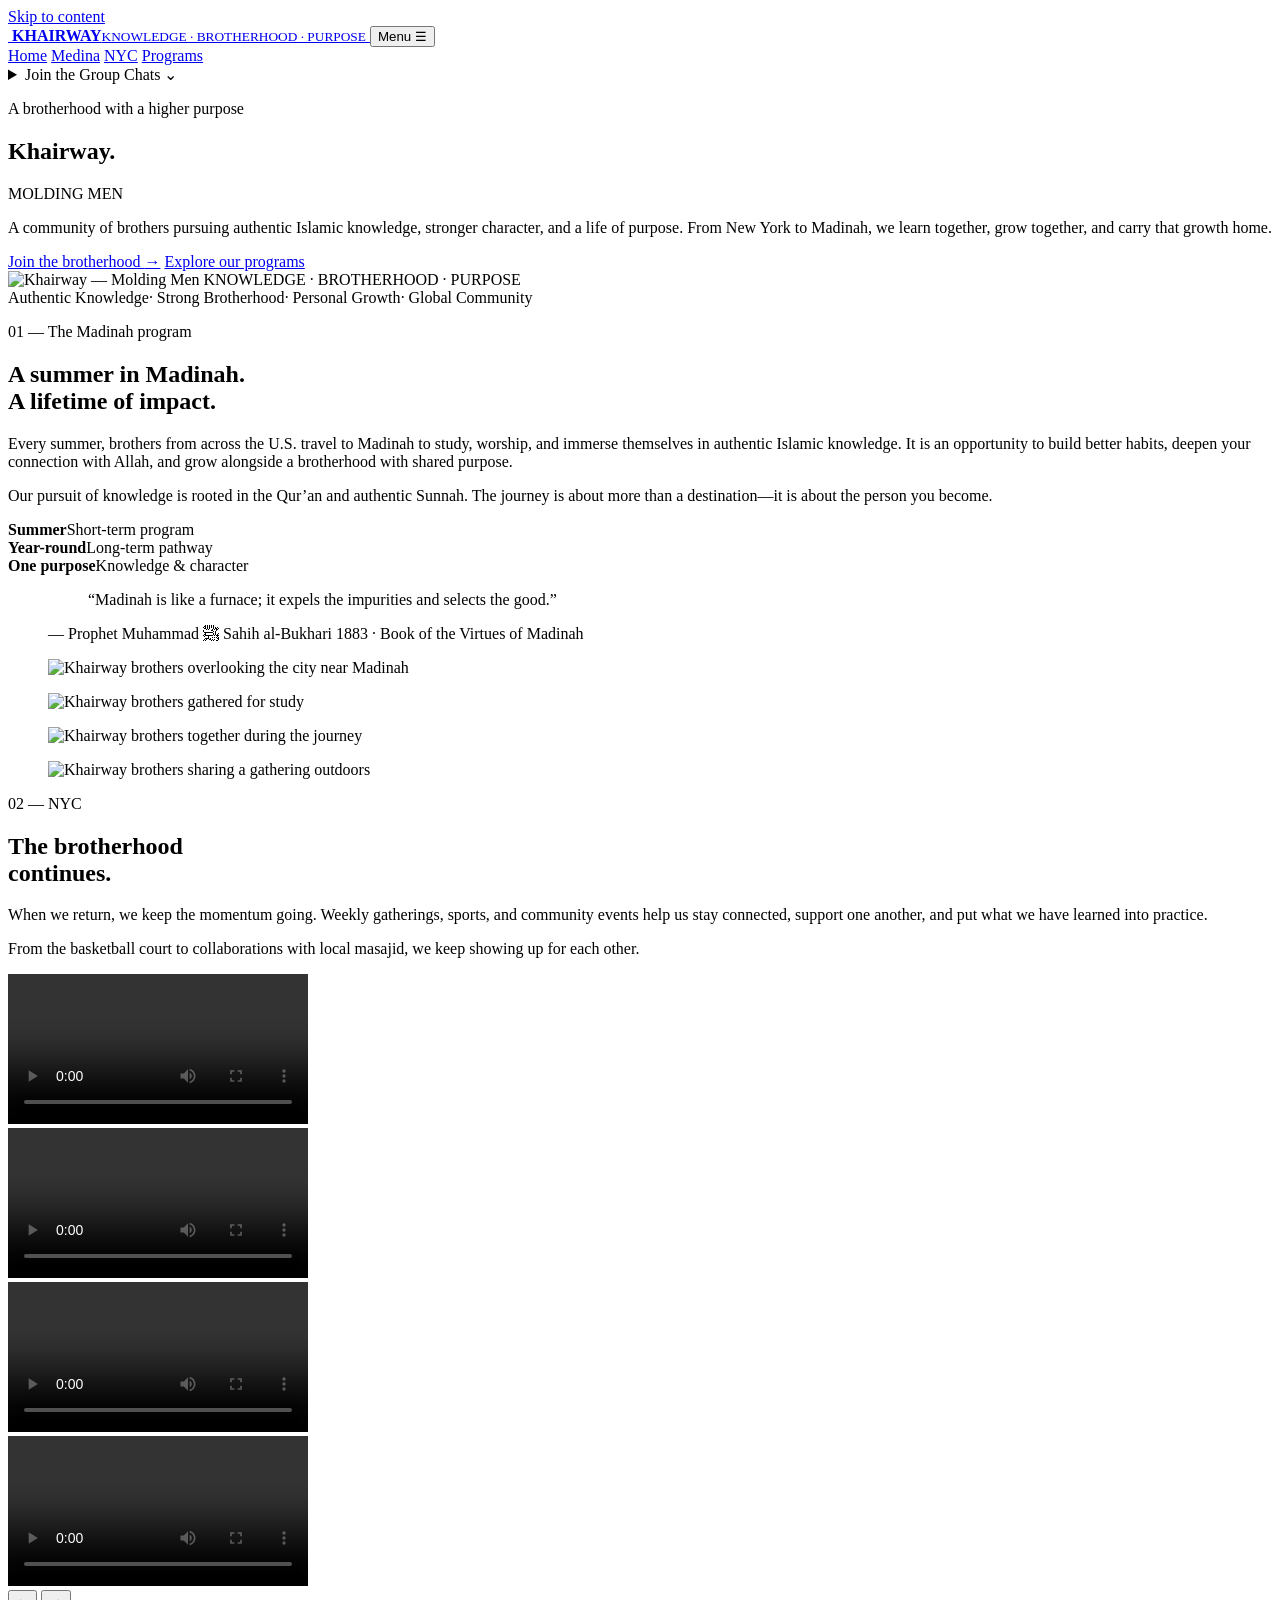
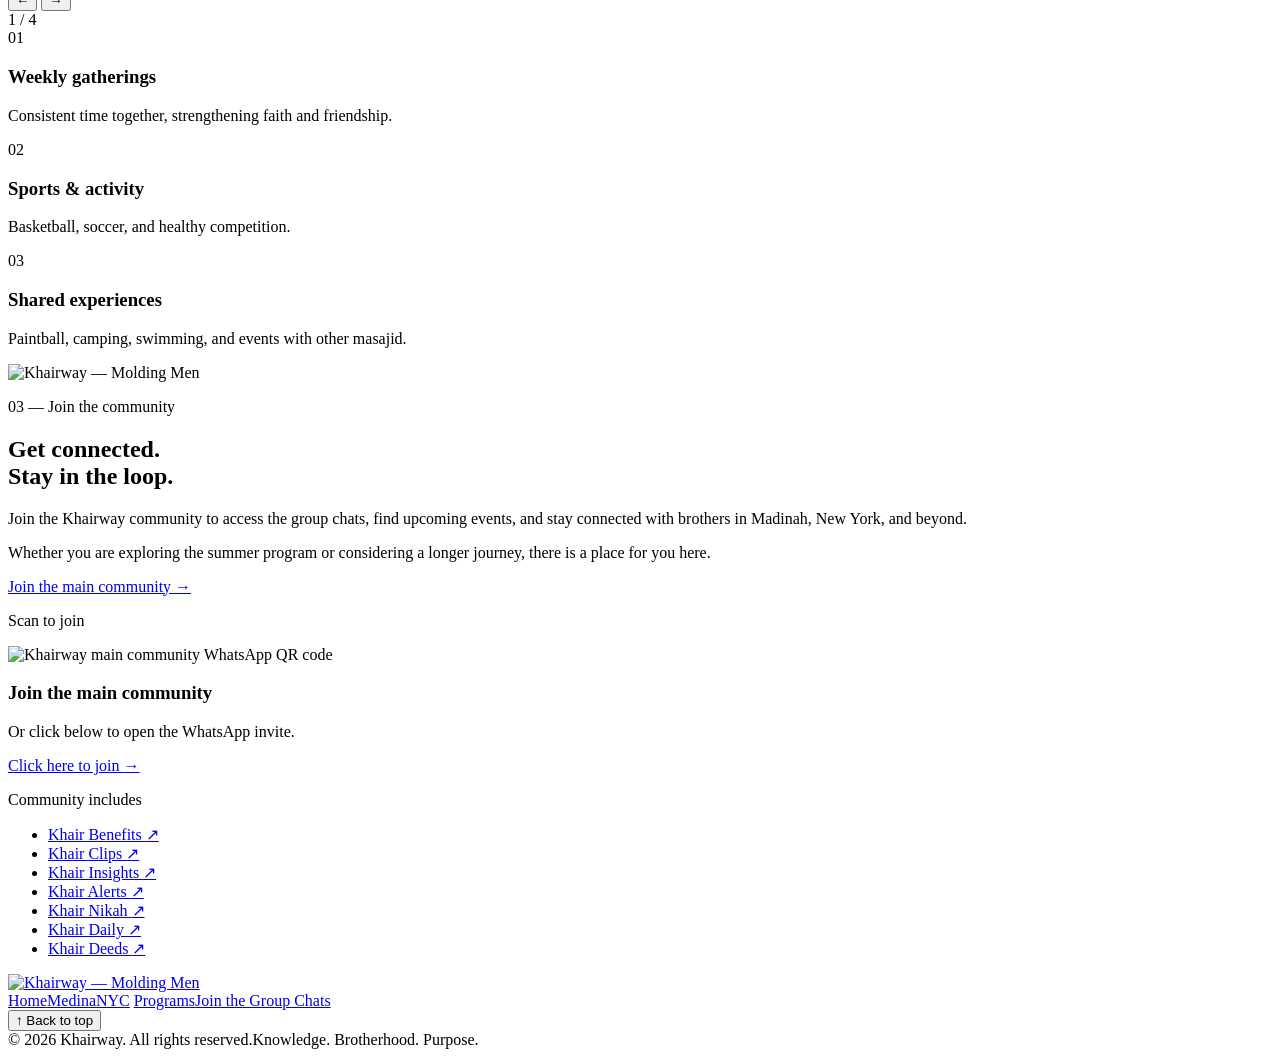
==== index.html @ 3908a85e "Add files via upload" ====
<!doctype html>
<html lang="en">
<head>
  <meta charset="utf-8">
  <meta name="viewport" content="width=device-width, initial-scale=1">
  <meta name="description" content="Khairway is a brotherhood pursuing authentic Islamic knowledge, stronger character, and purposeful growth through study in Madinah and community in New York City.">
  <meta name="theme-color" content="#171a17">
  <meta property="og:title" content="Khairway — Molding Men">
  <meta property="og:description" content="Knowledge. Brotherhood. Purpose. Explore Khairway's Madinah study program and NYC community.">
  <meta property="og:type" content="website">
  <title>Khairway — Molding Men | Knowledge, Brotherhood, Purpose</title>
  <link rel="canonical" href="https://khairway.com/">
  <link rel="stylesheet" href="styles.css">
  <script src="script.js" defer></script>
</head>
<body>
  <a class="skip-link" href="#main">Skip to content</a>
  <header class="site-header">
    <div class="container nav-wrap">
      <a class="brand brand-header" href="#main" aria-label="Khairway home">
        <img class="brand-logo" src="images/khairway-logo-light.png" alt="" aria-hidden="true">
        <span class="brand-copy"><strong>KHAIRWAY</strong><small>KNOWLEDGE · BROTHERHOOD · PURPOSE</small></span>
      </a>
      <button class="menu-toggle" type="button" aria-expanded="false" aria-controls="primary-nav">Menu <span aria-hidden="true">☰</span></button>
      <nav class="primary-nav" id="primary-nav" aria-label="Main navigation">
        <a href="#main">Home</a>
        <a href="#medina">Medina</a>
        <a href="#nyc">NYC</a>
        <a href="#programs">Programs</a>
        <details class="nav-dropdown">
          <summary>Join the Group Chats <span aria-hidden="true">⌄</span></summary>
          <div class="dropdown-panel">
            <a href="https://chat.whatsapp.com/Eo68PZ4l4v1HEXco6u2U0p?mode=wwt" target="_blank" rel="noopener noreferrer">Main Community <span>↗</span></a>
            <a href="https://www.whatsapp.com/channel/0029Vb6tWS2KLaHf7UXaNX1f" target="_blank" rel="noopener noreferrer">Khair Benefits <span>↗</span></a>
            <a href="https://chat.whatsapp.com/DuKVOLJy0NlB9dxHpvWHI6?s=sw&amp;p=i&amp;mlu=0" target="_blank" rel="noopener noreferrer">Khair Clips <span>↗</span></a>
            <a href="https://chat.whatsapp.com/DIcynuwBLIp3FBKQtrekQu?s=sw&amp;p=i&amp;mlu=0" target="_blank" rel="noopener noreferrer">Khair Insights <span>↗</span></a>
            <a href="https://chat.whatsapp.com/FpzMnmWVzdDAzeIJ8G1Ipd?s=qt&amp;p=i&amp;mlu=0&amp;ilr=4" target="_blank" rel="noopener noreferrer">Khair Alerts <span>↗</span></a>
            <a href="https://chat.whatsapp.com/GU599AT453l8Gs1sBvKuLP?s=sw&amp;p=i&amp;mlu=0" target="_blank" rel="noopener noreferrer">Khair Nikah <span>↗</span></a>
            <a href="https://chat.whatsapp.com/FGhLXF9lplVC5lfTucQEdU?s=sw&amp;p=i&amp;mlu=0" target="_blank" rel="noopener noreferrer">Khair Daily <span>↗</span></a>
            <a href="https://chat.whatsapp.com/KeFi4kn7iX44ZJ0N7IwIz2?s=sw&amp;p=i&amp;mlu=0" target="_blank" rel="noopener noreferrer">Khair Deeds <span>↗</span></a>
          </div>
        </details>
      </nav>
    </div>
  </header>

  <main id="main">
    <section class="hero container" aria-labelledby="hero-title">
      <div class="hero-copy">
        <p class="eyebrow">A brotherhood with a higher purpose</p>
        <h1 id="hero-title">Khairway<span class="gold">.</span></h1>
        <p class="tagline">MOLDING MEN</p>
        <p class="hero-description">A community of brothers pursuing authentic Islamic knowledge, stronger character, and a life of purpose. From New York to Madinah, we learn together, grow together, and carry that growth home.</p>
        <div class="button-row">
          <a class="button button-gold" href="#join-qr">Join the brotherhood <span aria-hidden="true">→</span></a>
          <a class="button button-outline" href="#programs">Explore our programs</a>
        </div>
      </div>
      <div class="hero-art" aria-label="Khairway Molding Men logo">
        <img class="hero-logo" src="images/khairway-logo-light.png" alt="Khairway — Molding Men">
        <span class="hero-art-caption">KNOWLEDGE · BROTHERHOOD · PURPOSE</span>
      </div>
    </section>

    <div class="pillars" aria-label="Our values">
      <div class="container pillars-inner">
        <span>Authentic Knowledge</span><i aria-hidden="true">·</i>
        <span>Strong Brotherhood</span><i aria-hidden="true">·</i>
        <span>Personal Growth</span><i aria-hidden="true">·</i>
        <span>Global Community</span>
      </div>
    </div>

    <section class="section container" id="medina" aria-labelledby="medina-title">
      <span class="section-anchor" id="programs" aria-hidden="true"></span>
      <div class="split-layout">
        <div class="section-copy">
          <p class="eyebrow">01 — The Madinah program</p>
          <h2 id="medina-title">A summer in Madinah.<br><span class="gold">A lifetime of impact.</span></h2>
          <p>Every summer, brothers from across the U.S. travel to Madinah to study, worship, and immerse themselves in authentic Islamic knowledge. It is an opportunity to build better habits, deepen your connection with Allah, and grow alongside a brotherhood with shared purpose.</p>
          <p>Our pursuit of knowledge is rooted in the Qur’an and authentic Sunnah. The journey is about more than a destination—it is about the person you become.</p>
          <div class="facts">
            <div class="fact"><strong>Summer</strong><span>Short-term program</span></div>
            <div class="fact"><strong>Year-round</strong><span>Long-term pathway</span></div>
            <div class="fact"><strong>One purpose</strong><span>Knowledge &amp; character</span></div>
          </div>
          <figure class="hadith">
            <blockquote>“Madinah is like a furnace; it expels the impurities and selects the good.”</blockquote>
            <figcaption>— Prophet Muhammad ﷺ <span>Sahih al-Bukhari 1883 · Book of the Virtues of Madinah</span></figcaption>
          </figure>
        </div>
        <div class="media-column">
          <div class="photo-grid medina-gallery">
            <figure class="photo-slot photo-tall has-media"><img src="images/medina-brotherhood-city.jpg" alt="Khairway brothers overlooking the city near Madinah" loading="lazy"></figure>
            <figure class="photo-slot has-media"><img src="images/medina-study-circle.jpg" alt="Khairway brothers gathered for study" loading="lazy"></figure>
            <figure class="photo-slot has-media"><img src="images/medina-umrah-group.jpg" alt="Khairway brothers together during the journey" loading="lazy"></figure>
            <figure class="photo-slot photo-wide has-media"><img src="images/medina-desert-gathering.jpg" alt="Khairway brothers sharing a gathering outdoors" loading="lazy"></figure>
          </div>
        </div>
      </div>
    </section>

    <section class="section section-dark" id="nyc" aria-labelledby="nyc-title">
      <div class="container">
        <div class="split-layout">
          <div class="section-copy">
            <p class="eyebrow">02 — NYC</p>
            <h2 id="nyc-title">The brotherhood<br><span class="gold">continues.</span></h2>
            <p>When we return, we keep the momentum going. Weekly gatherings, sports, and community events help us stay connected, support one another, and put what we have learned into practice.</p>
            <p>From the basketball court to collaborations with local masajid, we keep showing up for each other.</p>
          </div>
          <div class="media-column">
            <div class="video-carousel" data-video-carousel aria-label="NYC community clips">
              <div class="video-viewport">
                <div class="video-track" data-video-track>
                  <div class="video-slide"><video controls playsinline preload="metadata"><source src="videos/nyc-01.mp4" type="video/mp4">Your browser does not support video.</video></div>
                  <div class="video-slide"><video controls playsinline preload="metadata"><source src="videos/nyc-02.mp4" type="video/mp4">Your browser does not support video.</video></div>
                  <div class="video-slide"><video controls playsinline preload="metadata"><source src="videos/nyc-03.mp4" type="video/mp4">Your browser does not support video.</video></div>
                  <div class="video-slide"><video controls playsinline preload="metadata"><source src="videos/nyc-04.mp4" type="video/mp4">Your browser does not support video.</video></div>
                </div>
              </div>
              <button class="carousel-button carousel-prev" type="button" data-video-prev aria-label="Previous NYC video">←</button>
              <button class="carousel-button carousel-next" type="button" data-video-next aria-label="Next NYC video">→</button>
              <div class="carousel-status" aria-live="polite"><span data-video-current>1</span> / <span data-video-total>4</span></div>
            </div>
          </div>
        </div>
        <div class="event-grid">
          <article class="event-card"><span class="event-number">01</span><h3>Weekly gatherings</h3><p>Consistent time together, strengthening faith and friendship.</p></article>
          <article class="event-card"><span class="event-number">02</span><h3>Sports &amp; activity</h3><p>Basketball, soccer, and healthy competition.</p></article>
          <article class="event-card"><span class="event-number">03</span><h3>Shared experiences</h3><p>Paintball, camping, swimming, and events with other masajid.</p></article>
        </div>
      </div>
    </section>

    <section class="community-section" id="join" aria-labelledby="join-title">
      <div class="container join-layout">
        <div>
          <img class="community-logo" src="images/khairway-logo-dark.png" alt="Khairway — Molding Men">
          <p class="eyebrow">03 — Join the community</p>
          <h2 id="join-title">Get connected.<br><span class="gold">Stay in the loop.</span></h2>
          <p>Join the Khairway community to access the group chats, find upcoming events, and stay connected with brothers in Madinah, New York, and beyond.</p>
          <p>Whether you are exploring the summer program or considering a longer journey, there is a place for you here.</p>
          <a class="button button-gold" href="https://chat.whatsapp.com/Eo68PZ4l4v1HEXco6u2U0p?mode=wwt" target="_blank" rel="noopener noreferrer">Join the main community <span aria-hidden="true">→</span></a>
        </div>
        <div class="join-side">
          <div class="qr-card" id="join-qr">
            <p class="eyebrow">Scan to join</p>
            <img class="qr-image" src="images/khairway-qr.png" alt="Khairway main community WhatsApp QR code">
            <h3>Join the main community</h3>
            <p>Or click below to open the WhatsApp invite.</p>
            <a class="button button-gold" href="https://chat.whatsapp.com/Eo68PZ4l4v1HEXco6u2U0p?mode=wwt" target="_blank" rel="noopener noreferrer">Click here to join <span aria-hidden="true">→</span></a>
          </div>
          <div class="group-list">
            <p class="eyebrow">Community includes</p>
            <ul>
              <li><a href="https://www.whatsapp.com/channel/0029Vb6tWS2KLaHf7UXaNX1f" target="_blank" rel="noopener noreferrer">Khair Benefits <span>↗</span></a></li>
              <li><a href="https://chat.whatsapp.com/DuKVOLJy0NlB9dxHpvWHI6?s=sw&amp;p=i&amp;mlu=0" target="_blank" rel="noopener noreferrer">Khair Clips <span>↗</span></a></li>
              <li><a href="https://chat.whatsapp.com/DIcynuwBLIp3FBKQtrekQu?s=sw&amp;p=i&amp;mlu=0" target="_blank" rel="noopener noreferrer">Khair Insights <span>↗</span></a></li>
              <li><a href="https://chat.whatsapp.com/FpzMnmWVzdDAzeIJ8G1Ipd?s=qt&amp;p=i&amp;mlu=0&amp;ilr=4" target="_blank" rel="noopener noreferrer">Khair Alerts <span>↗</span></a></li>
              <li><a href="https://chat.whatsapp.com/GU599AT453l8Gs1sBvKuLP?s=sw&amp;p=i&amp;mlu=0" target="_blank" rel="noopener noreferrer">Khair Nikah <span>↗</span></a></li>
              <li><a href="https://chat.whatsapp.com/FGhLXF9lplVC5lfTucQEdU?s=sw&amp;p=i&amp;mlu=0" target="_blank" rel="noopener noreferrer">Khair Daily <span>↗</span></a></li>
              <li><a href="https://chat.whatsapp.com/KeFi4kn7iX44ZJ0N7IwIz2?s=sw&amp;p=i&amp;mlu=0" target="_blank" rel="noopener noreferrer">Khair Deeds <span>↗</span></a></li>
            </ul>
          </div>
        </div>
      </div>
    </section>
  </main>

  <footer class="site-footer">
    <div class="container footer-top">
      <a class="brand brand-footer" href="#main" aria-label="Khairway home">
        <img class="footer-logo" src="images/khairway-logo-light.png" alt="Khairway — Molding Men">
      </a>
      <nav class="footer-nav" aria-label="Footer navigation">
        <a href="#main">Home</a><a href="#medina">Medina</a><a href="#nyc">NYC</a>
        <a href="#programs">Programs</a><a href="#join">Join the Group Chats</a>
      </nav>
      <button class="back-to-top" type="button" data-back-to-top>↑ Back to top</button>
    </div>
    <div class="container footer-bottom"><span>© <span data-year>2026</span> Khairway. All rights reserved.</span><span>Knowledge. Brotherhood. Purpose.</span></div>
  </footer>
</body>
</html>
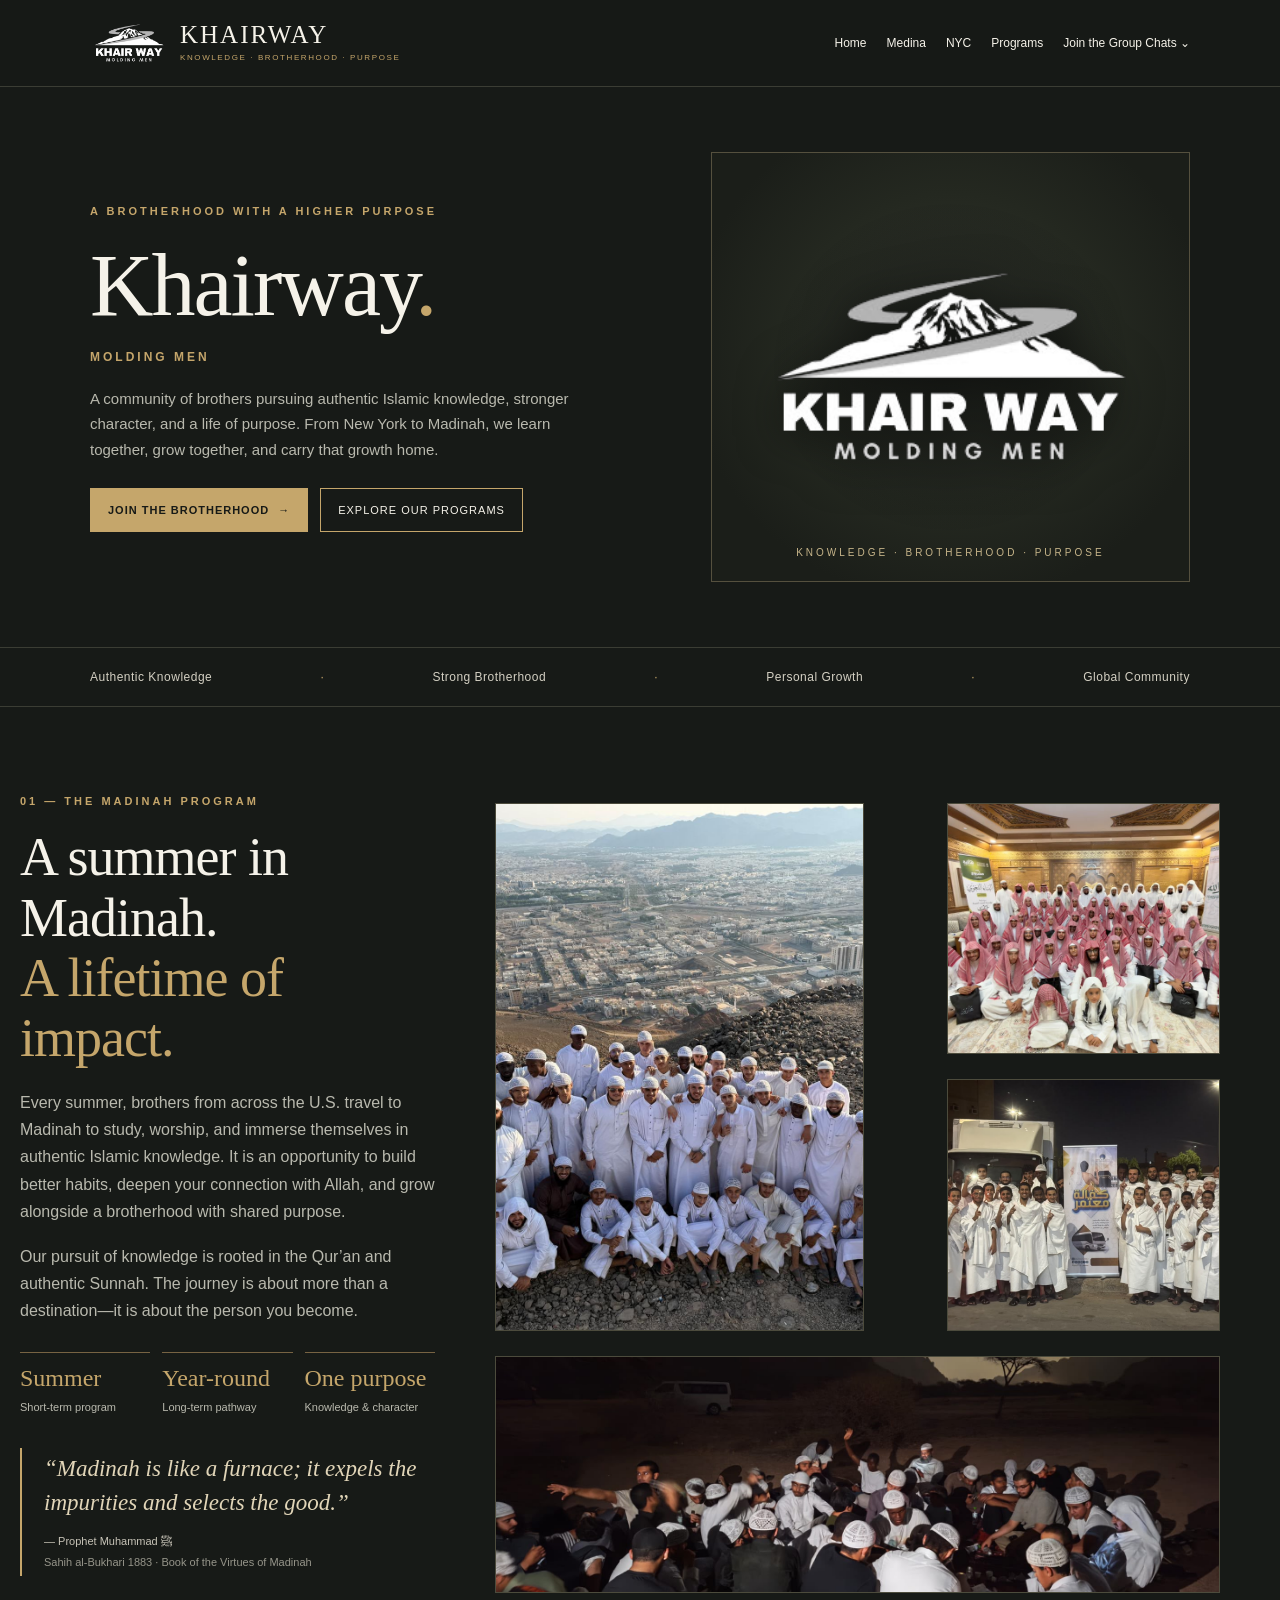
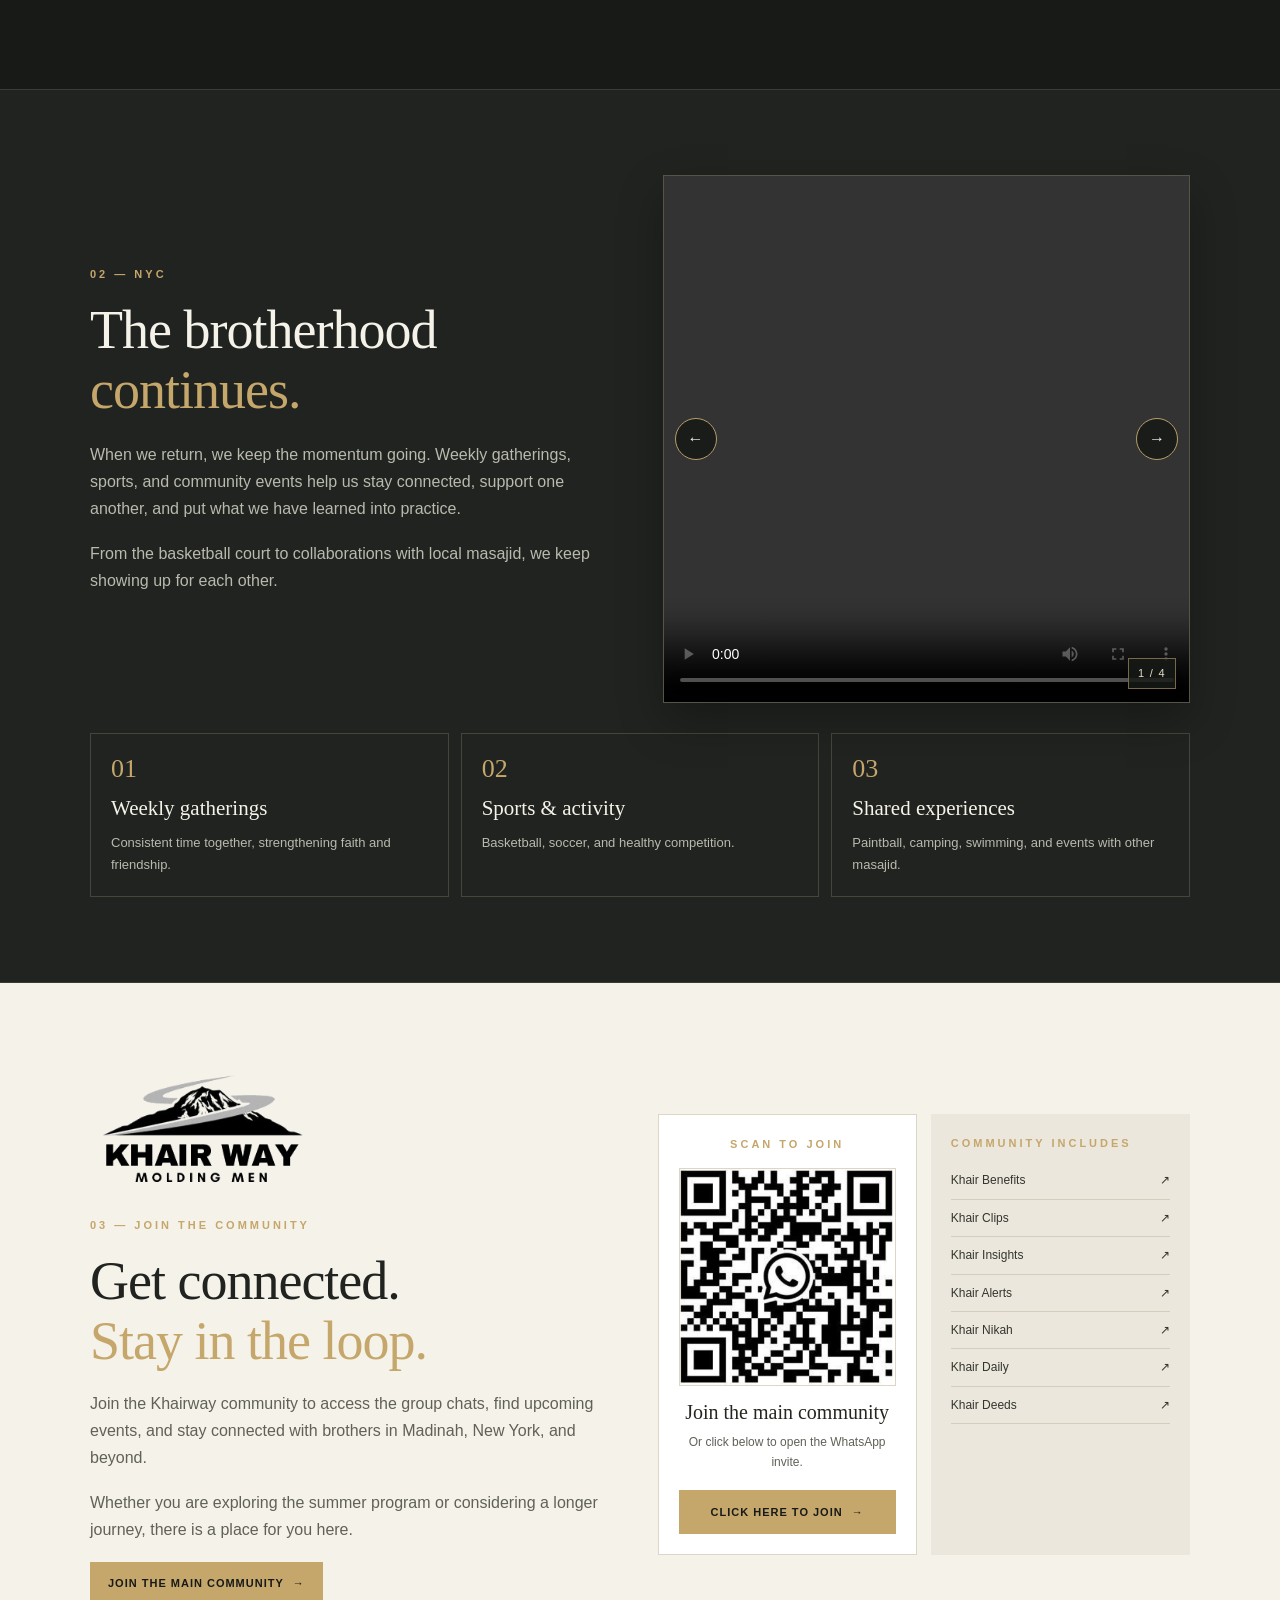
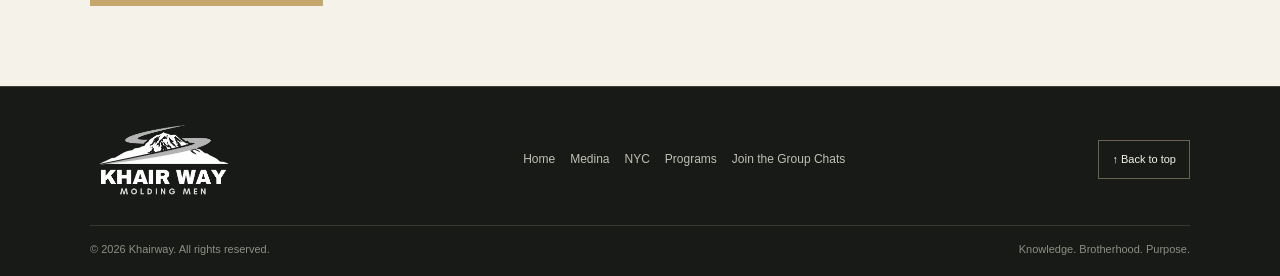
==== commit 33eca930: "update: image path, script + css location for main index page the paths in each of the pages were up" ====
--- a/index.html
+++ b/index.html
@@ -10,8 +10,8 @@
   <meta property="og:type" content="website">
   <title>Khairway — Molding Men | Knowledge, Brotherhood, Purpose</title>
   <link rel="canonical" href="https://khairway.com/">
-  <link rel="stylesheet" href="styles.css">
-  <script src="script.js" defer></script>
+  <link rel="stylesheet" href="/assets/css/styles.css">
+  <script src="/assets/js/script.js" defer></script>
 </head>
 <body>
   <a class="skip-link" href="#main">Skip to content</a>
--- a/assets/css/styles.css
+++ b/assets/css/styles.css
@@ -0,0 +1,346 @@
+/* Khairway — shared site styles */
+:root {
+  color-scheme: dark;
+  --bg: #171a17;
+  --panel: #222720;
+  --panel-2: #292d25;
+  --gold: #c5a66b;
+  --gold-light: #e1c78f;
+  --cream: #f5f2e9;
+  --muted: #b9b9ae;
+  --line: #414238;
+  --serif: Georgia, "Times New Roman", serif;
+  --sans: Arial, Helvetica, sans-serif;
+}
+* { box-sizing: border-box; }
+html { scroll-behavior: smooth; scroll-padding-top: 90px; }
+body { margin: 0; background: var(--bg); color: var(--cream); font-family: var(--sans); line-height: 1.7; }
+a { color: inherit; text-decoration: none; }
+a:hover { color: var(--gold-light); }
+button, input { font: inherit; }
+img, video { max-width: 100%; }
+.container { width: min(1100px, calc(100% - 40px)); margin-inline: auto; }
+.skip-link { position: absolute; left: 12px; top: -60px; z-index: 100; background: var(--gold); color: var(--bg); padding: 8px 12px; }
+.skip-link:focus { top: 12px; }
+:focus-visible { outline: 2px solid var(--gold-light); outline-offset: 4px; }
+.gold { color: var(--gold); }
+h1, h2, h3 { margin: 0; font-family: var(--serif); font-weight: 400; line-height: 1.12; }
+h1 { font-size: clamp(48px, 8vw, 88px); letter-spacing: -2px; }
+h2 { font-size: clamp(34px, 5vw, 54px); letter-spacing: -1px; }
+h3 { font-size: 24px; }
+p { color: var(--muted); margin: 18px 0; }
+.eyebrow { color: var(--gold); font-size: 11px; font-weight: 700; letter-spacing: 3px; text-transform: uppercase; margin: 0 0 16px; }
+.button-row { display: flex; flex-wrap: wrap; gap: 12px; margin-top: 26px; }
+.button { display: inline-flex; align-items: center; justify-content: center; gap: 9px; min-height: 44px; border: 1px solid var(--gold); padding: 11px 17px; font-size: 11px; letter-spacing: 1px; text-transform: uppercase; transition: background .2s, color .2s; }
+.button-gold { background: var(--gold); color: var(--bg); font-weight: 700; }
+.button-gold:hover { background: var(--gold-light); color: var(--bg); }
+.button-outline { background: transparent; color: var(--cream); }
+.button-outline:hover { background: var(--gold); color: var(--bg); }
+.site-header { position: sticky; top: 0; z-index: 20; background: rgba(23, 26, 23, .97); border-bottom: 1px solid #3b3d34; backdrop-filter: blur(10px); }
+.nav-wrap { min-height: 75px; display: flex; align-items: center; justify-content: space-between; gap: 18px; }
+.brand { display: inline-block; flex-shrink: 0; font: 25px/1.1 var(--serif); letter-spacing: 2px; }
+.brand span { display: block; margin-top: 7px; color: var(--gold); font: 9px/1.3 var(--sans); letter-spacing: 2px; }
+.primary-nav { display: flex; align-items: center; gap: 20px; font-size: 12px; }
+.primary-nav > a, .nav-dropdown > summary { padding-block: 10px; }
+.nav-dropdown { position: relative; }
+.nav-dropdown summary { cursor: pointer; list-style: none; }
+.nav-dropdown summary::-webkit-details-marker { display: none; }
+.dropdown-panel { position: absolute; top: calc(100% + 7px); right: 0; width: 235px; padding: 8px; background: #242720; border: 1px solid #55503e; box-shadow: 0 12px 28px #0005; }
+.dropdown-panel a { display: flex; justify-content: space-between; gap: 10px; padding: 9px 11px; border-bottom: 1px solid #3b3d34; font-size: 13px; }
+.dropdown-panel a:last-child { border-bottom: 0; }
+.dropdown-panel a:hover { background: #30332b; color: var(--gold-light); }
+.menu-toggle { display: none; border: 1px solid #666; background: transparent; color: var(--cream); padding: 7px 11px; }
+.hero { min-height: 520px; display: grid; grid-template-columns: 1.1fr .9fr; align-items: center; gap: 35px; padding-block: 65px; }
+.hero-description { max-width: 520px; font-size: 15px; }
+.tagline { color: var(--gold); font-size: 12px; font-weight: 700; letter-spacing: 3px; margin: 12px 0; }
+.hero-art { min-height: 380px; position: relative; display: grid; place-items: center; overflow: hidden; border: 1px solid #55503e; background: radial-gradient(ellipse at 50% 45%, #34372d, #1b1e19 70%); }
+.hero-art::before, .hero-art::after { content: ""; position: absolute; width: 300px; height: 300px; border: 1px solid #a58a55; border-radius: 50%; opacity: .45; }
+.hero-art::after { width: 220px; height: 220px; }
+.hero-monogram { z-index: 1; color: var(--gold); font: 130px var(--serif); }
+.hero-art-caption { position: absolute; bottom: 20px; color: #c7b58a; font-size: 10px; letter-spacing: 3px; text-align: center; }
+.pillars { border-block: 1px solid #3b3d34; padding: 19px 0; }
+.pillars-inner { display: flex; justify-content: space-between; align-items: center; gap: 12px; color: #d4d0c3; font-size: 12px; letter-spacing: .5px; }
+.pillars i { color: var(--gold); font-style: normal; }
+.section { padding-block: 85px; }
+.split-layout { display: grid; grid-template-columns: 1fr 1fr; align-items: center; gap: 45px; }
+.section-copy h2 { margin: 0 0 20px; }
+.section-copy > p:not(.eyebrow) { max-width: 590px; }
+.facts { display: grid; grid-template-columns: repeat(3, 1fr); gap: 12px; margin: 28px 0; }
+.fact { border-top: 1px solid #776343; padding-top: 12px; }
+.fact strong { display: block; color: var(--gold); font: 24px var(--serif); }
+.fact span { color: var(--muted); font-size: 11px; }
+.hadith { margin: 28px 0; padding: 4px 0 4px 22px; border-left: 2px solid var(--gold); }
+.hadith blockquote { margin: 0; color: #e1d5b8; font: italic 23px/1.5 var(--serif); }
+.hadith figcaption { margin-top: 11px; color: #c7c3b7; font-size: 11px; }
+.hadith figcaption span { display: block; color: #96958a; margin-top: 3px; }
+.long-card { display: flex; align-items: center; justify-content: space-between; gap: 18px; margin-top: 25px; padding: 20px; border: 1px solid #5a503c; background: #20231d; }
+.long-card .eyebrow { margin-bottom: 8px; }
+.long-card h3 { font-size: 23px; }
+.long-card p { margin: 7px 0 0; font-size: 13px; }
+.media-column { min-width: 0; }
+.photo-grid { display: grid; grid-template-columns: 1fr 1fr; gap: 10px; }
+.photo-slot { position: relative; display: grid; place-items: center; min-height: 175px; overflow: hidden; border: 1px solid #4c4b3c; background: #292c25; padding: 14px; text-align: center; color: #c0b18c; font-size: 11px; letter-spacing: 1px; }
+.photo-slot.photo-tall { grid-row: span 2; min-height: 360px; }
+.photo-slot img, .photo-slot video { position: absolute; inset: 0; width: 100%; height: 100%; object-fit: cover; }
+.photo-slot span { position: relative; z-index: 1; padding: 7px 10px; background: #171a17c9; }
+.photo-slot span small { color: #aaa99f; font-size: 10px; }
+.photo-slot.has-media span { display: none; }
+.upload-control { display: inline-block; margin-top: 12px; color: var(--gold); font-size: 12px; text-decoration: underline; cursor: pointer; }
+.upload-control input { display: block; width: 100%; max-width: 100%; margin-top: 8px; color: var(--muted); font-size: 12px; }
+.small-note { color: #8e8e82; font-size: 11px; }
+code { color: #e0d2ae; }
+.section-dark { background: #20231f; border-block: 1px solid #3b3d34; }
+.event-grid { display: grid; grid-template-columns: repeat(3, 1fr); gap: 12px; margin-top: 30px; }
+.event-card { min-height: 150px; padding: 20px; border: 1px solid #44463b; }
+.event-number { color: var(--gold); font: 26px var(--serif); }
+.event-card h3 { margin: 12px 0; font-size: 21px; }
+.event-card p { margin: 0; font-size: 13px; }
+.community-section { padding-block: 80px; background: var(--cream); color: #20231f; }
+.community-section h2 { color: #20231f; }
+.community-section p:not(.eyebrow) { color: #606157; }
+.join-layout { display: grid; grid-template-columns: 1fr 1fr; align-items: center; gap: 35px; }
+.join-side { display: grid; grid-template-columns: minmax(0, 1fr) minmax(0, 1fr); gap: 14px; align-items: stretch; }
+.qr-card { padding: 20px; border: 1px solid #ded6c5; background: #fff; color: #242720; text-align: center; }
+.qr-card .eyebrow { margin-bottom: 5px; }
+.qr-card h3 { font-size: 20px; }
+.qr-card p:not(.eyebrow) { margin: 8px 0; font-size: 12px; }
+.qr-card .button { margin-top: 10px; width: 100%; }
+.qr-image { display: block; width: min(100%, 240px); height: auto; margin: 15px auto; border: 1px solid #ded6c5; background: #fff; }
+.group-list { padding: 20px; background: #ebe7dc; }
+.group-list .eyebrow { margin-bottom: 10px; }
+.group-list ul { list-style: none; margin: 0; padding: 0; }
+.group-list li { border-bottom: 1px solid #d4cebf; }
+.group-list li a { display: flex; justify-content: space-between; padding: 8px 0; color: #33362e; font-size: 12px; }
+.group-list li a:hover { color: #8d6b2e; }
+.text-link { display: inline-block; margin-top: 15px; color: #5b4a2d; font-size: 12px; text-decoration: underline; }
+.long-section { background: linear-gradient(120deg, #20231e, #171a17); }
+.long-preview { display: grid; grid-template-columns: 1fr 1fr; gap: 40px; align-items: center; }
+.hadith-large { margin: 0; }
+.hadith-large blockquote { font-size: 22px; }
+.hadith-large hr { border: 0; border-top: 1px solid #49483c; margin: 25px 0; }
+.site-footer { border-top: 1px solid #414238; padding: 30px 0 18px; }
+.footer-top { display: flex; align-items: center; justify-content: space-between; gap: 20px; flex-wrap: wrap; }
+.footer-nav { display: flex; flex-wrap: wrap; gap: 15px; color: #c1bfb3; font-size: 12px; }
+.back-to-top { padding: 9px 13px; border: 1px solid #68634f; background: transparent; color: var(--cream); font-size: 11px; }
+.footer-bottom { display: flex; justify-content: space-between; gap: 15px; margin-top: 22px; padding-top: 14px; border-top: 1px solid #383a32; color: #8e8e82; font-size: 11px; }
+.long-hero { display: grid; grid-template-columns: 1.1fr .9fr; align-items: center; gap: 35px; padding-block: 70px; }
+.long-hero-copy > p:not(.eyebrow):not(.tagline) { max-width: 550px; }
+.long-hero-art { min-height: 340px; }
+.section-heading { max-width: 650px; margin-bottom: 35px; }
+.hadith-list { display: grid; grid-template-columns: repeat(3, 1fr); gap: 24px; }
+.hadith-list .hadith { margin: 0; }
+.hadith-list blockquote { font-size: 20px; }
+.long-photo-placeholder { display: grid; place-items: center; min-height: 330px; padding: 20px; border: 1px solid #4c4b3c; background: #292c25; color: #c0b18c; text-align: center; font-size: 12px; letter-spacing: 1px; }
+.long-photo-placeholder small { color: #aaa99f; font-size: 10px; }
+.long-note { padding: 25px; border: 1px solid #4b4b3c; }
+.long-note h3 { margin-bottom: 15px; }
+.check-list { margin: 0; padding-left: 20px; color: var(--muted); }
+.check-list li { padding: 6px 0; }
+
+@media (max-width: 850px) {
+  .primary-nav { gap: 12px; }
+  .join-side { grid-template-columns: 1fr; }
+  .pillars-inner { flex-wrap: wrap; justify-content: center; }
+}
+@media (max-width: 760px) {
+  .container { width: calc(100% - 30px); }
+  .nav-wrap { min-height: 66px; flex-wrap: wrap; }
+  .menu-toggle { display: block; }
+  .primary-nav { display: none; width: 100%; flex-direction: column; align-items: stretch; gap: 0; padding-bottom: 12px; }
+  .primary-nav.is-open { display: flex; }
+  .primary-nav > a, .nav-dropdown > summary { padding: 11px 3px; border-bottom: 1px solid #393a32; }
+  .dropdown-panel { position: static; width: 100%; margin-top: 8px; box-shadow: none; }
+  .hero, .long-hero { grid-template-columns: 1fr; padding-block: 48px; gap: 25px; }
+  .hero-art { min-height: 260px; }
+  .section { padding-block: 65px; }
+  .split-layout, .join-layout, .long-preview { grid-template-columns: 1fr; gap: 28px; }
+  .photo-slot.photo-tall { min-height: 260px; }
+  .event-grid { grid-template-columns: 1fr 1fr; }
+  .long-card { align-items: flex-start; flex-direction: column; }
+  .hadith-list { grid-template-columns: 1fr; gap: 20px; }
+  .community-section { padding-block: 60px; }
+  .footer-bottom { flex-direction: column; }
+}
+@media (max-width: 430px) {
+  .event-grid { grid-template-columns: 1fr; }
+  .photo-grid { gap: 7px; }
+  .photo-slot { min-height: 145px; padding: 8px; font-size: 10px; }
+  .photo-slot.photo-tall { min-height: 230px; }
+  .facts { grid-template-columns: 1fr 1fr; }
+  .hadith blockquote { font-size: 20px; }
+  .footer-nav { gap: 10px 14px; }
+}
+@media (prefers-reduced-motion: reduce) {
+  html { scroll-behavior: auto; }
+  *, *::before, *::after { transition-duration: .01ms !important; animation-duration: .01ms !important; }
+}
+
+/* 2026-09 Khairway content refresh */
+.brand { display: inline-flex; align-items: center; gap: 10px; }
+.brand-logo { width: 58px; height: 44px; object-fit: contain; flex: 0 0 auto; }
+.brand-copy { display: block; }
+.brand-copy strong { display: block; font: 25px/1.05 var(--serif); letter-spacing: 2px; font-weight: 400; }
+.brand-copy small { display: block; margin-top: 5px; color: var(--gold); font: 8px/1.3 var(--sans); letter-spacing: 1.6px; white-space: nowrap; }
+.hero-art { padding: 45px; }
+.hero-logo { position: relative; z-index: 1; width: min(86%, 380px); height: auto; object-fit: contain; }
+.hero-art::before, .hero-art::after { opacity: .23; }
+.medina-gallery .photo-wide { grid-column: 1 / -1; min-height: 190px; }
+.brand-footer { min-width: 170px; }
+.footer-logo { display: block; width: 180px; height: 86px; object-fit: contain; object-position: left center; }
+
+@media (max-width: 900px) {
+  .brand-copy small { display: none; }
+  .brand-logo { width: 52px; }
+}
+@media (max-width: 760px) {
+  .brand-copy strong { font-size: 21px; }
+  .hero-art { padding: 30px; }
+}
+@media (max-width: 430px) {
+  .brand-logo { width: 44px; height: 38px; }
+  .brand-copy strong { font-size: 19px; }
+  .medina-gallery .photo-wide { min-height: 160px; }
+}
+.brand .brand-copy { margin: 0; color: inherit; font: inherit; letter-spacing: normal; }
+.community-logo { display: block; width: 170px; height: auto; margin: 0 0 18px; }
+
+/* 2026-09-13 refinement pass */
+html { scroll-padding-top: 104px; }
+.section-anchor { display: block; position: relative; top: -2px; scroll-margin-top: 104px; }
+#join-qr { scroll-margin-top: 118px; }
+
+/* Larger, more readable Khairway marks */
+.nav-wrap { min-height: 86px; }
+.brand-header { gap: 12px; }
+.brand-logo { width: 78px; height: 58px; }
+.hero-art { min-height: 430px; padding: 34px; background-image: url("images/sports-pattern.svg"), radial-gradient(ellipse at 50% 45%, #34372d, #1b1e19 70%); background-size: cover, auto; background-position: center, center; background-repeat: no-repeat; }
+.hero-art::before, .hero-art::after { display: none; }
+.hero-logo { width: min(94%, 470px); }
+.hero-art-caption { z-index: 2; }
+.community-logo { width: 225px; margin-bottom: 20px; }
+
+/* Let the Madinah imagery feel fuller while keeping copy on the left. */
+#medina .split-layout { grid-template-columns: minmax(0, .86fr) minmax(0, 1.14fr); gap: 30px; }
+.medina-gallery { grid-template-columns: 1.12fr .88fr; gap: 7px; }
+.medina-gallery .photo-slot { min-height: 245px; padding: 0; }
+.medina-gallery .photo-tall { min-height: 500px; }
+.medina-gallery .photo-wide { min-height: 255px; }
+.medina-gallery img { object-position: center; }
+
+/* Single-video NYC carousel. */
+.video-carousel { position: relative; width: min(100%, 560px); margin-inline: auto; }
+.video-viewport { overflow: hidden; border: 1px solid #555446; background: #111; box-shadow: 0 18px 42px #0004; }
+.video-track { display: flex; width: 100%; transition: transform .48s ease; }
+.video-slide { flex: 0 0 100%; min-width: 100%; aspect-ratio: 1 / 1; background: #111; }
+.video-slide video { display: block; width: 100%; height: 100%; object-fit: cover; background: #111; }
+.carousel-button { position: absolute; top: 50%; z-index: 4; width: 42px; height: 42px; display: grid; place-items: center; transform: translateY(-50%); border: 1px solid #b89d68; border-radius: 50%; background: rgba(23,26,23,.88); color: var(--cream); cursor: pointer; transition: background .2s, color .2s, transform .2s; }
+.carousel-button:hover { background: var(--gold); color: var(--bg); transform: translateY(-50%) scale(1.05); }
+.carousel-prev { left: 12px; }
+.carousel-next { right: 12px; }
+.carousel-status { position: absolute; right: 14px; bottom: 14px; z-index: 4; padding: 5px 9px; border: 1px solid #766849; background: rgba(23,26,23,.82); color: #e5dcc8; font-size: 11px; letter-spacing: 1.3px; }
+
+@media (max-width: 900px) {
+  .brand-logo { width: 68px; height: 52px; }
+  #medina .split-layout { grid-template-columns: minmax(0, .9fr) minmax(0, 1.1fr); gap: 24px; }
+  .medina-gallery .photo-slot { min-height: 210px; }
+  .medina-gallery .photo-tall { min-height: 427px; }
+  .medina-gallery .photo-wide { min-height: 220px; }
+}
+@media (max-width: 760px) {
+  html { scroll-padding-top: 80px; }
+  .nav-wrap { min-height: 72px; }
+  .brand-logo { width: 60px; height: 46px; }
+  .hero-art { min-height: 320px; padding: 24px; }
+  .hero-logo { width: min(92%, 410px); }
+  #medina .split-layout { grid-template-columns: 1fr; }
+  .medina-gallery .photo-slot { min-height: 190px; }
+  .medina-gallery .photo-tall { min-height: 387px; }
+  .medina-gallery .photo-wide { min-height: 215px; }
+  .community-logo { width: 205px; }
+  #join-qr { scroll-margin-top: 88px; }
+}
+@media (max-width: 430px) {
+  .brand-logo { width: 52px; height: 42px; }
+  .hero-art { min-height: 285px; }
+  .medina-gallery { gap: 5px; }
+  .medina-gallery .photo-slot { min-height: 150px; }
+  .medina-gallery .photo-tall { min-height: 305px; }
+  .medina-gallery .photo-wide { min-height: 175px; }
+  .carousel-button { width: 38px; height: 38px; }
+}
+
+/* 2026-09-13 hero/gallery polish pass */
+/* Keep the sports motif clean and extremely faint while making the Khairway mark the focal point. */
+.hero-art {
+  isolation: isolate;
+  background-image: url("images/sports-pattern.svg"), radial-gradient(ellipse at 50% 46%, #35382f 0%, #242820 48%, #1b1e19 78%);
+  background-size: 100% 100%, auto;
+  background-position: center, center;
+  background-repeat: no-repeat;
+}
+.hero-art::before {
+  content: "";
+  display: block;
+  position: absolute;
+  inset: 12% 13%;
+  z-index: 0;
+  border: 0;
+  border-radius: 50%;
+  width: auto;
+  height: auto;
+  opacity: 1;
+  background: radial-gradient(ellipse at center, rgba(23,26,23,.72) 0%, rgba(23,26,23,.38) 48%, rgba(23,26,23,0) 76%);
+  pointer-events: none;
+}
+.hero-art::after { display: none; }
+.hero-logo {
+  z-index: 2;
+  width: min(96%, 500px);
+  filter: drop-shadow(0 7px 22px rgba(0,0,0,.58));
+}
+.hero-art-caption { z-index: 3; }
+
+/* Give the Madinah media substantially more horizontal room and remove dead space. */
+#medina.container { width: min(1380px, calc(100% - 40px)); }
+#medina .split-layout {
+  grid-template-columns: minmax(360px, .68fr) minmax(0, 1.32fr);
+  gap: 20px;
+  align-items: stretch;
+}
+#medina .media-column { min-width: 0; align-self: stretch; display: flex; }
+.medina-gallery {
+  width: 100%;
+  flex: 1 1 auto;
+  grid-template-columns: 1.12fr .88fr;
+  grid-template-rows: minmax(250px, 1fr) minmax(250px, 1fr) minmax(255px, .95fr);
+  gap: 3px;
+}
+.medina-gallery .photo-slot,
+.medina-gallery .photo-tall,
+.medina-gallery .photo-wide {
+  min-height: 0;
+}
+.medina-gallery .photo-tall { grid-row: 1 / span 2; }
+.medina-gallery .photo-wide { grid-column: 1 / -1; grid-row: 3; }
+.medina-gallery img { width: 100%; height: 100%; object-fit: cover; object-position: center; }
+
+@media (max-width: 1100px) {
+  #medina.container { width: min(1180px, calc(100% - 36px)); }
+  #medina .split-layout { grid-template-columns: minmax(330px, .8fr) minmax(0, 1.2fr); gap: 16px; }
+  .medina-gallery { grid-template-rows: minmax(215px, 1fr) minmax(215px, 1fr) minmax(220px, .92fr); }
+}
+
+@media (max-width: 760px) {
+  #medina.container { width: calc(100% - 30px); }
+  #medina .split-layout { grid-template-columns: 1fr; gap: 28px; }
+  #medina .media-column { display: block; }
+  .medina-gallery {
+    grid-template-columns: 1.12fr .88fr;
+    grid-template-rows: 190px 190px 215px;
+    gap: 3px;
+  }
+}
+
+@media (max-width: 430px) {
+  .medina-gallery { grid-template-rows: 150px 150px 175px; gap: 2px; }
+}
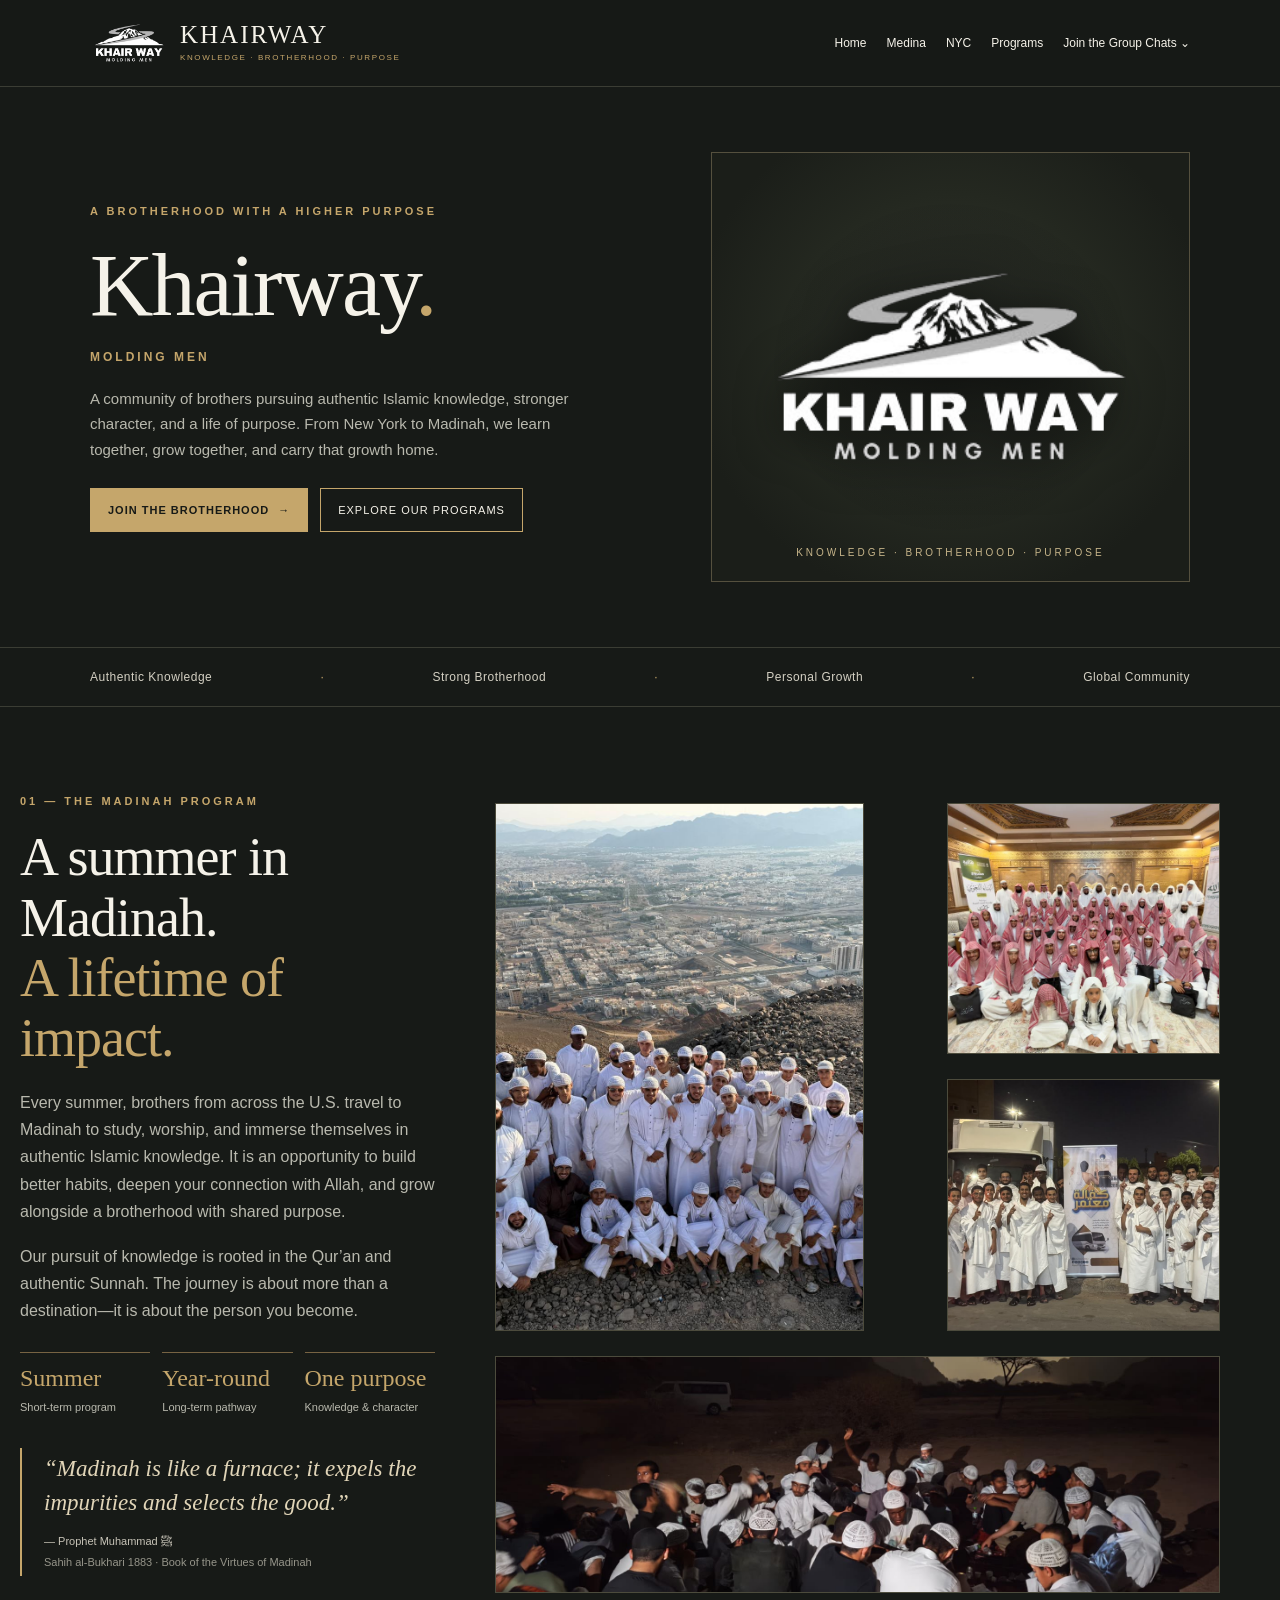
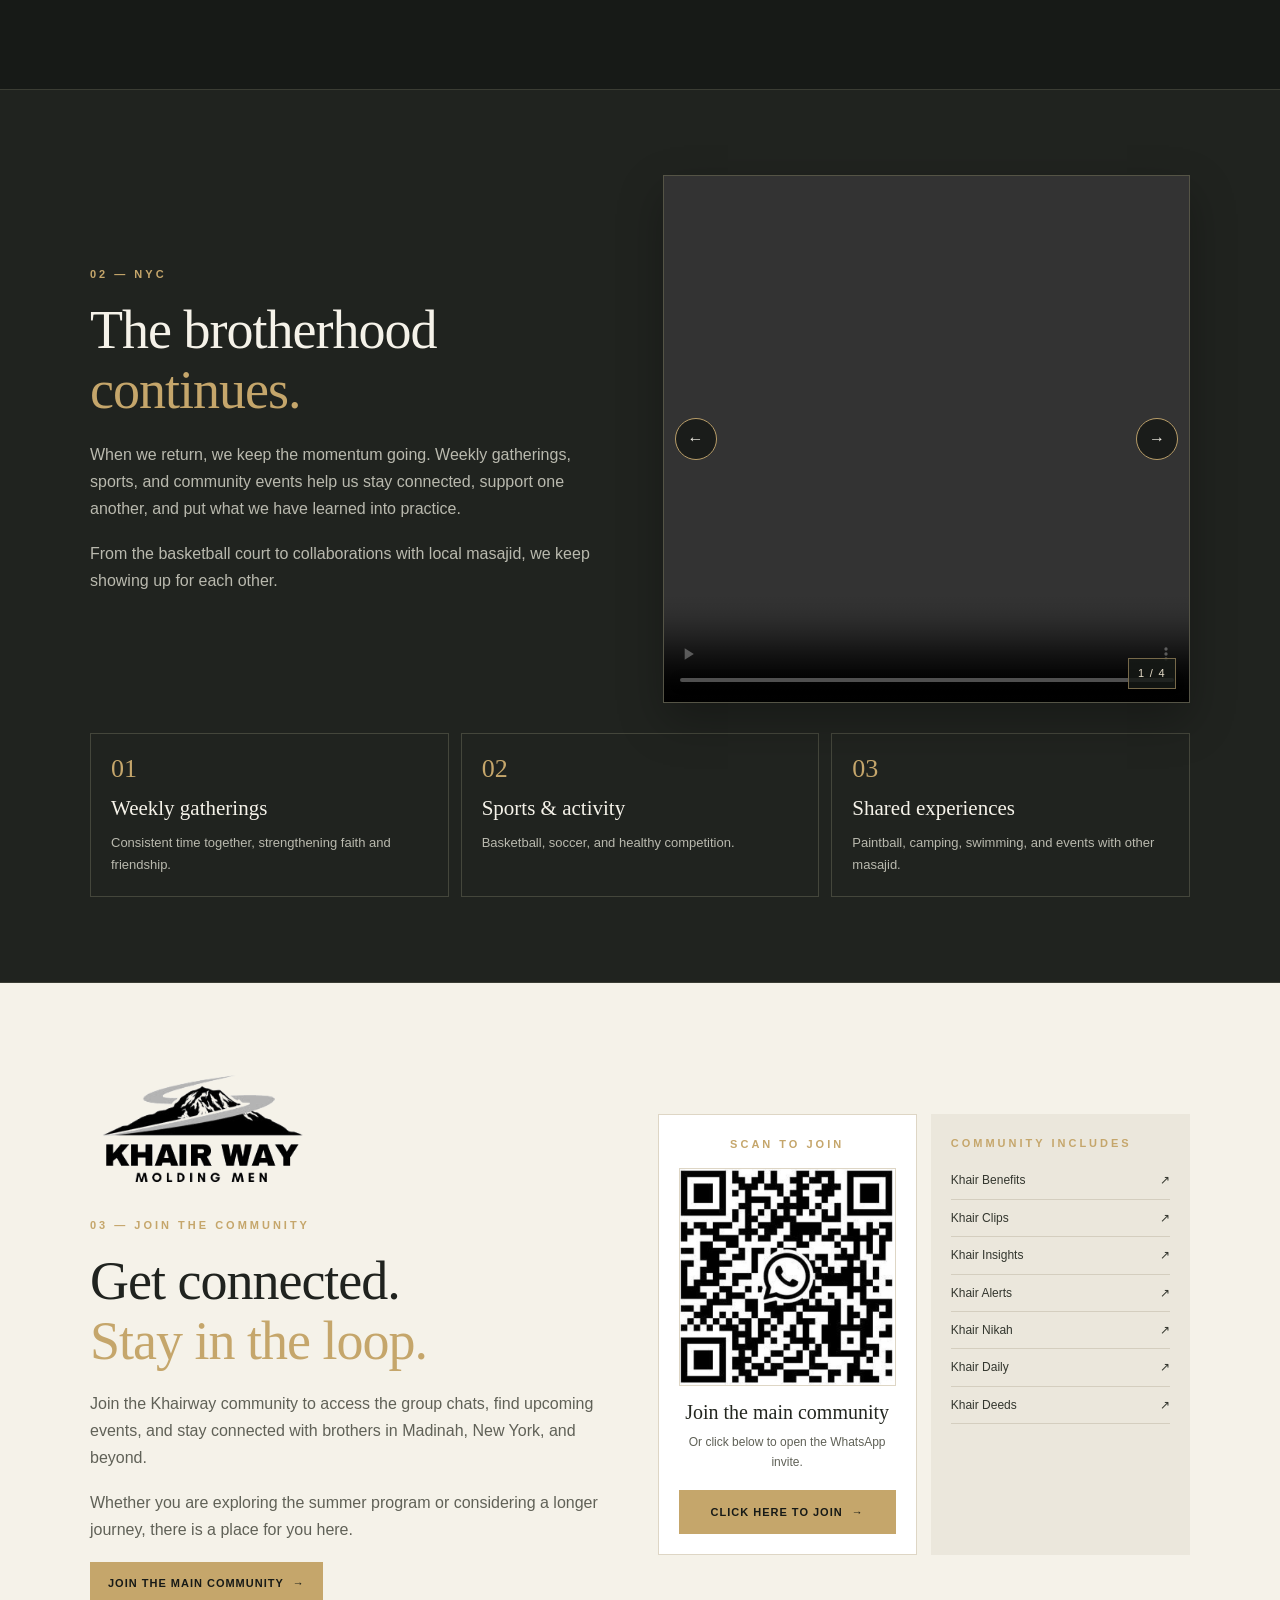
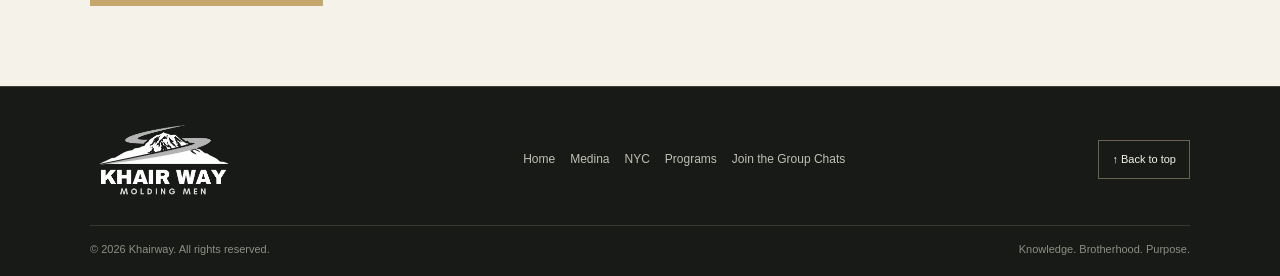
==== commit bb858ec2: "update: absolute paths, prior was relative paths" ====
--- a/index.html
+++ b/index.html
@@ -18,7 +18,7 @@
   <header class="site-header">
     <div class="container nav-wrap">
       <a class="brand brand-header" href="#main" aria-label="Khairway home">
-        <img class="brand-logo" src="images/khairway-logo-light.png" alt="" aria-hidden="true">
+        <img class="brand-logo" src="/images/khairway-logo-light.png" alt="" aria-hidden="true">
         <span class="brand-copy"><strong>KHAIRWAY</strong><small>KNOWLEDGE · BROTHERHOOD · PURPOSE</small></span>
       </a>
       <button class="menu-toggle" type="button" aria-expanded="false" aria-controls="primary-nav">Menu <span aria-hidden="true">☰</span></button>
@@ -57,7 +57,7 @@
         </div>
       </div>
       <div class="hero-art" aria-label="Khairway Molding Men logo">
-        <img class="hero-logo" src="images/khairway-logo-light.png" alt="Khairway — Molding Men">
+        <img class="hero-logo" src="/images/khairway-logo-light.png" alt="Khairway — Molding Men">
         <span class="hero-art-caption">KNOWLEDGE · BROTHERHOOD · PURPOSE</span>
       </div>
     </section>
@@ -91,10 +91,10 @@
         </div>
         <div class="media-column">
           <div class="photo-grid medina-gallery">
-            <figure class="photo-slot photo-tall has-media"><img src="images/medina-brotherhood-city.jpg" alt="Khairway brothers overlooking the city near Madinah" loading="lazy"></figure>
-            <figure class="photo-slot has-media"><img src="images/medina-study-circle.jpg" alt="Khairway brothers gathered for study" loading="lazy"></figure>
-            <figure class="photo-slot has-media"><img src="images/medina-umrah-group.jpg" alt="Khairway brothers together during the journey" loading="lazy"></figure>
-            <figure class="photo-slot photo-wide has-media"><img src="images/medina-desert-gathering.jpg" alt="Khairway brothers sharing a gathering outdoors" loading="lazy"></figure>
+            <figure class="photo-slot photo-tall has-media"><img src="/images/medina-brotherhood-city.jpg" alt="Khairway brothers overlooking the city near Madinah" loading="lazy"></figure>
+            <figure class="photo-slot has-media"><img src="/images/medina-study-circle.jpg" alt="Khairway brothers gathered for study" loading="lazy"></figure>
+            <figure class="photo-slot has-media"><img src="/images/medina-umrah-group.jpg" alt="Khairway brothers together during the journey" loading="lazy"></figure>
+            <figure class="photo-slot photo-wide has-media"><img src="/images/medina-desert-gathering.jpg" alt="Khairway brothers sharing a gathering outdoors" loading="lazy"></figure>
           </div>
         </div>
       </div>
@@ -113,10 +113,10 @@
             <div class="video-carousel" data-video-carousel aria-label="NYC community clips">
               <div class="video-viewport">
                 <div class="video-track" data-video-track>
-                  <div class="video-slide"><video controls playsinline preload="metadata"><source src="videos/nyc-01.mp4" type="video/mp4">Your browser does not support video.</video></div>
-                  <div class="video-slide"><video controls playsinline preload="metadata"><source src="videos/nyc-02.mp4" type="video/mp4">Your browser does not support video.</video></div>
-                  <div class="video-slide"><video controls playsinline preload="metadata"><source src="videos/nyc-03.mp4" type="video/mp4">Your browser does not support video.</video></div>
-                  <div class="video-slide"><video controls playsinline preload="metadata"><source src="videos/nyc-04.mp4" type="video/mp4">Your browser does not support video.</video></div>
+                  <div class="video-slide"><video controls playsinline preload="metadata"><source src="/videos/nyc-01.mp4" type="video/mp4">Your browser does not support video.</video></div>
+                  <div class="video-slide"><video controls playsinline preload="metadata"><source src="/videos/nyc-02.mp4" type="video/mp4">Your browser does not support video.</video></div>
+                  <div class="video-slide"><video controls playsinline preload="metadata"><source src="/videos/nyc-03.mp4" type="video/mp4">Your browser does not support video.</video></div>
+                  <div class="video-slide"><video controls playsinline preload="metadata"><source src="/videos/nyc-04.mp4" type="video/mp4">Your browser does not support video.</video></div>
                 </div>
               </div>
               <button class="carousel-button carousel-prev" type="button" data-video-prev aria-label="Previous NYC video">←</button>
@@ -136,7 +136,7 @@
     <section class="community-section" id="join" aria-labelledby="join-title">
       <div class="container join-layout">
         <div>
-          <img class="community-logo" src="images/khairway-logo-dark.png" alt="Khairway — Molding Men">
+          <img class="community-logo" src="/images/khairway-logo-dark.png" alt="Khairway — Molding Men">
           <p class="eyebrow">03 — Join the community</p>
           <h2 id="join-title">Get connected.<br><span class="gold">Stay in the loop.</span></h2>
           <p>Join the Khairway community to access the group chats, find upcoming events, and stay connected with brothers in Madinah, New York, and beyond.</p>
@@ -146,7 +146,7 @@
         <div class="join-side">
           <div class="qr-card" id="join-qr">
             <p class="eyebrow">Scan to join</p>
-            <img class="qr-image" src="images/khairway-qr.png" alt="Khairway main community WhatsApp QR code">
+            <img class="qr-image" src="/images/khairway-qr.png" alt="Khairway main community WhatsApp QR code">
             <h3>Join the main community</h3>
             <p>Or click below to open the WhatsApp invite.</p>
             <a class="button button-gold" href="https://chat.whatsapp.com/Eo68PZ4l4v1HEXco6u2U0p?mode=wwt" target="_blank" rel="noopener noreferrer">Click here to join <span aria-hidden="true">→</span></a>
@@ -171,7 +171,7 @@
   <footer class="site-footer">
     <div class="container footer-top">
       <a class="brand brand-footer" href="#main" aria-label="Khairway home">
-        <img class="footer-logo" src="images/khairway-logo-light.png" alt="Khairway — Molding Men">
+        <img class="footer-logo" src="/images/khairway-logo-light.png" alt="Khairway — Molding Men">
       </a>
       <nav class="footer-nav" aria-label="Footer navigation">
         <a href="#main">Home</a><a href="#medina">Medina</a><a href="#nyc">NYC</a>
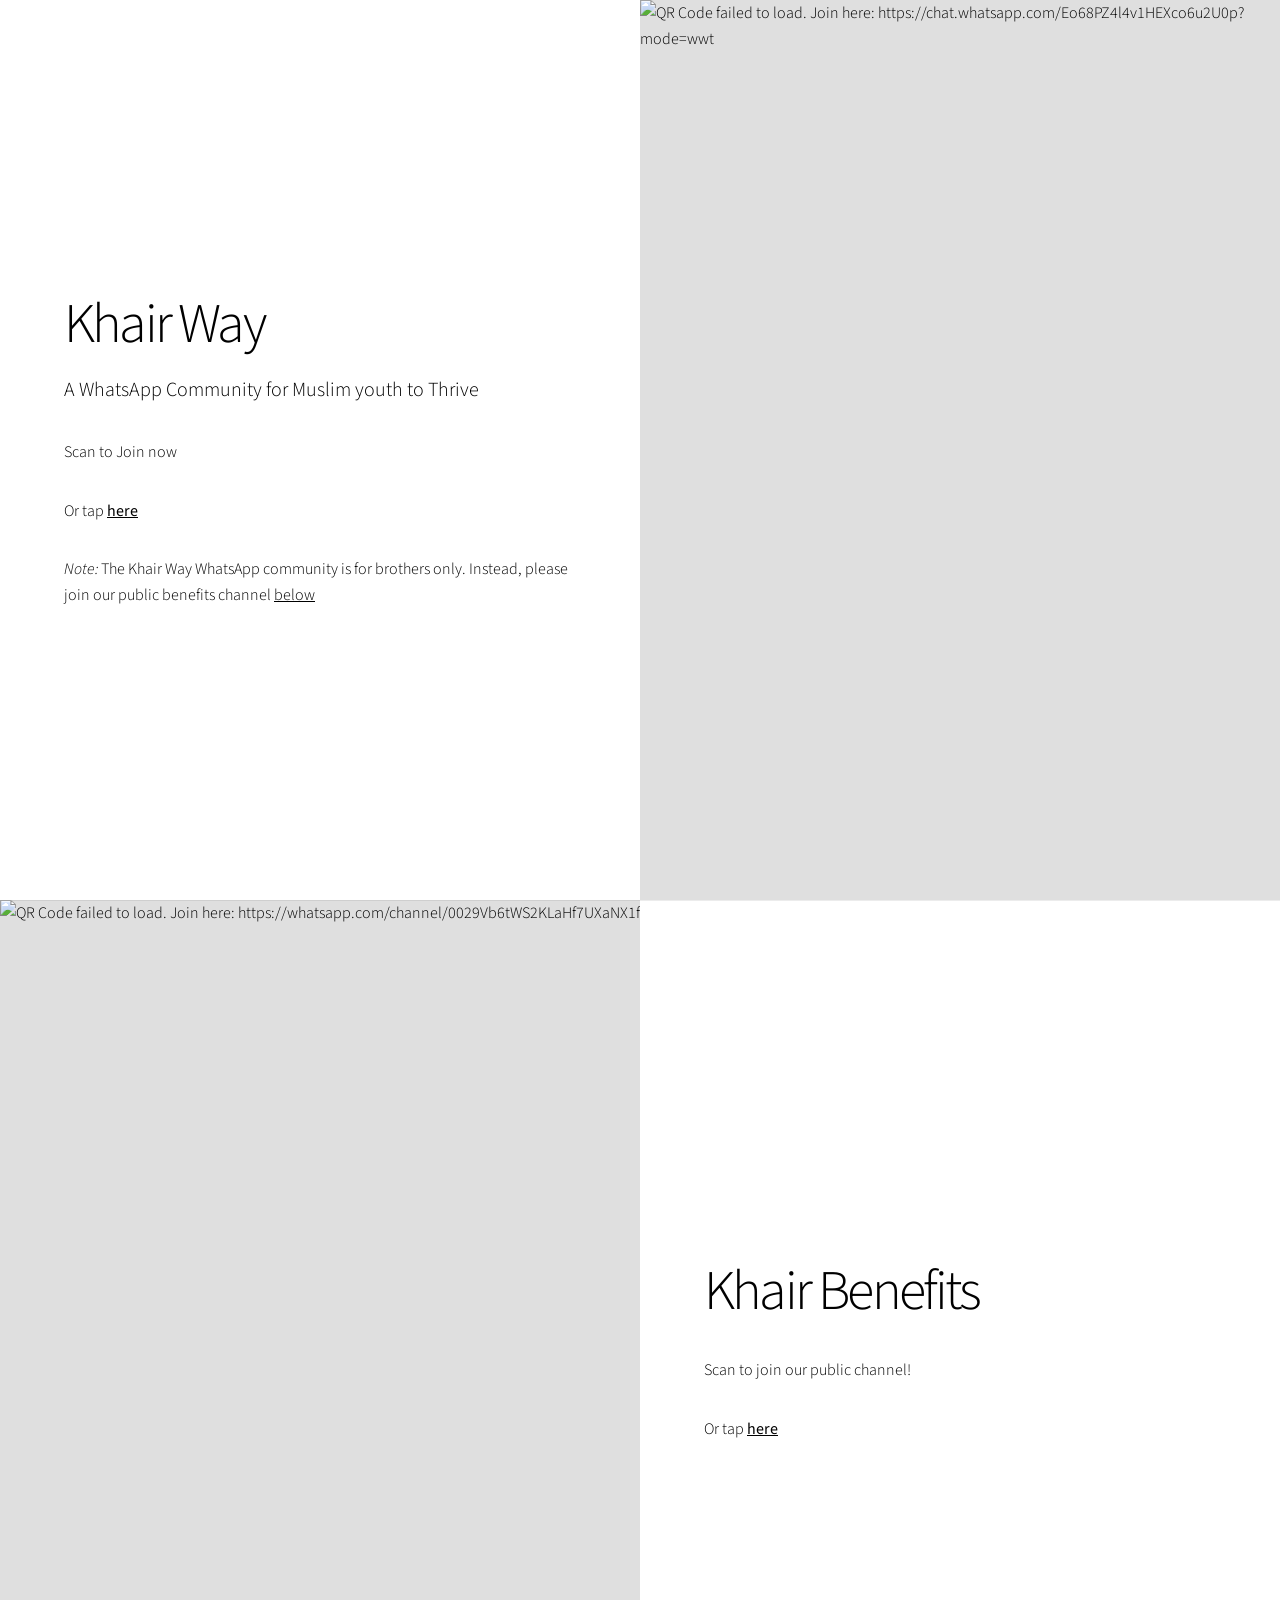
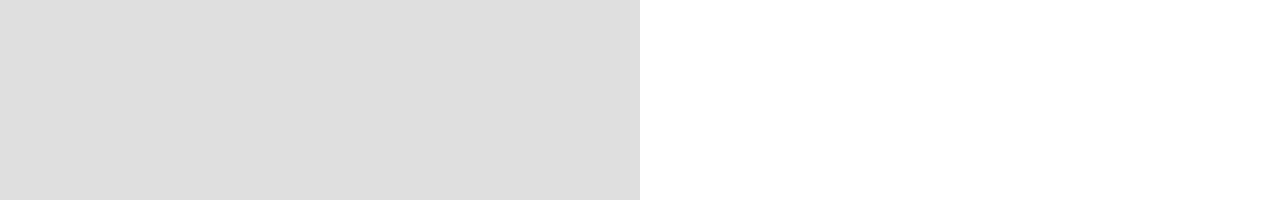
==== commit e7e56c98: "save changes" ====
--- a/index.html
+++ b/index.html
@@ -1,185 +1,65 @@
-<!doctype html>
-<html lang="en">
-<head>
-  <meta charset="utf-8">
-  <meta name="viewport" content="width=device-width, initial-scale=1">
-  <meta name="description" content="Khairway is a brotherhood pursuing authentic Islamic knowledge, stronger character, and purposeful growth through study in Madinah and community in New York City.">
-  <meta name="theme-color" content="#171a17">
-  <meta property="og:title" content="Khairway — Molding Men">
-  <meta property="og:description" content="Knowledge. Brotherhood. Purpose. Explore Khairway's Madinah study program and NYC community.">
-  <meta property="og:type" content="website">
-  <title>Khairway — Molding Men | Knowledge, Brotherhood, Purpose</title>
-  <link rel="canonical" href="https://khairway.com/">
-  <link rel="stylesheet" href="/assets/css/styles.css">
-  <script src="/assets/js/script.js" defer></script>
-</head>
-<body>
-  <a class="skip-link" href="#main">Skip to content</a>
-  <header class="site-header">
-    <div class="container nav-wrap">
-      <a class="brand brand-header" href="#main" aria-label="Khairway home">
-        <img class="brand-logo" src="/images/khairway-logo-light.png" alt="" aria-hidden="true">
-        <span class="brand-copy"><strong>KHAIRWAY</strong><small>KNOWLEDGE · BROTHERHOOD · PURPOSE</small></span>
-      </a>
-      <button class="menu-toggle" type="button" aria-expanded="false" aria-controls="primary-nav">Menu <span aria-hidden="true">☰</span></button>
-      <nav class="primary-nav" id="primary-nav" aria-label="Main navigation">
-        <a href="#main">Home</a>
-        <a href="#medina">Medina</a>
-        <a href="#nyc">NYC</a>
-        <a href="#programs">Programs</a>
-        <details class="nav-dropdown">
-          <summary>Join the Group Chats <span aria-hidden="true">⌄</span></summary>
-          <div class="dropdown-panel">
-            <a href="https://chat.whatsapp.com/Eo68PZ4l4v1HEXco6u2U0p?mode=wwt" target="_blank" rel="noopener noreferrer">Main Community <span>↗</span></a>
-            <a href="https://www.whatsapp.com/channel/0029Vb6tWS2KLaHf7UXaNX1f" target="_blank" rel="noopener noreferrer">Khair Benefits <span>↗</span></a>
-            <a href="https://chat.whatsapp.com/DuKVOLJy0NlB9dxHpvWHI6?s=sw&amp;p=i&amp;mlu=0" target="_blank" rel="noopener noreferrer">Khair Clips <span>↗</span></a>
-            <a href="https://chat.whatsapp.com/DIcynuwBLIp3FBKQtrekQu?s=sw&amp;p=i&amp;mlu=0" target="_blank" rel="noopener noreferrer">Khair Insights <span>↗</span></a>
-            <a href="https://chat.whatsapp.com/FpzMnmWVzdDAzeIJ8G1Ipd?s=qt&amp;p=i&amp;mlu=0&amp;ilr=4" target="_blank" rel="noopener noreferrer">Khair Alerts <span>↗</span></a>
-            <a href="https://chat.whatsapp.com/GU599AT453l8Gs1sBvKuLP?s=sw&amp;p=i&amp;mlu=0" target="_blank" rel="noopener noreferrer">Khair Nikah <span>↗</span></a>
-            <a href="https://chat.whatsapp.com/FGhLXF9lplVC5lfTucQEdU?s=sw&amp;p=i&amp;mlu=0" target="_blank" rel="noopener noreferrer">Khair Daily <span>↗</span></a>
-            <a href="https://chat.whatsapp.com/KeFi4kn7iX44ZJ0N7IwIz2?s=sw&amp;p=i&amp;mlu=0" target="_blank" rel="noopener noreferrer">Khair Deeds <span>↗</span></a>
-          </div>
-        </details>
-      </nav>
-    </div>
-  </header>
-
-  <main id="main">
-    <section class="hero container" aria-labelledby="hero-title">
-      <div class="hero-copy">
-        <p class="eyebrow">A brotherhood with a higher purpose</p>
-        <h1 id="hero-title">Khairway<span class="gold">.</span></h1>
-        <p class="tagline">MOLDING MEN</p>
-        <p class="hero-description">A community of brothers pursuing authentic Islamic knowledge, stronger character, and a life of purpose. From New York to Madinah, we learn together, grow together, and carry that growth home.</p>
-        <div class="button-row">
-          <a class="button button-gold" href="#join-qr">Join the brotherhood <span aria-hidden="true">→</span></a>
-          <a class="button button-outline" href="#programs">Explore our programs</a>
-        </div>
-      </div>
-      <div class="hero-art" aria-label="Khairway Molding Men logo">
-        <img class="hero-logo" src="/images/khairway-logo-light.png" alt="Khairway — Molding Men">
-        <span class="hero-art-caption">KNOWLEDGE · BROTHERHOOD · PURPOSE</span>
-      </div>
-    </section>
-
-    <div class="pillars" aria-label="Our values">
-      <div class="container pillars-inner">
-        <span>Authentic Knowledge</span><i aria-hidden="true">·</i>
-        <span>Strong Brotherhood</span><i aria-hidden="true">·</i>
-        <span>Personal Growth</span><i aria-hidden="true">·</i>
-        <span>Global Community</span>
-      </div>
-    </div>
-
-    <section class="section container" id="medina" aria-labelledby="medina-title">
-      <span class="section-anchor" id="programs" aria-hidden="true"></span>
-      <div class="split-layout">
-        <div class="section-copy">
-          <p class="eyebrow">01 — The Madinah program</p>
-          <h2 id="medina-title">A summer in Madinah.<br><span class="gold">A lifetime of impact.</span></h2>
-          <p>Every summer, brothers from across the U.S. travel to Madinah to study, worship, and immerse themselves in authentic Islamic knowledge. It is an opportunity to build better habits, deepen your connection with Allah, and grow alongside a brotherhood with shared purpose.</p>
-          <p>Our pursuit of knowledge is rooted in the Qur’an and authentic Sunnah. The journey is about more than a destination—it is about the person you become.</p>
-          <div class="facts">
-            <div class="fact"><strong>Summer</strong><span>Short-term program</span></div>
-            <div class="fact"><strong>Year-round</strong><span>Long-term pathway</span></div>
-            <div class="fact"><strong>One purpose</strong><span>Knowledge &amp; character</span></div>
-          </div>
-          <figure class="hadith">
-            <blockquote>“Madinah is like a furnace; it expels the impurities and selects the good.”</blockquote>
-            <figcaption>— Prophet Muhammad ﷺ <span>Sahih al-Bukhari 1883 · Book of the Virtues of Madinah</span></figcaption>
-          </figure>
-        </div>
-        <div class="media-column">
-          <div class="photo-grid medina-gallery">
-            <figure class="photo-slot photo-tall has-media"><img src="/images/medina-brotherhood-city.jpg" alt="Khairway brothers overlooking the city near Madinah" loading="lazy"></figure>
-            <figure class="photo-slot has-media"><img src="/images/medina-study-circle.jpg" alt="Khairway brothers gathered for study" loading="lazy"></figure>
-            <figure class="photo-slot has-media"><img src="/images/medina-umrah-group.jpg" alt="Khairway brothers together during the journey" loading="lazy"></figure>
-            <figure class="photo-slot photo-wide has-media"><img src="/images/medina-desert-gathering.jpg" alt="Khairway brothers sharing a gathering outdoors" loading="lazy"></figure>
-          </div>
-        </div>
-      </div>
-    </section>
-
-    <section class="section section-dark" id="nyc" aria-labelledby="nyc-title">
-      <div class="container">
-        <div class="split-layout">
-          <div class="section-copy">
-            <p class="eyebrow">02 — NYC</p>
-            <h2 id="nyc-title">The brotherhood<br><span class="gold">continues.</span></h2>
-            <p>When we return, we keep the momentum going. Weekly gatherings, sports, and community events help us stay connected, support one another, and put what we have learned into practice.</p>
-            <p>From the basketball court to collaborations with local masajid, we keep showing up for each other.</p>
-          </div>
-          <div class="media-column">
-            <div class="video-carousel" data-video-carousel aria-label="NYC community clips">
-              <div class="video-viewport">
-                <div class="video-track" data-video-track>
-                  <div class="video-slide"><video controls playsinline preload="metadata"><source src="/videos/nyc-01.mp4" type="video/mp4">Your browser does not support video.</video></div>
-                  <div class="video-slide"><video controls playsinline preload="metadata"><source src="/videos/nyc-02.mp4" type="video/mp4">Your browser does not support video.</video></div>
-                  <div class="video-slide"><video controls playsinline preload="metadata"><source src="/videos/nyc-03.mp4" type="video/mp4">Your browser does not support video.</video></div>
-                  <div class="video-slide"><video controls playsinline preload="metadata"><source src="/videos/nyc-04.mp4" type="video/mp4">Your browser does not support video.</video></div>
-                </div>
-              </div>
-              <button class="carousel-button carousel-prev" type="button" data-video-prev aria-label="Previous NYC video">←</button>
-              <button class="carousel-button carousel-next" type="button" data-video-next aria-label="Next NYC video">→</button>
-              <div class="carousel-status" aria-live="polite"><span data-video-current>1</span> / <span data-video-total>4</span></div>
-            </div>
-          </div>
-        </div>
-        <div class="event-grid">
-          <article class="event-card"><span class="event-number">01</span><h3>Weekly gatherings</h3><p>Consistent time together, strengthening faith and friendship.</p></article>
-          <article class="event-card"><span class="event-number">02</span><h3>Sports &amp; activity</h3><p>Basketball, soccer, and healthy competition.</p></article>
-          <article class="event-card"><span class="event-number">03</span><h3>Shared experiences</h3><p>Paintball, camping, swimming, and events with other masajid.</p></article>
-        </div>
-      </div>
-    </section>
-
-    <section class="community-section" id="join" aria-labelledby="join-title">
-      <div class="container join-layout">
-        <div>
-          <img class="community-logo" src="/images/khairway-logo-dark.png" alt="Khairway — Molding Men">
-          <p class="eyebrow">03 — Join the community</p>
-          <h2 id="join-title">Get connected.<br><span class="gold">Stay in the loop.</span></h2>
-          <p>Join the Khairway community to access the group chats, find upcoming events, and stay connected with brothers in Madinah, New York, and beyond.</p>
-          <p>Whether you are exploring the summer program or considering a longer journey, there is a place for you here.</p>
-          <a class="button button-gold" href="https://chat.whatsapp.com/Eo68PZ4l4v1HEXco6u2U0p?mode=wwt" target="_blank" rel="noopener noreferrer">Join the main community <span aria-hidden="true">→</span></a>
-        </div>
-        <div class="join-side">
-          <div class="qr-card" id="join-qr">
-            <p class="eyebrow">Scan to join</p>
-            <img class="qr-image" src="/images/khairway-qr.png" alt="Khairway main community WhatsApp QR code">
-            <h3>Join the main community</h3>
-            <p>Or click below to open the WhatsApp invite.</p>
-            <a class="button button-gold" href="https://chat.whatsapp.com/Eo68PZ4l4v1HEXco6u2U0p?mode=wwt" target="_blank" rel="noopener noreferrer">Click here to join <span aria-hidden="true">→</span></a>
-          </div>
-          <div class="group-list">
-            <p class="eyebrow">Community includes</p>
-            <ul>
-              <li><a href="https://www.whatsapp.com/channel/0029Vb6tWS2KLaHf7UXaNX1f" target="_blank" rel="noopener noreferrer">Khair Benefits <span>↗</span></a></li>
-              <li><a href="https://chat.whatsapp.com/DuKVOLJy0NlB9dxHpvWHI6?s=sw&amp;p=i&amp;mlu=0" target="_blank" rel="noopener noreferrer">Khair Clips <span>↗</span></a></li>
-              <li><a href="https://chat.whatsapp.com/DIcynuwBLIp3FBKQtrekQu?s=sw&amp;p=i&amp;mlu=0" target="_blank" rel="noopener noreferrer">Khair Insights <span>↗</span></a></li>
-              <li><a href="https://chat.whatsapp.com/FpzMnmWVzdDAzeIJ8G1Ipd?s=qt&amp;p=i&amp;mlu=0&amp;ilr=4" target="_blank" rel="noopener noreferrer">Khair Alerts <span>↗</span></a></li>
-              <li><a href="https://chat.whatsapp.com/GU599AT453l8Gs1sBvKuLP?s=sw&amp;p=i&amp;mlu=0" target="_blank" rel="noopener noreferrer">Khair Nikah <span>↗</span></a></li>
-              <li><a href="https://chat.whatsapp.com/FGhLXF9lplVC5lfTucQEdU?s=sw&amp;p=i&amp;mlu=0" target="_blank" rel="noopener noreferrer">Khair Daily <span>↗</span></a></li>
-              <li><a href="https://chat.whatsapp.com/KeFi4kn7iX44ZJ0N7IwIz2?s=sw&amp;p=i&amp;mlu=0" target="_blank" rel="noopener noreferrer">Khair Deeds <span>↗</span></a></li>
-            </ul>
-          </div>
-        </div>
-      </div>
-    </section>
-  </main>
-
-  <footer class="site-footer">
-    <div class="container footer-top">
-      <a class="brand brand-footer" href="#main" aria-label="Khairway home">
-        <img class="footer-logo" src="/images/khairway-logo-light.png" alt="Khairway — Molding Men">
-      </a>
-      <nav class="footer-nav" aria-label="Footer navigation">
-        <a href="#main">Home</a><a href="#medina">Medina</a><a href="#nyc">NYC</a>
-        <a href="#programs">Programs</a><a href="#join">Join the Group Chats</a>
-      </nav>
-      <button class="back-to-top" type="button" data-back-to-top>↑ Back to top</button>
-    </div>
-    <div class="container footer-bottom"><span>© <span data-year>2026</span> Khairway. All rights reserved.</span><span>Knowledge. Brotherhood. Purpose.</span></div>
-  </footer>
-</body>
-</html>
+<!DOCTYPE HTML>
+<!--
+	Story by HTML5 UP
+	html5up.net | @ajlkn
+	Free for personal and commercial use under the CCA 3.0 license (html5up.net/license)
+-->
+<html>
+	<head>
+		<title>Khair Way</title>
+		<meta charset="utf-8" />
+		<meta name="viewport" content="width=device-width, initial-scale=1, user-scalable=no" />
+		<link rel="stylesheet" href="assets/css/main.css" />
+		<noscript><link rel="stylesheet" href="assets/css/noscript.css" /></noscript>
+		<link rel="icon" type="image/x-icon" href="/favicon.ico" />
+		<link rel="icon" type="image/png" sizes="32x32" href="/favicon-32x32.png" />
+		<link rel="icon" type="image/png" sizes="16x16" href="/favicon-16x16.png" />
+		<link rel="apple-touch-icon" sizes="180x180" href="/apple-touch-icon.png" />
+		<link rel="manifest" href="/site.webmanifest" />
+	</head>
+	<body class="is-preload">
+
+		<!-- Wrapper -->
+			<div id="wrapper" class="divided">
+
+				<!-- One -->
+					<section 
+					class="banner style1 orient-left content-align-left image-position-right fullscreen onload-image-fade-in onload-content-fade-right"
+					id="KW-join">
+						<div class="content">
+							<h1>Khair Way</h1>
+							<p class="major">A WhatsApp Community for Muslim youth to Thrive</p>
+							<p> Scan to Join now</p>
+							<p>Or tap <a href="https://chat.whatsapp.com/Eo68PZ4l4v1HEXco6u2U0p?mode=wwt"><strong>here</strong></a></p>
+							<p><i>Note:</i> The Khair Way WhatsApp community is for brothers only. Instead, please join our public benefits channel <a href="#KB-join">below</a></p>
+						</div>
+						<div class="image">
+							<img src=".\images\inUse\khairWayQRcode.jpeg" alt="QR Code failed to load. Join here: https://chat.whatsapp.com/Eo68PZ4l4v1HEXco6u2U0p?mode=wwt"/>
+						</div>
+					</section>
+
+					<section 
+						class="banner style1 orient-right content-align-left image-position-left fullscreen onload-image-fade-in onload-content-fade-left"
+						id="KB-join">
+						<div class="content">
+							<h1>Khair Benefits</h1>
+							<p class="major"></p>
+							<p>Scan to join our public channel!</p>
+							<p>Or tap <a href="https://whatsapp.com/channel/0029Vb6tWS2KLaHf7UXaNX1f"><strong>here</strong></a></p>
+						</div>
+						<div class="image">
+							<img src=".\images\inUse\khairBenefitsQRcode.jpeg" alt="QR Code failed to load. Join here: https://whatsapp.com/channel/0029Vb6tWS2KLaHf7UXaNX1f"/>
+						</div>
+					</section>
+
+		<!-- Scripts -->
+			<script src="assets/js/jquery.min.js"></script>
+			<script src="assets/js/jquery.scrollex.min.js"></script>
+			<script src="assets/js/jquery.scrolly.min.js"></script>
+			<script src="assets/js/browser.min.js"></script>
+			<script src="assets/js/breakpoints.min.js"></script>
+			<script src="assets/js/util.js"></script>
+			<script src="assets/js/main.js"></script>
+
+	</body>
+</html>
--- a/assets/css/main.css
+++ b/assets/css/main.css
@@ -0,0 +1,8603 @@
+@import url(fontawesome-all.min.css);
+@import url("https://fonts.googleapis.com/css?family=Source+Sans+Pro:300,300i,400,400i");
+
+/*
+	Story by HTML5 UP
+	html5up.net | @ajlkn
+	Free for personal and commercial use under the CCA 3.0 license (html5up.net/license)
+*/
+
+html, body, div, span, applet, object,
+iframe, h1, h2, h3, h4, h5, h6, p, blockquote,
+pre, a, abbr, acronym, address, big, cite,
+code, del, dfn, em, img, ins, kbd, q, s, samp,
+small, strike, strong, sub, sup, tt, var, b,
+u, i, center, dl, dt, dd, ol, ul, li, fieldset,
+form, label, legend, table, caption, tbody,
+tfoot, thead, tr, th, td, article, aside,
+canvas, details, embed, figure, figcaption,
+footer, header, hgroup, menu, nav, output, ruby,
+section, summary, time, mark, audio, video {
+	margin: 0;
+	padding: 0;
+	border: 0;
+	font-size: 100%;
+	font: inherit;
+	vertical-align: baseline;}
+
+article, aside, details, figcaption, figure,
+footer, header, hgroup, menu, nav, section {
+	display: block;}
+
+body {
+	line-height: 1;
+}
+
+ol, ul {
+	list-style: none;
+}
+
+blockquote, q {
+	quotes: none;
+}
+
+	blockquote:before, blockquote:after, q:before, q:after {
+		content: '';
+		content: none;
+	}
+
+table {
+	border-collapse: collapse;
+	border-spacing: 0;
+}
+
+body {
+	-webkit-text-size-adjust: none;
+}
+
+mark {
+	background-color: transparent;
+	color: inherit;
+}
+
+input::-moz-focus-inner {
+	border: 0;
+	padding: 0;
+}
+
+input, select, textarea {
+	-moz-appearance: none;
+	-webkit-appearance: none;
+	-ms-appearance: none;
+	appearance: none;
+}
+
+/* Basic */
+
+	@-ms-viewport {
+		width: device-width;
+	}
+
+	body {
+		-ms-overflow-style: scrollbar;
+	}
+
+	@media screen and (max-width: 480px) {
+
+		html, body {
+			min-width: 320px;
+		}
+
+	}
+
+	html {
+		box-sizing: border-box;
+	}
+
+	*, *:before, *:after {
+		box-sizing: inherit;
+	}
+
+	body {
+		background: #ffffff;
+	}
+
+		body.is-preload *, body.is-preload *:before, body.is-preload *:after {
+			-moz-animation: none !important;
+			-webkit-animation: none !important;
+			-ms-animation: none !important;
+			animation: none !important;
+			-moz-transition: none !important;
+			-webkit-transition: none !important;
+			-ms-transition: none !important;
+			transition: none !important;
+		}
+
+/* Type */
+
+	html {
+		font-size: 18pt;
+	}
+
+		@media screen and (max-width: 1680px) {
+
+			html {
+				font-size: 14pt;
+			}
+
+		}
+
+		@media screen and (max-width: 1280px) {
+
+			html {
+				font-size: 12pt;
+			}
+
+		}
+
+		@media screen and (max-width: 736px) {
+
+			html {
+				font-size: 11pt;
+			}
+
+		}
+
+		@media screen and (max-width: 360px) {
+
+			html {
+				font-size: 10pt;
+			}
+
+		}
+
+	body {
+		background-color: #ffffff;
+		color: #000000;
+	}
+
+	body, input, select, textarea {
+		font-family: "Source Sans Pro", Helvetica, sans-serif;
+		font-size: 1rem;
+		font-weight: 300;
+		line-height: 1.65;
+	}
+
+	a {
+		-moz-transition: color 0.2s ease-in-out;
+		-webkit-transition: color 0.2s ease-in-out;
+		-ms-transition: color 0.2s ease-in-out;
+		transition: color 0.2s ease-in-out;
+		text-decoration: underline;
+	}
+
+		a:hover {
+			text-decoration: none;
+		}
+
+	strong, b {
+		font-weight: 400;
+	}
+
+	em, i {
+		font-style: italic;
+	}
+
+	p {
+		margin: 0 0 2rem 0;
+	}
+
+		p.major {
+			font-size: 1.25rem;
+		}
+
+	h1, h2, h3, h4, h5, h6 {
+		font-weight: 300;
+		line-height: 1.375;
+		letter-spacing: -0.05em;
+		margin: 0 0 1rem 0;
+	}
+
+		h1 a, h2 a, h3 a, h4 a, h5 a, h6 a {
+			color: inherit;
+			text-decoration: none;
+		}
+
+	h1 {
+		font-size: 3.5rem;
+		line-height: 1.2;
+	}
+
+	h2 {
+		font-size: 2.25rem;
+	}
+
+	h3 {
+		font-size: 1.5rem;
+	}
+
+	h4 {
+		font-size: 1.1rem;
+	}
+
+	h5 {
+		font-size: 0.9rem;
+	}
+
+	h6 {
+		font-size: 0.7rem;
+	}
+
+	sub {
+		font-size: 0.8rem;
+		position: relative;
+		top: 0.5rem;
+	}
+
+	sup {
+		font-size: 0.8rem;
+		position: relative;
+		top: -0.5rem;
+	}
+
+	blockquote {
+		border-left: solid 4px;
+		font-style: italic;
+		margin: 0 0 2rem 0;
+		padding: 0.5rem 0 0.5rem 2rem;
+	}
+
+	code {
+		border-radius: 4px;
+		font-family: "Courier New", monospace;
+		font-size: 0.9em;
+		margin: 0 0.25rem;
+		padding: 0.25rem 0.325rem;
+	}
+
+	pre {
+		-webkit-overflow-scrolling: touch;
+		font-family: "Courier New", monospace;
+		font-size: 0.9em;
+		margin: 0 0 2rem 0;
+	}
+
+		pre code {
+			display: block;
+			line-height: 1.5;
+			padding: 0.75rem 1rem;
+			overflow-x: auto;
+		}
+
+	hr {
+		border: 0;
+		border-bottom: solid 1px;
+		margin: 2.5rem 0;
+	}
+
+		hr.major {
+			margin: 3.5rem 0;
+		}
+
+	.align-left {
+		text-align: left;
+	}
+
+	.align-center {
+		text-align: center;
+	}
+
+	.align-right {
+		text-align: right;
+	}
+
+	@media screen and (max-width: 736px) {
+
+		p.major {
+			font-size: 1.1rem;
+		}
+
+		h1 {
+			font-size: 2.5rem;
+		}
+
+		h2 {
+			font-size: 2rem;
+		}
+
+		h3 {
+			font-size: 1.25rem;
+		}
+
+		h4 {
+			font-size: 1rem;
+		}
+
+	}
+
+	input, select, textarea {
+		color: #000000;
+	}
+
+	a {
+		color: #000000;
+	}
+
+		a:hover {
+			color: #47D3E5;
+		}
+
+	strong, b {
+		color: #000000;
+	}
+
+	h1, h2, h3, h4, h5, h6 {
+		color: #000000;
+	}
+
+	blockquote {
+		border-left-color: rgba(0, 0, 0, 0.2);
+	}
+
+	code {
+		background: rgba(0, 0, 0, 0.05);
+		border-color: rgba(0, 0, 0, 0.2);
+	}
+
+	hr {
+		border-bottom-color: rgba(0, 0, 0, 0.2);
+	}
+
+/* Row */
+
+	.row {
+		display: flex;
+		flex-wrap: wrap;
+		box-sizing: border-box;
+		align-items: stretch;
+	}
+
+		.row > * {
+			box-sizing: border-box;
+		}
+
+		.row.gtr-uniform > * > :last-child {
+			margin-bottom: 0;
+		}
+
+		.row.aln-left {
+			justify-content: flex-start;
+		}
+
+		.row.aln-center {
+			justify-content: center;
+		}
+
+		.row.aln-right {
+			justify-content: flex-end;
+		}
+
+		.row.aln-top {
+			align-items: flex-start;
+		}
+
+		.row.aln-middle {
+			align-items: center;
+		}
+
+		.row.aln-bottom {
+			align-items: flex-end;
+		}
+
+		.row > .imp {
+			order: -1;
+		}
+
+		.row > .col-1 {
+			width: 8.33333%;
+		}
+
+		.row > .off-1 {
+			margin-left: 8.33333%;
+		}
+
+		.row > .col-2 {
+			width: 16.66667%;
+		}
+
+		.row > .off-2 {
+			margin-left: 16.66667%;
+		}
+
+		.row > .col-3 {
+			width: 25%;
+		}
+
+		.row > .off-3 {
+			margin-left: 25%;
+		}
+
+		.row > .col-4 {
+			width: 33.33333%;
+		}
+
+		.row > .off-4 {
+			margin-left: 33.33333%;
+		}
+
+		.row > .col-5 {
+			width: 41.66667%;
+		}
+
+		.row > .off-5 {
+			margin-left: 41.66667%;
+		}
+
+		.row > .col-6 {
+			width: 50%;
+		}
+
+		.row > .off-6 {
+			margin-left: 50%;
+		}
+
+		.row > .col-7 {
+			width: 58.33333%;
+		}
+
+		.row > .off-7 {
+			margin-left: 58.33333%;
+		}
+
+		.row > .col-8 {
+			width: 66.66667%;
+		}
+
+		.row > .off-8 {
+			margin-left: 66.66667%;
+		}
+
+		.row > .col-9 {
+			width: 75%;
+		}
+
+		.row > .off-9 {
+			margin-left: 75%;
+		}
+
+		.row > .col-10 {
+			width: 83.33333%;
+		}
+
+		.row > .off-10 {
+			margin-left: 83.33333%;
+		}
+
+		.row > .col-11 {
+			width: 91.66667%;
+		}
+
+		.row > .off-11 {
+			margin-left: 91.66667%;
+		}
+
+		.row > .col-12 {
+			width: 100%;
+		}
+
+		.row > .off-12 {
+			margin-left: 100%;
+		}
+
+		.row.gtr-0 {
+			margin-top: 0;
+			margin-left: 0rem;
+		}
+
+			.row.gtr-0 > * {
+				padding: 0 0 0 0rem;
+			}
+
+			.row.gtr-0.gtr-uniform {
+				margin-top: 0rem;
+			}
+
+				.row.gtr-0.gtr-uniform > * {
+					padding-top: 0rem;
+				}
+
+		.row.gtr-25 {
+			margin-top: 0;
+			margin-left: -0.5rem;
+		}
+
+			.row.gtr-25 > * {
+				padding: 0 0 0 0.5rem;
+			}
+
+			.row.gtr-25.gtr-uniform {
+				margin-top: -0.5rem;
+			}
+
+				.row.gtr-25.gtr-uniform > * {
+					padding-top: 0.5rem;
+				}
+
+		.row.gtr-50 {
+			margin-top: 0;
+			margin-left: -1rem;
+		}
+
+			.row.gtr-50 > * {
+				padding: 0 0 0 1rem;
+			}
+
+			.row.gtr-50.gtr-uniform {
+				margin-top: -1rem;
+			}
+
+				.row.gtr-50.gtr-uniform > * {
+					padding-top: 1rem;
+				}
+
+		.row {
+			margin-top: 0;
+			margin-left: -2rem;
+		}
+
+			.row > * {
+				padding: 0 0 0 2rem;
+			}
+
+			.row.gtr-uniform {
+				margin-top: -2rem;
+			}
+
+				.row.gtr-uniform > * {
+					padding-top: 2rem;
+				}
+
+		.row.gtr-150 {
+			margin-top: 0;
+			margin-left: -3rem;
+		}
+
+			.row.gtr-150 > * {
+				padding: 0 0 0 3rem;
+			}
+
+			.row.gtr-150.gtr-uniform {
+				margin-top: -3rem;
+			}
+
+				.row.gtr-150.gtr-uniform > * {
+					padding-top: 3rem;
+				}
+
+		.row.gtr-200 {
+			margin-top: 0;
+			margin-left: -4rem;
+		}
+
+			.row.gtr-200 > * {
+				padding: 0 0 0 4rem;
+			}
+
+			.row.gtr-200.gtr-uniform {
+				margin-top: -4rem;
+			}
+
+				.row.gtr-200.gtr-uniform > * {
+					padding-top: 4rem;
+				}
+
+		@media screen and (max-width: 1680px) {
+
+			.row {
+				display: flex;
+				flex-wrap: wrap;
+				box-sizing: border-box;
+				align-items: stretch;
+			}
+
+				.row > * {
+					box-sizing: border-box;
+				}
+
+				.row.gtr-uniform > * > :last-child {
+					margin-bottom: 0;
+				}
+
+				.row.aln-left {
+					justify-content: flex-start;
+				}
+
+				.row.aln-center {
+					justify-content: center;
+				}
+
+				.row.aln-right {
+					justify-content: flex-end;
+				}
+
+				.row.aln-top {
+					align-items: flex-start;
+				}
+
+				.row.aln-middle {
+					align-items: center;
+				}
+
+				.row.aln-bottom {
+					align-items: flex-end;
+				}
+
+				.row > .imp-xlarge {
+					order: -1;
+				}
+
+				.row > .col-1-xlarge {
+					width: 8.33333%;
+				}
+
+				.row > .off-1-xlarge {
+					margin-left: 8.33333%;
+				}
+
+				.row > .col-2-xlarge {
+					width: 16.66667%;
+				}
+
+				.row > .off-2-xlarge {
+					margin-left: 16.66667%;
+				}
+
+				.row > .col-3-xlarge {
+					width: 25%;
+				}
+
+				.row > .off-3-xlarge {
+					margin-left: 25%;
+				}
+
+				.row > .col-4-xlarge {
+					width: 33.33333%;
+				}
+
+				.row > .off-4-xlarge {
+					margin-left: 33.33333%;
+				}
+
+				.row > .col-5-xlarge {
+					width: 41.66667%;
+				}
+
+				.row > .off-5-xlarge {
+					margin-left: 41.66667%;
+				}
+
+				.row > .col-6-xlarge {
+					width: 50%;
+				}
+
+				.row > .off-6-xlarge {
+					margin-left: 50%;
+				}
+
+				.row > .col-7-xlarge {
+					width: 58.33333%;
+				}
+
+				.row > .off-7-xlarge {
+					margin-left: 58.33333%;
+				}
+
+				.row > .col-8-xlarge {
+					width: 66.66667%;
+				}
+
+				.row > .off-8-xlarge {
+					margin-left: 66.66667%;
+				}
+
+				.row > .col-9-xlarge {
+					width: 75%;
+				}
+
+				.row > .off-9-xlarge {
+					margin-left: 75%;
+				}
+
+				.row > .col-10-xlarge {
+					width: 83.33333%;
+				}
+
+				.row > .off-10-xlarge {
+					margin-left: 83.33333%;
+				}
+
+				.row > .col-11-xlarge {
+					width: 91.66667%;
+				}
+
+				.row > .off-11-xlarge {
+					margin-left: 91.66667%;
+				}
+
+				.row > .col-12-xlarge {
+					width: 100%;
+				}
+
+				.row > .off-12-xlarge {
+					margin-left: 100%;
+				}
+
+				.row.gtr-0 {
+					margin-top: 0;
+					margin-left: 0rem;
+				}
+
+					.row.gtr-0 > * {
+						padding: 0 0 0 0rem;
+					}
+
+					.row.gtr-0.gtr-uniform {
+						margin-top: 0rem;
+					}
+
+						.row.gtr-0.gtr-uniform > * {
+							padding-top: 0rem;
+						}
+
+				.row.gtr-25 {
+					margin-top: 0;
+					margin-left: -0.5rem;
+				}
+
+					.row.gtr-25 > * {
+						padding: 0 0 0 0.5rem;
+					}
+
+					.row.gtr-25.gtr-uniform {
+						margin-top: -0.5rem;
+					}
+
+						.row.gtr-25.gtr-uniform > * {
+							padding-top: 0.5rem;
+						}
+
+				.row.gtr-50 {
+					margin-top: 0;
+					margin-left: -1rem;
+				}
+
+					.row.gtr-50 > * {
+						padding: 0 0 0 1rem;
+					}
+
+					.row.gtr-50.gtr-uniform {
+						margin-top: -1rem;
+					}
+
+						.row.gtr-50.gtr-uniform > * {
+							padding-top: 1rem;
+						}
+
+				.row {
+					margin-top: 0;
+					margin-left: -2rem;
+				}
+
+					.row > * {
+						padding: 0 0 0 2rem;
+					}
+
+					.row.gtr-uniform {
+						margin-top: -2rem;
+					}
+
+						.row.gtr-uniform > * {
+							padding-top: 2rem;
+						}
+
+				.row.gtr-150 {
+					margin-top: 0;
+					margin-left: -3rem;
+				}
+
+					.row.gtr-150 > * {
+						padding: 0 0 0 3rem;
+					}
+
+					.row.gtr-150.gtr-uniform {
+						margin-top: -3rem;
+					}
+
+						.row.gtr-150.gtr-uniform > * {
+							padding-top: 3rem;
+						}
+
+				.row.gtr-200 {
+					margin-top: 0;
+					margin-left: -4rem;
+				}
+
+					.row.gtr-200 > * {
+						padding: 0 0 0 4rem;
+					}
+
+					.row.gtr-200.gtr-uniform {
+						margin-top: -4rem;
+					}
+
+						.row.gtr-200.gtr-uniform > * {
+							padding-top: 4rem;
+						}
+
+		}
+
+		@media screen and (max-width: 1280px) {
+
+			.row {
+				display: flex;
+				flex-wrap: wrap;
+				box-sizing: border-box;
+				align-items: stretch;
+			}
+
+				.row > * {
+					box-sizing: border-box;
+				}
+
+				.row.gtr-uniform > * > :last-child {
+					margin-bottom: 0;
+				}
+
+				.row.aln-left {
+					justify-content: flex-start;
+				}
+
+				.row.aln-center {
+					justify-content: center;
+				}
+
+				.row.aln-right {
+					justify-content: flex-end;
+				}
+
+				.row.aln-top {
+					align-items: flex-start;
+				}
+
+				.row.aln-middle {
+					align-items: center;
+				}
+
+				.row.aln-bottom {
+					align-items: flex-end;
+				}
+
+				.row > .imp-large {
+					order: -1;
+				}
+
+				.row > .col-1-large {
+					width: 8.33333%;
+				}
+
+				.row > .off-1-large {
+					margin-left: 8.33333%;
+				}
+
+				.row > .col-2-large {
+					width: 16.66667%;
+				}
+
+				.row > .off-2-large {
+					margin-left: 16.66667%;
+				}
+
+				.row > .col-3-large {
+					width: 25%;
+				}
+
+				.row > .off-3-large {
+					margin-left: 25%;
+				}
+
+				.row > .col-4-large {
+					width: 33.33333%;
+				}
+
+				.row > .off-4-large {
+					margin-left: 33.33333%;
+				}
+
+				.row > .col-5-large {
+					width: 41.66667%;
+				}
+
+				.row > .off-5-large {
+					margin-left: 41.66667%;
+				}
+
+				.row > .col-6-large {
+					width: 50%;
+				}
+
+				.row > .off-6-large {
+					margin-left: 50%;
+				}
+
+				.row > .col-7-large {
+					width: 58.33333%;
+				}
+
+				.row > .off-7-large {
+					margin-left: 58.33333%;
+				}
+
+				.row > .col-8-large {
+					width: 66.66667%;
+				}
+
+				.row > .off-8-large {
+					margin-left: 66.66667%;
+				}
+
+				.row > .col-9-large {
+					width: 75%;
+				}
+
+				.row > .off-9-large {
+					margin-left: 75%;
+				}
+
+				.row > .col-10-large {
+					width: 83.33333%;
+				}
+
+				.row > .off-10-large {
+					margin-left: 83.33333%;
+				}
+
+				.row > .col-11-large {
+					width: 91.66667%;
+				}
+
+				.row > .off-11-large {
+					margin-left: 91.66667%;
+				}
+
+				.row > .col-12-large {
+					width: 100%;
+				}
+
+				.row > .off-12-large {
+					margin-left: 100%;
+				}
+
+				.row.gtr-0 {
+					margin-top: 0;
+					margin-left: 0rem;
+				}
+
+					.row.gtr-0 > * {
+						padding: 0 0 0 0rem;
+					}
+
+					.row.gtr-0.gtr-uniform {
+						margin-top: 0rem;
+					}
+
+						.row.gtr-0.gtr-uniform > * {
+							padding-top: 0rem;
+						}
+
+				.row.gtr-25 {
+					margin-top: 0;
+					margin-left: -0.5rem;
+				}
+
+					.row.gtr-25 > * {
+						padding: 0 0 0 0.5rem;
+					}
+
+					.row.gtr-25.gtr-uniform {
+						margin-top: -0.5rem;
+					}
+
+						.row.gtr-25.gtr-uniform > * {
+							padding-top: 0.5rem;
+						}
+
+				.row.gtr-50 {
+					margin-top: 0;
+					margin-left: -1rem;
+				}
+
+					.row.gtr-50 > * {
+						padding: 0 0 0 1rem;
+					}
+
+					.row.gtr-50.gtr-uniform {
+						margin-top: -1rem;
+					}
+
+						.row.gtr-50.gtr-uniform > * {
+							padding-top: 1rem;
+						}
+
+				.row {
+					margin-top: 0;
+					margin-left: -2rem;
+				}
+
+					.row > * {
+						padding: 0 0 0 2rem;
+					}
+
+					.row.gtr-uniform {
+						margin-top: -2rem;
+					}
+
+						.row.gtr-uniform > * {
+							padding-top: 2rem;
+						}
+
+				.row.gtr-150 {
+					margin-top: 0;
+					margin-left: -3rem;
+				}
+
+					.row.gtr-150 > * {
+						padding: 0 0 0 3rem;
+					}
+
+					.row.gtr-150.gtr-uniform {
+						margin-top: -3rem;
+					}
+
+						.row.gtr-150.gtr-uniform > * {
+							padding-top: 3rem;
+						}
+
+				.row.gtr-200 {
+					margin-top: 0;
+					margin-left: -4rem;
+				}
+
+					.row.gtr-200 > * {
+						padding: 0 0 0 4rem;
+					}
+
+					.row.gtr-200.gtr-uniform {
+						margin-top: -4rem;
+					}
+
+						.row.gtr-200.gtr-uniform > * {
+							padding-top: 4rem;
+						}
+
+		}
+
+		@media screen and (max-width: 980px) {
+
+			.row {
+				display: flex;
+				flex-wrap: wrap;
+				box-sizing: border-box;
+				align-items: stretch;
+			}
+
+				.row > * {
+					box-sizing: border-box;
+				}
+
+				.row.gtr-uniform > * > :last-child {
+					margin-bottom: 0;
+				}
+
+				.row.aln-left {
+					justify-content: flex-start;
+				}
+
+				.row.aln-center {
+					justify-content: center;
+				}
+
+				.row.aln-right {
+					justify-content: flex-end;
+				}
+
+				.row.aln-top {
+					align-items: flex-start;
+				}
+
+				.row.aln-middle {
+					align-items: center;
+				}
+
+				.row.aln-bottom {
+					align-items: flex-end;
+				}
+
+				.row > .imp-medium {
+					order: -1;
+				}
+
+				.row > .col-1-medium {
+					width: 8.33333%;
+				}
+
+				.row > .off-1-medium {
+					margin-left: 8.33333%;
+				}
+
+				.row > .col-2-medium {
+					width: 16.66667%;
+				}
+
+				.row > .off-2-medium {
+					margin-left: 16.66667%;
+				}
+
+				.row > .col-3-medium {
+					width: 25%;
+				}
+
+				.row > .off-3-medium {
+					margin-left: 25%;
+				}
+
+				.row > .col-4-medium {
+					width: 33.33333%;
+				}
+
+				.row > .off-4-medium {
+					margin-left: 33.33333%;
+				}
+
+				.row > .col-5-medium {
+					width: 41.66667%;
+				}
+
+				.row > .off-5-medium {
+					margin-left: 41.66667%;
+				}
+
+				.row > .col-6-medium {
+					width: 50%;
+				}
+
+				.row > .off-6-medium {
+					margin-left: 50%;
+				}
+
+				.row > .col-7-medium {
+					width: 58.33333%;
+				}
+
+				.row > .off-7-medium {
+					margin-left: 58.33333%;
+				}
+
+				.row > .col-8-medium {
+					width: 66.66667%;
+				}
+
+				.row > .off-8-medium {
+					margin-left: 66.66667%;
+				}
+
+				.row > .col-9-medium {
+					width: 75%;
+				}
+
+				.row > .off-9-medium {
+					margin-left: 75%;
+				}
+
+				.row > .col-10-medium {
+					width: 83.33333%;
+				}
+
+				.row > .off-10-medium {
+					margin-left: 83.33333%;
+				}
+
+				.row > .col-11-medium {
+					width: 91.66667%;
+				}
+
+				.row > .off-11-medium {
+					margin-left: 91.66667%;
+				}
+
+				.row > .col-12-medium {
+					width: 100%;
+				}
+
+				.row > .off-12-medium {
+					margin-left: 100%;
+				}
+
+				.row.gtr-0 {
+					margin-top: 0;
+					margin-left: 0rem;
+				}
+
+					.row.gtr-0 > * {
+						padding: 0 0 0 0rem;
+					}
+
+					.row.gtr-0.gtr-uniform {
+						margin-top: 0rem;
+					}
+
+						.row.gtr-0.gtr-uniform > * {
+							padding-top: 0rem;
+						}
+
+				.row.gtr-25 {
+					margin-top: 0;
+					margin-left: -0.5rem;
+				}
+
+					.row.gtr-25 > * {
+						padding: 0 0 0 0.5rem;
+					}
+
+					.row.gtr-25.gtr-uniform {
+						margin-top: -0.5rem;
+					}
+
+						.row.gtr-25.gtr-uniform > * {
+							padding-top: 0.5rem;
+						}
+
+				.row.gtr-50 {
+					margin-top: 0;
+					margin-left: -1rem;
+				}
+
+					.row.gtr-50 > * {
+						padding: 0 0 0 1rem;
+					}
+
+					.row.gtr-50.gtr-uniform {
+						margin-top: -1rem;
+					}
+
+						.row.gtr-50.gtr-uniform > * {
+							padding-top: 1rem;
+						}
+
+				.row {
+					margin-top: 0;
+					margin-left: -2rem;
+				}
+
+					.row > * {
+						padding: 0 0 0 2rem;
+					}
+
+					.row.gtr-uniform {
+						margin-top: -2rem;
+					}
+
+						.row.gtr-uniform > * {
+							padding-top: 2rem;
+						}
+
+				.row.gtr-150 {
+					margin-top: 0;
+					margin-left: -3rem;
+				}
+
+					.row.gtr-150 > * {
+						padding: 0 0 0 3rem;
+					}
+
+					.row.gtr-150.gtr-uniform {
+						margin-top: -3rem;
+					}
+
+						.row.gtr-150.gtr-uniform > * {
+							padding-top: 3rem;
+						}
+
+				.row.gtr-200 {
+					margin-top: 0;
+					margin-left: -4rem;
+				}
+
+					.row.gtr-200 > * {
+						padding: 0 0 0 4rem;
+					}
+
+					.row.gtr-200.gtr-uniform {
+						margin-top: -4rem;
+					}
+
+						.row.gtr-200.gtr-uniform > * {
+							padding-top: 4rem;
+						}
+
+		}
+
+		@media screen and (max-width: 736px) {
+
+			.row {
+				display: flex;
+				flex-wrap: wrap;
+				box-sizing: border-box;
+				align-items: stretch;
+			}
+
+				.row > * {
+					box-sizing: border-box;
+				}
+
+				.row.gtr-uniform > * > :last-child {
+					margin-bottom: 0;
+				}
+
+				.row.aln-left {
+					justify-content: flex-start;
+				}
+
+				.row.aln-center {
+					justify-content: center;
+				}
+
+				.row.aln-right {
+					justify-content: flex-end;
+				}
+
+				.row.aln-top {
+					align-items: flex-start;
+				}
+
+				.row.aln-middle {
+					align-items: center;
+				}
+
+				.row.aln-bottom {
+					align-items: flex-end;
+				}
+
+				.row > .imp-small {
+					order: -1;
+				}
+
+				.row > .col-1-small {
+					width: 8.33333%;
+				}
+
+				.row > .off-1-small {
+					margin-left: 8.33333%;
+				}
+
+				.row > .col-2-small {
+					width: 16.66667%;
+				}
+
+				.row > .off-2-small {
+					margin-left: 16.66667%;
+				}
+
+				.row > .col-3-small {
+					width: 25%;
+				}
+
+				.row > .off-3-small {
+					margin-left: 25%;
+				}
+
+				.row > .col-4-small {
+					width: 33.33333%;
+				}
+
+				.row > .off-4-small {
+					margin-left: 33.33333%;
+				}
+
+				.row > .col-5-small {
+					width: 41.66667%;
+				}
+
+				.row > .off-5-small {
+					margin-left: 41.66667%;
+				}
+
+				.row > .col-6-small {
+					width: 50%;
+				}
+
+				.row > .off-6-small {
+					margin-left: 50%;
+				}
+
+				.row > .col-7-small {
+					width: 58.33333%;
+				}
+
+				.row > .off-7-small {
+					margin-left: 58.33333%;
+				}
+
+				.row > .col-8-small {
+					width: 66.66667%;
+				}
+
+				.row > .off-8-small {
+					margin-left: 66.66667%;
+				}
+
+				.row > .col-9-small {
+					width: 75%;
+				}
+
+				.row > .off-9-small {
+					margin-left: 75%;
+				}
+
+				.row > .col-10-small {
+					width: 83.33333%;
+				}
+
+				.row > .off-10-small {
+					margin-left: 83.33333%;
+				}
+
+				.row > .col-11-small {
+					width: 91.66667%;
+				}
+
+				.row > .off-11-small {
+					margin-left: 91.66667%;
+				}
+
+				.row > .col-12-small {
+					width: 100%;
+				}
+
+				.row > .off-12-small {
+					margin-left: 100%;
+				}
+
+				.row.gtr-0 {
+					margin-top: 0;
+					margin-left: 0rem;
+				}
+
+					.row.gtr-0 > * {
+						padding: 0 0 0 0rem;
+					}
+
+					.row.gtr-0.gtr-uniform {
+						margin-top: 0rem;
+					}
+
+						.row.gtr-0.gtr-uniform > * {
+							padding-top: 0rem;
+						}
+
+				.row.gtr-25 {
+					margin-top: 0;
+					margin-left: -0.5rem;
+				}
+
+					.row.gtr-25 > * {
+						padding: 0 0 0 0.5rem;
+					}
+
+					.row.gtr-25.gtr-uniform {
+						margin-top: -0.5rem;
+					}
+
+						.row.gtr-25.gtr-uniform > * {
+							padding-top: 0.5rem;
+						}
+
+				.row.gtr-50 {
+					margin-top: 0;
+					margin-left: -1rem;
+				}
+
+					.row.gtr-50 > * {
+						padding: 0 0 0 1rem;
+					}
+
+					.row.gtr-50.gtr-uniform {
+						margin-top: -1rem;
+					}
+
+						.row.gtr-50.gtr-uniform > * {
+							padding-top: 1rem;
+						}
+
+				.row {
+					margin-top: 0;
+					margin-left: -2rem;
+				}
+
+					.row > * {
+						padding: 0 0 0 2rem;
+					}
+
+					.row.gtr-uniform {
+						margin-top: -2rem;
+					}
+
+						.row.gtr-uniform > * {
+							padding-top: 2rem;
+						}
+
+				.row.gtr-150 {
+					margin-top: 0;
+					margin-left: -3rem;
+				}
+
+					.row.gtr-150 > * {
+						padding: 0 0 0 3rem;
+					}
+
+					.row.gtr-150.gtr-uniform {
+						margin-top: -3rem;
+					}
+
+						.row.gtr-150.gtr-uniform > * {
+							padding-top: 3rem;
+						}
+
+				.row.gtr-200 {
+					margin-top: 0;
+					margin-left: -4rem;
+				}
+
+					.row.gtr-200 > * {
+						padding: 0 0 0 4rem;
+					}
+
+					.row.gtr-200.gtr-uniform {
+						margin-top: -4rem;
+					}
+
+						.row.gtr-200.gtr-uniform > * {
+							padding-top: 4rem;
+						}
+
+		}
+
+		@media screen and (max-width: 480px) {
+
+			.row {
+				display: flex;
+				flex-wrap: wrap;
+				box-sizing: border-box;
+				align-items: stretch;
+			}
+
+				.row > * {
+					box-sizing: border-box;
+				}
+
+				.row.gtr-uniform > * > :last-child {
+					margin-bottom: 0;
+				}
+
+				.row.aln-left {
+					justify-content: flex-start;
+				}
+
+				.row.aln-center {
+					justify-content: center;
+				}
+
+				.row.aln-right {
+					justify-content: flex-end;
+				}
+
+				.row.aln-top {
+					align-items: flex-start;
+				}
+
+				.row.aln-middle {
+					align-items: center;
+				}
+
+				.row.aln-bottom {
+					align-items: flex-end;
+				}
+
+				.row > .imp-xsmall {
+					order: -1;
+				}
+
+				.row > .col-1-xsmall {
+					width: 8.33333%;
+				}
+
+				.row > .off-1-xsmall {
+					margin-left: 8.33333%;
+				}
+
+				.row > .col-2-xsmall {
+					width: 16.66667%;
+				}
+
+				.row > .off-2-xsmall {
+					margin-left: 16.66667%;
+				}
+
+				.row > .col-3-xsmall {
+					width: 25%;
+				}
+
+				.row > .off-3-xsmall {
+					margin-left: 25%;
+				}
+
+				.row > .col-4-xsmall {
+					width: 33.33333%;
+				}
+
+				.row > .off-4-xsmall {
+					margin-left: 33.33333%;
+				}
+
+				.row > .col-5-xsmall {
+					width: 41.66667%;
+				}
+
+				.row > .off-5-xsmall {
+					margin-left: 41.66667%;
+				}
+
+				.row > .col-6-xsmall {
+					width: 50%;
+				}
+
+				.row > .off-6-xsmall {
+					margin-left: 50%;
+				}
+
+				.row > .col-7-xsmall {
+					width: 58.33333%;
+				}
+
+				.row > .off-7-xsmall {
+					margin-left: 58.33333%;
+				}
+
+				.row > .col-8-xsmall {
+					width: 66.66667%;
+				}
+
+				.row > .off-8-xsmall {
+					margin-left: 66.66667%;
+				}
+
+				.row > .col-9-xsmall {
+					width: 75%;
+				}
+
+				.row > .off-9-xsmall {
+					margin-left: 75%;
+				}
+
+				.row > .col-10-xsmall {
+					width: 83.33333%;
+				}
+
+				.row > .off-10-xsmall {
+					margin-left: 83.33333%;
+				}
+
+				.row > .col-11-xsmall {
+					width: 91.66667%;
+				}
+
+				.row > .off-11-xsmall {
+					margin-left: 91.66667%;
+				}
+
+				.row > .col-12-xsmall {
+					width: 100%;
+				}
+
+				.row > .off-12-xsmall {
+					margin-left: 100%;
+				}
+
+				.row.gtr-0 {
+					margin-top: 0;
+					margin-left: 0rem;
+				}
+
+					.row.gtr-0 > * {
+						padding: 0 0 0 0rem;
+					}
+
+					.row.gtr-0.gtr-uniform {
+						margin-top: 0rem;
+					}
+
+						.row.gtr-0.gtr-uniform > * {
+							padding-top: 0rem;
+						}
+
+				.row.gtr-25 {
+					margin-top: 0;
+					margin-left: -0.5rem;
+				}
+
+					.row.gtr-25 > * {
+						padding: 0 0 0 0.5rem;
+					}
+
+					.row.gtr-25.gtr-uniform {
+						margin-top: -0.5rem;
+					}
+
+						.row.gtr-25.gtr-uniform > * {
+							padding-top: 0.5rem;
+						}
+
+				.row.gtr-50 {
+					margin-top: 0;
+					margin-left: -1rem;
+				}
+
+					.row.gtr-50 > * {
+						padding: 0 0 0 1rem;
+					}
+
+					.row.gtr-50.gtr-uniform {
+						margin-top: -1rem;
+					}
+
+						.row.gtr-50.gtr-uniform > * {
+							padding-top: 1rem;
+						}
+
+				.row {
+					margin-top: 0;
+					margin-left: -2rem;
+				}
+
+					.row > * {
+						padding: 0 0 0 2rem;
+					}
+
+					.row.gtr-uniform {
+						margin-top: -2rem;
+					}
+
+						.row.gtr-uniform > * {
+							padding-top: 2rem;
+						}
+
+				.row.gtr-150 {
+					margin-top: 0;
+					margin-left: -3rem;
+				}
+
+					.row.gtr-150 > * {
+						padding: 0 0 0 3rem;
+					}
+
+					.row.gtr-150.gtr-uniform {
+						margin-top: -3rem;
+					}
+
+						.row.gtr-150.gtr-uniform > * {
+							padding-top: 3rem;
+						}
+
+				.row.gtr-200 {
+					margin-top: 0;
+					margin-left: -4rem;
+				}
+
+					.row.gtr-200 > * {
+						padding: 0 0 0 4rem;
+					}
+
+					.row.gtr-200.gtr-uniform {
+						margin-top: -4rem;
+					}
+
+						.row.gtr-200.gtr-uniform > * {
+							padding-top: 4rem;
+						}
+
+		}
+
+		@media screen and (max-width: 360px) {
+
+			.row {
+				display: flex;
+				flex-wrap: wrap;
+				box-sizing: border-box;
+				align-items: stretch;
+			}
+
+				.row > * {
+					box-sizing: border-box;
+				}
+
+				.row.gtr-uniform > * > :last-child {
+					margin-bottom: 0;
+				}
+
+				.row.aln-left {
+					justify-content: flex-start;
+				}
+
+				.row.aln-center {
+					justify-content: center;
+				}
+
+				.row.aln-right {
+					justify-content: flex-end;
+				}
+
+				.row.aln-top {
+					align-items: flex-start;
+				}
+
+				.row.aln-middle {
+					align-items: center;
+				}
+
+				.row.aln-bottom {
+					align-items: flex-end;
+				}
+
+				.row > .imp-xxsmall {
+					order: -1;
+				}
+
+				.row > .col-1-xxsmall {
+					width: 8.33333%;
+				}
+
+				.row > .off-1-xxsmall {
+					margin-left: 8.33333%;
+				}
+
+				.row > .col-2-xxsmall {
+					width: 16.66667%;
+				}
+
+				.row > .off-2-xxsmall {
+					margin-left: 16.66667%;
+				}
+
+				.row > .col-3-xxsmall {
+					width: 25%;
+				}
+
+				.row > .off-3-xxsmall {
+					margin-left: 25%;
+				}
+
+				.row > .col-4-xxsmall {
+					width: 33.33333%;
+				}
+
+				.row > .off-4-xxsmall {
+					margin-left: 33.33333%;
+				}
+
+				.row > .col-5-xxsmall {
+					width: 41.66667%;
+				}
+
+				.row > .off-5-xxsmall {
+					margin-left: 41.66667%;
+				}
+
+				.row > .col-6-xxsmall {
+					width: 50%;
+				}
+
+				.row > .off-6-xxsmall {
+					margin-left: 50%;
+				}
+
+				.row > .col-7-xxsmall {
+					width: 58.33333%;
+				}
+
+				.row > .off-7-xxsmall {
+					margin-left: 58.33333%;
+				}
+
+				.row > .col-8-xxsmall {
+					width: 66.66667%;
+				}
+
+				.row > .off-8-xxsmall {
+					margin-left: 66.66667%;
+				}
+
+				.row > .col-9-xxsmall {
+					width: 75%;
+				}
+
+				.row > .off-9-xxsmall {
+					margin-left: 75%;
+				}
+
+				.row > .col-10-xxsmall {
+					width: 83.33333%;
+				}
+
+				.row > .off-10-xxsmall {
+					margin-left: 83.33333%;
+				}
+
+				.row > .col-11-xxsmall {
+					width: 91.66667%;
+				}
+
+				.row > .off-11-xxsmall {
+					margin-left: 91.66667%;
+				}
+
+				.row > .col-12-xxsmall {
+					width: 100%;
+				}
+
+				.row > .off-12-xxsmall {
+					margin-left: 100%;
+				}
+
+				.row.gtr-0 {
+					margin-top: 0;
+					margin-left: 0rem;
+				}
+
+					.row.gtr-0 > * {
+						padding: 0 0 0 0rem;
+					}
+
+					.row.gtr-0.gtr-uniform {
+						margin-top: 0rem;
+					}
+
+						.row.gtr-0.gtr-uniform > * {
+							padding-top: 0rem;
+						}
+
+				.row.gtr-25 {
+					margin-top: 0;
+					margin-left: -0.5rem;
+				}
+
+					.row.gtr-25 > * {
+						padding: 0 0 0 0.5rem;
+					}
+
+					.row.gtr-25.gtr-uniform {
+						margin-top: -0.5rem;
+					}
+
+						.row.gtr-25.gtr-uniform > * {
+							padding-top: 0.5rem;
+						}
+
+				.row.gtr-50 {
+					margin-top: 0;
+					margin-left: -1rem;
+				}
+
+					.row.gtr-50 > * {
+						padding: 0 0 0 1rem;
+					}
+
+					.row.gtr-50.gtr-uniform {
+						margin-top: -1rem;
+					}
+
+						.row.gtr-50.gtr-uniform > * {
+							padding-top: 1rem;
+						}
+
+				.row {
+					margin-top: 0;
+					margin-left: -2rem;
+				}
+
+					.row > * {
+						padding: 0 0 0 2rem;
+					}
+
+					.row.gtr-uniform {
+						margin-top: -2rem;
+					}
+
+						.row.gtr-uniform > * {
+							padding-top: 2rem;
+						}
+
+				.row.gtr-150 {
+					margin-top: 0;
+					margin-left: -3rem;
+				}
+
+					.row.gtr-150 > * {
+						padding: 0 0 0 3rem;
+					}
+
+					.row.gtr-150.gtr-uniform {
+						margin-top: -3rem;
+					}
+
+						.row.gtr-150.gtr-uniform > * {
+							padding-top: 3rem;
+						}
+
+				.row.gtr-200 {
+					margin-top: 0;
+					margin-left: -4rem;
+				}
+
+					.row.gtr-200 > * {
+						padding: 0 0 0 4rem;
+					}
+
+					.row.gtr-200.gtr-uniform {
+						margin-top: -4rem;
+					}
+
+						.row.gtr-200.gtr-uniform > * {
+							padding-top: 4rem;
+						}
+
+		}
+
+/* Box */
+
+	.box {
+		border-radius: 4px;
+		border: solid 1px;
+		margin-bottom: 2rem;
+		padding: 1.5rem;
+	}
+
+		.box > :last-child,
+		.box > :last-child > :last-child,
+		.box > :last-child > :last-child > :last-child {
+			margin-bottom: 0;
+		}
+
+		.box.alt {
+			border: 0;
+			border-radius: 0;
+			padding: 0;
+		}
+
+	.box {
+		border-color: rgba(0, 0, 0, 0.2);
+	}
+
+/* Button */
+
+	input[type="submit"],
+	input[type="reset"],
+	input[type="button"],
+	button,
+	.button {
+		-moz-appearance: none;
+		-webkit-appearance: none;
+		-ms-appearance: none;
+		appearance: none;
+		-moz-transition: background-color 0.2s ease-in-out, box-shadow 0.2s ease-in-out, color 0.2s ease-in-out;
+		-webkit-transition: background-color 0.2s ease-in-out, box-shadow 0.2s ease-in-out, color 0.2s ease-in-out;
+		-ms-transition: background-color 0.2s ease-in-out, box-shadow 0.2s ease-in-out, color 0.2s ease-in-out;
+		transition: background-color 0.2s ease-in-out, box-shadow 0.2s ease-in-out, color 0.2s ease-in-out;
+		border: 0;
+		cursor: pointer;
+		display: inline-block;
+		font-weight: 400;
+		letter-spacing: 0.125em;
+		text-align: center;
+		text-decoration: none;
+		text-transform: uppercase;
+		white-space: nowrap;
+		font-size: 0.75rem;
+		max-width: 20rem;
+		height: 3.75em;
+		line-height: 3.75em;
+		border-radius: 3.75em;
+		padding: 0 2.5em;
+		text-overflow: ellipsis;
+		overflow: hidden;
+	}
+
+		input[type="submit"].icon:before,
+		input[type="reset"].icon:before,
+		input[type="button"].icon:before,
+		button.icon:before,
+		.button.icon:before {
+			margin-right: 0.5rem;
+		}
+
+		input[type="submit"].fit,
+		input[type="reset"].fit,
+		input[type="button"].fit,
+		button.fit,
+		.button.fit {
+			width: 100%;
+		}
+
+		input[type="submit"].small,
+		input[type="reset"].small,
+		input[type="button"].small,
+		button.small,
+		.button.small {
+			font-size: 0.6rem;
+			height: 3.325em;
+			line-height: 3.325em;
+			border-radius: 3.325em;
+			padding: 0 2em;
+		}
+
+		input[type="submit"].large,
+		input[type="reset"].large,
+		input[type="button"].large,
+		button.large,
+		.button.large {
+			font-size: 0.8rem;
+			height: 4em;
+			line-height: 4em;
+			border-radius: 4em;
+			padding: 0 3em;
+		}
+
+		input[type="submit"].wide,
+		input[type="reset"].wide,
+		input[type="button"].wide,
+		button.wide,
+		.button.wide {
+			min-width: 14em;
+		}
+
+		input[type="submit"].disabled, input[type="submit"]:disabled,
+		input[type="reset"].disabled,
+		input[type="reset"]:disabled,
+		input[type="button"].disabled,
+		input[type="button"]:disabled,
+		button.disabled,
+		button:disabled,
+		.button.disabled,
+		.button:disabled {
+			pointer-events: none;
+			opacity: 0.25;
+		}
+
+	input[type="submit"],
+	input[type="reset"],
+	input[type="button"],
+	button,
+	.button {
+		background-color: transparent;
+		box-shadow: inset 0 0 0 1px rgba(0, 0, 0, 0.2);
+		color: #000000 !important;
+	}
+
+		input[type="submit"]:hover,
+		input[type="reset"]:hover,
+		input[type="button"]:hover,
+		button:hover,
+		.button:hover {
+			box-shadow: inset 0 0 0 1px #47D3E5;
+			color: #47D3E5 !important;
+		}
+
+		input[type="submit"]:active,
+		input[type="reset"]:active,
+		input[type="button"]:active,
+		button:active,
+		.button:active {
+			background-color: rgba(71, 211, 229, 0.2);
+			box-shadow: inset 0 0 0 1px #47D3E5;
+			color: #47D3E5 !important;
+		}
+
+		input[type="submit"].primary,
+		input[type="reset"].primary,
+		input[type="button"].primary,
+		button.primary,
+		.button.primary {
+			background-color: #000000;
+			box-shadow: none;
+			color: #ffffff !important;
+		}
+
+			input[type="submit"].primary:hover,
+			input[type="reset"].primary:hover,
+			input[type="button"].primary:hover,
+			button.primary:hover,
+			.button.primary:hover {
+				background-color: #47D3E5;
+			}
+
+			input[type="submit"].primary:active,
+			input[type="reset"].primary:active,
+			input[type="button"].primary:active,
+			button.primary:active,
+			.button.primary:active {
+				background-color: #1ebdd1;
+			}
+
+/* Form */
+
+	form {
+		margin: 0 0 2rem 0;
+	}
+
+		form > :last-child {
+			margin-bottom: 0;
+		}
+
+		form > .fields {
+			display: -moz-flex;
+			display: -webkit-flex;
+			display: -ms-flex;
+			display: flex;
+			-moz-flex-wrap: wrap;
+			-webkit-flex-wrap: wrap;
+			-ms-flex-wrap: wrap;
+			flex-wrap: wrap;
+			width: calc(100% + 3rem);
+			margin: -1.5rem 0 2rem -1.5rem;
+		}
+
+			form > .fields > .field {
+				-moz-flex-grow: 0;
+				-webkit-flex-grow: 0;
+				-ms-flex-grow: 0;
+				flex-grow: 0;
+				-moz-flex-shrink: 0;
+				-webkit-flex-shrink: 0;
+				-ms-flex-shrink: 0;
+				flex-shrink: 0;
+				padding: 1.5rem 0 0 1.5rem;
+				width: calc(100% - 1.5rem);
+			}
+
+				form > .fields > .field.half {
+					width: calc(50% - 0.75rem);
+				}
+
+				form > .fields > .field.third {
+					width: calc(100%/3 - 0.5rem);
+				}
+
+				form > .fields > .field.quarter {
+					width: calc(25% - 0.375rem);
+				}
+
+		@media screen and (max-width: 480px) {
+
+			form > .fields {
+				width: calc(100% + 3rem);
+				margin: -1.5rem 0 2rem -1.5rem;
+			}
+
+				form > .fields > .field {
+					padding: 1.5rem 0 0 1.5rem;
+					width: calc(100% - 1.5rem);
+				}
+
+					form > .fields > .field.half {
+						width: calc(100% - 1.5rem);
+					}
+
+					form > .fields > .field.third {
+						width: calc(100% - 1.5rem);
+					}
+
+					form > .fields > .field.quarter {
+						width: calc(100% - 1.5rem);
+					}
+
+		}
+
+	label {
+		display: block;
+		font-size: 0.9rem;
+		font-weight: 400;
+		margin: 0 0 1rem 0;
+	}
+
+	input[type="text"],
+	input[type="password"],
+	input[type="email"],
+	input[type="tel"],
+	input[type="search"],
+	input[type="url"],
+	select,
+	textarea {
+		-moz-appearance: none;
+		-webkit-appearance: none;
+		-ms-appearance: none;
+		appearance: none;
+		background-color: transparent;
+		border-radius: 4px;
+		border: none;
+		border: solid 1px;
+		color: inherit;
+		display: block;
+		outline: 0;
+		padding: 0 0.825rem;
+		text-decoration: none;
+		width: 100%;
+	}
+
+		input[type="text"]:invalid,
+		input[type="password"]:invalid,
+		input[type="email"]:invalid,
+		input[type="tel"]:invalid,
+		input[type="search"]:invalid,
+		input[type="url"]:invalid,
+		select:invalid,
+		textarea:invalid {
+			box-shadow: none;
+		}
+
+	select {
+		background-size: 1.25rem;
+		background-repeat: no-repeat;
+		background-position: calc(100% - 1rem) center;
+		height: 2.75rem;
+		padding-right: 2.75rem;
+		text-overflow: ellipsis;
+	}
+
+		select:focus::-ms-value {
+			background-color: transparent;
+		}
+
+		select::-ms-expand {
+			display: none;
+		}
+
+	input[type="text"],
+	input[type="password"],
+	input[type="email"],
+	input[type="tel"],
+	input[type="search"],
+	input[type="url"],
+	select {
+		height: 2.75rem;
+	}
+
+	textarea {
+		padding: 0.75rem 1rem;
+	}
+
+	input[type="checkbox"],
+	input[type="radio"] {
+		-moz-appearance: none;
+		-webkit-appearance: none;
+		-ms-appearance: none;
+		appearance: none;
+		display: block;
+		float: left;
+		margin-right: -2rem;
+		opacity: 0;
+		width: 1rem;
+		z-index: -1;
+	}
+
+		input[type="checkbox"] + label,
+		input[type="radio"] + label {
+			text-decoration: none;
+			-moz-user-select: none;
+			-webkit-user-select: none;
+			-ms-user-select: none;
+			user-select: none;
+			cursor: pointer;
+			display: inline-block;
+			font-size: 1rem;
+			font-weight: 300;
+			padding-left: 2.4rem;
+			padding-right: 0.75rem;
+			position: relative;
+			margin-bottom: 0;
+		}
+
+			input[type="checkbox"] + label:before,
+			input[type="radio"] + label:before {
+				-moz-osx-font-smoothing: grayscale;
+				-webkit-font-smoothing: antialiased;
+				display: inline-block;
+				font-style: normal;
+				font-variant: normal;
+				text-rendering: auto;
+				line-height: 1;
+				text-transform: none !important;
+				font-family: 'Font Awesome 5 Free';
+				font-weight: 900;
+			}
+
+			input[type="checkbox"] + label:before,
+			input[type="radio"] + label:before {
+				border-radius: 4px;
+				border: solid 1px;
+				content: '';
+				display: inline-block;
+				font-size: 0.8rem;
+				height: 1.65rem;
+				left: 0;
+				line-height: 1.65rem;
+				position: absolute;
+				text-align: center;
+				top: 0;
+				width: 1.65rem;
+			}
+
+		input[type="checkbox"]:checked + label:before,
+		input[type="radio"]:checked + label:before {
+			content: '\f00c';
+		}
+
+	input[type="checkbox"] + label:before {
+		border-radius: 4px;
+	}
+
+	input[type="radio"] + label:before {
+		border-radius: 100%;
+	}
+
+	::-webkit-input-placeholder {
+		opacity: 1.0;
+	}
+
+	:-moz-placeholder {
+		opacity: 1.0;
+	}
+
+	::-moz-placeholder {
+		opacity: 1.0;
+	}
+
+	:-ms-input-placeholder {
+		opacity: 1.0;
+	}
+
+	label {
+		color: #000000;
+	}
+
+	input[type="text"],
+	input[type="password"],
+	input[type="email"],
+	input[type="tel"],
+	input[type="search"],
+	input[type="url"],
+	select,
+	textarea {
+		border-color: rgba(0, 0, 0, 0.2);
+	}
+
+		input[type="text"]:focus,
+		input[type="password"]:focus,
+		input[type="email"]:focus,
+		input[type="tel"]:focus,
+		input[type="search"]:focus,
+		input[type="url"]:focus,
+		select:focus,
+		textarea:focus {
+			border-color: #47D3E5;
+			box-shadow: 0 0 0 1px #47D3E5;
+		}
+
+	select {
+		background-image: url("data:image/svg+xml;charset=utf8,%3Csvg xmlns='http://www.w3.org/2000/svg' width='40' height='40' preserveAspectRatio='none' viewBox='0 0 40 40'%3E%3Cpath d='M9.4,12.3l10.4,10.4l10.4-10.4c0.2-0.2,0.5-0.4,0.9-0.4c0.3,0,0.6,0.1,0.9,0.4l3.3,3.3c0.2,0.2,0.4,0.5,0.4,0.9 c0,0.4-0.1,0.6-0.4,0.9L20.7,31.9c-0.2,0.2-0.5,0.4-0.9,0.4c-0.3,0-0.6-0.1-0.9-0.4L4.3,17.3c-0.2-0.2-0.4-0.5-0.4-0.9 c0-0.4,0.1-0.6,0.4-0.9l3.3-3.3c0.2-0.2,0.5-0.4,0.9-0.4S9.1,12.1,9.4,12.3z' fill='rgba(0, 0, 0, 0.2)' /%3E%3C/svg%3E");
+	}
+
+		select option {
+			color: #000000;
+			background: #ffffff;
+		}
+
+	input[type="checkbox"] + label,
+	input[type="radio"] + label {
+		color: #000000;
+	}
+
+		input[type="checkbox"] + label:before,
+		input[type="radio"] + label:before {
+			border-color: rgba(0, 0, 0, 0.2);
+		}
+
+	input[type="checkbox"]:checked + label:before,
+	input[type="radio"]:checked + label:before {
+		background-color: #000000;
+		border-color: #000000;
+		color: #ffffff;
+	}
+
+	input[type="checkbox"]:focus + label:before,
+	input[type="radio"]:focus + label:before {
+		border-color: #47D3E5;
+		box-shadow: 0 0 0 1px #47D3E5;
+	}
+
+	::-webkit-input-placeholder {
+		color: rgba(0, 0, 0, 0.75) !important;
+	}
+
+	:-moz-placeholder {
+		color: rgba(0, 0, 0, 0.75) !important;
+	}
+
+	::-moz-placeholder {
+		color: rgba(0, 0, 0, 0.75) !important;
+	}
+
+	:-ms-input-placeholder {
+		color: rgba(0, 0, 0, 0.75) !important;
+	}
+
+/* Icon */
+
+	.icon {
+		text-decoration: none;
+		border-bottom: none;
+		position: relative;
+		text-align: center;
+	}
+
+		.icon:before {
+			-moz-osx-font-smoothing: grayscale;
+			-webkit-font-smoothing: antialiased;
+			display: inline-block;
+			font-style: normal;
+			font-variant: normal;
+			text-rendering: auto;
+			line-height: 1;
+			text-transform: none !important;
+			font-family: 'Font Awesome 5 Free';
+			font-weight: 400;
+		}
+
+		.icon > .label {
+			display: none;
+		}
+
+		.icon:before {
+			line-height: inherit;
+		}
+
+		.icon.solid:before {
+			font-weight: 900;
+		}
+
+		.icon.brands:before {
+			font-family: 'Font Awesome 5 Brands';
+		}
+
+		.icon.style2:before {
+			border-radius: 2.75em;
+			display: inline-block;
+			height: 2.75em;
+			line-height: 2.75em;
+			width: 2.75em;
+		}
+
+		.icon.major {
+			display: block;
+			margin: 0 0 1rem 0;
+		}
+
+			.icon.major:before {
+				font-size: 1.25rem;
+			}
+
+	a.icon.style2:before {
+		-moz-transition: background-color 0.2s ease-in-out, box-shadow 0.2s ease-in-out, color 0.2s ease-in-out;
+		-webkit-transition: background-color 0.2s ease-in-out, box-shadow 0.2s ease-in-out, color 0.2s ease-in-out;
+		-ms-transition: background-color 0.2s ease-in-out, box-shadow 0.2s ease-in-out, color 0.2s ease-in-out;
+		transition: background-color 0.2s ease-in-out, box-shadow 0.2s ease-in-out, color 0.2s ease-in-out;
+	}
+
+	.icon.style2:before {
+		box-shadow: inset 0 0 0 1px rgba(0, 0, 0, 0.2);
+	}
+
+	a.icon.style2:hover:before {
+		box-shadow: inset 0 0 0 1px #47D3E5;
+		color: #47D3E5;
+	}
+
+	a.icon.style2:active:before {
+		background-color: rgba(71, 211, 229, 0.1);
+		box-shadow: inset 0 0 0 1px #47D3E5;
+		color: #47D3E5;
+	}
+
+/* Image */
+
+	.image {
+		border: 0;
+		border-radius: 4px;
+		display: inline-block;
+		position: relative;
+	}
+
+		.image img {
+			display: block;
+			border-radius: 4px;
+		}
+
+		.image.left, .image.right {
+			width: 40%;
+			max-width: 10rem;
+		}
+
+			.image.left img, .image.right img {
+				width: 100%;
+			}
+
+		.image.left {
+			float: left;
+			margin: 0 1.5rem 1rem 0;
+			top: 0.25rem;
+		}
+
+		.image.right {
+			float: right;
+			margin: 0 0 1rem 1.5rem;
+			top: 0.25rem;
+		}
+
+		.image.fit {
+			display: block;
+			margin: 0 0 2rem 0;
+			width: 100%;
+		}
+
+			.image.fit img {
+				width: 100%;
+			}
+
+		.image.main {
+			display: block;
+			margin: 0 0 3rem 0;
+			width: 100%;
+		}
+
+			.image.main img {
+				width: 100%;
+			}
+
+/* List */
+
+	ol {
+		list-style: decimal;
+		margin: 0 0 2rem 0;
+		padding-left: 1.25rem;
+	}
+
+		ol li {
+			padding-left: 0.25rem;
+		}
+
+	ul {
+		list-style: disc;
+		margin: 0 0 2rem 0;
+		padding-left: 1rem;
+	}
+
+		ul li {
+			padding-left: 0.5rem;
+		}
+
+		ul.alt {
+			list-style: none;
+			padding-left: 0;
+		}
+
+			ul.alt li {
+				border-top: solid 1px;
+				padding: 0.5rem 0;
+			}
+
+				ul.alt li:first-child {
+					border-top: 0;
+					padding-top: 0;
+				}
+
+	dl {
+		margin: 0 0 2rem 0;
+	}
+
+		dl dt {
+			display: block;
+			font-weight: 400;
+			margin: 0 0 1rem 0;
+		}
+
+		dl dd {
+			margin-left: 2rem;
+		}
+
+		dl.style2 dt {
+			width: 25%;
+			float: left;
+		}
+
+		dl.style2 dd {
+			width: 70%;
+			float: left;
+		}
+
+		dl.style2:after {
+			content: '';
+			display: block;
+			clear: both;
+		}
+
+	ul.alt li {
+		border-top-color: rgba(0, 0, 0, 0.2);
+	}
+
+/* Actions */
+
+	ul.actions {
+		display: -moz-flex;
+		display: -webkit-flex;
+		display: -ms-flex;
+		display: flex;
+		cursor: default;
+		list-style: none;
+		margin-left: -1rem;
+		padding-left: 0;
+	}
+
+		ul.actions li {
+			padding: 0 0 0 1rem;
+			vertical-align: middle;
+		}
+
+		ul.actions.special {
+			-moz-justify-content: center;
+			-webkit-justify-content: center;
+			-ms-justify-content: center;
+			justify-content: center;
+			width: 100%;
+			margin-left: 0;
+		}
+
+			ul.actions.special li:first-child {
+				padding-left: 0;
+			}
+
+		ul.actions.stacked {
+			-moz-flex-direction: column;
+			-webkit-flex-direction: column;
+			-ms-flex-direction: column;
+			flex-direction: column;
+			margin-left: 0;
+		}
+
+			ul.actions.stacked li {
+				padding: 1.3rem 0 0 0;
+			}
+
+				ul.actions.stacked li:first-child {
+					padding-top: 0;
+				}
+
+		ul.actions.fit {
+			width: calc(100% + 1rem);
+		}
+
+			ul.actions.fit li {
+				-moz-flex-grow: 1;
+				-webkit-flex-grow: 1;
+				-ms-flex-grow: 1;
+				flex-grow: 1;
+				-moz-flex-shrink: 1;
+				-webkit-flex-shrink: 1;
+				-ms-flex-shrink: 1;
+				flex-shrink: 1;
+				width: 100%;
+			}
+
+				ul.actions.fit li > * {
+					width: 100%;
+				}
+
+			ul.actions.fit.stacked {
+				width: 100%;
+			}
+
+		@media screen and (max-width: 480px) {
+
+			ul.actions:not(.fixed) {
+				-moz-flex-direction: column;
+				-webkit-flex-direction: column;
+				-ms-flex-direction: column;
+				flex-direction: column;
+				margin-left: 0;
+				width: 100% !important;
+			}
+
+				ul.actions:not(.fixed) li {
+					-moz-flex-grow: 1;
+					-webkit-flex-grow: 1;
+					-ms-flex-grow: 1;
+					flex-grow: 1;
+					-moz-flex-shrink: 1;
+					-webkit-flex-shrink: 1;
+					-ms-flex-shrink: 1;
+					flex-shrink: 1;
+					padding: 1rem 0 0 0;
+					text-align: center;
+					width: 100%;
+				}
+
+					ul.actions:not(.fixed) li > * {
+						width: 100%;
+					}
+
+					ul.actions:not(.fixed) li:first-child {
+						padding-top: 0;
+					}
+
+					ul.actions:not(.fixed) li input[type="submit"],
+					ul.actions:not(.fixed) li input[type="reset"],
+					ul.actions:not(.fixed) li input[type="button"],
+					ul.actions:not(.fixed) li button,
+					ul.actions:not(.fixed) li .button {
+						width: 100%;
+					}
+
+						ul.actions:not(.fixed) li input[type="submit"].icon:before,
+						ul.actions:not(.fixed) li input[type="reset"].icon:before,
+						ul.actions:not(.fixed) li input[type="button"].icon:before,
+						ul.actions:not(.fixed) li button.icon:before,
+						ul.actions:not(.fixed) li .button.icon:before {
+							margin-left: -0.5rem;
+						}
+
+		}
+
+/* Icons */
+
+	ul.icons {
+		cursor: default;
+		list-style: none;
+		padding-left: 0;
+	}
+
+		ul.icons li {
+			display: inline-block;
+			padding: 0 0.75rem 0 0;
+		}
+
+			ul.icons li:last-child {
+				padding-right: 0;
+			}
+
+/* Section/Article */
+
+	section.special, article.special {
+		text-align: center;
+	}
+
+	header p {
+		position: relative;
+		margin: -0.65rem 0 1.5rem 0;
+		font-style: italic;
+	}
+
+	header h1 + p {
+		font-size: 1.375rem;
+	}
+
+	header h2 + p {
+		font-size: 1.25rem;
+	}
+
+	header h3 + p {
+		font-size: 1.1rem;
+	}
+
+	header h4 + p,
+	header h5 + p,
+	header h6 + p {
+		font-size: 0.9rem;
+	}
+
+	header p {
+		color: rgba(0, 0, 0, 0.75);
+	}
+
+/* Table */
+
+	.table-wrapper {
+		-webkit-overflow-scrolling: touch;
+		margin: 0 0 2rem 0;
+		overflow-x: auto;
+	}
+
+		.table-wrapper > table {
+			margin-bottom: 0;
+		}
+
+	table {
+		margin: 0 0 2rem 0;
+		width: 100%;
+	}
+
+		table tbody tr {
+			border: solid 1px;
+			border-left: 0;
+			border-right: 0;
+		}
+
+		table td {
+			padding: 0.75rem 0.75rem;
+		}
+
+		table th {
+			font-size: 0.9rem;
+			font-weight: 400;
+			padding: 0 0.75rem 0.75rem 0.75rem;
+			text-align: left;
+		}
+
+		table thead {
+			border-bottom: solid 2px;
+		}
+
+		table tfoot {
+			border-top: solid 2px;
+		}
+
+		table.alt {
+			border-collapse: separate;
+		}
+
+			table.alt tbody tr td {
+				border: solid 1px;
+				border-left-width: 0;
+				border-top-width: 0;
+			}
+
+				table.alt tbody tr td:first-child {
+					border-left-width: 1px;
+				}
+
+			table.alt tbody tr:first-child td {
+				border-top-width: 1px;
+			}
+
+			table.alt thead {
+				border-bottom: 0;
+			}
+
+			table.alt tfoot {
+				border-top: 0;
+			}
+
+		table.fixed {
+			table-layout: fixed;
+		}
+
+	table tbody tr {
+		border-color: rgba(0, 0, 0, 0.2);
+	}
+
+		table tbody tr:nth-child(2n + 1) {
+			background-color: rgba(0, 0, 0, 0.05);
+		}
+
+		table tbody tr.alt {
+			background-color: rgba(0, 0, 0, 0.05) !important;
+		}
+
+	table th {
+		color: #000000;
+	}
+
+	table thead {
+		border-bottom-color: rgba(0, 0, 0, 0.2);
+	}
+
+	table tfoot {
+		border-top-color: rgba(0, 0, 0, 0.2);
+	}
+
+	table.alt tbody tr td {
+		border-color: rgba(0, 0, 0, 0.2);
+	}
+
+	table.uniform tbody tr:nth-child(2n + 1) {
+		background-color: transparent;
+	}
+
+/* Banner (transitions) */
+
+	.banner.onload-content-fade-up .content {
+		-moz-transition: opacity 0.75s ease-in-out, -moz-transform 0.75s ease-in-out;
+		-webkit-transition: opacity 0.75s ease-in-out, -webkit-transform 0.75s ease-in-out;
+		-ms-transition: opacity 0.75s ease-in-out, -ms-transform 0.75s ease-in-out;
+		transition: opacity 0.75s ease-in-out, transform 0.75s ease-in-out;
+	}
+
+	body.is-preload .banner.onload-content-fade-up .content {
+		-moz-transform: translateY(1rem);
+		-webkit-transform: translateY(1rem);
+		-ms-transform: translateY(1rem);
+		transform: translateY(1rem);
+		opacity: 0;
+	}
+
+	.banner.onload-content-fade-down .content {
+		-moz-transition: opacity 0.75s ease-in-out, -moz-transform 0.75s ease-in-out;
+		-webkit-transition: opacity 0.75s ease-in-out, -webkit-transform 0.75s ease-in-out;
+		-ms-transition: opacity 0.75s ease-in-out, -ms-transform 0.75s ease-in-out;
+		transition: opacity 0.75s ease-in-out, transform 0.75s ease-in-out;
+	}
+
+	body.is-preload .banner.onload-content-fade-down .content {
+		-moz-transform: translateY(-1rem);
+		-webkit-transform: translateY(-1rem);
+		-ms-transform: translateY(-1rem);
+		transform: translateY(-1rem);
+		opacity: 0;
+	}
+
+	.banner.onload-content-fade-left .content {
+		-moz-transition: opacity 0.75s ease-in-out, -moz-transform 0.75s ease-in-out;
+		-webkit-transition: opacity 0.75s ease-in-out, -webkit-transform 0.75s ease-in-out;
+		-ms-transition: opacity 0.75s ease-in-out, -ms-transform 0.75s ease-in-out;
+		transition: opacity 0.75s ease-in-out, transform 0.75s ease-in-out;
+	}
+
+	body.is-preload .banner.onload-content-fade-left .content {
+		-moz-transform: translateX(1rem);
+		-webkit-transform: translateX(1rem);
+		-ms-transform: translateX(1rem);
+		transform: translateX(1rem);
+		opacity: 0;
+	}
+
+	.banner.onload-content-fade-right .content {
+		-moz-transition: opacity 0.75s ease-in-out, -moz-transform 0.75s ease-in-out;
+		-webkit-transition: opacity 0.75s ease-in-out, -webkit-transform 0.75s ease-in-out;
+		-ms-transition: opacity 0.75s ease-in-out, -ms-transform 0.75s ease-in-out;
+		transition: opacity 0.75s ease-in-out, transform 0.75s ease-in-out;
+	}
+
+	body.is-preload .banner.onload-content-fade-right .content {
+		-moz-transform: translateX(-1rem);
+		-webkit-transform: translateX(-1rem);
+		-ms-transform: translateX(-1rem);
+		transform: translateX(-1rem);
+		opacity: 0;
+	}
+
+	.banner.onload-content-fade-in .content {
+		-moz-transition: opacity 0.75s ease-in-out;
+		-webkit-transition: opacity 0.75s ease-in-out;
+		-ms-transition: opacity 0.75s ease-in-out;
+		transition: opacity 0.75s ease-in-out;
+	}
+
+	body.is-preload .banner.onload-content-fade-in .content {
+		opacity: 0;
+	}
+
+	.banner.onload-image-fade-up .image {
+		-moz-transition: opacity 0.75s ease-in-out, -moz-transform 0.75s ease-in-out;
+		-webkit-transition: opacity 0.75s ease-in-out, -webkit-transform 0.75s ease-in-out;
+		-ms-transition: opacity 0.75s ease-in-out, -ms-transform 0.75s ease-in-out;
+		transition: opacity 0.75s ease-in-out, transform 0.75s ease-in-out;
+	}
+
+		.banner.onload-image-fade-up .image img {
+			-moz-transition: opacity 0.75s ease-in-out;
+			-webkit-transition: opacity 0.75s ease-in-out;
+			-ms-transition: opacity 0.75s ease-in-out;
+			transition: opacity 0.75s ease-in-out;
+			-moz-transition-delay: 0.5625s;
+			-webkit-transition-delay: 0.5625s;
+			-ms-transition-delay: 0.5625s;
+			transition-delay: 0.5625s;
+		}
+
+	body.is-preload .banner.onload-image-fade-up .image {
+		-moz-transform: translateY(1rem);
+		-webkit-transform: translateY(1rem);
+		-ms-transform: translateY(1rem);
+		transform: translateY(1rem);
+		opacity: 0;
+	}
+
+		body.is-preload .banner.onload-image-fade-up .image img {
+			opacity: 0;
+		}
+
+	.banner.onload-image-fade-down .image {
+		-moz-transition: opacity 0.75s ease-in-out, -moz-transform 0.75s ease-in-out;
+		-webkit-transition: opacity 0.75s ease-in-out, -webkit-transform 0.75s ease-in-out;
+		-ms-transition: opacity 0.75s ease-in-out, -ms-transform 0.75s ease-in-out;
+		transition: opacity 0.75s ease-in-out, transform 0.75s ease-in-out;
+	}
+
+		.banner.onload-image-fade-down .image img {
+			-moz-transition: opacity 0.75s ease-in-out;
+			-webkit-transition: opacity 0.75s ease-in-out;
+			-ms-transition: opacity 0.75s ease-in-out;
+			transition: opacity 0.75s ease-in-out;
+			-moz-transition-delay: 0.5625s;
+			-webkit-transition-delay: 0.5625s;
+			-ms-transition-delay: 0.5625s;
+			transition-delay: 0.5625s;
+		}
+
+	body.is-preload .banner.onload-image-fade-down .image {
+		-moz-transform: translateY(-1rem);
+		-webkit-transform: translateY(-1rem);
+		-ms-transform: translateY(-1rem);
+		transform: translateY(-1rem);
+		opacity: 0;
+	}
+
+		body.is-preload .banner.onload-image-fade-down .image img {
+			opacity: 0;
+		}
+
+	.banner.onload-image-fade-left .image {
+		-moz-transition: opacity 0.75s ease-in-out, -moz-transform 0.75s ease-in-out;
+		-webkit-transition: opacity 0.75s ease-in-out, -webkit-transform 0.75s ease-in-out;
+		-ms-transition: opacity 0.75s ease-in-out, -ms-transform 0.75s ease-in-out;
+		transition: opacity 0.75s ease-in-out, transform 0.75s ease-in-out;
+	}
+
+		.banner.onload-image-fade-left .image img {
+			-moz-transition: opacity 0.75s ease-in-out;
+			-webkit-transition: opacity 0.75s ease-in-out;
+			-ms-transition: opacity 0.75s ease-in-out;
+			transition: opacity 0.75s ease-in-out;
+			-moz-transition-delay: 0.5625s;
+			-webkit-transition-delay: 0.5625s;
+			-ms-transition-delay: 0.5625s;
+			transition-delay: 0.5625s;
+		}
+
+	body.is-preload .banner.onload-image-fade-left .image {
+		-moz-transform: translateX(1rem);
+		-webkit-transform: translateX(1rem);
+		-ms-transform: translateX(1rem);
+		transform: translateX(1rem);
+		opacity: 0;
+	}
+
+		body.is-preload .banner.onload-image-fade-left .image img {
+			opacity: 0;
+		}
+
+	.banner.onload-image-fade-right .image {
+		-moz-transition: opacity 0.75s ease-in-out, -moz-transform 0.75s ease-in-out;
+		-webkit-transition: opacity 0.75s ease-in-out, -webkit-transform 0.75s ease-in-out;
+		-ms-transition: opacity 0.75s ease-in-out, -ms-transform 0.75s ease-in-out;
+		transition: opacity 0.75s ease-in-out, transform 0.75s ease-in-out;
+	}
+
+		.banner.onload-image-fade-right .image img {
+			-moz-transition: opacity 0.75s ease-in-out;
+			-webkit-transition: opacity 0.75s ease-in-out;
+			-ms-transition: opacity 0.75s ease-in-out;
+			transition: opacity 0.75s ease-in-out;
+			-moz-transition-delay: 0.5625s;
+			-webkit-transition-delay: 0.5625s;
+			-ms-transition-delay: 0.5625s;
+			transition-delay: 0.5625s;
+		}
+
+	body.is-preload .banner.onload-image-fade-right .image {
+		-moz-transform: translateX(-1rem);
+		-webkit-transform: translateX(-1rem);
+		-ms-transform: translateX(-1rem);
+		transform: translateX(-1rem);
+		opacity: 0;
+	}
+
+		body.is-preload .banner.onload-image-fade-right .image img {
+			opacity: 0;
+		}
+
+	.banner.onload-image-fade-in .image img {
+		-moz-transition: opacity 0.75s ease-in-out;
+		-webkit-transition: opacity 0.75s ease-in-out;
+		-ms-transition: opacity 0.75s ease-in-out;
+		transition: opacity 0.75s ease-in-out;
+	}
+
+	body.is-preload .banner.onload-image-fade-in .image img {
+		opacity: 0;
+	}
+
+	.banner.onscroll-content-fade-up .content {
+		-moz-transition: opacity 0.75s ease-in-out, -moz-transform 0.75s ease-in-out;
+		-webkit-transition: opacity 0.75s ease-in-out, -webkit-transform 0.75s ease-in-out;
+		-ms-transition: opacity 0.75s ease-in-out, -ms-transform 0.75s ease-in-out;
+		transition: opacity 0.75s ease-in-out, transform 0.75s ease-in-out;
+	}
+
+	.banner.onscroll-content-fade-up.is-inactive .content {
+		-moz-transform: translateY(1rem);
+		-webkit-transform: translateY(1rem);
+		-ms-transform: translateY(1rem);
+		transform: translateY(1rem);
+		opacity: 0;
+	}
+
+	.banner.onscroll-content-fade-down .content {
+		-moz-transition: opacity 0.75s ease-in-out, -moz-transform 0.75s ease-in-out;
+		-webkit-transition: opacity 0.75s ease-in-out, -webkit-transform 0.75s ease-in-out;
+		-ms-transition: opacity 0.75s ease-in-out, -ms-transform 0.75s ease-in-out;
+		transition: opacity 0.75s ease-in-out, transform 0.75s ease-in-out;
+	}
+
+	.banner.onscroll-content-fade-down.is-inactive .content {
+		-moz-transform: translateY(-1rem);
+		-webkit-transform: translateY(-1rem);
+		-ms-transform: translateY(-1rem);
+		transform: translateY(-1rem);
+		opacity: 0;
+	}
+
+	.banner.onscroll-content-fade-left .content {
+		-moz-transition: opacity 0.75s ease-in-out, -moz-transform 0.75s ease-in-out;
+		-webkit-transition: opacity 0.75s ease-in-out, -webkit-transform 0.75s ease-in-out;
+		-ms-transition: opacity 0.75s ease-in-out, -ms-transform 0.75s ease-in-out;
+		transition: opacity 0.75s ease-in-out, transform 0.75s ease-in-out;
+	}
+
+	.banner.onscroll-content-fade-left.is-inactive .content {
+		-moz-transform: translateX(1rem);
+		-webkit-transform: translateX(1rem);
+		-ms-transform: translateX(1rem);
+		transform: translateX(1rem);
+		opacity: 0;
+	}
+
+	.banner.onscroll-content-fade-right .content {
+		-moz-transition: opacity 0.75s ease-in-out, -moz-transform 0.75s ease-in-out;
+		-webkit-transition: opacity 0.75s ease-in-out, -webkit-transform 0.75s ease-in-out;
+		-ms-transition: opacity 0.75s ease-in-out, -ms-transform 0.75s ease-in-out;
+		transition: opacity 0.75s ease-in-out, transform 0.75s ease-in-out;
+	}
+
+	.banner.onscroll-content-fade-right.is-inactive .content {
+		-moz-transform: translateX(-1rem);
+		-webkit-transform: translateX(-1rem);
+		-ms-transform: translateX(-1rem);
+		transform: translateX(-1rem);
+		opacity: 0;
+	}
+
+	.banner.onscroll-content-fade-in .content {
+		-moz-transition: opacity 0.75s ease-in-out;
+		-webkit-transition: opacity 0.75s ease-in-out;
+		-ms-transition: opacity 0.75s ease-in-out;
+		transition: opacity 0.75s ease-in-out;
+	}
+
+	.banner.onscroll-content-fade-in.is-inactive .content {
+		opacity: 0;
+	}
+
+	.banner.onscroll-image-fade-up .image {
+		-moz-transition: opacity 0.75s ease-in-out, -moz-transform 0.75s ease-in-out;
+		-webkit-transition: opacity 0.75s ease-in-out, -webkit-transform 0.75s ease-in-out;
+		-ms-transition: opacity 0.75s ease-in-out, -ms-transform 0.75s ease-in-out;
+		transition: opacity 0.75s ease-in-out, transform 0.75s ease-in-out;
+	}
+
+		.banner.onscroll-image-fade-up .image img {
+			-moz-transition: opacity 0.75s ease-in-out;
+			-webkit-transition: opacity 0.75s ease-in-out;
+			-ms-transition: opacity 0.75s ease-in-out;
+			transition: opacity 0.75s ease-in-out;
+			-moz-transition-delay: 0.5625s;
+			-webkit-transition-delay: 0.5625s;
+			-ms-transition-delay: 0.5625s;
+			transition-delay: 0.5625s;
+		}
+
+	.banner.onscroll-image-fade-up.is-inactive .image {
+		-moz-transform: translateY(1rem);
+		-webkit-transform: translateY(1rem);
+		-ms-transform: translateY(1rem);
+		transform: translateY(1rem);
+		opacity: 0;
+	}
+
+		.banner.onscroll-image-fade-up.is-inactive .image img {
+			opacity: 0;
+		}
+
+	.banner.onscroll-image-fade-down .image {
+		-moz-transition: opacity 0.75s ease-in-out, -moz-transform 0.75s ease-in-out;
+		-webkit-transition: opacity 0.75s ease-in-out, -webkit-transform 0.75s ease-in-out;
+		-ms-transition: opacity 0.75s ease-in-out, -ms-transform 0.75s ease-in-out;
+		transition: opacity 0.75s ease-in-out, transform 0.75s ease-in-out;
+	}
+
+		.banner.onscroll-image-fade-down .image img {
+			-moz-transition: opacity 0.75s ease-in-out;
+			-webkit-transition: opacity 0.75s ease-in-out;
+			-ms-transition: opacity 0.75s ease-in-out;
+			transition: opacity 0.75s ease-in-out;
+			-moz-transition-delay: 0.5625s;
+			-webkit-transition-delay: 0.5625s;
+			-ms-transition-delay: 0.5625s;
+			transition-delay: 0.5625s;
+		}
+
+	.banner.onscroll-image-fade-down.is-inactive .image {
+		-moz-transform: translateY(-1rem);
+		-webkit-transform: translateY(-1rem);
+		-ms-transform: translateY(-1rem);
+		transform: translateY(-1rem);
+		opacity: 0;
+	}
+
+		.banner.onscroll-image-fade-down.is-inactive .image img {
+			opacity: 0;
+		}
+
+	.banner.onscroll-image-fade-left .image {
+		-moz-transition: opacity 0.75s ease-in-out, -moz-transform 0.75s ease-in-out;
+		-webkit-transition: opacity 0.75s ease-in-out, -webkit-transform 0.75s ease-in-out;
+		-ms-transition: opacity 0.75s ease-in-out, -ms-transform 0.75s ease-in-out;
+		transition: opacity 0.75s ease-in-out, transform 0.75s ease-in-out;
+	}
+
+		.banner.onscroll-image-fade-left .image img {
+			-moz-transition: opacity 0.75s ease-in-out;
+			-webkit-transition: opacity 0.75s ease-in-out;
+			-ms-transition: opacity 0.75s ease-in-out;
+			transition: opacity 0.75s ease-in-out;
+			-moz-transition-delay: 0.5625s;
+			-webkit-transition-delay: 0.5625s;
+			-ms-transition-delay: 0.5625s;
+			transition-delay: 0.5625s;
+		}
+
+	.banner.onscroll-image-fade-left.is-inactive .image {
+		-moz-transform: translateX(1rem);
+		-webkit-transform: translateX(1rem);
+		-ms-transform: translateX(1rem);
+		transform: translateX(1rem);
+		opacity: 0;
+	}
+
+		.banner.onscroll-image-fade-left.is-inactive .image img {
+			opacity: 0;
+		}
+
+	.banner.onscroll-image-fade-right .image {
+		-moz-transition: opacity 0.75s ease-in-out, -moz-transform 0.75s ease-in-out;
+		-webkit-transition: opacity 0.75s ease-in-out, -webkit-transform 0.75s ease-in-out;
+		-ms-transition: opacity 0.75s ease-in-out, -ms-transform 0.75s ease-in-out;
+		transition: opacity 0.75s ease-in-out, transform 0.75s ease-in-out;
+	}
+
+		.banner.onscroll-image-fade-right .image img {
+			-moz-transition: opacity 0.75s ease-in-out;
+			-webkit-transition: opacity 0.75s ease-in-out;
+			-ms-transition: opacity 0.75s ease-in-out;
+			transition: opacity 0.75s ease-in-out;
+			-moz-transition-delay: 0.5625s;
+			-webkit-transition-delay: 0.5625s;
+			-ms-transition-delay: 0.5625s;
+			transition-delay: 0.5625s;
+		}
+
+	.banner.onscroll-image-fade-right.is-inactive .image {
+		-moz-transform: translateX(-1rem);
+		-webkit-transform: translateX(-1rem);
+		-ms-transform: translateX(-1rem);
+		transform: translateX(-1rem);
+		opacity: 0;
+	}
+
+		.banner.onscroll-image-fade-right.is-inactive .image img {
+			opacity: 0;
+		}
+
+	.banner.onscroll-image-fade-in .image img {
+		-moz-transition: opacity 0.75s ease-in-out;
+		-webkit-transition: opacity 0.75s ease-in-out;
+		-ms-transition: opacity 0.75s ease-in-out;
+		transition: opacity 0.75s ease-in-out;
+	}
+
+	.banner.onscroll-image-fade-in.is-inactive .image img {
+		opacity: 0;
+	}
+
+/* Banner (style1) */
+
+	.banner.style1 {
+		-moz-align-items: -moz-stretch;
+		-webkit-align-items: -webkit-stretch;
+		-ms-align-items: -ms-stretch;
+		align-items: stretch;
+		display: -moz-flex;
+		display: -webkit-flex;
+		display: -ms-flex;
+		display: flex;
+		-moz-flex-direction: row;
+		-webkit-flex-direction: row;
+		-ms-flex-direction: row;
+		flex-direction: row;
+		-moz-justify-content: -moz-flex-end;
+		-webkit-justify-content: -webkit-flex-end;
+		-ms-justify-content: -ms-flex-end;
+		justify-content: flex-end;
+		position: relative;
+		text-align: left;
+		overflow-x: hidden;
+	}
+
+		.banner.style1 .content {
+			padding: 7rem 7rem 5rem 7rem ;
+			-moz-align-self: center;
+			-webkit-align-self: center;
+			-ms-align-self: center;
+			align-self: center;
+			-moz-flex-grow: 1;
+			-webkit-flex-grow: 1;
+			-ms-flex-grow: 1;
+			flex-grow: 1;
+			-moz-flex-shrink: 1;
+			-webkit-flex-shrink: 1;
+			-ms-flex-shrink: 1;
+			flex-shrink: 1;
+			width: 50%;
+			max-width: 48rem;
+			margin: 0 auto;
+		}
+
+		.banner.style1 .image {
+			-moz-flex-grow: 0;
+			-webkit-flex-grow: 0;
+			-ms-flex-grow: 0;
+			flex-grow: 0;
+			-moz-flex-shrink: 0;
+			-webkit-flex-shrink: 0;
+			-ms-flex-shrink: 0;
+			flex-shrink: 0;
+			border-radius: 0;
+			width: 50%;
+		}
+
+			.banner.style1 .image img {
+				-moz-object-fit: cover;
+				-webkit-object-fit: cover;
+				-ms-object-fit: cover;
+				object-fit: cover;
+				-moz-object-position: center;
+				-webkit-object-position: center;
+				-ms-object-position: center;
+				object-position: center;
+				display: block;
+				position: absolute;
+				top: 0;
+				left: 0;
+				width: 100%;
+				height: 100%;
+				border-radius: 0;
+			}
+
+		@media screen and (max-width: 1680px) {
+
+			.banner.style1 .content {
+				padding: 5rem 5rem 3rem 5rem ;
+			}
+
+		}
+
+		@media screen and (max-width: 1280px) {
+
+			.banner.style1 .content {
+				padding: 4rem 4rem 2rem 4rem ;
+			}
+
+		}
+
+		@media screen and (max-width: 980px) {
+
+			.banner.style1 .content {
+				padding: 3.75rem 3rem 1.75rem 3rem ;
+			}
+
+		}
+
+		@media screen and (max-width: 736px) {
+
+			.banner.style1 .content {
+				padding: 2.5rem 2rem 0.5rem 2rem ;
+			}
+
+		}
+
+		@media screen and (orientation: portrait) {
+
+			.banner.style1 {
+				-moz-flex-direction: column-reverse;
+				-webkit-flex-direction: column-reverse;
+				-ms-flex-direction: column-reverse;
+				flex-direction: column-reverse;
+				text-align: center;
+			}
+
+				.banner.style1 .content {
+					display: -moz-flex;
+					display: -webkit-flex;
+					display: -ms-flex;
+					display: flex;
+					-moz-flex-direction: column;
+					-webkit-flex-direction: column;
+					-ms-flex-direction: column;
+					flex-direction: column;
+					-moz-justify-content: center;
+					-webkit-justify-content: center;
+					-ms-justify-content: center;
+					justify-content: center;
+					width: 100%;
+					max-width: 100%;
+				}
+
+				.banner.style1 .image {
+					width: 100%;
+					max-width: 100%;
+					height: 45vh;
+				}
+
+		}
+
+		.banner.style1.fullscreen {
+			min-height: 100vh;
+		}
+
+			@media screen and (orientation: portrait) {
+
+				.banner.style1.fullscreen .content {
+					min-height: 50vh;
+				}
+
+				.banner.style1.fullscreen .image {
+					height: 50vh;
+				}
+
+			}
+
+		.banner.style1.orient-right {
+			-moz-flex-direction: row-reverse;
+			-webkit-flex-direction: row-reverse;
+			-ms-flex-direction: row-reverse;
+			flex-direction: row-reverse;
+		}
+
+			@media screen and (orientation: portrait) {
+
+				.banner.style1.orient-right {
+					-moz-flex-direction: column-reverse;
+					-webkit-flex-direction: column-reverse;
+					-ms-flex-direction: column-reverse;
+					flex-direction: column-reverse;
+				}
+
+			}
+
+		.banner.style1.content-align-center {
+			text-align: center;
+		}
+
+		.banner.style1.content-align-right {
+			text-align: right;
+		}
+
+			@media screen and (orientation: portrait) {
+
+				.banner.style1.content-align-right {
+					text-align: center;
+				}
+
+			}
+
+		.banner.style1.image-position-left .image img {
+			-moz-object-position: left;
+			-webkit-object-position: left;
+			-ms-object-position: left;
+			object-position: left;
+		}
+
+		.banner.style1.image-position-right .image img {
+			-moz-object-position: right;
+			-webkit-object-position: right;
+			-ms-object-position: right;
+			object-position: right;
+		}
+
+/* Banner (style2) */
+
+	.banner.style2 {
+		padding: 5.25rem 5.25rem 3.25rem 5.25rem ;
+		-moz-align-items: center;
+		-webkit-align-items: center;
+		-ms-align-items: center;
+		align-items: center;
+		display: -moz-flex;
+		display: -webkit-flex;
+		display: -ms-flex;
+		display: flex;
+		-moz-justify-content: center;
+		-webkit-justify-content: center;
+		-ms-justify-content: center;
+		justify-content: center;
+		background-color: inherit;
+		position: relative;
+		text-align: center;
+		overflow-x: hidden;
+	}
+
+		.banner.style2 .content {
+			padding: 5.25rem 5.25rem 3.25rem 5.25rem ;
+			position: relative;
+			width: 40rem;
+			max-width: 100%;
+			background-color: inherit;
+			border-radius: 0.5rem;
+			margin-bottom: 2rem;
+			z-index: 1;
+		}
+
+		.banner.style2 .image {
+			-moz-flex-grow: 0;
+			-webkit-flex-grow: 0;
+			-ms-flex-grow: 0;
+			flex-grow: 0;
+			-moz-flex-shrink: 0;
+			-webkit-flex-shrink: 0;
+			-ms-flex-shrink: 0;
+			flex-shrink: 0;
+			position: absolute;
+			width: 100%;
+			height: 100%;
+			top: 0;
+			left: 0;
+			border-radius: 0;
+		}
+
+			.banner.style2 .image img {
+				-moz-object-fit: cover;
+				-webkit-object-fit: cover;
+				-ms-object-fit: cover;
+				object-fit: cover;
+				-moz-object-position: center;
+				-webkit-object-position: center;
+				-ms-object-position: center;
+				object-position: center;
+				display: block;
+				position: absolute;
+				top: 0;
+				left: 0;
+				width: 100%;
+				height: 100%;
+				border-radius: 0;
+			}
+
+		@media screen and (max-width: 1680px) {
+
+			.banner.style2 {
+				padding: 3.75rem 3.75rem 1.75rem 3.75rem ;
+			}
+
+				.banner.style2 .content {
+					padding: 3.75rem 3.75rem 1.75rem 3.75rem ;
+				}
+
+		}
+
+		@media screen and (max-width: 1280px) {
+
+			.banner.style2 {
+				padding: 4rem 3rem 2rem 3rem ;
+			}
+
+				.banner.style2 .content {
+					padding: 4rem 3rem 2rem 3rem ;
+				}
+
+		}
+
+		@media screen and (max-width: 980px) {
+
+			.banner.style2 {
+				padding: 3rem 3rem 1rem 3rem ;
+			}
+
+				.banner.style2 .content {
+					padding: 3.75rem 2.25rem 1.75rem 2.25rem ;
+				}
+
+		}
+
+		@media screen and (max-width: 736px) {
+
+			.banner.style2 {
+				padding: 2rem 2rem 0.1rem 2rem ;
+			}
+
+				.banner.style2 .content {
+					padding: 2.5rem 1.5rem 0.5rem 1.5rem ;
+				}
+
+		}
+
+		.banner.style2.fullscreen {
+			min-height: 100vh;
+		}
+
+		.banner.style2.orient-left {
+			-moz-justify-content: -moz-flex-start;
+			-webkit-justify-content: -webkit-flex-start;
+			-ms-justify-content: -ms-flex-start;
+			justify-content: flex-start;
+			padding-left: 0;
+		}
+
+			.banner.style2.orient-left .content {
+				border-top-left-radius: 0;
+				border-bottom-left-radius: 0;
+			}
+
+		.banner.style2.orient-right {
+			-moz-justify-content: -moz-flex-end;
+			-webkit-justify-content: -webkit-flex-end;
+			-ms-justify-content: -ms-flex-end;
+			justify-content: flex-end;
+			padding-right: 0;
+		}
+
+			.banner.style2.orient-right .content {
+				border-top-right-radius: 0;
+				border-bottom-right-radius: 0;
+			}
+
+		.banner.style2.content-align-left {
+			text-align: left;
+		}
+
+		.banner.style2.content-align-right {
+			text-align: right;
+		}
+
+		.banner.style2.image-position-left .image img {
+			-moz-object-position: left;
+			-webkit-object-position: left;
+			-ms-object-position: left;
+			object-position: left;
+		}
+
+		.banner.style2.image-position-right .image img {
+			-moz-object-position: right;
+			-webkit-object-position: right;
+			-ms-object-position: right;
+			object-position: right;
+		}
+
+/* Banner (style3) */
+
+	.banner.style3 {
+		padding: 7rem 7rem 5rem 7rem ;
+		-moz-align-items: center;
+		-webkit-align-items: center;
+		-ms-align-items: center;
+		align-items: center;
+		display: -moz-flex;
+		display: -webkit-flex;
+		display: -ms-flex;
+		display: flex;
+		-moz-flex-direction: row-reverse;
+		-webkit-flex-direction: row-reverse;
+		-ms-flex-direction: row-reverse;
+		flex-direction: row-reverse;
+		-moz-justify-content: center;
+		-webkit-justify-content: center;
+		-ms-justify-content: center;
+		justify-content: center;
+		position: relative;
+		text-align: left;
+		overflow-x: hidden;
+	}
+
+		.banner.style3 .content {
+			width: 31.5rem;
+			max-width: 100%;
+		}
+
+		.banner.style3 .image {
+			-moz-flex-grow: 0;
+			-webkit-flex-grow: 0;
+			-ms-flex-grow: 0;
+			flex-grow: 0;
+			-moz-flex-shrink: 0;
+			-webkit-flex-shrink: 0;
+			-ms-flex-shrink: 0;
+			flex-shrink: 0;
+			width: 21rem;
+			height: 21rem;
+			border-radius: 100%;
+			margin: 0 3.5rem 2rem 0;
+		}
+
+			.banner.style3 .image img {
+				-moz-object-fit: cover;
+				-webkit-object-fit: cover;
+				-ms-object-fit: cover;
+				object-fit: cover;
+				-moz-object-position: center;
+				-webkit-object-position: center;
+				-ms-object-position: center;
+				object-position: center;
+				display: block;
+				width: 100%;
+				height: 100%;
+				border-radius: 100%;
+			}
+
+		@media screen and (max-width: 1680px) {
+
+			.banner.style3 {
+				padding: 5rem 5rem 3rem 5rem ;
+			}
+
+		}
+
+		@media screen and (max-width: 1280px) {
+
+			.banner.style3 {
+				padding: 4rem 4rem 2rem 4rem ;
+			}
+
+		}
+
+		@media screen and (max-width: 980px) {
+
+			.banner.style3 {
+				padding: 3.75rem 3rem 1.75rem 3rem ;
+			}
+
+				.banner.style3 .image {
+					width: 18.375rem;
+					height: 18.375rem;
+				}
+
+		}
+
+		@media screen and (max-width: 736px) {
+
+			.banner.style3 {
+				padding: 2.5rem 2rem 0.5rem 2rem ;
+				-moz-align-items: -moz-flex-start;
+				-webkit-align-items: -webkit-flex-start;
+				-ms-align-items: -ms-flex-start;
+				align-items: flex-start;
+			}
+
+				.banner.style3 .image {
+					width: 15.75rem;
+					height: 15.75rem;
+					margin: 0 2rem 2rem 0;
+				}
+
+		}
+
+		@media screen and (orientation: portrait) {
+
+			.banner.style3 {
+				-moz-align-items: center;
+				-webkit-align-items: center;
+				-ms-align-items: center;
+				align-items: center;
+				-moz-flex-direction: column-reverse;
+				-webkit-flex-direction: column-reverse;
+				-ms-flex-direction: column-reverse;
+				flex-direction: column-reverse;
+				text-align: center;
+			}
+
+				.banner.style3 .content {
+					width: 34rem;
+					max-width: 100%;
+				}
+
+				.banner.style3 .image {
+					margin-right: 0;
+				}
+
+		}
+
+		.banner.style3.fullscreen {
+			min-height: 100vh;
+		}
+
+		.banner.style3.orient-left {
+			-moz-flex-direction: row;
+			-webkit-flex-direction: row;
+			-ms-flex-direction: row;
+			flex-direction: row;
+		}
+
+			.banner.style3.orient-left .image {
+				margin: 0 0 2rem 3.5rem;
+			}
+
+			@media screen and (max-width: 736px) {
+
+				.banner.style3.orient-left .image {
+					margin: 0 0 2rem 2rem;
+				}
+
+			}
+
+			@media screen and (orientation: portrait) {
+
+				.banner.style3.orient-left {
+					-moz-flex-direction: column-reverse;
+					-webkit-flex-direction: column-reverse;
+					-ms-flex-direction: column-reverse;
+					flex-direction: column-reverse;
+				}
+
+					.banner.style3.orient-left .image {
+						margin-left: 0;
+					}
+
+			}
+
+		.banner.style3.content-align-center {
+			text-align: center;
+		}
+
+		.banner.style3.content-align-right {
+			text-align: right;
+		}
+
+		.banner.style3.image-position-left .image img {
+			-moz-object-position: left;
+			-webkit-object-position: left;
+			-ms-object-position: left;
+			object-position: left;
+		}
+
+		.banner.style3.image-position-right .image img {
+			-moz-object-position: right;
+			-webkit-object-position: right;
+			-ms-object-position: right;
+			object-position: right;
+		}
+
+/* Banner (style4) */
+
+	.banner.style4 {
+		padding: 7rem 7rem 5rem 7rem ;
+		-moz-align-items: center;
+		-webkit-align-items: center;
+		-ms-align-items: center;
+		align-items: center;
+		display: -moz-flex;
+		display: -webkit-flex;
+		display: -ms-flex;
+		display: flex;
+		-moz-flex-direction: row-reverse;
+		-webkit-flex-direction: row-reverse;
+		-ms-flex-direction: row-reverse;
+		flex-direction: row-reverse;
+		-moz-justify-content: center;
+		-webkit-justify-content: center;
+		-ms-justify-content: center;
+		justify-content: center;
+		position: relative;
+		text-align: left;
+		overflow-x: hidden;
+	}
+
+		.banner.style4 .content {
+			width: 31.5rem;
+			max-width: 100%;
+		}
+
+		.banner.style4 .image {
+			-moz-flex-grow: 0;
+			-webkit-flex-grow: 0;
+			-ms-flex-grow: 0;
+			flex-grow: 0;
+			-moz-flex-shrink: 0;
+			-webkit-flex-shrink: 0;
+			-ms-flex-shrink: 0;
+			flex-shrink: 0;
+			border-radius: 0;
+			border: solid 1px;
+			width: 13rem;
+			height: 23.11111rem;
+			margin-top: 2.5rem;
+			margin-bottom: 5rem;
+			margin-right: 3.5rem;
+		}
+
+			.banner.style4 .image img {
+				-moz-object-fit: cover;
+				-webkit-object-fit: cover;
+				-ms-object-fit: cover;
+				object-fit: cover;
+				-moz-object-position: center;
+				-webkit-object-position: center;
+				-ms-object-position: center;
+				object-position: center;
+				display: block;
+				width: 100%;
+				height: 100%;
+				border-radius: 0;
+			}
+
+			.banner.style4 .image:before {
+				content: '';
+				display: block;
+				background-position: center;
+				background-repeat: no-repeat;
+				border: solid 1px;
+				border-bottom: 0;
+			}
+
+			.banner.style4 .image:after {
+				content: '';
+				display: block;
+				background-position: center;
+				background-repeat: no-repeat;
+				border: solid 1px;
+				border-top: 0;
+			}
+
+			.banner.style4 .image:before {
+				height: 2.5rem;
+				background-size: 64px 32px;
+				margin-top: -2.5rem;
+				border-radius: 1rem 1rem 0 0;
+			}
+
+			.banner.style4 .image:after {
+				height: 3rem;
+				background-size: 64px 32px;
+				margin-bottom: -3rem;
+				border-radius: 0 0 1rem 1rem;
+			}
+
+		@media screen and (max-width: 1680px) {
+
+			.banner.style4 {
+				padding: 5rem 5rem 3rem 5rem ;
+			}
+
+		}
+
+		@media screen and (max-width: 1280px) {
+
+			.banner.style4 {
+				padding: 4rem 4rem 2rem 4rem ;
+			}
+
+		}
+
+		@media screen and (max-width: 980px) {
+
+			.banner.style4 {
+				padding: 3.75rem 3rem 1.75rem 3rem ;
+			}
+
+				.banner.style4 .image {
+					width: 11.375rem;
+					height: 20.22222rem;
+					margin-top: 2.1875rem;
+					margin-bottom: 4.625rem;
+				}
+
+					.banner.style4 .image:before {
+						height: 2.1875rem;
+						background-size: 56px 28px;
+						margin-top: -2.1875rem;
+						border-radius: 0.875rem 0.875rem 0 0;
+					}
+
+					.banner.style4 .image:after {
+						height: 2.625rem;
+						background-size: 56px 28px;
+						margin-bottom: -2.625rem;
+						border-radius: 0 0 0.875rem 0.875rem;
+					}
+
+		}
+
+		@media screen and (max-width: 736px) {
+
+			.banner.style4 {
+				padding: 2.5rem 2rem 0.5rem 2rem ;
+				-moz-align-items: -moz-flex-start;
+				-webkit-align-items: -webkit-flex-start;
+				-ms-align-items: -ms-flex-start;
+				align-items: flex-start;
+			}
+
+				.banner.style4 .image {
+					width: 8.125rem;
+					height: 14.44444rem;
+					margin-top: 1.5625rem;
+					margin-bottom: 3.875rem;
+				}
+
+					.banner.style4 .image:before {
+						height: 1.5625rem;
+						background-size: 40px 20px;
+						margin-top: -1.5625rem;
+						border-radius: 0.625rem 0.625rem 0 0;
+					}
+
+					.banner.style4 .image:after {
+						height: 1.875rem;
+						background-size: 40px 20px;
+						margin-bottom: -1.875rem;
+						border-radius: 0 0 0.625rem 0.625rem;
+					}
+
+		}
+
+		@media screen and (orientation: portrait) {
+
+			.banner.style4 {
+				-moz-align-items: center;
+				-webkit-align-items: center;
+				-ms-align-items: center;
+				align-items: center;
+				-moz-flex-direction: column-reverse;
+				-webkit-flex-direction: column-reverse;
+				-ms-flex-direction: column-reverse;
+				flex-direction: column-reverse;
+				text-align: center;
+			}
+
+				.banner.style4 .content {
+					width: 34rem;
+					max-width: 100%;
+				}
+
+				.banner.style4 .image {
+					margin-right: 0;
+					margin-left: 0;
+				}
+
+		}
+
+		.banner.style4.fullscreen {
+			min-height: 100vh;
+		}
+
+		.banner.style4.orient-left {
+			-moz-flex-direction: row;
+			-webkit-flex-direction: row;
+			-ms-flex-direction: row;
+			flex-direction: row;
+		}
+
+			.banner.style4.orient-left .image {
+				margin-right: 0;
+				margin-left: 3.5rem;
+			}
+
+			@media screen and (orientation: portrait) {
+
+				.banner.style4.orient-left {
+					-moz-flex-direction: column-reverse;
+					-webkit-flex-direction: column-reverse;
+					-ms-flex-direction: column-reverse;
+					flex-direction: column-reverse;
+				}
+
+					.banner.style4.orient-left .image {
+						margin-right: 0;
+						margin-left: 0;
+					}
+
+			}
+
+		.banner.style4.content-align-center {
+			text-align: center;
+		}
+
+		.banner.style4.content-align-right {
+			text-align: right;
+		}
+
+		.banner.style4.image-position-left .image img {
+			-moz-object-position: left;
+			-webkit-object-position: left;
+			-ms-object-position: left;
+			object-position: left;
+		}
+
+		.banner.style4.image-position-right .image img {
+			-moz-object-position: right;
+			-webkit-object-position: right;
+			-ms-object-position: right;
+			object-position: right;
+		}
+
+/* Banner (style5) */
+
+	.banner.style5 {
+		padding: 7rem 7rem 5rem 7rem ;
+		-moz-align-items: center;
+		-webkit-align-items: center;
+		-ms-align-items: center;
+		align-items: center;
+		display: -moz-flex;
+		display: -webkit-flex;
+		display: -ms-flex;
+		display: flex;
+		-moz-justify-content: center;
+		-webkit-justify-content: center;
+		-ms-justify-content: center;
+		justify-content: center;
+		background-color: inherit;
+		position: relative;
+		text-align: center;
+		overflow-x: hidden;
+	}
+
+		.banner.style5 .content {
+			position: relative;
+			width: 40rem;
+			max-width: 100%;
+			margin-bottom: 2rem;
+			z-index: 1;
+		}
+
+		.banner.style5 .image {
+			-moz-flex-grow: 0;
+			-webkit-flex-grow: 0;
+			-ms-flex-grow: 0;
+			flex-grow: 0;
+			-moz-flex-shrink: 0;
+			-webkit-flex-shrink: 0;
+			-ms-flex-shrink: 0;
+			flex-shrink: 0;
+			position: absolute;
+			width: 100%;
+			height: 100%;
+			top: 0;
+			left: 0;
+			border-radius: 0;
+			opacity: 0.5;
+		}
+
+			.banner.style5 .image img {
+				-moz-object-fit: cover;
+				-webkit-object-fit: cover;
+				-ms-object-fit: cover;
+				object-fit: cover;
+				-moz-object-position: center;
+				-webkit-object-position: center;
+				-ms-object-position: center;
+				object-position: center;
+				display: block;
+				position: absolute;
+				top: 0;
+				left: 0;
+				width: 100%;
+				height: 100%;
+				border-radius: 0;
+			}
+
+		@media screen and (max-width: 1680px) {
+
+			.banner.style5 {
+				padding: 5rem 5rem 3rem 5rem ;
+			}
+
+		}
+
+		@media screen and (max-width: 1280px) {
+
+			.banner.style5 {
+				padding: 4rem 4rem 2rem 4rem ;
+			}
+
+		}
+
+		@media screen and (max-width: 980px) {
+
+			.banner.style5 {
+				padding: 3.75rem 3rem 1.75rem 3rem ;
+			}
+
+		}
+
+		@media screen and (max-width: 736px) {
+
+			.banner.style5 {
+				padding: 2.5rem 2rem 0.5rem 2rem ;
+			}
+
+		}
+
+		.banner.style5.fullscreen {
+			min-height: 100vh;
+		}
+
+		.banner.style5.content-align-left {
+			text-align: left;
+		}
+
+		.banner.style5.content-align-right {
+			text-align: right;
+		}
+
+		.banner.style5.image-position-left .image img {
+			-moz-object-position: left;
+			-webkit-object-position: left;
+			-ms-object-position: left;
+			object-position: left;
+		}
+
+		.banner.style5.image-position-right .image img {
+			-moz-object-position: right;
+			-webkit-object-position: right;
+			-ms-object-position: right;
+			object-position: right;
+		}
+
+	.banner .image {
+		background-color: rgba(0, 0, 0, 0.125);
+	}
+
+	.banner.invert .image {
+		background-color: rgba(255, 255, 255, 0.125);
+	}
+
+	.banner.style4 .image {
+		border-color: rgba(0, 0, 0, 0.2);
+		background-color: rgba(0, 0, 0, 0.2);
+		border-width: 0;
+	}
+
+		.banner.style4 .image:before {
+			background-image: url("data:image/svg+xml;charset=utf8,%3Csvg xmlns='http://www.w3.org/2000/svg' xmlns:xlink='http://www.w3.org/1999/xlink' width='64px' height='32px' viewBox='0 0 64 32' zoomAndPan='disable'%3E%3Cstyle%3Erect %7Bfill: transparent%3B stroke: rgba(0, 0, 0, 0.2)%3B stroke-width: 1px%3B %7D%3C/style%3E%3Crect rx='4' ry='4' x='11' y='12' width='42' height='8' vector-effect='non-scaling-stroke' /%3E%3C/svg%3E");
+			border-color: rgba(0, 0, 0, 0.2);
+			width: 100%;
+		}
+
+		.banner.style4 .image:after {
+			background-image: url("data:image/svg+xml;charset=utf8,%3Csvg xmlns='http://www.w3.org/2000/svg' xmlns:xlink='http://www.w3.org/1999/xlink' width='64px' height='32px' viewBox='0 0 64 32' zoomAndPan='disable'%3E%3Cstyle%3Ecircle %7Bfill: transparent%3B stroke: rgba(0, 0, 0, 0.2)%3B stroke-width: 1px%3B %7D%3C/style%3E%3Ccircle cx='32' cy='16' r='14' vector-effect='non-scaling-stroke' /%3E%3C/svg%3E");
+			border-color: rgba(0, 0, 0, 0.2);
+			width: 100%;
+		}
+
+	.banner.style4.android .image:after {
+		background-image: url("data:image/svg+xml;charset=utf8,%3Csvg xmlns='http://www.w3.org/2000/svg' xmlns:xlink='http://www.w3.org/1999/xlink' width='64px' height='32px' viewBox='0 0 64 32' zoomAndPan='disable'%3E%3Cstyle%3Erect %7Bfill: transparent%3B stroke: rgba(0, 0, 0, 0.2)%3B stroke-width: 1px%3B %7D%3C/style%3E%3Crect rx='4' ry='4' x='6' y='4' width='52' height='24' vector-effect='non-scaling-stroke' /%3E%3C/svg%3E");
+	}
+
+	.banner.style4.invert .image {
+		border-color: white;
+		background-color: white;
+		border-width: 1px;
+	}
+
+		.banner.style4.invert .image:before {
+			background-image: url("data:image/svg+xml;charset=utf8,%3Csvg xmlns='http://www.w3.org/2000/svg' xmlns:xlink='http://www.w3.org/1999/xlink' width='64px' height='32px' viewBox='0 0 64 32' zoomAndPan='disable'%3E%3Cstyle%3Erect %7Bfill: transparent%3B stroke: white%3B stroke-width: 1px%3B %7D%3C/style%3E%3Crect rx='4' ry='4' x='11' y='12' width='42' height='8' vector-effect='non-scaling-stroke' /%3E%3C/svg%3E");
+			border-color: white;
+			width: calc(100% + 2px);
+			margin-left: -1px;
+		}
+
+		.banner.style4.invert .image:after {
+			background-image: url("data:image/svg+xml;charset=utf8,%3Csvg xmlns='http://www.w3.org/2000/svg' xmlns:xlink='http://www.w3.org/1999/xlink' width='64px' height='32px' viewBox='0 0 64 32' zoomAndPan='disable'%3E%3Cstyle%3Ecircle %7Bfill: transparent%3B stroke: white%3B stroke-width: 1px%3B %7D%3C/style%3E%3Ccircle cx='32' cy='16' r='14' vector-effect='non-scaling-stroke' /%3E%3C/svg%3E");
+			border-color: white;
+			width: calc(100% + 2px);
+			margin-left: -1px;
+		}
+
+	.banner.style4.invert.android .image:after {
+		background-image: url("data:image/svg+xml;charset=utf8,%3Csvg xmlns='http://www.w3.org/2000/svg' xmlns:xlink='http://www.w3.org/1999/xlink' width='64px' height='32px' viewBox='0 0 64 32' zoomAndPan='disable'%3E%3Cstyle%3Erect %7Bfill: transparent%3B stroke: white%3B stroke-width: 1px%3B %7D%3C/style%3E%3Crect rx='4' ry='4' x='6' y='4' width='52' height='24' vector-effect='non-scaling-stroke' /%3E%3C/svg%3E");
+	}
+
+/* Spotlight (transitions) */
+
+	.spotlight.onload-content-fade-up .content {
+		-moz-transition: opacity 0.75s ease-in-out, -moz-transform 0.75s ease-in-out;
+		-webkit-transition: opacity 0.75s ease-in-out, -webkit-transform 0.75s ease-in-out;
+		-ms-transition: opacity 0.75s ease-in-out, -ms-transform 0.75s ease-in-out;
+		transition: opacity 0.75s ease-in-out, transform 0.75s ease-in-out;
+	}
+
+	body.is-preload .spotlight.onload-content-fade-up .content {
+		-moz-transform: translateY(1rem);
+		-webkit-transform: translateY(1rem);
+		-ms-transform: translateY(1rem);
+		transform: translateY(1rem);
+		opacity: 0;
+	}
+
+	.spotlight.onload-content-fade-down .content {
+		-moz-transition: opacity 0.75s ease-in-out, -moz-transform 0.75s ease-in-out;
+		-webkit-transition: opacity 0.75s ease-in-out, -webkit-transform 0.75s ease-in-out;
+		-ms-transition: opacity 0.75s ease-in-out, -ms-transform 0.75s ease-in-out;
+		transition: opacity 0.75s ease-in-out, transform 0.75s ease-in-out;
+	}
+
+	body.is-preload .spotlight.onload-content-fade-down .content {
+		-moz-transform: translateY(-1rem);
+		-webkit-transform: translateY(-1rem);
+		-ms-transform: translateY(-1rem);
+		transform: translateY(-1rem);
+		opacity: 0;
+	}
+
+	.spotlight.onload-content-fade-left .content {
+		-moz-transition: opacity 0.75s ease-in-out, -moz-transform 0.75s ease-in-out;
+		-webkit-transition: opacity 0.75s ease-in-out, -webkit-transform 0.75s ease-in-out;
+		-ms-transition: opacity 0.75s ease-in-out, -ms-transform 0.75s ease-in-out;
+		transition: opacity 0.75s ease-in-out, transform 0.75s ease-in-out;
+	}
+
+	body.is-preload .spotlight.onload-content-fade-left .content {
+		-moz-transform: translateX(1rem);
+		-webkit-transform: translateX(1rem);
+		-ms-transform: translateX(1rem);
+		transform: translateX(1rem);
+		opacity: 0;
+	}
+
+	.spotlight.onload-content-fade-right .content {
+		-moz-transition: opacity 0.75s ease-in-out, -moz-transform 0.75s ease-in-out;
+		-webkit-transition: opacity 0.75s ease-in-out, -webkit-transform 0.75s ease-in-out;
+		-ms-transition: opacity 0.75s ease-in-out, -ms-transform 0.75s ease-in-out;
+		transition: opacity 0.75s ease-in-out, transform 0.75s ease-in-out;
+	}
+
+	body.is-preload .spotlight.onload-content-fade-right .content {
+		-moz-transform: translateX(-1rem);
+		-webkit-transform: translateX(-1rem);
+		-ms-transform: translateX(-1rem);
+		transform: translateX(-1rem);
+		opacity: 0;
+	}
+
+	.spotlight.onload-content-fade-in .content {
+		-moz-transition: opacity 0.75s ease-in-out;
+		-webkit-transition: opacity 0.75s ease-in-out;
+		-ms-transition: opacity 0.75s ease-in-out;
+		transition: opacity 0.75s ease-in-out;
+	}
+
+	body.is-preload .spotlight.onload-content-fade-in .content {
+		opacity: 0;
+	}
+
+	.spotlight.onload-image-fade-up .image {
+		-moz-transition: opacity 0.75s ease-in-out, -moz-transform 0.75s ease-in-out;
+		-webkit-transition: opacity 0.75s ease-in-out, -webkit-transform 0.75s ease-in-out;
+		-ms-transition: opacity 0.75s ease-in-out, -ms-transform 0.75s ease-in-out;
+		transition: opacity 0.75s ease-in-out, transform 0.75s ease-in-out;
+	}
+
+		.spotlight.onload-image-fade-up .image img {
+			-moz-transition: opacity 0.75s ease-in-out;
+			-webkit-transition: opacity 0.75s ease-in-out;
+			-ms-transition: opacity 0.75s ease-in-out;
+			transition: opacity 0.75s ease-in-out;
+			-moz-transition-delay: 0.5625s;
+			-webkit-transition-delay: 0.5625s;
+			-ms-transition-delay: 0.5625s;
+			transition-delay: 0.5625s;
+		}
+
+	body.is-preload .spotlight.onload-image-fade-up .image {
+		-moz-transform: translateY(1rem);
+		-webkit-transform: translateY(1rem);
+		-ms-transform: translateY(1rem);
+		transform: translateY(1rem);
+		opacity: 0;
+	}
+
+		body.is-preload .spotlight.onload-image-fade-up .image img {
+			opacity: 0;
+		}
+
+	.spotlight.onload-image-fade-down .image {
+		-moz-transition: opacity 0.75s ease-in-out, -moz-transform 0.75s ease-in-out;
+		-webkit-transition: opacity 0.75s ease-in-out, -webkit-transform 0.75s ease-in-out;
+		-ms-transition: opacity 0.75s ease-in-out, -ms-transform 0.75s ease-in-out;
+		transition: opacity 0.75s ease-in-out, transform 0.75s ease-in-out;
+	}
+
+		.spotlight.onload-image-fade-down .image img {
+			-moz-transition: opacity 0.75s ease-in-out;
+			-webkit-transition: opacity 0.75s ease-in-out;
+			-ms-transition: opacity 0.75s ease-in-out;
+			transition: opacity 0.75s ease-in-out;
+			-moz-transition-delay: 0.5625s;
+			-webkit-transition-delay: 0.5625s;
+			-ms-transition-delay: 0.5625s;
+			transition-delay: 0.5625s;
+		}
+
+	body.is-preload .spotlight.onload-image-fade-down .image {
+		-moz-transform: translateY(-1rem);
+		-webkit-transform: translateY(-1rem);
+		-ms-transform: translateY(-1rem);
+		transform: translateY(-1rem);
+		opacity: 0;
+	}
+
+		body.is-preload .spotlight.onload-image-fade-down .image img {
+			opacity: 0;
+		}
+
+	.spotlight.onload-image-fade-left .image {
+		-moz-transition: opacity 0.75s ease-in-out, -moz-transform 0.75s ease-in-out;
+		-webkit-transition: opacity 0.75s ease-in-out, -webkit-transform 0.75s ease-in-out;
+		-ms-transition: opacity 0.75s ease-in-out, -ms-transform 0.75s ease-in-out;
+		transition: opacity 0.75s ease-in-out, transform 0.75s ease-in-out;
+	}
+
+		.spotlight.onload-image-fade-left .image img {
+			-moz-transition: opacity 0.75s ease-in-out;
+			-webkit-transition: opacity 0.75s ease-in-out;
+			-ms-transition: opacity 0.75s ease-in-out;
+			transition: opacity 0.75s ease-in-out;
+			-moz-transition-delay: 0.5625s;
+			-webkit-transition-delay: 0.5625s;
+			-ms-transition-delay: 0.5625s;
+			transition-delay: 0.5625s;
+		}
+
+	body.is-preload .spotlight.onload-image-fade-left .image {
+		-moz-transform: translateX(1rem);
+		-webkit-transform: translateX(1rem);
+		-ms-transform: translateX(1rem);
+		transform: translateX(1rem);
+		opacity: 0;
+	}
+
+		body.is-preload .spotlight.onload-image-fade-left .image img {
+			opacity: 0;
+		}
+
+	.spotlight.onload-image-fade-right .image {
+		-moz-transition: opacity 0.75s ease-in-out, -moz-transform 0.75s ease-in-out;
+		-webkit-transition: opacity 0.75s ease-in-out, -webkit-transform 0.75s ease-in-out;
+		-ms-transition: opacity 0.75s ease-in-out, -ms-transform 0.75s ease-in-out;
+		transition: opacity 0.75s ease-in-out, transform 0.75s ease-in-out;
+	}
+
+		.spotlight.onload-image-fade-right .image img {
+			-moz-transition: opacity 0.75s ease-in-out;
+			-webkit-transition: opacity 0.75s ease-in-out;
+			-ms-transition: opacity 0.75s ease-in-out;
+			transition: opacity 0.75s ease-in-out;
+			-moz-transition-delay: 0.5625s;
+			-webkit-transition-delay: 0.5625s;
+			-ms-transition-delay: 0.5625s;
+			transition-delay: 0.5625s;
+		}
+
+	body.is-preload .spotlight.onload-image-fade-right .image {
+		-moz-transform: translateX(-1rem);
+		-webkit-transform: translateX(-1rem);
+		-ms-transform: translateX(-1rem);
+		transform: translateX(-1rem);
+		opacity: 0;
+	}
+
+		body.is-preload .spotlight.onload-image-fade-right .image img {
+			opacity: 0;
+		}
+
+	.spotlight.onload-image-fade-in .image img {
+		-moz-transition: opacity 0.75s ease-in-out;
+		-webkit-transition: opacity 0.75s ease-in-out;
+		-ms-transition: opacity 0.75s ease-in-out;
+		transition: opacity 0.75s ease-in-out;
+	}
+
+	body.is-preload .spotlight.onload-image-fade-in .image img {
+		opacity: 0;
+	}
+
+	.spotlight.onscroll-content-fade-up .content {
+		-moz-transition: opacity 0.75s ease-in-out, -moz-transform 0.75s ease-in-out;
+		-webkit-transition: opacity 0.75s ease-in-out, -webkit-transform 0.75s ease-in-out;
+		-ms-transition: opacity 0.75s ease-in-out, -ms-transform 0.75s ease-in-out;
+		transition: opacity 0.75s ease-in-out, transform 0.75s ease-in-out;
+	}
+
+	.spotlight.onscroll-content-fade-up.is-inactive .content {
+		-moz-transform: translateY(1rem);
+		-webkit-transform: translateY(1rem);
+		-ms-transform: translateY(1rem);
+		transform: translateY(1rem);
+		opacity: 0;
+	}
+
+	.spotlight.onscroll-content-fade-down .content {
+		-moz-transition: opacity 0.75s ease-in-out, -moz-transform 0.75s ease-in-out;
+		-webkit-transition: opacity 0.75s ease-in-out, -webkit-transform 0.75s ease-in-out;
+		-ms-transition: opacity 0.75s ease-in-out, -ms-transform 0.75s ease-in-out;
+		transition: opacity 0.75s ease-in-out, transform 0.75s ease-in-out;
+	}
+
+	.spotlight.onscroll-content-fade-down.is-inactive .content {
+		-moz-transform: translateY(-1rem);
+		-webkit-transform: translateY(-1rem);
+		-ms-transform: translateY(-1rem);
+		transform: translateY(-1rem);
+		opacity: 0;
+	}
+
+	.spotlight.onscroll-content-fade-left .content {
+		-moz-transition: opacity 0.75s ease-in-out, -moz-transform 0.75s ease-in-out;
+		-webkit-transition: opacity 0.75s ease-in-out, -webkit-transform 0.75s ease-in-out;
+		-ms-transition: opacity 0.75s ease-in-out, -ms-transform 0.75s ease-in-out;
+		transition: opacity 0.75s ease-in-out, transform 0.75s ease-in-out;
+	}
+
+	.spotlight.onscroll-content-fade-left.is-inactive .content {
+		-moz-transform: translateX(1rem);
+		-webkit-transform: translateX(1rem);
+		-ms-transform: translateX(1rem);
+		transform: translateX(1rem);
+		opacity: 0;
+	}
+
+	.spotlight.onscroll-content-fade-right .content {
+		-moz-transition: opacity 0.75s ease-in-out, -moz-transform 0.75s ease-in-out;
+		-webkit-transition: opacity 0.75s ease-in-out, -webkit-transform 0.75s ease-in-out;
+		-ms-transition: opacity 0.75s ease-in-out, -ms-transform 0.75s ease-in-out;
+		transition: opacity 0.75s ease-in-out, transform 0.75s ease-in-out;
+	}
+
+	.spotlight.onscroll-content-fade-right.is-inactive .content {
+		-moz-transform: translateX(-1rem);
+		-webkit-transform: translateX(-1rem);
+		-ms-transform: translateX(-1rem);
+		transform: translateX(-1rem);
+		opacity: 0;
+	}
+
+	.spotlight.onscroll-content-fade-in .content {
+		-moz-transition: opacity 0.75s ease-in-out;
+		-webkit-transition: opacity 0.75s ease-in-out;
+		-ms-transition: opacity 0.75s ease-in-out;
+		transition: opacity 0.75s ease-in-out;
+	}
+
+	.spotlight.onscroll-content-fade-in.is-inactive .content {
+		opacity: 0;
+	}
+
+	.spotlight.onscroll-image-fade-up .image {
+		-moz-transition: opacity 0.75s ease-in-out, -moz-transform 0.75s ease-in-out;
+		-webkit-transition: opacity 0.75s ease-in-out, -webkit-transform 0.75s ease-in-out;
+		-ms-transition: opacity 0.75s ease-in-out, -ms-transform 0.75s ease-in-out;
+		transition: opacity 0.75s ease-in-out, transform 0.75s ease-in-out;
+	}
+
+		.spotlight.onscroll-image-fade-up .image img {
+			-moz-transition: opacity 0.75s ease-in-out;
+			-webkit-transition: opacity 0.75s ease-in-out;
+			-ms-transition: opacity 0.75s ease-in-out;
+			transition: opacity 0.75s ease-in-out;
+			-moz-transition-delay: 0.5625s;
+			-webkit-transition-delay: 0.5625s;
+			-ms-transition-delay: 0.5625s;
+			transition-delay: 0.5625s;
+		}
+
+	.spotlight.onscroll-image-fade-up.is-inactive .image {
+		-moz-transform: translateY(1rem);
+		-webkit-transform: translateY(1rem);
+		-ms-transform: translateY(1rem);
+		transform: translateY(1rem);
+		opacity: 0;
+	}
+
+		.spotlight.onscroll-image-fade-up.is-inactive .image img {
+			opacity: 0;
+		}
+
+	.spotlight.onscroll-image-fade-down .image {
+		-moz-transition: opacity 0.75s ease-in-out, -moz-transform 0.75s ease-in-out;
+		-webkit-transition: opacity 0.75s ease-in-out, -webkit-transform 0.75s ease-in-out;
+		-ms-transition: opacity 0.75s ease-in-out, -ms-transform 0.75s ease-in-out;
+		transition: opacity 0.75s ease-in-out, transform 0.75s ease-in-out;
+	}
+
+		.spotlight.onscroll-image-fade-down .image img {
+			-moz-transition: opacity 0.75s ease-in-out;
+			-webkit-transition: opacity 0.75s ease-in-out;
+			-ms-transition: opacity 0.75s ease-in-out;
+			transition: opacity 0.75s ease-in-out;
+			-moz-transition-delay: 0.5625s;
+			-webkit-transition-delay: 0.5625s;
+			-ms-transition-delay: 0.5625s;
+			transition-delay: 0.5625s;
+		}
+
+	.spotlight.onscroll-image-fade-down.is-inactive .image {
+		-moz-transform: translateY(-1rem);
+		-webkit-transform: translateY(-1rem);
+		-ms-transform: translateY(-1rem);
+		transform: translateY(-1rem);
+		opacity: 0;
+	}
+
+		.spotlight.onscroll-image-fade-down.is-inactive .image img {
+			opacity: 0;
+		}
+
+	.spotlight.onscroll-image-fade-left .image {
+		-moz-transition: opacity 0.75s ease-in-out, -moz-transform 0.75s ease-in-out;
+		-webkit-transition: opacity 0.75s ease-in-out, -webkit-transform 0.75s ease-in-out;
+		-ms-transition: opacity 0.75s ease-in-out, -ms-transform 0.75s ease-in-out;
+		transition: opacity 0.75s ease-in-out, transform 0.75s ease-in-out;
+	}
+
+		.spotlight.onscroll-image-fade-left .image img {
+			-moz-transition: opacity 0.75s ease-in-out;
+			-webkit-transition: opacity 0.75s ease-in-out;
+			-ms-transition: opacity 0.75s ease-in-out;
+			transition: opacity 0.75s ease-in-out;
+			-moz-transition-delay: 0.5625s;
+			-webkit-transition-delay: 0.5625s;
+			-ms-transition-delay: 0.5625s;
+			transition-delay: 0.5625s;
+		}
+
+	.spotlight.onscroll-image-fade-left.is-inactive .image {
+		-moz-transform: translateX(1rem);
+		-webkit-transform: translateX(1rem);
+		-ms-transform: translateX(1rem);
+		transform: translateX(1rem);
+		opacity: 0;
+	}
+
+		.spotlight.onscroll-image-fade-left.is-inactive .image img {
+			opacity: 0;
+		}
+
+	.spotlight.onscroll-image-fade-right .image {
+		-moz-transition: opacity 0.75s ease-in-out, -moz-transform 0.75s ease-in-out;
+		-webkit-transition: opacity 0.75s ease-in-out, -webkit-transform 0.75s ease-in-out;
+		-ms-transition: opacity 0.75s ease-in-out, -ms-transform 0.75s ease-in-out;
+		transition: opacity 0.75s ease-in-out, transform 0.75s ease-in-out;
+	}
+
+		.spotlight.onscroll-image-fade-right .image img {
+			-moz-transition: opacity 0.75s ease-in-out;
+			-webkit-transition: opacity 0.75s ease-in-out;
+			-ms-transition: opacity 0.75s ease-in-out;
+			transition: opacity 0.75s ease-in-out;
+			-moz-transition-delay: 0.5625s;
+			-webkit-transition-delay: 0.5625s;
+			-ms-transition-delay: 0.5625s;
+			transition-delay: 0.5625s;
+		}
+
+	.spotlight.onscroll-image-fade-right.is-inactive .image {
+		-moz-transform: translateX(-1rem);
+		-webkit-transform: translateX(-1rem);
+		-ms-transform: translateX(-1rem);
+		transform: translateX(-1rem);
+		opacity: 0;
+	}
+
+		.spotlight.onscroll-image-fade-right.is-inactive .image img {
+			opacity: 0;
+		}
+
+	.spotlight.onscroll-image-fade-in .image img {
+		-moz-transition: opacity 0.75s ease-in-out;
+		-webkit-transition: opacity 0.75s ease-in-out;
+		-ms-transition: opacity 0.75s ease-in-out;
+		transition: opacity 0.75s ease-in-out;
+	}
+
+	.spotlight.onscroll-image-fade-in.is-inactive .image img {
+		opacity: 0;
+	}
+
+/* Spotlight (style1) */
+
+	.spotlight.style1 {
+		-moz-align-items: -moz-stretch;
+		-webkit-align-items: -webkit-stretch;
+		-ms-align-items: -ms-stretch;
+		align-items: stretch;
+		display: -moz-flex;
+		display: -webkit-flex;
+		display: -ms-flex;
+		display: flex;
+		-moz-flex-direction: row;
+		-webkit-flex-direction: row;
+		-ms-flex-direction: row;
+		flex-direction: row;
+		-moz-justify-content: -moz-flex-end;
+		-webkit-justify-content: -webkit-flex-end;
+		-ms-justify-content: -ms-flex-end;
+		justify-content: flex-end;
+		position: relative;
+		overflow-x: hidden;
+		text-align: left;
+	}
+
+		.spotlight.style1 .content {
+			padding: 7rem 7rem 5rem 7rem ;
+			-moz-align-self: center;
+			-webkit-align-self: center;
+			-ms-align-self: center;
+			align-self: center;
+			-moz-flex-grow: 1;
+			-webkit-flex-grow: 1;
+			-ms-flex-grow: 1;
+			flex-grow: 1;
+			-moz-flex-shrink: 1;
+			-webkit-flex-shrink: 1;
+			-ms-flex-shrink: 1;
+			flex-shrink: 1;
+			width: 65%;
+			max-width: 64rem;
+			margin: 0 auto;
+		}
+
+		.spotlight.style1 .image {
+			-moz-flex-grow: 0;
+			-webkit-flex-grow: 0;
+			-ms-flex-grow: 0;
+			flex-grow: 0;
+			-moz-flex-shrink: 0;
+			-webkit-flex-shrink: 0;
+			-ms-flex-shrink: 0;
+			flex-shrink: 0;
+			width: 35%;
+			min-width: 25rem;
+			border-radius: 0;
+		}
+
+			.spotlight.style1 .image img {
+				-moz-object-fit: cover;
+				-webkit-object-fit: cover;
+				-ms-object-fit: cover;
+				object-fit: cover;
+				-moz-object-position: center;
+				-webkit-object-position: center;
+				-ms-object-position: center;
+				object-position: center;
+				display: block;
+				position: absolute;
+				top: 0;
+				left: 0;
+				width: 100%;
+				height: 100%;
+				border-radius: 0;
+			}
+
+		@media screen and (max-width: 1680px) {
+
+			.spotlight.style1 .content {
+				padding: 5rem 5rem 3rem 5rem ;
+			}
+
+		}
+
+		@media screen and (max-width: 1280px) {
+
+			.spotlight.style1 .content {
+				padding: 4rem 4rem 2rem 4rem ;
+			}
+
+		}
+
+		@media screen and (max-width: 980px) {
+
+			.spotlight.style1 .content {
+				padding: 3.75rem 3rem 1.75rem 3rem ;
+				width: 50%;
+				min-width: 0;
+			}
+
+			.spotlight.style1 .image {
+				width: 50%;
+				min-width: 0;
+			}
+
+		}
+
+		@media screen and (max-width: 736px) {
+
+			.spotlight.style1 .content {
+				padding: 2.5rem 2rem 0.5rem 2rem ;
+			}
+
+		}
+
+	@media screen and (max-width: 736px) and (orientation: portrait) {
+
+		.spotlight.style1 {
+			-moz-flex-direction: column-reverse;
+			-webkit-flex-direction: column-reverse;
+			-ms-flex-direction: column-reverse;
+			flex-direction: column-reverse;
+			text-align: center !important;
+		}
+
+			.spotlight.style1 .content {
+				width: 100%;
+			}
+
+			.spotlight.style1 .image {
+				width: 100%;
+			}
+
+				.spotlight.style1 .image img {
+					position: relative;
+				}
+
+	}
+
+		.spotlight.style1.orient-right {
+			-moz-flex-direction: row-reverse;
+			-webkit-flex-direction: row-reverse;
+			-ms-flex-direction: row-reverse;
+			flex-direction: row-reverse;
+		}
+
+	@media screen and (max-width: 736px) and (orientation: portrait) {
+
+		.spotlight.style1.orient-right {
+			-moz-flex-direction: column-reverse;
+			-webkit-flex-direction: column-reverse;
+			-ms-flex-direction: column-reverse;
+			flex-direction: column-reverse;
+		}
+
+	}
+
+		.spotlight.style1.content-align-center {
+			text-align: center;
+		}
+
+		.spotlight.style1.content-align-right {
+			text-align: right;
+		}
+
+		.spotlight.style1.image-position-left .image img {
+			-moz-object-position: left;
+			-webkit-object-position: left;
+			-ms-object-position: left;
+			object-position: left;
+		}
+
+		.spotlight.style1.image-position-right .image img {
+			-moz-object-position: right;
+			-webkit-object-position: right;
+			-ms-object-position: right;
+			object-position: right;
+		}
+
+/* Spotlight (style2) */
+
+	.spotlight.style2 {
+		padding: 7rem 7rem 5rem 7rem ;
+		-moz-align-items: center;
+		-webkit-align-items: center;
+		-ms-align-items: center;
+		align-items: center;
+		display: -moz-flex;
+		display: -webkit-flex;
+		display: -ms-flex;
+		display: flex;
+		-moz-flex-direction: row-reverse;
+		-webkit-flex-direction: row-reverse;
+		-ms-flex-direction: row-reverse;
+		flex-direction: row-reverse;
+		-moz-justify-content: center;
+		-webkit-justify-content: center;
+		-ms-justify-content: center;
+		justify-content: center;
+		position: relative;
+		overflow-x: hidden;
+		text-align: left;
+	}
+
+		.spotlight.style2 .content {
+			width: 44.5rem;
+			max-width: 100%;
+		}
+
+		.spotlight.style2 .image {
+			-moz-flex-grow: 0;
+			-webkit-flex-grow: 0;
+			-ms-flex-grow: 0;
+			flex-grow: 0;
+			-moz-flex-shrink: 0;
+			-webkit-flex-shrink: 0;
+			-ms-flex-shrink: 0;
+			flex-shrink: 0;
+			width: 21rem;
+			height: 21rem;
+			border-radius: 100%;
+			margin: 0 3.5rem 2rem 0;
+		}
+
+			.spotlight.style2 .image img {
+				-moz-object-fit: cover;
+				-webkit-object-fit: cover;
+				-ms-object-fit: cover;
+				object-fit: cover;
+				-moz-object-position: center;
+				-webkit-object-position: center;
+				-ms-object-position: center;
+				object-position: center;
+				display: block;
+				width: 100%;
+				height: 100%;
+				border-radius: 100%;
+			}
+
+		@media screen and (max-width: 1680px) {
+
+			.spotlight.style2 {
+				padding: 5rem 5rem 3rem 5rem ;
+			}
+
+		}
+
+		@media screen and (max-width: 1280px) {
+
+			.spotlight.style2 {
+				padding: 4rem 4rem 2rem 4rem ;
+			}
+
+		}
+
+		@media screen and (max-width: 980px) {
+
+			.spotlight.style2 {
+				padding: 3.75rem 3rem 1.75rem 3rem ;
+			}
+
+				.spotlight.style2 .image {
+					width: 18.375rem;
+					height: 18.375rem;
+				}
+
+		}
+
+		@media screen and (max-width: 736px) {
+
+			.spotlight.style2 {
+				padding: 2.5rem 2rem 0.5rem 2rem ;
+				-moz-align-items: -moz-flex-start;
+				-webkit-align-items: -webkit-flex-start;
+				-ms-align-items: -ms-flex-start;
+				align-items: flex-start;
+			}
+
+				.spotlight.style2 .image {
+					width: 15.75rem;
+					height: 15.75rem;
+					margin: 0 2rem 2rem 0;
+				}
+
+		}
+
+		@media screen and (orientation: portrait) {
+
+			.spotlight.style2 {
+				-moz-align-items: center;
+				-webkit-align-items: center;
+				-ms-align-items: center;
+				align-items: center;
+				-moz-flex-direction: column-reverse;
+				-webkit-flex-direction: column-reverse;
+				-ms-flex-direction: column-reverse;
+				flex-direction: column-reverse;
+				text-align: center !important;
+			}
+
+				.spotlight.style2 .content {
+					width: 34rem;
+					max-width: 100%;
+				}
+
+				.spotlight.style2 .image {
+					margin-right: 0;
+				}
+
+		}
+
+		.spotlight.style2.orient-left {
+			-moz-flex-direction: row;
+			-webkit-flex-direction: row;
+			-ms-flex-direction: row;
+			flex-direction: row;
+		}
+
+			.spotlight.style2.orient-left .image {
+				margin: 0 0 2rem 3.5rem;
+			}
+
+			@media screen and (max-width: 736px) {
+
+				.spotlight.style2.orient-left .image {
+					margin: 0 0 2rem 2rem;
+				}
+
+			}
+
+			@media screen and (orientation: portrait) {
+
+				.spotlight.style2.orient-left {
+					-moz-flex-direction: column-reverse;
+					-webkit-flex-direction: column-reverse;
+					-ms-flex-direction: column-reverse;
+					flex-direction: column-reverse;
+				}
+
+					.spotlight.style2.orient-left .image {
+						margin-left: 0;
+					}
+
+			}
+
+		.spotlight.style2.content-align-center {
+			text-align: center;
+		}
+
+		.spotlight.style2.content-align-right {
+			text-align: right;
+		}
+
+		.spotlight.style2.image-position-left .image img {
+			-moz-object-position: left;
+			-webkit-object-position: left;
+			-ms-object-position: left;
+			object-position: left;
+		}
+
+		.spotlight.style2.image-position-right .image img {
+			-moz-object-position: right;
+			-webkit-object-position: right;
+			-ms-object-position: right;
+			object-position: right;
+		}
+
+/* Spotlight (style3) */
+
+	.spotlight.style3 {
+		padding: 7rem 7rem 5rem 7rem ;
+		-moz-align-items: center;
+		-webkit-align-items: center;
+		-ms-align-items: center;
+		align-items: center;
+		display: -moz-flex;
+		display: -webkit-flex;
+		display: -ms-flex;
+		display: flex;
+		-moz-flex-direction: row-reverse;
+		-webkit-flex-direction: row-reverse;
+		-ms-flex-direction: row-reverse;
+		flex-direction: row-reverse;
+		-moz-justify-content: center;
+		-webkit-justify-content: center;
+		-ms-justify-content: center;
+		justify-content: center;
+		position: relative;
+		overflow-x: hidden;
+		text-align: left;
+	}
+
+		.spotlight.style3 .content {
+			width: 44.5rem;
+			max-width: 100%;
+		}
+
+		.spotlight.style3 .image {
+			-moz-flex-grow: 0;
+			-webkit-flex-grow: 0;
+			-ms-flex-grow: 0;
+			flex-grow: 0;
+			-moz-flex-shrink: 0;
+			-webkit-flex-shrink: 0;
+			-ms-flex-shrink: 0;
+			flex-shrink: 0;
+			border-radius: 0;
+			border: solid 1px;
+			width: 13rem;
+			height: 23.11111rem;
+			margin-top: 2.5rem;
+			margin-bottom: 5rem;
+			margin-right: 3.5rem;
+		}
+
+			.spotlight.style3 .image img {
+				-moz-object-fit: cover;
+				-webkit-object-fit: cover;
+				-ms-object-fit: cover;
+				object-fit: cover;
+				-moz-object-position: center;
+				-webkit-object-position: center;
+				-ms-object-position: center;
+				object-position: center;
+				display: block;
+				width: 100%;
+				height: 100%;
+				border-radius: 0;
+			}
+
+			.spotlight.style3 .image:before {
+				content: '';
+				display: block;
+				background-position: center;
+				background-repeat: no-repeat;
+				border: solid 1px;
+				border-bottom: 0;
+			}
+
+			.spotlight.style3 .image:after {
+				content: '';
+				display: block;
+				background-position: center;
+				background-repeat: no-repeat;
+				border: solid 1px;
+				border-top: 0;
+			}
+
+			.spotlight.style3 .image:before {
+				height: 2.5rem;
+				background-size: 64px 32px;
+				margin-top: -2.5rem;
+				border-radius: 1rem 1rem 0 0;
+			}
+
+			.spotlight.style3 .image:after {
+				height: 3rem;
+				background-size: 64px 32px;
+				margin-bottom: -3rem;
+				border-radius: 0 0 1rem 1rem;
+			}
+
+		@media screen and (max-width: 1680px) {
+
+			.spotlight.style3 {
+				padding: 5rem 5rem 3rem 5rem ;
+			}
+
+		}
+
+		@media screen and (max-width: 1280px) {
+
+			.spotlight.style3 {
+				padding: 4rem 4rem 2rem 4rem ;
+			}
+
+		}
+
+		@media screen and (max-width: 980px) {
+
+			.spotlight.style3 {
+				padding: 3.75rem 3rem 1.75rem 3rem ;
+			}
+
+				.spotlight.style3 .image {
+					width: 11.375rem;
+					height: 20.22222rem;
+					margin-top: 2.1875rem;
+					margin-bottom: 4.625rem;
+				}
+
+					.spotlight.style3 .image:before {
+						height: 2.1875rem;
+						background-size: 56px 28px;
+						margin-top: -2.1875rem;
+						border-radius: 0.875rem 0.875rem 0 0;
+					}
+
+					.spotlight.style3 .image:after {
+						height: 2.625rem;
+						background-size: 56px 28px;
+						margin-bottom: -2.625rem;
+						border-radius: 0 0 0.875rem 0.875rem;
+					}
+
+		}
+
+		@media screen and (max-width: 736px) {
+
+			.spotlight.style3 {
+				padding: 2.5rem 2rem 0.5rem 2rem ;
+				-moz-align-items: -moz-flex-start;
+				-webkit-align-items: -webkit-flex-start;
+				-ms-align-items: -ms-flex-start;
+				align-items: flex-start;
+			}
+
+				.spotlight.style3 .image {
+					width: 8.125rem;
+					height: 14.44444rem;
+					margin-top: 1.5625rem;
+					margin-bottom: 3.875rem;
+				}
+
+					.spotlight.style3 .image:before {
+						height: 1.5625rem;
+						background-size: 40px 20px;
+						margin-top: -1.5625rem;
+						border-radius: 0.625rem 0.625rem 0 0;
+					}
+
+					.spotlight.style3 .image:after {
+						height: 1.875rem;
+						background-size: 40px 20px;
+						margin-bottom: -1.875rem;
+						border-radius: 0 0 0.625rem 0.625rem;
+					}
+
+		}
+
+		@media screen and (orientation: portrait) {
+
+			.spotlight.style3 {
+				-moz-align-items: center;
+				-webkit-align-items: center;
+				-ms-align-items: center;
+				align-items: center;
+				-moz-flex-direction: column-reverse;
+				-webkit-flex-direction: column-reverse;
+				-ms-flex-direction: column-reverse;
+				flex-direction: column-reverse;
+				text-align: center !important;
+			}
+
+				.spotlight.style3 .content {
+					width: 34rem;
+					max-width: 100%;
+				}
+
+				.spotlight.style3 .image {
+					margin-right: 0;
+					margin-left: 0;
+				}
+
+		}
+
+		.spotlight.style3.orient-left {
+			-moz-flex-direction: row;
+			-webkit-flex-direction: row;
+			-ms-flex-direction: row;
+			flex-direction: row;
+		}
+
+			.spotlight.style3.orient-left .image {
+				margin-right: 0;
+				margin-left: 3.5rem;
+			}
+
+			@media screen and (orientation: portrait) {
+
+				.spotlight.style3.orient-left {
+					-moz-flex-direction: column-reverse;
+					-webkit-flex-direction: column-reverse;
+					-ms-flex-direction: column-reverse;
+					flex-direction: column-reverse;
+				}
+
+					.spotlight.style3.orient-left .image {
+						margin-right: 0;
+						margin-left: 0;
+					}
+
+			}
+
+		.spotlight.style3.content-align-center {
+			text-align: center;
+		}
+
+		.spotlight.style3.content-align-right {
+			text-align: right;
+		}
+
+		.spotlight.style3.image-position-left .image img {
+			-moz-object-position: left;
+			-webkit-object-position: left;
+			-ms-object-position: left;
+			object-position: left;
+		}
+
+		.spotlight.style3.image-position-right .image img {
+			-moz-object-position: right;
+			-webkit-object-position: right;
+			-ms-object-position: right;
+			object-position: right;
+		}
+
+/* Spotlight (style4) */
+
+	.spotlight.style4 {
+		padding: 7rem 5.25rem 5rem 5.25rem ;
+		-moz-align-items: center;
+		-webkit-align-items: center;
+		-ms-align-items: center;
+		align-items: center;
+		display: -moz-flex;
+		display: -webkit-flex;
+		display: -ms-flex;
+		display: flex;
+		-moz-justify-content: center;
+		-webkit-justify-content: center;
+		-ms-justify-content: center;
+		justify-content: center;
+		background-color: inherit;
+		position: relative;
+		overflow-x: hidden;
+		text-align: center;
+	}
+
+		.spotlight.style4 .content {
+			padding: 3.5rem 3.5rem 1.5rem 3.5rem ;
+			position: relative;
+			width: 40rem;
+			max-width: 50%;
+			background-color: inherit;
+			border-radius: 0.5rem;
+			margin-bottom: 2rem;
+			z-index: 1;
+		}
+
+		.spotlight.style4 .image {
+			-moz-flex-grow: 0;
+			-webkit-flex-grow: 0;
+			-ms-flex-grow: 0;
+			flex-grow: 0;
+			-moz-flex-shrink: 0;
+			-webkit-flex-shrink: 0;
+			-ms-flex-shrink: 0;
+			flex-shrink: 0;
+			position: absolute;
+			width: 100%;
+			height: 100%;
+			top: 0;
+			left: 0;
+			border-radius: 0;
+		}
+
+			.spotlight.style4 .image img {
+				-moz-object-fit: cover;
+				-webkit-object-fit: cover;
+				-ms-object-fit: cover;
+				object-fit: cover;
+				-moz-object-position: center;
+				-webkit-object-position: center;
+				-ms-object-position: center;
+				object-position: center;
+				display: block;
+				position: absolute;
+				top: 0;
+				left: 0;
+				width: 100%;
+				height: 100%;
+				border-radius: 0;
+			}
+
+		@media screen and (max-width: 1680px) {
+
+			.spotlight.style4 {
+				padding: 5rem 3.75rem 3rem 3.75rem ;
+			}
+
+				.spotlight.style4 .content {
+					padding: 2.5rem 2.5rem 0.5rem 2.5rem ;
+				}
+
+		}
+
+		@media screen and (max-width: 1280px) {
+
+			.spotlight.style4 {
+				padding: 4rem 3rem 2rem 3rem ;
+			}
+
+				.spotlight.style4 .content {
+					padding: 3rem 3rem 1rem 3rem ;
+				}
+
+		}
+
+		@media screen and (max-width: 980px) {
+
+			.spotlight.style4 {
+				padding: 3rem 2.25rem 1rem 2.25rem ;
+			}
+
+				.spotlight.style4 .content {
+					padding: 2.25rem 2.25rem 0.25rem 2.25rem ;
+				}
+
+		}
+
+		@media screen and (max-width: 736px) {
+
+			.spotlight.style4 {
+				padding: 2rem 1.5rem 0.1rem 1.5rem ;
+			}
+
+				.spotlight.style4 .content {
+					padding: 1.5rem 1.5rem 0.1rem 1.5rem ;
+				}
+
+		}
+
+		@media screen and (max-width: 480px) {
+
+			.spotlight.style4 .content {
+				max-width: 80%;
+			}
+
+		}
+
+		.spotlight.style4.fullscreen {
+			min-height: 100vh;
+		}
+
+		.spotlight.style4.halfscreen {
+			min-height: 50vh;
+		}
+
+		.spotlight.style4.orient-left {
+			-moz-justify-content: -moz-flex-start;
+			-webkit-justify-content: -webkit-flex-start;
+			-ms-justify-content: -ms-flex-start;
+			justify-content: flex-start;
+			padding-left: 0;
+		}
+
+			.spotlight.style4.orient-left .content {
+				border-top-left-radius: 0;
+				border-bottom-left-radius: 0;
+			}
+
+		.spotlight.style4.orient-right {
+			-moz-justify-content: -moz-flex-end;
+			-webkit-justify-content: -webkit-flex-end;
+			-ms-justify-content: -ms-flex-end;
+			justify-content: flex-end;
+			padding-right: 0;
+		}
+
+			.spotlight.style4.orient-right .content {
+				border-top-right-radius: 0;
+				border-bottom-right-radius: 0;
+			}
+
+		.spotlight.style4.content-align-left {
+			text-align: left;
+		}
+
+		.spotlight.style4.content-align-right {
+			text-align: right;
+		}
+
+		.spotlight.style4.image-position-left .image img {
+			-moz-object-position: left;
+			-webkit-object-position: left;
+			-ms-object-position: left;
+			object-position: left;
+		}
+
+		.spotlight.style4.image-position-right .image img {
+			-moz-object-position: right;
+			-webkit-object-position: right;
+			-ms-object-position: right;
+			object-position: right;
+		}
+
+/* Spotlight (style5) */
+
+	.spotlight.style5 {
+		padding: 7rem 5.25rem 5rem 5.25rem ;
+		-moz-align-items: center;
+		-webkit-align-items: center;
+		-ms-align-items: center;
+		align-items: center;
+		display: -moz-flex;
+		display: -webkit-flex;
+		display: -ms-flex;
+		display: flex;
+		-moz-justify-content: center;
+		-webkit-justify-content: center;
+		-ms-justify-content: center;
+		justify-content: center;
+		background-color: inherit;
+		position: relative;
+		overflow-x: hidden;
+		text-align: center;
+	}
+
+		.spotlight.style5 .content {
+			padding: 3.5rem 3.5rem 1.5rem 3.5rem ;
+			position: relative;
+			width: 40rem;
+			max-width: 52.5%;
+			background-color: inherit;
+			border-radius: 0.5rem;
+			margin-bottom: 2rem;
+			z-index: 1;
+		}
+
+		.spotlight.style5 .image {
+			-moz-flex-grow: 0;
+			-webkit-flex-grow: 0;
+			-ms-flex-grow: 0;
+			flex-grow: 0;
+			-moz-flex-shrink: 0;
+			-webkit-flex-shrink: 0;
+			-ms-flex-shrink: 0;
+			flex-shrink: 0;
+			position: absolute;
+			width: 100%;
+			height: 100%;
+			top: 0;
+			left: 0;
+			border-radius: 0;
+		}
+
+			.spotlight.style5 .image img {
+				-moz-object-fit: cover;
+				-webkit-object-fit: cover;
+				-ms-object-fit: cover;
+				object-fit: cover;
+				-moz-object-position: center;
+				-webkit-object-position: center;
+				-ms-object-position: center;
+				object-position: center;
+				display: block;
+				position: absolute;
+				top: 0;
+				left: 0;
+				width: 100%;
+				height: 100%;
+				border-radius: 0;
+			}
+
+		@media screen and (max-width: 1680px) {
+
+			.spotlight.style5 {
+				padding: 5rem 3.75rem 3rem 3.75rem ;
+			}
+
+				.spotlight.style5 .content {
+					padding: 2.5rem 2.5rem 0.5rem 2.5rem ;
+				}
+
+		}
+
+		@media screen and (max-width: 1280px) {
+
+			.spotlight.style5 {
+				padding: 4rem 3rem 2rem 3rem ;
+			}
+
+				.spotlight.style5 .content {
+					padding: 3rem 3rem 1rem 3rem ;
+				}
+
+		}
+
+		@media screen and (max-width: 980px) {
+
+			.spotlight.style5 {
+				padding: 3rem 2.25rem 1rem 2.25rem ;
+			}
+
+				.spotlight.style5 .content {
+					padding: 2.25rem 2.25rem 0.25rem 2.25rem ;
+				}
+
+		}
+
+		@media screen and (max-width: 736px) {
+
+			.spotlight.style5 {
+				padding: 2rem 1.5rem 0.1rem 1.5rem ;
+			}
+
+				.spotlight.style5 .content {
+					padding: 1.5rem 1.5rem 0.1rem 1.5rem ;
+				}
+
+		}
+
+		@media screen and (max-width: 480px) {
+
+			.spotlight.style5 .content {
+				max-width: 80%;
+			}
+
+		}
+
+		.spotlight.style5.fullscreen {
+			min-height: 100vh;
+		}
+
+		.spotlight.style5.halfscreen {
+			min-height: 50vh;
+		}
+
+		.spotlight.style5.orient-left {
+			-moz-justify-content: -moz-flex-start;
+			-webkit-justify-content: -webkit-flex-start;
+			-ms-justify-content: -ms-flex-start;
+			justify-content: flex-start;
+		}
+
+		.spotlight.style5.orient-right {
+			-moz-justify-content: -moz-flex-end;
+			-webkit-justify-content: -webkit-flex-end;
+			-ms-justify-content: -ms-flex-end;
+			justify-content: flex-end;
+		}
+
+		.spotlight.style5.content-align-left {
+			text-align: left;
+		}
+
+		.spotlight.style5.content-align-right {
+			text-align: right;
+		}
+
+		.spotlight.style5.image-position-left .image img {
+			-moz-object-position: left;
+			-webkit-object-position: left;
+			-ms-object-position: left;
+			object-position: left;
+		}
+
+		.spotlight.style5.image-position-right .image img {
+			-moz-object-position: right;
+			-webkit-object-position: right;
+			-ms-object-position: right;
+			object-position: right;
+		}
+
+	.spotlight .image {
+		background-color: rgba(0, 0, 0, 0.125);
+	}
+
+	.spotlight.invert .image {
+		background-color: rgba(255, 255, 255, 0.125);
+	}
+
+	.spotlight.style3 .image {
+		border-color: rgba(0, 0, 0, 0.2);
+		background-color: rgba(0, 0, 0, 0.2);
+		border-width: 0;
+	}
+
+		.spotlight.style3 .image:before {
+			background-image: url("data:image/svg+xml;charset=utf8,%3Csvg xmlns='http://www.w3.org/2000/svg' xmlns:xlink='http://www.w3.org/1999/xlink' width='64px' height='32px' viewBox='0 0 64 32' zoomAndPan='disable'%3E%3Cstyle%3Erect %7Bfill: transparent%3B stroke: rgba(0, 0, 0, 0.2)%3B stroke-width: 1px%3B %7D%3C/style%3E%3Crect rx='4' ry='4' x='11' y='12' width='42' height='8' vector-effect='non-scaling-stroke' /%3E%3C/svg%3E");
+			border-color: rgba(0, 0, 0, 0.2);
+			width: 100%;
+		}
+
+		.spotlight.style3 .image:after {
+			background-image: url("data:image/svg+xml;charset=utf8,%3Csvg xmlns='http://www.w3.org/2000/svg' xmlns:xlink='http://www.w3.org/1999/xlink' width='64px' height='32px' viewBox='0 0 64 32' zoomAndPan='disable'%3E%3Cstyle%3Ecircle %7Bfill: transparent%3B stroke: rgba(0, 0, 0, 0.2)%3B stroke-width: 1px%3B %7D%3C/style%3E%3Ccircle cx='32' cy='16' r='14' vector-effect='non-scaling-stroke' /%3E%3C/svg%3E");
+			border-color: rgba(0, 0, 0, 0.2);
+			width: 100%;
+		}
+
+	.spotlight.style3.android .image:after {
+		background-image: url("data:image/svg+xml;charset=utf8,%3Csvg xmlns='http://www.w3.org/2000/svg' xmlns:xlink='http://www.w3.org/1999/xlink' width='64px' height='32px' viewBox='0 0 64 32' zoomAndPan='disable'%3E%3Cstyle%3Erect %7Bfill: transparent%3B stroke: rgba(0, 0, 0, 0.2)%3B stroke-width: 1px%3B %7D%3C/style%3E%3Crect rx='4' ry='4' x='6' y='4' width='52' height='24' vector-effect='non-scaling-stroke' /%3E%3C/svg%3E");
+	}
+
+	.spotlight.style3.invert .image {
+		border-color: white;
+		background-color: white;
+		border-width: 1px;
+	}
+
+		.spotlight.style3.invert .image:before {
+			background-image: url("data:image/svg+xml;charset=utf8,%3Csvg xmlns='http://www.w3.org/2000/svg' xmlns:xlink='http://www.w3.org/1999/xlink' width='64px' height='32px' viewBox='0 0 64 32' zoomAndPan='disable'%3E%3Cstyle%3Erect %7Bfill: transparent%3B stroke: white%3B stroke-width: 1px%3B %7D%3C/style%3E%3Crect rx='4' ry='4' x='11' y='12' width='42' height='8' vector-effect='non-scaling-stroke' /%3E%3C/svg%3E");
+			border-color: white;
+			width: calc(100% + 2px);
+			margin-left: -1px;
+		}
+
+		.spotlight.style3.invert .image:after {
+			background-image: url("data:image/svg+xml;charset=utf8,%3Csvg xmlns='http://www.w3.org/2000/svg' xmlns:xlink='http://www.w3.org/1999/xlink' width='64px' height='32px' viewBox='0 0 64 32' zoomAndPan='disable'%3E%3Cstyle%3Ecircle %7Bfill: transparent%3B stroke: white%3B stroke-width: 1px%3B %7D%3C/style%3E%3Ccircle cx='32' cy='16' r='14' vector-effect='non-scaling-stroke' /%3E%3C/svg%3E");
+			border-color: white;
+			width: calc(100% + 2px);
+			margin-left: -1px;
+		}
+
+	.spotlight.style3.invert.android .image:after {
+		background-image: url("data:image/svg+xml;charset=utf8,%3Csvg xmlns='http://www.w3.org/2000/svg' xmlns:xlink='http://www.w3.org/1999/xlink' width='64px' height='32px' viewBox='0 0 64 32' zoomAndPan='disable'%3E%3Cstyle%3Erect %7Bfill: transparent%3B stroke: white%3B stroke-width: 1px%3B %7D%3C/style%3E%3Crect rx='4' ry='4' x='6' y='4' width='52' height='24' vector-effect='non-scaling-stroke' /%3E%3C/svg%3E");
+	}
+
+/* Gallery (transitions) */
+
+	.gallery.onload-fade-in article .image img {
+		-moz-transition: opacity 0.75s ease-in-out;
+		-webkit-transition: opacity 0.75s ease-in-out;
+		-ms-transition: opacity 0.75s ease-in-out;
+		transition: opacity 0.75s ease-in-out;
+		-moz-transition-delay: 4.8s;
+		-webkit-transition-delay: 4.8s;
+		-ms-transition-delay: 4.8s;
+		transition-delay: 4.8s;
+	}
+
+	.gallery.onload-fade-in article:nth-child(1) .image img {
+		-moz-transition-delay: 0s;
+		-webkit-transition-delay: 0s;
+		-ms-transition-delay: 0s;
+		transition-delay: 0s;
+	}
+
+	.gallery.onload-fade-in article:nth-child(2) .image img {
+		-moz-transition-delay: 0.15s;
+		-webkit-transition-delay: 0.15s;
+		-ms-transition-delay: 0.15s;
+		transition-delay: 0.15s;
+	}
+
+	.gallery.onload-fade-in article:nth-child(3) .image img {
+		-moz-transition-delay: 0.3s;
+		-webkit-transition-delay: 0.3s;
+		-ms-transition-delay: 0.3s;
+		transition-delay: 0.3s;
+	}
+
+	.gallery.onload-fade-in article:nth-child(4) .image img {
+		-moz-transition-delay: 0.45s;
+		-webkit-transition-delay: 0.45s;
+		-ms-transition-delay: 0.45s;
+		transition-delay: 0.45s;
+	}
+
+	.gallery.onload-fade-in article:nth-child(5) .image img {
+		-moz-transition-delay: 0.6s;
+		-webkit-transition-delay: 0.6s;
+		-ms-transition-delay: 0.6s;
+		transition-delay: 0.6s;
+	}
+
+	.gallery.onload-fade-in article:nth-child(6) .image img {
+		-moz-transition-delay: 0.75s;
+		-webkit-transition-delay: 0.75s;
+		-ms-transition-delay: 0.75s;
+		transition-delay: 0.75s;
+	}
+
+	.gallery.onload-fade-in article:nth-child(7) .image img {
+		-moz-transition-delay: 0.9s;
+		-webkit-transition-delay: 0.9s;
+		-ms-transition-delay: 0.9s;
+		transition-delay: 0.9s;
+	}
+
+	.gallery.onload-fade-in article:nth-child(8) .image img {
+		-moz-transition-delay: 1.05s;
+		-webkit-transition-delay: 1.05s;
+		-ms-transition-delay: 1.05s;
+		transition-delay: 1.05s;
+	}
+
+	.gallery.onload-fade-in article:nth-child(9) .image img {
+		-moz-transition-delay: 1.2s;
+		-webkit-transition-delay: 1.2s;
+		-ms-transition-delay: 1.2s;
+		transition-delay: 1.2s;
+	}
+
+	.gallery.onload-fade-in article:nth-child(10) .image img {
+		-moz-transition-delay: 1.35s;
+		-webkit-transition-delay: 1.35s;
+		-ms-transition-delay: 1.35s;
+		transition-delay: 1.35s;
+	}
+
+	.gallery.onload-fade-in article:nth-child(11) .image img {
+		-moz-transition-delay: 1.5s;
+		-webkit-transition-delay: 1.5s;
+		-ms-transition-delay: 1.5s;
+		transition-delay: 1.5s;
+	}
+
+	.gallery.onload-fade-in article:nth-child(12) .image img {
+		-moz-transition-delay: 1.65s;
+		-webkit-transition-delay: 1.65s;
+		-ms-transition-delay: 1.65s;
+		transition-delay: 1.65s;
+	}
+
+	.gallery.onload-fade-in article:nth-child(13) .image img {
+		-moz-transition-delay: 1.8s;
+		-webkit-transition-delay: 1.8s;
+		-ms-transition-delay: 1.8s;
+		transition-delay: 1.8s;
+	}
+
+	.gallery.onload-fade-in article:nth-child(14) .image img {
+		-moz-transition-delay: 1.95s;
+		-webkit-transition-delay: 1.95s;
+		-ms-transition-delay: 1.95s;
+		transition-delay: 1.95s;
+	}
+
+	.gallery.onload-fade-in article:nth-child(15) .image img {
+		-moz-transition-delay: 2.1s;
+		-webkit-transition-delay: 2.1s;
+		-ms-transition-delay: 2.1s;
+		transition-delay: 2.1s;
+	}
+
+	.gallery.onload-fade-in article:nth-child(16) .image img {
+		-moz-transition-delay: 2.25s;
+		-webkit-transition-delay: 2.25s;
+		-ms-transition-delay: 2.25s;
+		transition-delay: 2.25s;
+	}
+
+	.gallery.onload-fade-in article:nth-child(17) .image img {
+		-moz-transition-delay: 2.4s;
+		-webkit-transition-delay: 2.4s;
+		-ms-transition-delay: 2.4s;
+		transition-delay: 2.4s;
+	}
+
+	.gallery.onload-fade-in article:nth-child(18) .image img {
+		-moz-transition-delay: 2.55s;
+		-webkit-transition-delay: 2.55s;
+		-ms-transition-delay: 2.55s;
+		transition-delay: 2.55s;
+	}
+
+	.gallery.onload-fade-in article:nth-child(19) .image img {
+		-moz-transition-delay: 2.7s;
+		-webkit-transition-delay: 2.7s;
+		-ms-transition-delay: 2.7s;
+		transition-delay: 2.7s;
+	}
+
+	.gallery.onload-fade-in article:nth-child(20) .image img {
+		-moz-transition-delay: 2.85s;
+		-webkit-transition-delay: 2.85s;
+		-ms-transition-delay: 2.85s;
+		transition-delay: 2.85s;
+	}
+
+	.gallery.onload-fade-in article:nth-child(21) .image img {
+		-moz-transition-delay: 3s;
+		-webkit-transition-delay: 3s;
+		-ms-transition-delay: 3s;
+		transition-delay: 3s;
+	}
+
+	.gallery.onload-fade-in article:nth-child(22) .image img {
+		-moz-transition-delay: 3.15s;
+		-webkit-transition-delay: 3.15s;
+		-ms-transition-delay: 3.15s;
+		transition-delay: 3.15s;
+	}
+
+	.gallery.onload-fade-in article:nth-child(23) .image img {
+		-moz-transition-delay: 3.3s;
+		-webkit-transition-delay: 3.3s;
+		-ms-transition-delay: 3.3s;
+		transition-delay: 3.3s;
+	}
+
+	.gallery.onload-fade-in article:nth-child(24) .image img {
+		-moz-transition-delay: 3.45s;
+		-webkit-transition-delay: 3.45s;
+		-ms-transition-delay: 3.45s;
+		transition-delay: 3.45s;
+	}
+
+	.gallery.onload-fade-in article:nth-child(25) .image img {
+		-moz-transition-delay: 3.6s;
+		-webkit-transition-delay: 3.6s;
+		-ms-transition-delay: 3.6s;
+		transition-delay: 3.6s;
+	}
+
+	.gallery.onload-fade-in article:nth-child(26) .image img {
+		-moz-transition-delay: 3.75s;
+		-webkit-transition-delay: 3.75s;
+		-ms-transition-delay: 3.75s;
+		transition-delay: 3.75s;
+	}
+
+	.gallery.onload-fade-in article:nth-child(27) .image img {
+		-moz-transition-delay: 3.9s;
+		-webkit-transition-delay: 3.9s;
+		-ms-transition-delay: 3.9s;
+		transition-delay: 3.9s;
+	}
+
+	.gallery.onload-fade-in article:nth-child(28) .image img {
+		-moz-transition-delay: 4.05s;
+		-webkit-transition-delay: 4.05s;
+		-ms-transition-delay: 4.05s;
+		transition-delay: 4.05s;
+	}
+
+	.gallery.onload-fade-in article:nth-child(29) .image img {
+		-moz-transition-delay: 4.2s;
+		-webkit-transition-delay: 4.2s;
+		-ms-transition-delay: 4.2s;
+		transition-delay: 4.2s;
+	}
+
+	.gallery.onload-fade-in article:nth-child(30) .image img {
+		-moz-transition-delay: 4.35s;
+		-webkit-transition-delay: 4.35s;
+		-ms-transition-delay: 4.35s;
+		transition-delay: 4.35s;
+	}
+
+	.gallery.onload-fade-in article:nth-child(31) .image img {
+		-moz-transition-delay: 4.5s;
+		-webkit-transition-delay: 4.5s;
+		-ms-transition-delay: 4.5s;
+		transition-delay: 4.5s;
+	}
+
+	.gallery.onload-fade-in article:nth-child(32) .image img {
+		-moz-transition-delay: 4.65s;
+		-webkit-transition-delay: 4.65s;
+		-ms-transition-delay: 4.65s;
+		transition-delay: 4.65s;
+	}
+
+	.gallery.onload-fade-in article:nth-child(33) .image img {
+		-moz-transition-delay: 4.8s;
+		-webkit-transition-delay: 4.8s;
+		-ms-transition-delay: 4.8s;
+		transition-delay: 4.8s;
+	}
+
+	body.is-preload .gallery.onload-fade-in article .image img {
+		opacity: 0;
+	}
+
+	.gallery.onscroll-fade-in article .image img {
+		-moz-transition: opacity 0.75s ease-in-out;
+		-webkit-transition: opacity 0.75s ease-in-out;
+		-ms-transition: opacity 0.75s ease-in-out;
+		transition: opacity 0.75s ease-in-out;
+		-moz-transition-delay: 4.8s;
+		-webkit-transition-delay: 4.8s;
+		-ms-transition-delay: 4.8s;
+		transition-delay: 4.8s;
+	}
+
+	.gallery.onscroll-fade-in article:nth-child(1) .image img {
+		-moz-transition-delay: 0s;
+		-webkit-transition-delay: 0s;
+		-ms-transition-delay: 0s;
+		transition-delay: 0s;
+	}
+
+	.gallery.onscroll-fade-in article:nth-child(2) .image img {
+		-moz-transition-delay: 0.15s;
+		-webkit-transition-delay: 0.15s;
+		-ms-transition-delay: 0.15s;
+		transition-delay: 0.15s;
+	}
+
+	.gallery.onscroll-fade-in article:nth-child(3) .image img {
+		-moz-transition-delay: 0.3s;
+		-webkit-transition-delay: 0.3s;
+		-ms-transition-delay: 0.3s;
+		transition-delay: 0.3s;
+	}
+
+	.gallery.onscroll-fade-in article:nth-child(4) .image img {
+		-moz-transition-delay: 0.45s;
+		-webkit-transition-delay: 0.45s;
+		-ms-transition-delay: 0.45s;
+		transition-delay: 0.45s;
+	}
+
+	.gallery.onscroll-fade-in article:nth-child(5) .image img {
+		-moz-transition-delay: 0.6s;
+		-webkit-transition-delay: 0.6s;
+		-ms-transition-delay: 0.6s;
+		transition-delay: 0.6s;
+	}
+
+	.gallery.onscroll-fade-in article:nth-child(6) .image img {
+		-moz-transition-delay: 0.75s;
+		-webkit-transition-delay: 0.75s;
+		-ms-transition-delay: 0.75s;
+		transition-delay: 0.75s;
+	}
+
+	.gallery.onscroll-fade-in article:nth-child(7) .image img {
+		-moz-transition-delay: 0.9s;
+		-webkit-transition-delay: 0.9s;
+		-ms-transition-delay: 0.9s;
+		transition-delay: 0.9s;
+	}
+
+	.gallery.onscroll-fade-in article:nth-child(8) .image img {
+		-moz-transition-delay: 1.05s;
+		-webkit-transition-delay: 1.05s;
+		-ms-transition-delay: 1.05s;
+		transition-delay: 1.05s;
+	}
+
+	.gallery.onscroll-fade-in article:nth-child(9) .image img {
+		-moz-transition-delay: 1.2s;
+		-webkit-transition-delay: 1.2s;
+		-ms-transition-delay: 1.2s;
+		transition-delay: 1.2s;
+	}
+
+	.gallery.onscroll-fade-in article:nth-child(10) .image img {
+		-moz-transition-delay: 1.35s;
+		-webkit-transition-delay: 1.35s;
+		-ms-transition-delay: 1.35s;
+		transition-delay: 1.35s;
+	}
+
+	.gallery.onscroll-fade-in article:nth-child(11) .image img {
+		-moz-transition-delay: 1.5s;
+		-webkit-transition-delay: 1.5s;
+		-ms-transition-delay: 1.5s;
+		transition-delay: 1.5s;
+	}
+
+	.gallery.onscroll-fade-in article:nth-child(12) .image img {
+		-moz-transition-delay: 1.65s;
+		-webkit-transition-delay: 1.65s;
+		-ms-transition-delay: 1.65s;
+		transition-delay: 1.65s;
+	}
+
+	.gallery.onscroll-fade-in article:nth-child(13) .image img {
+		-moz-transition-delay: 1.8s;
+		-webkit-transition-delay: 1.8s;
+		-ms-transition-delay: 1.8s;
+		transition-delay: 1.8s;
+	}
+
+	.gallery.onscroll-fade-in article:nth-child(14) .image img {
+		-moz-transition-delay: 1.95s;
+		-webkit-transition-delay: 1.95s;
+		-ms-transition-delay: 1.95s;
+		transition-delay: 1.95s;
+	}
+
+	.gallery.onscroll-fade-in article:nth-child(15) .image img {
+		-moz-transition-delay: 2.1s;
+		-webkit-transition-delay: 2.1s;
+		-ms-transition-delay: 2.1s;
+		transition-delay: 2.1s;
+	}
+
+	.gallery.onscroll-fade-in article:nth-child(16) .image img {
+		-moz-transition-delay: 2.25s;
+		-webkit-transition-delay: 2.25s;
+		-ms-transition-delay: 2.25s;
+		transition-delay: 2.25s;
+	}
+
+	.gallery.onscroll-fade-in article:nth-child(17) .image img {
+		-moz-transition-delay: 2.4s;
+		-webkit-transition-delay: 2.4s;
+		-ms-transition-delay: 2.4s;
+		transition-delay: 2.4s;
+	}
+
+	.gallery.onscroll-fade-in article:nth-child(18) .image img {
+		-moz-transition-delay: 2.55s;
+		-webkit-transition-delay: 2.55s;
+		-ms-transition-delay: 2.55s;
+		transition-delay: 2.55s;
+	}
+
+	.gallery.onscroll-fade-in article:nth-child(19) .image img {
+		-moz-transition-delay: 2.7s;
+		-webkit-transition-delay: 2.7s;
+		-ms-transition-delay: 2.7s;
+		transition-delay: 2.7s;
+	}
+
+	.gallery.onscroll-fade-in article:nth-child(20) .image img {
+		-moz-transition-delay: 2.85s;
+		-webkit-transition-delay: 2.85s;
+		-ms-transition-delay: 2.85s;
+		transition-delay: 2.85s;
+	}
+
+	.gallery.onscroll-fade-in article:nth-child(21) .image img {
+		-moz-transition-delay: 3s;
+		-webkit-transition-delay: 3s;
+		-ms-transition-delay: 3s;
+		transition-delay: 3s;
+	}
+
+	.gallery.onscroll-fade-in article:nth-child(22) .image img {
+		-moz-transition-delay: 3.15s;
+		-webkit-transition-delay: 3.15s;
+		-ms-transition-delay: 3.15s;
+		transition-delay: 3.15s;
+	}
+
+	.gallery.onscroll-fade-in article:nth-child(23) .image img {
+		-moz-transition-delay: 3.3s;
+		-webkit-transition-delay: 3.3s;
+		-ms-transition-delay: 3.3s;
+		transition-delay: 3.3s;
+	}
+
+	.gallery.onscroll-fade-in article:nth-child(24) .image img {
+		-moz-transition-delay: 3.45s;
+		-webkit-transition-delay: 3.45s;
+		-ms-transition-delay: 3.45s;
+		transition-delay: 3.45s;
+	}
+
+	.gallery.onscroll-fade-in article:nth-child(25) .image img {
+		-moz-transition-delay: 3.6s;
+		-webkit-transition-delay: 3.6s;
+		-ms-transition-delay: 3.6s;
+		transition-delay: 3.6s;
+	}
+
+	.gallery.onscroll-fade-in article:nth-child(26) .image img {
+		-moz-transition-delay: 3.75s;
+		-webkit-transition-delay: 3.75s;
+		-ms-transition-delay: 3.75s;
+		transition-delay: 3.75s;
+	}
+
+	.gallery.onscroll-fade-in article:nth-child(27) .image img {
+		-moz-transition-delay: 3.9s;
+		-webkit-transition-delay: 3.9s;
+		-ms-transition-delay: 3.9s;
+		transition-delay: 3.9s;
+	}
+
+	.gallery.onscroll-fade-in article:nth-child(28) .image img {
+		-moz-transition-delay: 4.05s;
+		-webkit-transition-delay: 4.05s;
+		-ms-transition-delay: 4.05s;
+		transition-delay: 4.05s;
+	}
+
+	.gallery.onscroll-fade-in article:nth-child(29) .image img {
+		-moz-transition-delay: 4.2s;
+		-webkit-transition-delay: 4.2s;
+		-ms-transition-delay: 4.2s;
+		transition-delay: 4.2s;
+	}
+
+	.gallery.onscroll-fade-in article:nth-child(30) .image img {
+		-moz-transition-delay: 4.35s;
+		-webkit-transition-delay: 4.35s;
+		-ms-transition-delay: 4.35s;
+		transition-delay: 4.35s;
+	}
+
+	.gallery.onscroll-fade-in article:nth-child(31) .image img {
+		-moz-transition-delay: 4.5s;
+		-webkit-transition-delay: 4.5s;
+		-ms-transition-delay: 4.5s;
+		transition-delay: 4.5s;
+	}
+
+	.gallery.onscroll-fade-in article:nth-child(32) .image img {
+		-moz-transition-delay: 4.65s;
+		-webkit-transition-delay: 4.65s;
+		-ms-transition-delay: 4.65s;
+		transition-delay: 4.65s;
+	}
+
+	.gallery.onscroll-fade-in article:nth-child(33) .image img {
+		-moz-transition-delay: 4.8s;
+		-webkit-transition-delay: 4.8s;
+		-ms-transition-delay: 4.8s;
+		transition-delay: 4.8s;
+	}
+
+	.gallery.onscroll-fade-in.is-inactive article .image img {
+		opacity: 0;
+	}
+
+/* Gallery (style1) */
+
+	.gallery.style1 {
+		background-color: #000000;
+		color: #ffffff;
+		-moz-align-items: center;
+		-webkit-align-items: center;
+		-ms-align-items: center;
+		align-items: center;
+		display: -moz-flex;
+		display: -webkit-flex;
+		display: -ms-flex;
+		display: flex;
+		-moz-flex-wrap: wrap;
+		-webkit-flex-wrap: wrap;
+		-ms-flex-wrap: wrap;
+		flex-wrap: wrap;
+		-moz-justify-content: center;
+		-webkit-justify-content: center;
+		-ms-justify-content: center;
+		justify-content: center;
+		position: relative;
+		width: 100%;
+		background-color: transparent;
+	}
+
+		.gallery.style1 input, .gallery.style1 select, .gallery.style1 textarea {
+			color: #ffffff;
+		}
+
+		.gallery.style1 a {
+			color: #ffffff;
+		}
+
+			.gallery.style1 a:hover {
+				color: #47D3E5;
+			}
+
+		.gallery.style1 strong, .gallery.style1 b {
+			color: #ffffff;
+		}
+
+		.gallery.style1 h1, .gallery.style1 h2, .gallery.style1 h3, .gallery.style1 h4, .gallery.style1 h5, .gallery.style1 h6 {
+			color: #ffffff;
+		}
+
+		.gallery.style1 blockquote {
+			border-left-color: white;
+		}
+
+		.gallery.style1 code {
+			background: rgba(255, 255, 255, 0.125);
+			border-color: white;
+		}
+
+		.gallery.style1 hr {
+			border-bottom-color: white;
+		}
+
+		.gallery.style1 input[type="submit"],
+		.gallery.style1 input[type="reset"],
+		.gallery.style1 input[type="button"],
+		.gallery.style1 button,
+		.gallery.style1 .button {
+			background-color: transparent;
+			box-shadow: inset 0 0 0 1px white;
+			color: #ffffff !important;
+		}
+
+			.gallery.style1 input[type="submit"]:hover,
+			.gallery.style1 input[type="reset"]:hover,
+			.gallery.style1 input[type="button"]:hover,
+			.gallery.style1 button:hover,
+			.gallery.style1 .button:hover {
+				box-shadow: inset 0 0 0 1px #47D3E5;
+				color: #47D3E5 !important;
+			}
+
+			.gallery.style1 input[type="submit"]:active,
+			.gallery.style1 input[type="reset"]:active,
+			.gallery.style1 input[type="button"]:active,
+			.gallery.style1 button:active,
+			.gallery.style1 .button:active {
+				background-color: rgba(71, 211, 229, 0.2);
+				box-shadow: inset 0 0 0 1px #47D3E5;
+				color: #47D3E5 !important;
+			}
+
+			.gallery.style1 input[type="submit"].primary,
+			.gallery.style1 input[type="reset"].primary,
+			.gallery.style1 input[type="button"].primary,
+			.gallery.style1 button.primary,
+			.gallery.style1 .button.primary {
+				background-color: #ffffff;
+				box-shadow: none;
+				color: #000000 !important;
+			}
+
+				.gallery.style1 input[type="submit"].primary:hover,
+				.gallery.style1 input[type="reset"].primary:hover,
+				.gallery.style1 input[type="button"].primary:hover,
+				.gallery.style1 button.primary:hover,
+				.gallery.style1 .button.primary:hover {
+					background-color: #47D3E5;
+				}
+
+				.gallery.style1 input[type="submit"].primary:active,
+				.gallery.style1 input[type="reset"].primary:active,
+				.gallery.style1 input[type="button"].primary:active,
+				.gallery.style1 button.primary:active,
+				.gallery.style1 .button.primary:active {
+					background-color: #1ebdd1;
+				}
+
+		.gallery.style1 > .forward, .gallery.style1 > .backward {
+			display: none;
+		}
+
+		.gallery.style1 > .inner {
+			-moz-align-items: inherit;
+			-webkit-align-items: inherit;
+			-ms-align-items: inherit;
+			align-items: inherit;
+			display: inherit;
+			-moz-flex-wrap: inherit;
+			-webkit-flex-wrap: inherit;
+			-ms-flex-wrap: inherit;
+			flex-wrap: inherit;
+			-moz-justify-content: inherit;
+			-webkit-justify-content: inherit;
+			-ms-justify-content: inherit;
+			justify-content: inherit;
+		}
+
+		.gallery.style1 article {
+			overflow: hidden;
+			position: relative;
+			width: 25%;
+		}
+
+			.gallery.style1 article .image {
+				-moz-transition: opacity 0.2s ease-in-out;
+				-webkit-transition: opacity 0.2s ease-in-out;
+				-ms-transition: opacity 0.2s ease-in-out;
+				transition: opacity 0.2s ease-in-out;
+				display: block;
+				width: 100%;
+				border-radius: 0;
+			}
+
+				.gallery.style1 article .image img {
+					display: block;
+					width: 100%;
+					border-radius: 0;
+				}
+
+			.gallery.style1 article .caption {
+				-moz-align-items: center;
+				-webkit-align-items: center;
+				-ms-align-items: center;
+				align-items: center;
+				display: -moz-flex;
+				display: -webkit-flex;
+				display: -ms-flex;
+				display: flex;
+				-moz-flex-direction: column;
+				-webkit-flex-direction: column;
+				-ms-flex-direction: column;
+				flex-direction: column;
+				-moz-justify-content: center;
+				-webkit-justify-content: center;
+				-ms-justify-content: center;
+				justify-content: center;
+				pointer-events: none;
+				-moz-transition: opacity 0.2s ease-in-out;
+				-webkit-transition: opacity 0.2s ease-in-out;
+				-ms-transition: opacity 0.2s ease-in-out;
+				transition: opacity 0.2s ease-in-out;
+				position: absolute;
+				top: 0;
+				left: 0;
+				width: 100%;
+				height: 100%;
+				background-color: rgba(0, 0, 0, 0.5);
+				opacity: 0;
+				padding: 2rem;
+				z-index: 1;
+				font-size: 0.8rem;
+			}
+
+				.gallery.style1 article .caption a {
+					pointer-events: auto;
+				}
+
+				.gallery.style1 article .caption h2, .gallery.style1 article .caption h3, .gallery.style1 article .caption h4, .gallery.style1 article .caption h5, .gallery.style1 article .caption h6 {
+					font-size: 1.25rem;
+					margin-bottom: 0.25rem;
+				}
+
+				.gallery.style1 article .caption > * {
+					max-width: 100%;
+					margin-bottom: 1rem;
+				}
+
+				.gallery.style1 article .caption > :last-child {
+					margin-bottom: 0;
+				}
+
+			.gallery.style1 article:hover .caption {
+				opacity: 1;
+			}
+
+		@media screen and (max-width: 1280px) {
+
+			.gallery.style1 article {
+				width: 33.33333%;
+			}
+
+				.gallery.style1 article .caption {
+					padding: 1rem;
+				}
+
+		}
+
+		@media screen and (max-width: 980px) {
+
+			.gallery.style1 article {
+				width: 50%;
+			}
+
+				.gallery.style1 article .caption {
+					padding: 1rem;
+				}
+
+		}
+
+		@media screen and (max-width: 480px) {
+
+			.gallery.style1 article {
+				width: 100%;
+			}
+
+				.gallery.style1 article .caption {
+					padding: 1rem;
+				}
+
+		}
+
+		.gallery.style1.small article {
+			width: 20%;
+		}
+
+			.gallery.style1.small article .caption {
+				padding: 1rem;
+			}
+
+		@media screen and (max-width: 1280px) {
+
+			.gallery.style1.small article {
+				width: 25%;
+			}
+
+				.gallery.style1.small article .caption {
+					padding: 1rem;
+				}
+
+		}
+
+		@media screen and (max-width: 980px) {
+
+			.gallery.style1.small article {
+				width: 33.33333%;
+			}
+
+				.gallery.style1.small article .caption {
+					padding: 1rem;
+				}
+
+		}
+
+		@media screen and (max-width: 480px) {
+
+			.gallery.style1.small article {
+				width: 50%;
+			}
+
+				.gallery.style1.small article .caption {
+					padding: 1rem;
+				}
+
+		}
+
+		.gallery.style1.big article {
+			width: 33.33333%;
+		}
+
+			.gallery.style1.big article .caption {
+				padding: 3rem;
+			}
+
+		@media screen and (max-width: 1280px) {
+
+			.gallery.style1.big article {
+				width: 50%;
+			}
+
+				.gallery.style1.big article .caption {
+					padding: 2rem;
+				}
+
+		}
+
+		@media screen and (max-width: 980px) {
+
+			.gallery.style1.big article {
+				width: 50%;
+			}
+
+				.gallery.style1.big article .caption {
+					padding: 2rem;
+				}
+
+		}
+
+		@media screen and (max-width: 480px) {
+
+			.gallery.style1.big article {
+				width: 100%;
+			}
+
+				.gallery.style1.big article .caption {
+					padding: 1rem;
+				}
+
+		}
+
+/* Gallery (style2) */
+
+	.gallery.style2 {
+		background-color: #000000;
+		color: #ffffff;
+		display: -moz-flex;
+		display: -webkit-flex;
+		display: -ms-flex;
+		display: flex;
+		-webkit-overflow-scrolling: touch;
+		position: relative;
+		background-color: transparent;
+	}
+
+		.gallery.style2 input, .gallery.style2 select, .gallery.style2 textarea {
+			color: #ffffff;
+		}
+
+		.gallery.style2 a {
+			color: #ffffff;
+		}
+
+			.gallery.style2 a:hover {
+				color: #47D3E5;
+			}
+
+		.gallery.style2 strong, .gallery.style2 b {
+			color: #ffffff;
+		}
+
+		.gallery.style2 h1, .gallery.style2 h2, .gallery.style2 h3, .gallery.style2 h4, .gallery.style2 h5, .gallery.style2 h6 {
+			color: #ffffff;
+		}
+
+		.gallery.style2 blockquote {
+			border-left-color: white;
+		}
+
+		.gallery.style2 code {
+			background: rgba(255, 255, 255, 0.125);
+			border-color: white;
+		}
+
+		.gallery.style2 hr {
+			border-bottom-color: white;
+		}
+
+		.gallery.style2 input[type="submit"],
+		.gallery.style2 input[type="reset"],
+		.gallery.style2 input[type="button"],
+		.gallery.style2 button,
+		.gallery.style2 .button {
+			background-color: transparent;
+			box-shadow: inset 0 0 0 1px white;
+			color: #ffffff !important;
+		}
+
+			.gallery.style2 input[type="submit"]:hover,
+			.gallery.style2 input[type="reset"]:hover,
+			.gallery.style2 input[type="button"]:hover,
+			.gallery.style2 button:hover,
+			.gallery.style2 .button:hover {
+				box-shadow: inset 0 0 0 1px #47D3E5;
+				color: #47D3E5 !important;
+			}
+
+			.gallery.style2 input[type="submit"]:active,
+			.gallery.style2 input[type="reset"]:active,
+			.gallery.style2 input[type="button"]:active,
+			.gallery.style2 button:active,
+			.gallery.style2 .button:active {
+				background-color: rgba(71, 211, 229, 0.2);
+				box-shadow: inset 0 0 0 1px #47D3E5;
+				color: #47D3E5 !important;
+			}
+
+			.gallery.style2 input[type="submit"].primary,
+			.gallery.style2 input[type="reset"].primary,
+			.gallery.style2 input[type="button"].primary,
+			.gallery.style2 button.primary,
+			.gallery.style2 .button.primary {
+				background-color: #ffffff;
+				box-shadow: none;
+				color: #000000 !important;
+			}
+
+				.gallery.style2 input[type="submit"].primary:hover,
+				.gallery.style2 input[type="reset"].primary:hover,
+				.gallery.style2 input[type="button"].primary:hover,
+				.gallery.style2 button.primary:hover,
+				.gallery.style2 .button.primary:hover {
+					background-color: #47D3E5;
+				}
+
+				.gallery.style2 input[type="submit"].primary:active,
+				.gallery.style2 input[type="reset"].primary:active,
+				.gallery.style2 input[type="button"].primary:active,
+				.gallery.style2 button.primary:active,
+				.gallery.style2 .button.primary:active {
+					background-color: #1ebdd1;
+				}
+
+		.gallery.style2 > .forward, .gallery.style2 > .backward {
+			text-decoration: none;
+			-moz-transition: opacity 0.2s ease-in-out;
+			-webkit-transition: opacity 0.2s ease-in-out;
+			-ms-transition: opacity 0.2s ease-in-out;
+			transition: opacity 0.2s ease-in-out;
+			position: absolute;
+			top: 0;
+			width: 5rem;
+			height: 100%;
+			cursor: pointer;
+			opacity: 0;
+			z-index: 2;
+		}
+
+			.gallery.style2 > .forward:before, .gallery.style2 > .backward:before {
+				-moz-osx-font-smoothing: grayscale;
+				-webkit-font-smoothing: antialiased;
+				display: inline-block;
+				font-style: normal;
+				font-variant: normal;
+				text-rendering: auto;
+				line-height: 1;
+				text-transform: none !important;
+				font-family: 'Font Awesome 5 Free';
+				font-weight: 900;
+			}
+
+			.gallery.style2 > .forward:before, .gallery.style2 > .backward:before {
+				display: block;
+				top: calc(50% - 1.5rem);
+				width: 4rem;
+				height: 3rem;
+				line-height: 1em;
+				font-size: 3rem;
+				position: absolute;
+				text-align: center;
+			}
+
+		.gallery.style2:hover > .forward, .gallery.style2:hover > .backward {
+			opacity: 1;
+		}
+
+		.gallery.style2 > .forward {
+			right: 0;
+			background-image: linear-gradient(to left, rgba(0, 0, 0, 0.25) 15%, rgba(0, 0, 0, 0));
+		}
+
+			.gallery.style2 > .forward:before {
+				content: '\f105';
+				right: 0;
+			}
+
+		.gallery.style2 > .backward {
+			left: 0;
+			background-image: linear-gradient(to right, rgba(0, 0, 0, 0.25) 15%, rgba(0, 0, 0, 0));
+		}
+
+			.gallery.style2 > .backward:before {
+				content: '\f104';
+				left: 0;
+			}
+
+		.gallery.style2 > .inner {
+			display: inherit;
+			overflow-x: auto;
+			overflow-y: hidden;
+			position: relative;
+			width: 100%;
+		}
+
+		.gallery.style2 article {
+			-moz-flex-grow: 0;
+			-webkit-flex-grow: 0;
+			-ms-flex-grow: 0;
+			flex-grow: 0;
+			-moz-flex-shrink: 0;
+			-webkit-flex-shrink: 0;
+			-ms-flex-shrink: 0;
+			flex-shrink: 0;
+			display: block;
+			position: relative;
+			overflow: hidden;
+			width: 22.5rem;
+			max-width: 75vw;
+		}
+
+			.gallery.style2 article .image {
+				display: block;
+				width: 100%;
+				border-radius: 0;
+			}
+
+				.gallery.style2 article .image img {
+					display: block;
+					width: 100%;
+					border-radius: 0;
+				}
+
+			.gallery.style2 article .caption {
+				-moz-align-items: center;
+				-webkit-align-items: center;
+				-ms-align-items: center;
+				align-items: center;
+				display: -moz-flex;
+				display: -webkit-flex;
+				display: -ms-flex;
+				display: flex;
+				-moz-flex-direction: column;
+				-webkit-flex-direction: column;
+				-ms-flex-direction: column;
+				flex-direction: column;
+				-moz-justify-content: center;
+				-webkit-justify-content: center;
+				-ms-justify-content: center;
+				justify-content: center;
+				pointer-events: none;
+				-moz-transition: opacity 0.2s ease-in-out;
+				-webkit-transition: opacity 0.2s ease-in-out;
+				-ms-transition: opacity 0.2s ease-in-out;
+				transition: opacity 0.2s ease-in-out;
+				position: absolute;
+				top: 0;
+				left: 0;
+				width: 100%;
+				height: 100%;
+				background-color: rgba(0, 0, 0, 0.5);
+				opacity: 0;
+				padding: 3rem;
+				z-index: 1;
+				font-size: 0.8rem;
+			}
+
+				.gallery.style2 article .caption a {
+					pointer-events: auto;
+				}
+
+				.gallery.style2 article .caption h2, .gallery.style2 article .caption h3, .gallery.style2 article .caption h4, .gallery.style2 article .caption h5, .gallery.style2 article .caption h6 {
+					font-size: 1.25rem;
+					margin-bottom: 0.25rem;
+				}
+
+				.gallery.style2 article .caption > * {
+					max-width: 100%;
+					margin-bottom: 1rem;
+				}
+
+				.gallery.style2 article .caption > :last-child {
+					margin-bottom: 0;
+				}
+
+			.gallery.style2 article:hover .caption {
+				opacity: 1;
+			}
+
+		@media screen and (max-width: 980px) {
+
+			.gallery.style2 article .caption {
+				padding: 2rem;
+			}
+
+		}
+
+		@media screen and (max-width: 736px) {
+
+			.gallery.style2 article .caption {
+				padding: 2rem;
+			}
+
+		}
+
+		.gallery.style2.small article {
+			width: 17.5rem;
+		}
+
+			.gallery.style2.small article .caption {
+				padding: 2rem;
+			}
+
+		@media screen and (max-width: 980px) {
+
+			.gallery.style2.small article .caption {
+				padding: 2rem;
+			}
+
+		}
+
+		@media screen and (max-width: 736px) {
+
+			.gallery.style2.small article .caption {
+				padding: 2rem;
+			}
+
+		}
+
+		.gallery.style2.big article {
+			width: 30rem;
+		}
+
+			.gallery.style2.big article .caption {
+				padding: 4rem;
+			}
+
+		@media screen and (max-width: 980px) {
+
+			.gallery.style2.big article .caption {
+				padding: 3rem;
+			}
+
+		}
+
+		@media screen and (max-width: 736px) {
+
+			.gallery.style2.big article .caption {
+				padding: 2rem;
+			}
+
+		}
+
+/* Gallery (lightbox) */
+
+	@-moz-keyframes gallery-modal-spinner {
+		0% {
+			-moz-transform: rotate(0deg);
+			-webkit-transform: rotate(0deg);
+			-ms-transform: rotate(0deg);
+			transform: rotate(0deg);
+		}
+
+		100% {
+			-moz-transform: rotate(360deg);
+			-webkit-transform: rotate(360deg);
+			-ms-transform: rotate(360deg);
+			transform: rotate(360deg);
+		}
+	}
+
+	@-webkit-keyframes gallery-modal-spinner {
+		0% {
+			-moz-transform: rotate(0deg);
+			-webkit-transform: rotate(0deg);
+			-ms-transform: rotate(0deg);
+			transform: rotate(0deg);
+		}
+
+		100% {
+			-moz-transform: rotate(360deg);
+			-webkit-transform: rotate(360deg);
+			-ms-transform: rotate(360deg);
+			transform: rotate(360deg);
+		}
+	}
+
+	@-ms-keyframes gallery-modal-spinner {
+		0% {
+			-moz-transform: rotate(0deg);
+			-webkit-transform: rotate(0deg);
+			-ms-transform: rotate(0deg);
+			transform: rotate(0deg);
+		}
+
+		100% {
+			-moz-transform: rotate(360deg);
+			-webkit-transform: rotate(360deg);
+			-ms-transform: rotate(360deg);
+			transform: rotate(360deg);
+		}
+	}
+
+	@keyframes gallery-modal-spinner {
+		0% {
+			-moz-transform: rotate(0deg);
+			-webkit-transform: rotate(0deg);
+			-ms-transform: rotate(0deg);
+			transform: rotate(0deg);
+		}
+
+		100% {
+			-moz-transform: rotate(360deg);
+			-webkit-transform: rotate(360deg);
+			-ms-transform: rotate(360deg);
+			transform: rotate(360deg);
+		}
+	}
+
+	.gallery.lightbox .modal {
+		display: -moz-flex;
+		display: -webkit-flex;
+		display: -ms-flex;
+		display: flex;
+		-moz-align-items: center;
+		-webkit-align-items: center;
+		-ms-align-items: center;
+		align-items: center;
+		-moz-justify-content: center;
+		-webkit-justify-content: center;
+		-ms-justify-content: center;
+		justify-content: center;
+		pointer-events: none;
+		-moz-user-select: none;
+		-webkit-user-select: none;
+		-ms-user-select: none;
+		user-select: none;
+		-moz-transition: opacity 0.5s ease, visibility 0.5s, z-index 0.5s;
+		-webkit-transition: opacity 0.5s ease, visibility 0.5s, z-index 0.5s;
+		-ms-transition: opacity 0.5s ease, visibility 0.5s, z-index 0.5s;
+		transition: opacity 0.5s ease, visibility 0.5s, z-index 0.5s;
+		-webkit-tap-highlight-color: rgba(0, 0, 0, 0);
+		position: fixed;
+		top: 0;
+		left: 0;
+		width: 100%;
+		height: 100%;
+		outline: 0;
+		background-color: rgba(0, 0, 0, 0.75);
+		visibility: none;
+		opacity: 0;
+		z-index: 0;
+	}
+
+		.gallery.lightbox .modal:before {
+			-moz-animation: gallery-modal-spinner 1s infinite linear;
+			-webkit-animation: gallery-modal-spinner 1s infinite linear;
+			-ms-animation: gallery-modal-spinner 1s infinite linear;
+			animation: gallery-modal-spinner 1s infinite linear;
+			-moz-transition: opacity 0.25s ease;
+			-webkit-transition: opacity 0.25s ease;
+			-ms-transition: opacity 0.25s ease;
+			transition: opacity 0.25s ease;
+			-moz-transition-delay: 0.5s;
+			-webkit-transition-delay: 0.5s;
+			-ms-transition-delay: 0.5s;
+			transition-delay: 0.5s;
+			content: '';
+			display: block;
+			position: absolute;
+			top: 50%;
+			left: 50%;
+			width: 4rem;
+			height: 4rem;
+			margin: -2rem 0 0 -2rem;
+			background-image: url("data:image/svg+xml;charset=utf8,%3Csvg xmlns='http://www.w3.org/2000/svg' xmlns:xlink='http://www.w3.org/1999/xlink' width='96px' height='96px' viewBox='0 0 96 96' zoomAndPan='disable'%3E%3Cstyle%3Ecircle %7Bfill: transparent%3B stroke: %23ffffff%3B stroke-width: 1.5px%3B %7D%3C/style%3E%3Cdefs%3E%3CclipPath id='corner'%3E%3Cpolygon points='0,0 48,0 48,48 96,48 96,96 0,96' /%3E%3C/clipPath%3E%3C/defs%3E%3Cg clip-path='url(%23corner)'%3E%3Ccircle cx='48' cy='48' r='32'/%3E%3C/g%3E%3C/svg%3E");
+			background-position: center;
+			background-repeat: no-repeat;
+			background-size: 4rem;
+			opacity: 0;
+		}
+
+		.gallery.lightbox .modal:after {
+			content: '';
+			display: block;
+			position: absolute;
+			top: 0.5rem;
+			right: 0.5rem;
+			width: 4rem;
+			height: 4rem;
+			cursor: pointer;
+			background-image: url("data:image/svg+xml;charset=utf8,%3Csvg xmlns='http://www.w3.org/2000/svg' xmlns:xlink='http://www.w3.org/1999/xlink' width='64px' height='64px' viewBox='0 0 64 64' zoomAndPan='disable'%3E%3Cstyle%3Eline %7Bstroke: %23ffffff%3Bstroke-width: 1.5px%3B%7D%3C/style%3E%3Cline x1='20' y1='20' x2='44' y2='44' /%3E%3Cline x1='20' y1='44' x2='44' y2='20' /%3E%3C/svg%3E");
+			background-position: center;
+			background-repeat: no-repeat;
+			background-size: 3rem;
+		}
+
+		.gallery.lightbox .modal .inner {
+			-moz-transform: translateY(0.75rem);
+			-webkit-transform: translateY(0.75rem);
+			-ms-transform: translateY(0.75rem);
+			transform: translateY(0.75rem);
+			-moz-transition: opacity 0.25s ease, -moz-transform 0.25s ease;
+			-webkit-transition: opacity 0.25s ease, -webkit-transform 0.25s ease;
+			-ms-transition: opacity 0.25s ease, -ms-transform 0.25s ease;
+			transition: opacity 0.25s ease, transform 0.25s ease;
+			opacity: 0;
+		}
+
+			.gallery.lightbox .modal .inner img {
+				display: block;
+				max-width: 90vw;
+				max-height: 85vh;
+				box-shadow: 0 1rem 3rem 0 rgba(0, 0, 0, 0.35);
+			}
+
+		.gallery.lightbox .modal.visible {
+			pointer-events: auto;
+			visibility: visible;
+			opacity: 1;
+			z-index: 10001;
+		}
+
+			.gallery.lightbox .modal.visible:before {
+				opacity: 1;
+			}
+
+		.gallery.lightbox .modal.loaded .inner {
+			-moz-transform: translateY(0);
+			-webkit-transform: translateY(0);
+			-ms-transform: translateY(0);
+			transform: translateY(0);
+			-moz-transition: opacity 0.5s ease, -moz-transform 0.5s ease;
+			-webkit-transition: opacity 0.5s ease, -webkit-transform 0.5s ease;
+			-ms-transition: opacity 0.5s ease, -ms-transform 0.5s ease;
+			transition: opacity 0.5s ease, transform 0.5s ease;
+			opacity: 1;
+		}
+
+		.gallery.lightbox .modal.loaded:before {
+			-moz-transition-delay: 0s;
+			-webkit-transition-delay: 0s;
+			-ms-transition-delay: 0s;
+			transition-delay: 0s;
+			opacity: 0;
+		}
+
+	@media screen and (max-width: 980px) {
+
+		.gallery.lightbox .modal .inner img {
+			max-width: 100vw;
+		}
+
+	}
+
+	.gallery article .image {
+		background-color: rgba(0, 0, 0, 0.125);
+	}
+
+/* Wrapper (style1) */
+
+	.wrapper.style1 > .inner {
+		padding: 7rem 3.5rem 5rem 3.5rem ;
+		margin: 0 auto;
+		max-width: 100%;
+		width: 64rem;
+	}
+
+		.wrapper.style1 > .inner.medium {
+			width: 48rem;
+		}
+
+		.wrapper.style1 > .inner.small {
+			width: 32rem;
+		}
+
+	@media screen and (max-width: 1680px) {
+
+		.wrapper.style1 > .inner {
+			padding: 5rem 2.5rem 3rem 2.5rem ;
+		}
+
+	}
+
+	@media screen and (max-width: 1280px) {
+
+		.wrapper.style1 > .inner {
+			padding: 4rem 4rem 2rem 4rem ;
+		}
+
+	}
+
+	@media screen and (max-width: 980px) {
+
+		.wrapper.style1 > .inner {
+			padding: 4.5rem 3rem 2.5rem 3rem ;
+		}
+
+	}
+
+	@media screen and (max-width: 736px) {
+
+		.wrapper.style1 > .inner {
+			padding: 3rem 2rem 1rem 2rem ;
+		}
+
+	}
+
+/* Wrapper (style2) */
+
+	.wrapper.style2 {
+		padding: 7rem;
+		background-color: #eeeeee;
+	}
+
+		.wrapper.style2 > .inner {
+			padding: 5.25rem 3.5rem 3.25rem 3.5rem ;
+			background-color: #ffffff;
+			border-radius: 0.5rem;
+			margin: 0 auto;
+			max-width: 100%;
+			position: relative;
+			width: 64rem;
+			z-index: 1;
+		}
+
+			.wrapper.style2 > .inner.medium {
+				width: 48rem;
+			}
+
+			.wrapper.style2 > .inner.small {
+				width: 32rem;
+			}
+
+		@media screen and (max-width: 1680px) {
+
+			.wrapper.style2 {
+				padding: 5rem;
+			}
+
+				.wrapper.style2 > .inner {
+					padding: 3.75rem 2.5rem 1.75rem 2.5rem ;
+				}
+
+		}
+
+		@media screen and (max-width: 1280px) {
+
+			.wrapper.style2 {
+				padding: 4rem;
+			}
+
+				.wrapper.style2 > .inner {
+					padding: 3rem 2rem 1rem 2rem ;
+				}
+
+		}
+
+		@media screen and (max-width: 980px) {
+
+			.wrapper.style2 {
+				padding: 2.25rem;
+			}
+
+				.wrapper.style2 > .inner {
+					padding: 3rem 2.25rem 1rem 2.25rem ;
+				}
+
+		}
+
+		@media screen and (max-width: 736px) {
+
+			.wrapper.style2 {
+				padding: 1.5rem;
+			}
+
+				.wrapper.style2 > .inner {
+					padding: 2rem 1.5rem 0.1rem 1.5rem ;
+				}
+
+		}
+
+	#wrapper > .wrapper.style2.invert:not(.color1):not(.color2):not(.color3):not(.color4):not(.color5):not(.color6):not(.color7) {
+		background-color: #222222;
+	}
+
+	#wrapper > .wrapper.style2.invert > .inner {
+		background-color: #000000;
+	}
+
+/* Items (transitions) */
+
+	.items.onload-fade-in > * > .inner {
+		-moz-transition: opacity 0.75s ease-in-out;
+		-webkit-transition: opacity 0.75s ease-in-out;
+		-ms-transition: opacity 0.75s ease-in-out;
+		transition: opacity 0.75s ease-in-out;
+		-moz-transition-delay: 2.4s;
+		-webkit-transition-delay: 2.4s;
+		-ms-transition-delay: 2.4s;
+		transition-delay: 2.4s;
+	}
+
+	.items.onload-fade-in > *:nth-child(1) > .inner {
+		-moz-transition-delay: 0s;
+		-webkit-transition-delay: 0s;
+		-ms-transition-delay: 0s;
+		transition-delay: 0s;
+	}
+
+	.items.onload-fade-in > *:nth-child(2) > .inner {
+		-moz-transition-delay: 0.15s;
+		-webkit-transition-delay: 0.15s;
+		-ms-transition-delay: 0.15s;
+		transition-delay: 0.15s;
+	}
+
+	.items.onload-fade-in > *:nth-child(3) > .inner {
+		-moz-transition-delay: 0.3s;
+		-webkit-transition-delay: 0.3s;
+		-ms-transition-delay: 0.3s;
+		transition-delay: 0.3s;
+	}
+
+	.items.onload-fade-in > *:nth-child(4) > .inner {
+		-moz-transition-delay: 0.45s;
+		-webkit-transition-delay: 0.45s;
+		-ms-transition-delay: 0.45s;
+		transition-delay: 0.45s;
+	}
+
+	.items.onload-fade-in > *:nth-child(5) > .inner {
+		-moz-transition-delay: 0.6s;
+		-webkit-transition-delay: 0.6s;
+		-ms-transition-delay: 0.6s;
+		transition-delay: 0.6s;
+	}
+
+	.items.onload-fade-in > *:nth-child(6) > .inner {
+		-moz-transition-delay: 0.75s;
+		-webkit-transition-delay: 0.75s;
+		-ms-transition-delay: 0.75s;
+		transition-delay: 0.75s;
+	}
+
+	.items.onload-fade-in > *:nth-child(7) > .inner {
+		-moz-transition-delay: 0.9s;
+		-webkit-transition-delay: 0.9s;
+		-ms-transition-delay: 0.9s;
+		transition-delay: 0.9s;
+	}
+
+	.items.onload-fade-in > *:nth-child(8) > .inner {
+		-moz-transition-delay: 1.05s;
+		-webkit-transition-delay: 1.05s;
+		-ms-transition-delay: 1.05s;
+		transition-delay: 1.05s;
+	}
+
+	.items.onload-fade-in > *:nth-child(9) > .inner {
+		-moz-transition-delay: 1.2s;
+		-webkit-transition-delay: 1.2s;
+		-ms-transition-delay: 1.2s;
+		transition-delay: 1.2s;
+	}
+
+	.items.onload-fade-in > *:nth-child(10) > .inner {
+		-moz-transition-delay: 1.35s;
+		-webkit-transition-delay: 1.35s;
+		-ms-transition-delay: 1.35s;
+		transition-delay: 1.35s;
+	}
+
+	.items.onload-fade-in > *:nth-child(11) > .inner {
+		-moz-transition-delay: 1.5s;
+		-webkit-transition-delay: 1.5s;
+		-ms-transition-delay: 1.5s;
+		transition-delay: 1.5s;
+	}
+
+	.items.onload-fade-in > *:nth-child(12) > .inner {
+		-moz-transition-delay: 1.65s;
+		-webkit-transition-delay: 1.65s;
+		-ms-transition-delay: 1.65s;
+		transition-delay: 1.65s;
+	}
+
+	.items.onload-fade-in > *:nth-child(13) > .inner {
+		-moz-transition-delay: 1.8s;
+		-webkit-transition-delay: 1.8s;
+		-ms-transition-delay: 1.8s;
+		transition-delay: 1.8s;
+	}
+
+	.items.onload-fade-in > *:nth-child(14) > .inner {
+		-moz-transition-delay: 1.95s;
+		-webkit-transition-delay: 1.95s;
+		-ms-transition-delay: 1.95s;
+		transition-delay: 1.95s;
+	}
+
+	.items.onload-fade-in > *:nth-child(15) > .inner {
+		-moz-transition-delay: 2.1s;
+		-webkit-transition-delay: 2.1s;
+		-ms-transition-delay: 2.1s;
+		transition-delay: 2.1s;
+	}
+
+	.items.onload-fade-in > *:nth-child(16) > .inner {
+		-moz-transition-delay: 2.25s;
+		-webkit-transition-delay: 2.25s;
+		-ms-transition-delay: 2.25s;
+		transition-delay: 2.25s;
+	}
+
+	.items.onload-fade-in > *:nth-child(17) > .inner {
+		-moz-transition-delay: 2.4s;
+		-webkit-transition-delay: 2.4s;
+		-ms-transition-delay: 2.4s;
+		transition-delay: 2.4s;
+	}
+
+	body.is-preload .items.onload-fade-in > * > .inner {
+		opacity: 0;
+	}
+
+	.items.onscroll-fade-in > * > .inner {
+		-moz-transition: opacity 0.75s ease-in-out;
+		-webkit-transition: opacity 0.75s ease-in-out;
+		-ms-transition: opacity 0.75s ease-in-out;
+		transition: opacity 0.75s ease-in-out;
+		-moz-transition-delay: 2.4s;
+		-webkit-transition-delay: 2.4s;
+		-ms-transition-delay: 2.4s;
+		transition-delay: 2.4s;
+	}
+
+	.items.onscroll-fade-in > *:nth-child(1) > .inner {
+		-moz-transition-delay: 0s;
+		-webkit-transition-delay: 0s;
+		-ms-transition-delay: 0s;
+		transition-delay: 0s;
+	}
+
+	.items.onscroll-fade-in > *:nth-child(2) > .inner {
+		-moz-transition-delay: 0.15s;
+		-webkit-transition-delay: 0.15s;
+		-ms-transition-delay: 0.15s;
+		transition-delay: 0.15s;
+	}
+
+	.items.onscroll-fade-in > *:nth-child(3) > .inner {
+		-moz-transition-delay: 0.3s;
+		-webkit-transition-delay: 0.3s;
+		-ms-transition-delay: 0.3s;
+		transition-delay: 0.3s;
+	}
+
+	.items.onscroll-fade-in > *:nth-child(4) > .inner {
+		-moz-transition-delay: 0.45s;
+		-webkit-transition-delay: 0.45s;
+		-ms-transition-delay: 0.45s;
+		transition-delay: 0.45s;
+	}
+
+	.items.onscroll-fade-in > *:nth-child(5) > .inner {
+		-moz-transition-delay: 0.6s;
+		-webkit-transition-delay: 0.6s;
+		-ms-transition-delay: 0.6s;
+		transition-delay: 0.6s;
+	}
+
+	.items.onscroll-fade-in > *:nth-child(6) > .inner {
+		-moz-transition-delay: 0.75s;
+		-webkit-transition-delay: 0.75s;
+		-ms-transition-delay: 0.75s;
+		transition-delay: 0.75s;
+	}
+
+	.items.onscroll-fade-in > *:nth-child(7) > .inner {
+		-moz-transition-delay: 0.9s;
+		-webkit-transition-delay: 0.9s;
+		-ms-transition-delay: 0.9s;
+		transition-delay: 0.9s;
+	}
+
+	.items.onscroll-fade-in > *:nth-child(8) > .inner {
+		-moz-transition-delay: 1.05s;
+		-webkit-transition-delay: 1.05s;
+		-ms-transition-delay: 1.05s;
+		transition-delay: 1.05s;
+	}
+
+	.items.onscroll-fade-in > *:nth-child(9) > .inner {
+		-moz-transition-delay: 1.2s;
+		-webkit-transition-delay: 1.2s;
+		-ms-transition-delay: 1.2s;
+		transition-delay: 1.2s;
+	}
+
+	.items.onscroll-fade-in > *:nth-child(10) > .inner {
+		-moz-transition-delay: 1.35s;
+		-webkit-transition-delay: 1.35s;
+		-ms-transition-delay: 1.35s;
+		transition-delay: 1.35s;
+	}
+
+	.items.onscroll-fade-in > *:nth-child(11) > .inner {
+		-moz-transition-delay: 1.5s;
+		-webkit-transition-delay: 1.5s;
+		-ms-transition-delay: 1.5s;
+		transition-delay: 1.5s;
+	}
+
+	.items.onscroll-fade-in > *:nth-child(12) > .inner {
+		-moz-transition-delay: 1.65s;
+		-webkit-transition-delay: 1.65s;
+		-ms-transition-delay: 1.65s;
+		transition-delay: 1.65s;
+	}
+
+	.items.onscroll-fade-in > *:nth-child(13) > .inner {
+		-moz-transition-delay: 1.8s;
+		-webkit-transition-delay: 1.8s;
+		-ms-transition-delay: 1.8s;
+		transition-delay: 1.8s;
+	}
+
+	.items.onscroll-fade-in > *:nth-child(14) > .inner {
+		-moz-transition-delay: 1.95s;
+		-webkit-transition-delay: 1.95s;
+		-ms-transition-delay: 1.95s;
+		transition-delay: 1.95s;
+	}
+
+	.items.onscroll-fade-in > *:nth-child(15) > .inner {
+		-moz-transition-delay: 2.1s;
+		-webkit-transition-delay: 2.1s;
+		-ms-transition-delay: 2.1s;
+		transition-delay: 2.1s;
+	}
+
+	.items.onscroll-fade-in > *:nth-child(16) > .inner {
+		-moz-transition-delay: 2.25s;
+		-webkit-transition-delay: 2.25s;
+		-ms-transition-delay: 2.25s;
+		transition-delay: 2.25s;
+	}
+
+	.items.onscroll-fade-in > *:nth-child(17) > .inner {
+		-moz-transition-delay: 2.4s;
+		-webkit-transition-delay: 2.4s;
+		-ms-transition-delay: 2.4s;
+		transition-delay: 2.4s;
+	}
+
+	.items.onscroll-fade-in.is-inactive > * > .inner {
+		opacity: 0;
+	}
+
+/* Items (style1) */
+
+	.items.style1 {
+		display: -moz-flex;
+		display: -webkit-flex;
+		display: -ms-flex;
+		display: flex;
+		-moz-flex-wrap: wrap;
+		-webkit-flex-wrap: wrap;
+		-ms-flex-wrap: wrap;
+		flex-wrap: wrap;
+		-moz-justify-content: center;
+		-webkit-justify-content: center;
+		-ms-justify-content: center;
+		justify-content: center;
+		margin: 3rem 0;
+		position: relative;
+	}
+
+		.items.style1 > * {
+			-moz-flex-grow: 0;
+			-webkit-flex-grow: 0;
+			-ms-flex-grow: 0;
+			flex-grow: 0;
+			-moz-flex-shrink: 0;
+			-webkit-flex-shrink: 0;
+			-ms-flex-shrink: 0;
+			flex-shrink: 0;
+			border-style: solid;
+			border-left-width: 1px;
+			border-top-width: 1px;
+		}
+
+		.items.style1.big > * {
+			padding: 3.5rem 3.5rem 1.5rem 3.5rem ;
+			width: 50%;
+		}
+
+			.items.style1.big > *:nth-child(-n + 2) {
+				border-top-width: 0;
+			}
+
+			.items.style1.big > *:nth-child(2n + 1) {
+				border-left-width: 0;
+			}
+
+		.items.style1.medium > * {
+			padding: 2.1875rem 2.1875rem 0.1875rem 2.1875rem ;
+			width: 33.33333%;
+		}
+
+			.items.style1.medium > *:nth-child(-n + 3) {
+				border-top-width: 0;
+			}
+
+			.items.style1.medium > *:nth-child(3n + 1) {
+				border-left-width: 0;
+			}
+
+		.items.style1.small > * {
+			padding: 1.3125rem 1.3125rem 0.1rem 1.3125rem ;
+			width: 25%;
+		}
+
+			.items.style1.small > *:nth-child(-n + 4) {
+				border-top-width: 0;
+			}
+
+			.items.style1.small > *:nth-child(4n + 1) {
+				border-left-width: 0;
+			}
+
+		@media screen and (max-width: 1280px) {
+
+			.items.style1.small > *:nth-child(-n + 4) {
+				border-top-width: 1px;
+			}
+
+			.items.style1.small > *:nth-child(4n + 1) {
+				border-left-width: 1px;
+			}
+
+			.items.style1.small > * {
+				padding: 2.1875rem 2.1875rem 0.1875rem 2.1875rem ;
+				width: 33.33333%;
+			}
+
+				.items.style1.small > *:nth-child(-n + 3) {
+					border-top-width: 0;
+				}
+
+				.items.style1.small > *:nth-child(3n + 1) {
+					border-left-width: 0;
+				}
+
+		}
+
+		@media screen and (max-width: 980px) {
+
+			.items.style1.medium > *:nth-child(-n + 3) {
+				border-top-width: 1px;
+			}
+
+			.items.style1.medium > *:nth-child(3n + 1) {
+				border-left-width: 1px;
+			}
+
+			.items.style1.medium > * {
+				padding: 3.5rem 3.5rem 1.5rem 3.5rem ;
+				width: 50%;
+			}
+
+				.items.style1.medium > *:nth-child(-n + 2) {
+					border-top-width: 0;
+				}
+
+				.items.style1.medium > *:nth-child(2n + 1) {
+					border-left-width: 0;
+				}
+
+			.items.style1.small > *:nth-child(-n + 3) {
+				border-top-width: 1px;
+			}
+
+			.items.style1.small > *:nth-child(3n + 1) {
+				border-left-width: 1px;
+			}
+
+			.items.style1.small > * {
+				padding: 3.5rem 3.5rem 1.5rem 3.5rem ;
+				width: 50%;
+			}
+
+				.items.style1.small > *:nth-child(-n + 2) {
+					border-top-width: 0;
+				}
+
+				.items.style1.small > *:nth-child(2n + 1) {
+					border-left-width: 0;
+				}
+
+		}
+
+		@media screen and (max-width: 480px) {
+
+			.items.style1.big > *:nth-child(-n + 2) {
+				border-top-width: 1px;
+			}
+
+			.items.style1.big > *:nth-child(2n + 1) {
+				border-left-width: 1px;
+			}
+
+			.items.style1.big > * {
+				padding: 2.625rem 2.625rem 0.625rem 2.625rem ;
+				width: 100%;
+			}
+
+				.items.style1.big > *:nth-child(-n + 1) {
+					border-top-width: 0;
+				}
+
+				.items.style1.big > *:nth-child(1n + 1) {
+					border-left-width: 0;
+				}
+
+			.items.style1.medium > *:nth-child(-n + 2) {
+				border-top-width: 1px;
+			}
+
+			.items.style1.medium > *:nth-child(2n + 1) {
+				border-left-width: 1px;
+			}
+
+			.items.style1.medium > * {
+				padding: 2.625rem 2.625rem 0.625rem 2.625rem ;
+				width: 100%;
+			}
+
+				.items.style1.medium > *:nth-child(-n + 1) {
+					border-top-width: 0;
+				}
+
+				.items.style1.medium > *:nth-child(1n + 1) {
+					border-left-width: 0;
+				}
+
+			.items.style1.small > *:nth-child(-n + 2) {
+				border-top-width: 1px;
+			}
+
+			.items.style1.small > *:nth-child(2n + 1) {
+				border-left-width: 1px;
+			}
+
+			.items.style1.small > * {
+				padding: 2.625rem 2.625rem 0.625rem 2.625rem ;
+				width: 100%;
+			}
+
+				.items.style1.small > *:nth-child(-n + 1) {
+					border-top-width: 0;
+				}
+
+				.items.style1.small > *:nth-child(1n + 1) {
+					border-left-width: 0;
+				}
+
+			.items.style1.big > *, .items.style1.medium > *, .items.style1.small > * {
+				padding-left: 0;
+				padding-right: 0;
+			}
+
+			.items.style1.big > :first-child, .items.style1.medium > :first-child, .items.style1.small > :first-child {
+				padding-top: 0;
+			}
+
+			.items.style1.big > :last-child, .items.style1.medium > :last-child, .items.style1.small > :last-child {
+				padding-bottom: 0;
+			}
+
+				.items.style1.big > :last-child > .inner > :last-child, .items.style1.medium > :last-child > .inner > :last-child, .items.style1.small > :last-child > .inner > :last-child {
+					margin-bottom: 0;
+				}
+
+		}
+
+/* Items (style2) */
+
+	.items.style2 {
+		display: -moz-flex;
+		display: -webkit-flex;
+		display: -ms-flex;
+		display: flex;
+		-moz-flex-wrap: wrap;
+		-webkit-flex-wrap: wrap;
+		-ms-flex-wrap: wrap;
+		flex-wrap: wrap;
+		-moz-justify-content: center;
+		-webkit-justify-content: center;
+		-ms-justify-content: center;
+		justify-content: center;
+		margin: 3rem 0;
+		position: relative;
+		border: solid 1px;
+		border-radius: 4px;
+	}
+
+		.items.style2 > * {
+			-moz-flex-grow: 0;
+			-webkit-flex-grow: 0;
+			-ms-flex-grow: 0;
+			flex-grow: 0;
+			-moz-flex-shrink: 0;
+			-webkit-flex-shrink: 0;
+			-ms-flex-shrink: 0;
+			flex-shrink: 0;
+			border-style: solid;
+			border-left-width: 1px;
+			border-top-width: 1px;
+		}
+
+		.items.style2.big > * {
+			padding: 3.5rem 3.5rem 1.5rem 3.5rem ;
+			width: 50%;
+		}
+
+			.items.style2.big > *:nth-child(-n + 2) {
+				border-top-width: 0;
+			}
+
+			.items.style2.big > *:nth-child(2n + 1) {
+				border-left-width: 0;
+			}
+
+		.items.style2.medium > * {
+			padding: 2.1875rem 2.1875rem 0.1875rem 2.1875rem ;
+			width: 33.33333%;
+		}
+
+			.items.style2.medium > *:nth-child(-n + 3) {
+				border-top-width: 0;
+			}
+
+			.items.style2.medium > *:nth-child(3n + 1) {
+				border-left-width: 0;
+			}
+
+		.items.style2.small > * {
+			padding: 1.3125rem 1.3125rem 0.1rem 1.3125rem ;
+			width: 25%;
+		}
+
+			.items.style2.small > *:nth-child(-n + 4) {
+				border-top-width: 0;
+			}
+
+			.items.style2.small > *:nth-child(4n + 1) {
+				border-left-width: 0;
+			}
+
+		@media screen and (max-width: 1280px) {
+
+			.items.style2.small > *:nth-child(-n + 4) {
+				border-top-width: 1px;
+			}
+
+			.items.style2.small > *:nth-child(4n + 1) {
+				border-left-width: 1px;
+			}
+
+			.items.style2.small > * {
+				padding: 2.1875rem 2.1875rem 0.1875rem 2.1875rem ;
+				width: 33.33333%;
+			}
+
+				.items.style2.small > *:nth-child(-n + 3) {
+					border-top-width: 0;
+				}
+
+				.items.style2.small > *:nth-child(3n + 1) {
+					border-left-width: 0;
+				}
+
+		}
+
+		@media screen and (max-width: 980px) {
+
+			.items.style2.medium > *:nth-child(-n + 3) {
+				border-top-width: 1px;
+			}
+
+			.items.style2.medium > *:nth-child(3n + 1) {
+				border-left-width: 1px;
+			}
+
+			.items.style2.medium > * {
+				padding: 3.5rem 3.5rem 1.5rem 3.5rem ;
+				width: 50%;
+			}
+
+				.items.style2.medium > *:nth-child(-n + 2) {
+					border-top-width: 0;
+				}
+
+				.items.style2.medium > *:nth-child(2n + 1) {
+					border-left-width: 0;
+				}
+
+			.items.style2.small > *:nth-child(-n + 3) {
+				border-top-width: 1px;
+			}
+
+			.items.style2.small > *:nth-child(3n + 1) {
+				border-left-width: 1px;
+			}
+
+			.items.style2.small > * {
+				padding: 3.5rem 3.5rem 1.5rem 3.5rem ;
+				width: 50%;
+			}
+
+				.items.style2.small > *:nth-child(-n + 2) {
+					border-top-width: 0;
+				}
+
+				.items.style2.small > *:nth-child(2n + 1) {
+					border-left-width: 0;
+				}
+
+		}
+
+		@media screen and (max-width: 480px) {
+
+			.items.style2.big > *:nth-child(-n + 2) {
+				border-top-width: 1px;
+			}
+
+			.items.style2.big > *:nth-child(2n + 1) {
+				border-left-width: 1px;
+			}
+
+			.items.style2.big > * {
+				padding: 2.625rem 2.625rem 0.625rem 2.625rem ;
+				width: 100%;
+			}
+
+				.items.style2.big > *:nth-child(-n + 1) {
+					border-top-width: 0;
+				}
+
+				.items.style2.big > *:nth-child(1n + 1) {
+					border-left-width: 0;
+				}
+
+			.items.style2.medium > *:nth-child(-n + 2) {
+				border-top-width: 1px;
+			}
+
+			.items.style2.medium > *:nth-child(2n + 1) {
+				border-left-width: 1px;
+			}
+
+			.items.style2.medium > * {
+				padding: 2.625rem 2.625rem 0.625rem 2.625rem ;
+				width: 100%;
+			}
+
+				.items.style2.medium > *:nth-child(-n + 1) {
+					border-top-width: 0;
+				}
+
+				.items.style2.medium > *:nth-child(1n + 1) {
+					border-left-width: 0;
+				}
+
+			.items.style2.small > *:nth-child(-n + 2) {
+				border-top-width: 1px;
+			}
+
+			.items.style2.small > *:nth-child(2n + 1) {
+				border-left-width: 1px;
+			}
+
+			.items.style2.small > * {
+				padding: 2.625rem 2.625rem 0.625rem 2.625rem ;
+				width: 100%;
+			}
+
+				.items.style2.small > *:nth-child(-n + 1) {
+					border-top-width: 0;
+				}
+
+				.items.style2.small > *:nth-child(1n + 1) {
+					border-left-width: 0;
+				}
+
+		}
+
+/* Items (style3) */
+
+	.items.style3 {
+		display: -moz-flex;
+		display: -webkit-flex;
+		display: -ms-flex;
+		display: flex;
+		-moz-flex-wrap: wrap;
+		-webkit-flex-wrap: wrap;
+		-ms-flex-wrap: wrap;
+		flex-wrap: wrap;
+		-moz-justify-content: center;
+		-webkit-justify-content: center;
+		-ms-justify-content: center;
+		justify-content: center;
+		margin: 3rem 0;
+		position: relative;
+	}
+
+		.items.style3 > * {
+			-moz-flex-grow: 0;
+			-webkit-flex-grow: 0;
+			-ms-flex-grow: 0;
+			flex-grow: 0;
+			-moz-flex-shrink: 0;
+			-webkit-flex-shrink: 0;
+			-ms-flex-shrink: 0;
+			flex-shrink: 0;
+		}
+
+		.items.style3.big > * {
+			padding: 1.75rem 1.75rem 0.1rem 1.75rem ;
+			width: 50%;
+		}
+
+		.items.style3.medium > * {
+			padding: 1.09375rem 1.09375rem 0.1rem 1.09375rem ;
+			width: 33.33333%;
+		}
+
+		.items.style3.small > * {
+			padding: 0.65625rem 0.65625rem 0.1rem 0.65625rem ;
+			width: 25%;
+		}
+
+		@media screen and (max-width: 1280px) {
+
+			.items.style3.small > * {
+				padding: 1.09375rem 1.09375rem 0.1rem 1.09375rem ;
+				width: 33.33333%;
+			}
+
+		}
+
+		@media screen and (max-width: 980px) {
+
+			.items.style3.medium > * {
+				padding: 1.75rem 1.75rem 0.1rem 1.75rem ;
+				width: 50%;
+			}
+
+			.items.style3.small > * {
+				padding: 1.75rem 1.75rem 0.1rem 1.75rem ;
+				width: 50%;
+			}
+
+		}
+
+		@media screen and (max-width: 736px) {
+
+			.items.style3 {
+				margin: 2rem 0;
+			}
+
+		}
+
+		@media screen and (max-width: 480px) {
+
+			.items.style3.big > * {
+				padding: 1.3125rem 1.3125rem 0.1rem 1.3125rem ;
+				width: 100%;
+			}
+
+			.items.style3.medium > * {
+				padding: 1.3125rem 1.3125rem 0.1rem 1.3125rem ;
+				width: 100%;
+			}
+
+			.items.style3.small > * {
+				padding: 1.3125rem 1.3125rem 0.1rem 1.3125rem ;
+				width: 100%;
+			}
+
+			.items.style3.big > *, .items.style3.medium > *, .items.style3.small > * {
+				padding-left: 0;
+				padding-right: 0;
+			}
+
+			.items.style3.big > :first-child, .items.style3.medium > :first-child, .items.style3.small > :first-child {
+				padding-top: 0;
+			}
+
+			.items.style3.big > :last-child, .items.style3.medium > :last-child, .items.style3.small > :last-child {
+				padding-bottom: 0;
+			}
+
+				.items.style3.big > :last-child > .inner > :last-child, .items.style3.medium > :last-child > .inner > :last-child, .items.style3.small > :last-child > .inner > :last-child {
+					margin-bottom: 0;
+				}
+
+		}
+
+	.items.style1 > * {
+		border-color: rgba(0, 0, 0, 0.2);
+	}
+
+	.items.style2 {
+		border-color: rgba(0, 0, 0, 0.2);
+	}
+
+		.items.style2 > * {
+			border-color: rgba(0, 0, 0, 0.2);
+		}
+
+/* Index */
+
+	.index > * {
+		padding: 3rem 0 1rem 0 ;
+		display: -moz-flex;
+		display: -webkit-flex;
+		display: -ms-flex;
+		display: flex;
+		border-top: solid 1px;
+	}
+
+		.index > * > header {
+			-moz-flex-grow: 0;
+			-webkit-flex-grow: 0;
+			-ms-flex-grow: 0;
+			flex-grow: 0;
+			-moz-flex-shrink: 0;
+			-webkit-flex-shrink: 0;
+			-ms-flex-shrink: 0;
+			flex-shrink: 0;
+			width: 15rem;
+		}
+
+		.index > * > .content {
+			-moz-flex-grow: 1;
+			-webkit-flex-grow: 1;
+			-ms-flex-grow: 1;
+			flex-grow: 1;
+			-moz-flex-shrink: 1;
+			-webkit-flex-shrink: 1;
+			-ms-flex-shrink: 1;
+			flex-shrink: 1;
+		}
+
+	.index > :first-child {
+		border-top: 0;
+	}
+
+	@media screen and (max-width: 980px) {
+
+		.index > * > header {
+			width: 11rem;
+		}
+
+	}
+
+	@media screen and (max-width: 736px) {
+
+		.index > * > header {
+			width: 10rem;
+		}
+
+	}
+
+	@media screen and (max-width: 480px) {
+
+		.index > * {
+			-moz-flex-direction: column;
+			-webkit-flex-direction: column;
+			-ms-flex-direction: column;
+			flex-direction: column;
+		}
+
+			.index > * > header {
+				width: 100%;
+			}
+
+	}
+
+	.index > * {
+		border-top-color: rgba(0, 0, 0, 0.2);
+	}
+
+/* Wrapper */
+
+	#wrapper {
+		background-color: inherit;
+		width: 100%;
+		overflow-x: hidden;
+	}
+
+		#wrapper > .invert {
+			background-color: #000000;
+			color: #ffffff;
+		}
+
+			#wrapper > .invert input, #wrapper > .invert select, #wrapper > .invert textarea {
+				color: #ffffff;
+			}
+
+			#wrapper > .invert a {
+				color: #ffffff;
+			}
+
+				#wrapper > .invert a:hover {
+					color: #47D3E5;
+				}
+
+			#wrapper > .invert strong, #wrapper > .invert b {
+				color: #ffffff;
+			}
+
+			#wrapper > .invert h1, #wrapper > .invert h2, #wrapper > .invert h3, #wrapper > .invert h4, #wrapper > .invert h5, #wrapper > .invert h6 {
+				color: #ffffff;
+			}
+
+			#wrapper > .invert blockquote {
+				border-left-color: white;
+			}
+
+			#wrapper > .invert code {
+				background: rgba(255, 255, 255, 0.125);
+				border-color: white;
+			}
+
+			#wrapper > .invert hr {
+				border-bottom-color: white;
+			}
+
+			#wrapper > .invert .box {
+				border-color: white;
+			}
+
+			#wrapper > .invert input[type="submit"],
+			#wrapper > .invert input[type="reset"],
+			#wrapper > .invert input[type="button"],
+			#wrapper > .invert button,
+			#wrapper > .invert .button {
+				background-color: transparent;
+				box-shadow: inset 0 0 0 1px white;
+				color: #ffffff !important;
+			}
+
+				#wrapper > .invert input[type="submit"]:hover,
+				#wrapper > .invert input[type="reset"]:hover,
+				#wrapper > .invert input[type="button"]:hover,
+				#wrapper > .invert button:hover,
+				#wrapper > .invert .button:hover {
+					box-shadow: inset 0 0 0 1px #47D3E5;
+					color: #47D3E5 !important;
+				}
+
+				#wrapper > .invert input[type="submit"]:active,
+				#wrapper > .invert input[type="reset"]:active,
+				#wrapper > .invert input[type="button"]:active,
+				#wrapper > .invert button:active,
+				#wrapper > .invert .button:active {
+					background-color: rgba(71, 211, 229, 0.2);
+					box-shadow: inset 0 0 0 1px #47D3E5;
+					color: #47D3E5 !important;
+				}
+
+				#wrapper > .invert input[type="submit"].primary,
+				#wrapper > .invert input[type="reset"].primary,
+				#wrapper > .invert input[type="button"].primary,
+				#wrapper > .invert button.primary,
+				#wrapper > .invert .button.primary {
+					background-color: #ffffff;
+					box-shadow: none;
+					color: #000000 !important;
+				}
+
+					#wrapper > .invert input[type="submit"].primary:hover,
+					#wrapper > .invert input[type="reset"].primary:hover,
+					#wrapper > .invert input[type="button"].primary:hover,
+					#wrapper > .invert button.primary:hover,
+					#wrapper > .invert .button.primary:hover {
+						background-color: #47D3E5;
+					}
+
+					#wrapper > .invert input[type="submit"].primary:active,
+					#wrapper > .invert input[type="reset"].primary:active,
+					#wrapper > .invert input[type="button"].primary:active,
+					#wrapper > .invert button.primary:active,
+					#wrapper > .invert .button.primary:active {
+						background-color: #1ebdd1;
+					}
+
+			#wrapper > .invert label {
+				color: #ffffff;
+			}
+
+			#wrapper > .invert input[type="text"],
+			#wrapper > .invert input[type="password"],
+			#wrapper > .invert input[type="email"],
+			#wrapper > .invert input[type="tel"],
+			#wrapper > .invert input[type="search"],
+			#wrapper > .invert input[type="url"],
+			#wrapper > .invert select,
+			#wrapper > .invert textarea {
+				border-color: white;
+			}
+
+				#wrapper > .invert input[type="text"]:focus,
+				#wrapper > .invert input[type="password"]:focus,
+				#wrapper > .invert input[type="email"]:focus,
+				#wrapper > .invert input[type="tel"]:focus,
+				#wrapper > .invert input[type="search"]:focus,
+				#wrapper > .invert input[type="url"]:focus,
+				#wrapper > .invert select:focus,
+				#wrapper > .invert textarea:focus {
+					border-color: #47D3E5;
+					box-shadow: 0 0 0 1px #47D3E5;
+				}
+
+			#wrapper > .invert select {
+				background-image: url("data:image/svg+xml;charset=utf8,%3Csvg xmlns='http://www.w3.org/2000/svg' width='40' height='40' preserveAspectRatio='none' viewBox='0 0 40 40'%3E%3Cpath d='M9.4,12.3l10.4,10.4l10.4-10.4c0.2-0.2,0.5-0.4,0.9-0.4c0.3,0,0.6,0.1,0.9,0.4l3.3,3.3c0.2,0.2,0.4,0.5,0.4,0.9 c0,0.4-0.1,0.6-0.4,0.9L20.7,31.9c-0.2,0.2-0.5,0.4-0.9,0.4c-0.3,0-0.6-0.1-0.9-0.4L4.3,17.3c-0.2-0.2-0.4-0.5-0.4-0.9 c0-0.4,0.1-0.6,0.4-0.9l3.3-3.3c0.2-0.2,0.5-0.4,0.9-0.4S9.1,12.1,9.4,12.3z' fill='rgba(0, 0, 0, 0.2)' /%3E%3C/svg%3E");
+			}
+
+				#wrapper > .invert select option {
+					color: #000000;
+					background: #ffffff;
+				}
+
+			#wrapper > .invert input[type="checkbox"] + label,
+			#wrapper > .invert input[type="radio"] + label {
+				color: #ffffff;
+			}
+
+				#wrapper > .invert input[type="checkbox"] + label:before,
+				#wrapper > .invert input[type="radio"] + label:before {
+					border-color: white;
+				}
+
+			#wrapper > .invert input[type="checkbox"]:checked + label:before,
+			#wrapper > .invert input[type="radio"]:checked + label:before {
+				background-color: #ffffff;
+				border-color: #ffffff;
+				color: #000000;
+			}
+
+			#wrapper > .invert input[type="checkbox"]:focus + label:before,
+			#wrapper > .invert input[type="radio"]:focus + label:before {
+				border-color: #47D3E5;
+				box-shadow: 0 0 0 1px #47D3E5;
+			}
+
+			#wrapper > .invert ::-webkit-input-placeholder {
+				color: #ffffff !important;
+			}
+
+			#wrapper > .invert :-moz-placeholder {
+				color: #ffffff !important;
+			}
+
+			#wrapper > .invert ::-moz-placeholder {
+				color: #ffffff !important;
+			}
+
+			#wrapper > .invert :-ms-input-placeholder {
+				color: #ffffff !important;
+			}
+
+			#wrapper > .invert .icon.style2:before {
+				box-shadow: inset 0 0 0 1px white;
+			}
+
+			#wrapper > .invert a.icon.style2:hover:before {
+				box-shadow: inset 0 0 0 1px #47D3E5;
+				color: #47D3E5;
+			}
+
+			#wrapper > .invert a.icon.style2:active:before {
+				background-color: rgba(71, 211, 229, 0.1);
+				box-shadow: inset 0 0 0 1px #47D3E5;
+				color: #47D3E5;
+			}
+
+			#wrapper > .invert ul.alt li {
+				border-top-color: white;
+			}
+
+			#wrapper > .invert header p {
+				color: #ffffff;
+			}
+
+			#wrapper > .invert table tbody tr {
+				border-color: white;
+			}
+
+				#wrapper > .invert table tbody tr:nth-child(2n + 1) {
+					background-color: rgba(255, 255, 255, 0.125);
+				}
+
+				#wrapper > .invert table tbody tr.alt {
+					background-color: rgba(255, 255, 255, 0.125) !important;
+				}
+
+			#wrapper > .invert table th {
+				color: #ffffff;
+			}
+
+			#wrapper > .invert table thead {
+				border-bottom-color: white;
+			}
+
+			#wrapper > .invert table tfoot {
+				border-top-color: white;
+			}
+
+			#wrapper > .invert table.alt tbody tr td {
+				border-color: white;
+			}
+
+			#wrapper > .invert table.uniform tbody tr:nth-child(2n + 1) {
+				background-color: transparent;
+			}
+
+			#wrapper > .invert .banner .image {
+				background-color: rgba(255, 255, 255, 0.125);
+			}
+
+			#wrapper > .invert .banner.style4 .image {
+				border-color: white;
+				background-color: white;
+				border-width: 1px;
+			}
+
+				#wrapper > .invert .banner.style4 .image:before {
+					background-image: url("data:image/svg+xml;charset=utf8,%3Csvg xmlns='http://www.w3.org/2000/svg' xmlns:xlink='http://www.w3.org/1999/xlink' width='64px' height='32px' viewBox='0 0 64 32' zoomAndPan='disable'%3E%3Cstyle%3Erect %7Bfill: transparent%3B stroke: white%3B stroke-width: 1px%3B %7D%3C/style%3E%3Crect rx='4' ry='4' x='11' y='12' width='42' height='8' vector-effect='non-scaling-stroke' /%3E%3C/svg%3E");
+					border-color: white;
+					width: calc(100% + 2px);
+					margin-left: -1px;
+				}
+
+				#wrapper > .invert .banner.style4 .image:after {
+					background-image: url("data:image/svg+xml;charset=utf8,%3Csvg xmlns='http://www.w3.org/2000/svg' xmlns:xlink='http://www.w3.org/1999/xlink' width='64px' height='32px' viewBox='0 0 64 32' zoomAndPan='disable'%3E%3Cstyle%3Ecircle %7Bfill: transparent%3B stroke: white%3B stroke-width: 1px%3B %7D%3C/style%3E%3Ccircle cx='32' cy='16' r='14' vector-effect='non-scaling-stroke' /%3E%3C/svg%3E");
+					border-color: white;
+					width: calc(100% + 2px);
+					margin-left: -1px;
+				}
+
+			#wrapper > .invert .banner.style4.android .image:after {
+				background-image: url("data:image/svg+xml;charset=utf8,%3Csvg xmlns='http://www.w3.org/2000/svg' xmlns:xlink='http://www.w3.org/1999/xlink' width='64px' height='32px' viewBox='0 0 64 32' zoomAndPan='disable'%3E%3Cstyle%3Erect %7Bfill: transparent%3B stroke: white%3B stroke-width: 1px%3B %7D%3C/style%3E%3Crect rx='4' ry='4' x='6' y='4' width='52' height='24' vector-effect='non-scaling-stroke' /%3E%3C/svg%3E");
+			}
+
+			#wrapper > .invert .spotlight .image {
+				background-color: rgba(255, 255, 255, 0.125);
+			}
+
+			#wrapper > .invert .spotlight.style3 .image {
+				border-color: white;
+				background-color: white;
+				border-width: 1px;
+			}
+
+				#wrapper > .invert .spotlight.style3 .image:before {
+					background-image: url("data:image/svg+xml;charset=utf8,%3Csvg xmlns='http://www.w3.org/2000/svg' xmlns:xlink='http://www.w3.org/1999/xlink' width='64px' height='32px' viewBox='0 0 64 32' zoomAndPan='disable'%3E%3Cstyle%3Erect %7Bfill: transparent%3B stroke: white%3B stroke-width: 1px%3B %7D%3C/style%3E%3Crect rx='4' ry='4' x='11' y='12' width='42' height='8' vector-effect='non-scaling-stroke' /%3E%3C/svg%3E");
+					border-color: white;
+					width: calc(100% + 2px);
+					margin-left: -1px;
+				}
+
+				#wrapper > .invert .spotlight.style3 .image:after {
+					background-image: url("data:image/svg+xml;charset=utf8,%3Csvg xmlns='http://www.w3.org/2000/svg' xmlns:xlink='http://www.w3.org/1999/xlink' width='64px' height='32px' viewBox='0 0 64 32' zoomAndPan='disable'%3E%3Cstyle%3Ecircle %7Bfill: transparent%3B stroke: white%3B stroke-width: 1px%3B %7D%3C/style%3E%3Ccircle cx='32' cy='16' r='14' vector-effect='non-scaling-stroke' /%3E%3C/svg%3E");
+					border-color: white;
+					width: calc(100% + 2px);
+					margin-left: -1px;
+				}
+
+			#wrapper > .invert .spotlight.style3.android .image:after {
+				background-image: url("data:image/svg+xml;charset=utf8,%3Csvg xmlns='http://www.w3.org/2000/svg' xmlns:xlink='http://www.w3.org/1999/xlink' width='64px' height='32px' viewBox='0 0 64 32' zoomAndPan='disable'%3E%3Cstyle%3Erect %7Bfill: transparent%3B stroke: white%3B stroke-width: 1px%3B %7D%3C/style%3E%3Crect rx='4' ry='4' x='6' y='4' width='52' height='24' vector-effect='non-scaling-stroke' /%3E%3C/svg%3E");
+			}
+
+			#wrapper > .invert .gallery article .image {
+				background-color: rgba(255, 255, 255, 0.125);
+			}
+
+			#wrapper > .invert .items.style1 > * {
+				border-color: white;
+			}
+
+			#wrapper > .invert .items.style2 {
+				border-color: white;
+			}
+
+				#wrapper > .invert .items.style2 > * {
+					border-color: white;
+				}
+
+			#wrapper > .invert .index > * {
+				border-top-color: white;
+			}
+
+		#wrapper > .color1 {
+			background-color: #30363d;
+		}
+
+		#wrapper > .color2 {
+			background-color: #db8992;
+		}
+
+		#wrapper > .color3 {
+			background-color: #ab7aad;
+		}
+
+		#wrapper > .color4 {
+			background-color: #897cad;
+		}
+
+		#wrapper > .color5 {
+			background-color: #7794ce;
+		}
+
+		#wrapper > .color6 {
+			background-color: #64abb4;
+		}
+
+		#wrapper > .color7 {
+			background-color: #6ba78c;
+		}
+
+		#wrapper.divided > * {
+			box-shadow: inset 0 1px 0 0 rgba(0, 0, 0, 0.075);
+		}
+
+			#wrapper.divided > *:first-child {
+				box-shadow: none !important;
+			}
+
+		#wrapper.divided > .invert {
+			box-shadow: inset 0 1px 0 0 rgba(255, 255, 255, 0.125);
+		}
+
+			#wrapper.divided > .invert:first-child {
+				box-shadow: none !important;
+			}
--- a/assets/css/noscript.css
+++ b/assets/css/noscript.css
@@ -0,0 +1,387 @@
+/*
+	Story by HTML5 UP
+	html5up.net | @ajlkn
+	Free for personal and commercial use under the CCA 3.0 license (html5up.net/license)
+*/
+
+/* Banner (transitions) */
+
+	.banner.onload-content-fade-up .content {
+		-moz-transition: none;
+		-webkit-transition: none;
+		-ms-transition: none;
+		transition: none;
+	}
+
+	body.is-preload .banner.onload-content-fade-up .content {
+		-moz-transform: none;
+		-webkit-transform: none;
+		-ms-transform: none;
+		transform: none;
+		opacity: 1;
+	}
+
+	.banner.onload-content-fade-down .content {
+		-moz-transition: none;
+		-webkit-transition: none;
+		-ms-transition: none;
+		transition: none;
+	}
+
+	body.is-preload .banner.onload-content-fade-down .content {
+		-moz-transform: none;
+		-webkit-transform: none;
+		-ms-transform: none;
+		transform: none;
+		opacity: 1;
+	}
+
+	.banner.onload-content-fade-left .content {
+		-moz-transition: none;
+		-webkit-transition: none;
+		-ms-transition: none;
+		transition: none;
+	}
+
+	body.is-preload .banner.onload-content-fade-left .content {
+		-moz-transform: none;
+		-webkit-transform: none;
+		-ms-transform: none;
+		transform: none;
+		opacity: 1;
+	}
+
+	.banner.onload-content-fade-right .content {
+		-moz-transition: none;
+		-webkit-transition: none;
+		-ms-transition: none;
+		transition: none;
+	}
+
+	body.is-preload .banner.onload-content-fade-right .content {
+		-moz-transform: none;
+		-webkit-transform: none;
+		-ms-transform: none;
+		transform: none;
+		opacity: 1;
+	}
+
+	.banner.onload-content-fade-in .content {
+		-moz-transition: none;
+		-webkit-transition: none;
+		-ms-transition: none;
+		transition: none;
+	}
+
+	body.is-preload .banner.onload-content-fade-in .content {
+		-moz-transform: none;
+		-webkit-transform: none;
+		-ms-transform: none;
+		transform: none;
+		opacity: 1;
+	}
+
+	.banner.onload-image-fade-up .image {
+		-moz-transition: none;
+		-webkit-transition: none;
+		-ms-transition: none;
+		transition: none;
+	}
+
+		.banner.onload-image-fade-up .image img {
+			-moz-transition: none;
+			-webkit-transition: none;
+			-ms-transition: none;
+			transition: none;
+		}
+
+	body.is-preload .banner.onload-image-fade-up .image {
+		-moz-transform: none;
+		-webkit-transform: none;
+		-ms-transform: none;
+		transform: none;
+		opacity: 1;
+	}
+
+		body.is-preload .banner.onload-image-fade-up .image img {
+			opacity: 1;
+		}
+
+	.banner.onload-image-fade-down .image {
+		-moz-transition: none;
+		-webkit-transition: none;
+		-ms-transition: none;
+		transition: none;
+	}
+
+		.banner.onload-image-fade-down .image img {
+			-moz-transition: none;
+			-webkit-transition: none;
+			-ms-transition: none;
+			transition: none;
+		}
+
+	body.is-preload .banner.onload-image-fade-down .image {
+		-moz-transform: none;
+		-webkit-transform: none;
+		-ms-transform: none;
+		transform: none;
+		opacity: 1;
+	}
+
+		body.is-preload .banner.onload-image-fade-down .image img {
+			opacity: 1;
+		}
+
+	.banner.onload-image-fade-left .image {
+		-moz-transition: none;
+		-webkit-transition: none;
+		-ms-transition: none;
+		transition: none;
+	}
+
+		.banner.onload-image-fade-left .image img {
+			-moz-transition: none;
+			-webkit-transition: none;
+			-ms-transition: none;
+			transition: none;
+		}
+
+	body.is-preload .banner.onload-image-fade-left .image {
+		-moz-transform: none;
+		-webkit-transform: none;
+		-ms-transform: none;
+		transform: none;
+		opacity: 1;
+	}
+
+		body.is-preload .banner.onload-image-fade-left .image img {
+			opacity: 1;
+		}
+
+	.banner.onload-image-fade-right .image {
+		-moz-transition: none;
+		-webkit-transition: none;
+		-ms-transition: none;
+		transition: none;
+	}
+
+		.banner.onload-image-fade-right .image img {
+			-moz-transition: none;
+			-webkit-transition: none;
+			-ms-transition: none;
+			transition: none;
+		}
+
+	body.is-preload .banner.onload-image-fade-right .image {
+		-moz-transform: none;
+		-webkit-transform: none;
+		-ms-transform: none;
+		transform: none;
+		opacity: 1;
+	}
+
+		body.is-preload .banner.onload-image-fade-right .image img {
+			opacity: 1;
+		}
+
+	.banner.onload-image-fade-in .image img {
+		-moz-transition: none;
+		-webkit-transition: none;
+		-ms-transition: none;
+		transition: none;
+	}
+
+	body.is-preload .banner.onload-image-fade-in .image img {
+		opacity: 1;
+	}
+
+	.banner.onscroll-content-fade-up .content {
+		-moz-transition: none;
+		-webkit-transition: none;
+		-ms-transition: none;
+		transition: none;
+	}
+
+	.banner.onscroll-content-fade-up.is-inactive .content {
+		-moz-transform: none;
+		-webkit-transform: none;
+		-ms-transform: none;
+		transform: none;
+		opacity: 1;
+	}
+
+	.banner.onscroll-content-fade-down .content {
+		-moz-transition: none;
+		-webkit-transition: none;
+		-ms-transition: none;
+		transition: none;
+	}
+
+	.banner.onscroll-content-fade-down.is-inactive .content {
+		-moz-transform: none;
+		-webkit-transform: none;
+		-ms-transform: none;
+		transform: none;
+		opacity: 1;
+	}
+
+	.banner.onscroll-content-fade-left .content {
+		-moz-transition: none;
+		-webkit-transition: none;
+		-ms-transition: none;
+		transition: none;
+	}
+
+	.banner.onscroll-content-fade-left.is-inactive .content {
+		-moz-transform: none;
+		-webkit-transform: none;
+		-ms-transform: none;
+		transform: none;
+		opacity: 1;
+	}
+
+	.banner.onscroll-content-fade-right .content {
+		-moz-transition: none;
+		-webkit-transition: none;
+		-ms-transition: none;
+		transition: none;
+	}
+
+	.banner.onscroll-content-fade-right.is-inactive .content {
+		-moz-transform: none;
+		-webkit-transform: none;
+		-ms-transform: none;
+		transform: none;
+		opacity: 1;
+	}
+
+	.banner.onscroll-content-fade-in .content {
+		-moz-transition: none;
+		-webkit-transition: none;
+		-ms-transition: none;
+		transition: none;
+	}
+
+	.banner.onscroll-content-fade-in.is-inactive .content {
+		-moz-transform: none;
+		-webkit-transform: none;
+		-ms-transform: none;
+		transform: none;
+		opacity: 1;
+	}
+
+	.banner.onscroll-image-fade-up .image {
+		-moz-transition: none;
+		-webkit-transition: none;
+		-ms-transition: none;
+		transition: none;
+	}
+
+		.banner.onscroll-image-fade-up .image img {
+			-moz-transition: none;
+			-webkit-transition: none;
+			-ms-transition: none;
+			transition: none;
+		}
+
+	.banner.onscroll-image-fade-up.is-inactive .image {
+		-moz-transform: none;
+		-webkit-transform: none;
+		-ms-transform: none;
+		transform: none;
+		opacity: 1;
+	}
+
+		.banner.onscroll-image-fade-up.is-inactive .image img {
+			opacity: 1;
+		}
+
+	.banner.onscroll-image-fade-down .image {
+		-moz-transition: none;
+		-webkit-transition: none;
+		-ms-transition: none;
+		transition: none;
+	}
+
+		.banner.onscroll-image-fade-down .image img {
+			-moz-transition: none;
+			-webkit-transition: none;
+			-ms-transition: none;
+			transition: none;
+		}
+
+	.banner.onscroll-image-fade-down.is-inactive .image {
+		-moz-transform: none;
+		-webkit-transform: none;
+		-ms-transform: none;
+		transform: none;
+		opacity: 1;
+	}
+
+		.banner.onscroll-image-fade-down.is-inactive .image img {
+			opacity: 1;
+		}
+
+	.banner.onscroll-image-fade-left .image {
+		-moz-transition: none;
+		-webkit-transition: none;
+		-ms-transition: none;
+		transition: none;
+	}
+
+		.banner.onscroll-image-fade-left .image img {
+			-moz-transition: none;
+			-webkit-transition: none;
+			-ms-transition: none;
+			transition: none;
+		}
+
+	.banner.onscroll-image-fade-left.is-inactive .image {
+		-moz-transform: none;
+		-webkit-transform: none;
+		-ms-transform: none;
+		transform: none;
+		opacity: 1;
+	}
+
+		.banner.onscroll-image-fade-left.is-inactive .image img {
+			opacity: 1;
+		}
+
+	.banner.onscroll-image-fade-right .image {
+		-moz-transition: none;
+		-webkit-transition: none;
+		-ms-transition: none;
+		transition: none;
+	}
+
+		.banner.onscroll-image-fade-right .image img {
+			-moz-transition: none;
+			-webkit-transition: none;
+			-ms-transition: none;
+			transition: none;
+		}
+
+	.banner.onscroll-image-fade-right.is-inactive .image {
+		-moz-transform: none;
+		-webkit-transform: none;
+		-ms-transform: none;
+		transform: none;
+		opacity: 1;
+	}
+
+		.banner.onscroll-image-fade-right.is-inactive .image img {
+			opacity: 1;
+		}
+
+	.banner.onscroll-image-fade-in .image img {
+		-moz-transition: none;
+		-webkit-transition: none;
+		-ms-transition: none;
+		transition: none;
+	}
+
+	.banner.onscroll-image-fade-in.is-inactive .image img {
+		opacity: 1;
+	}
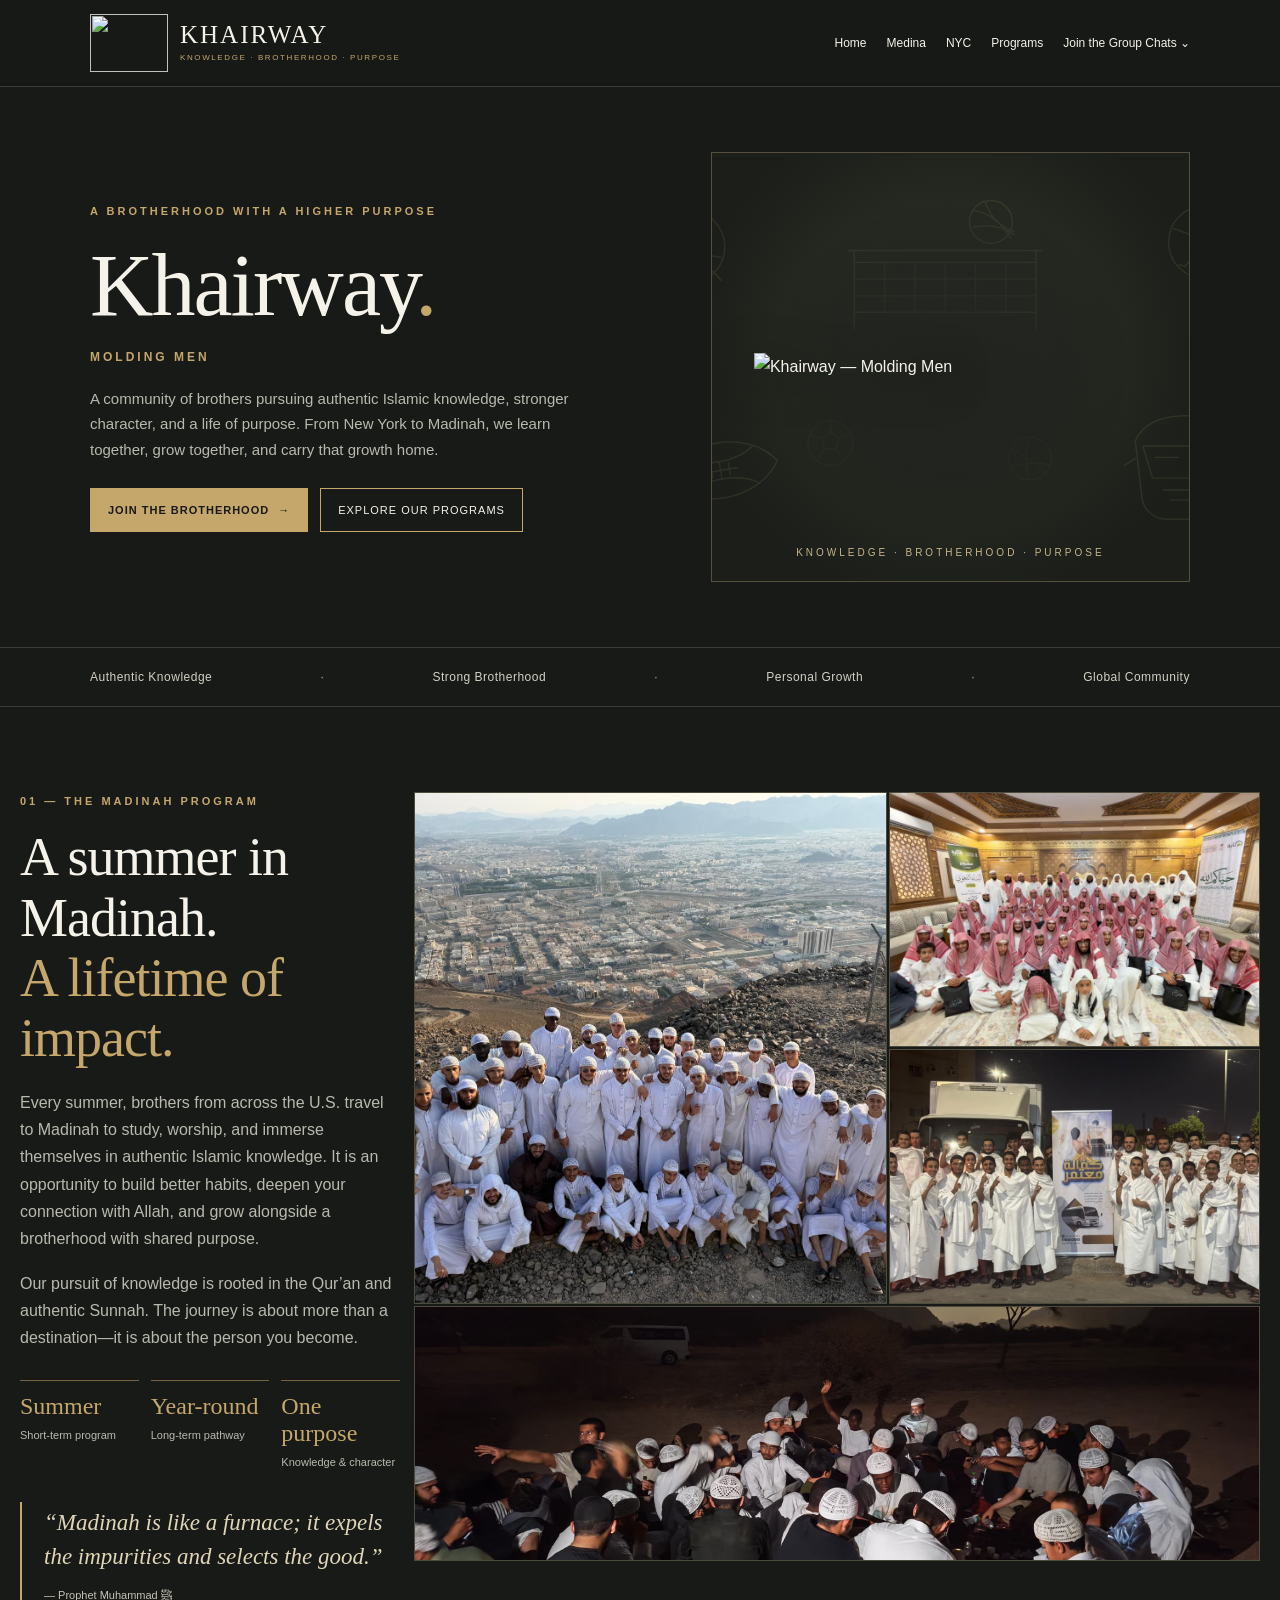
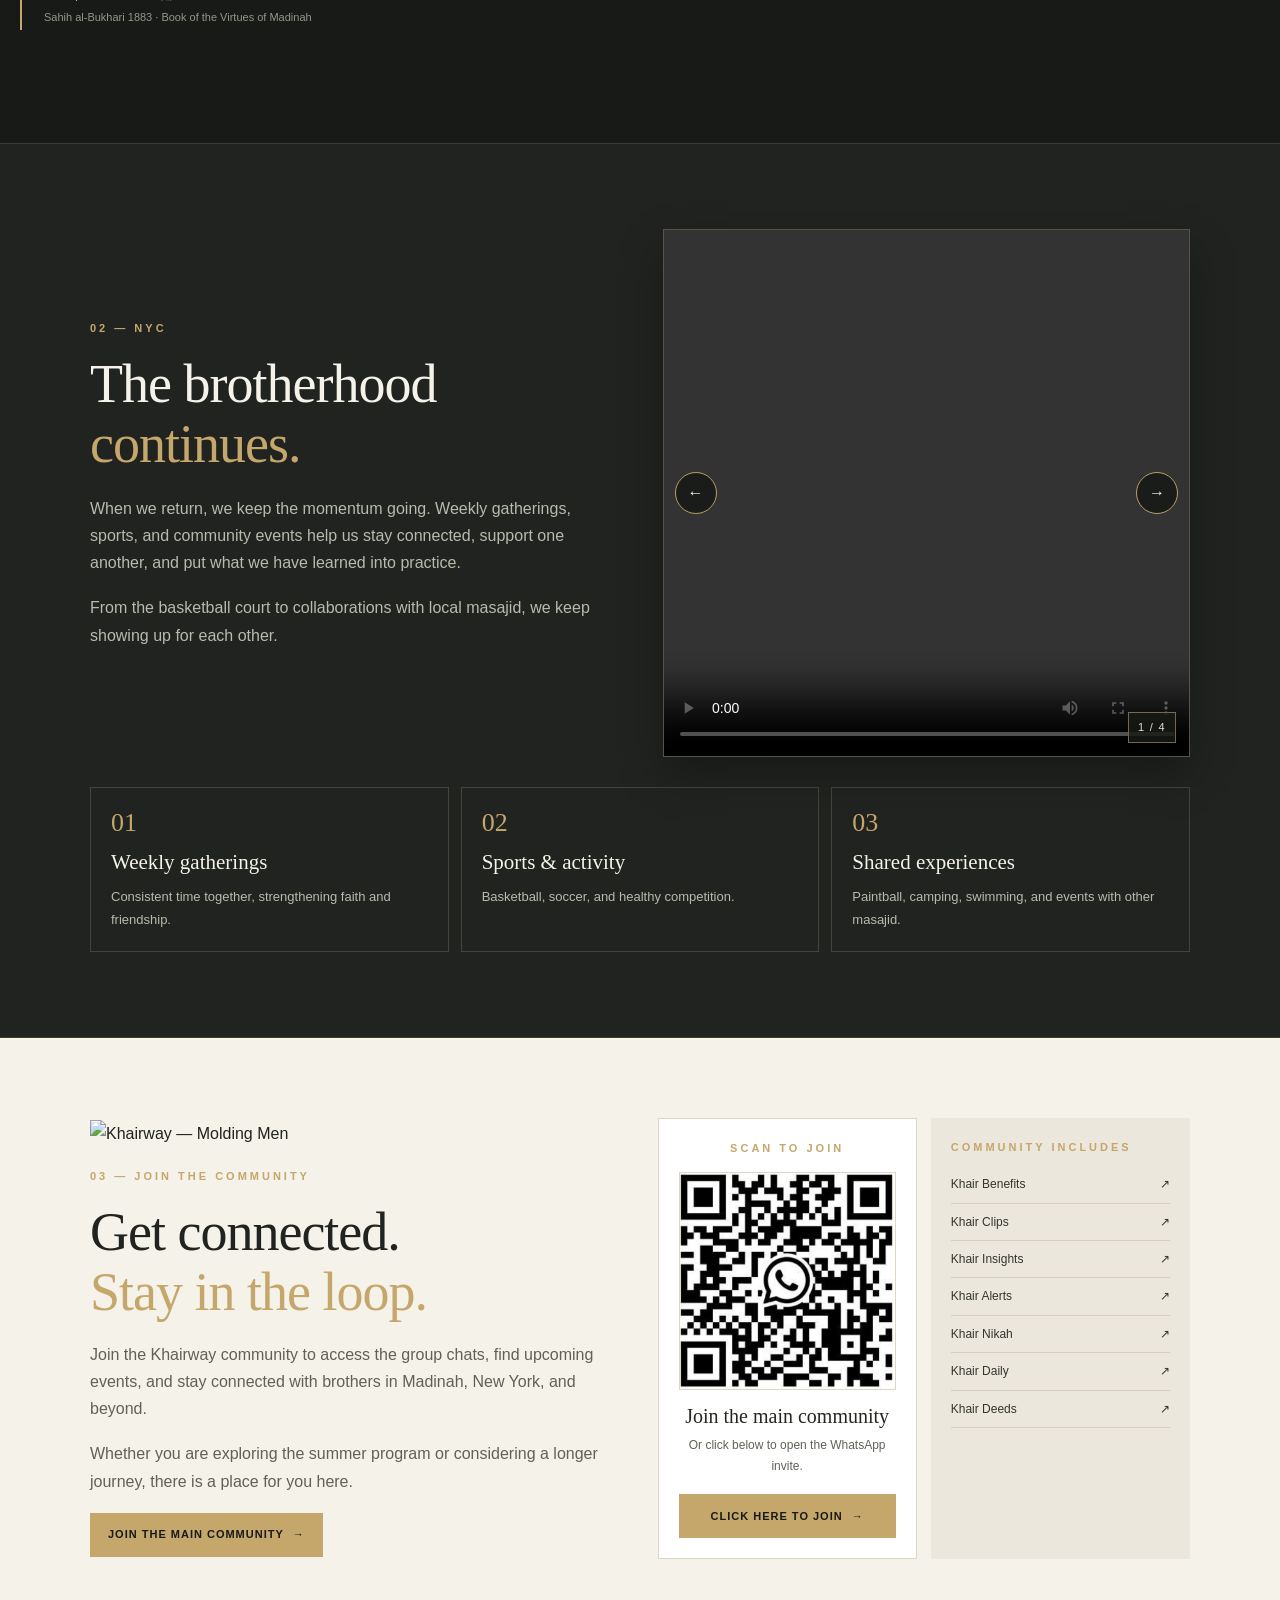
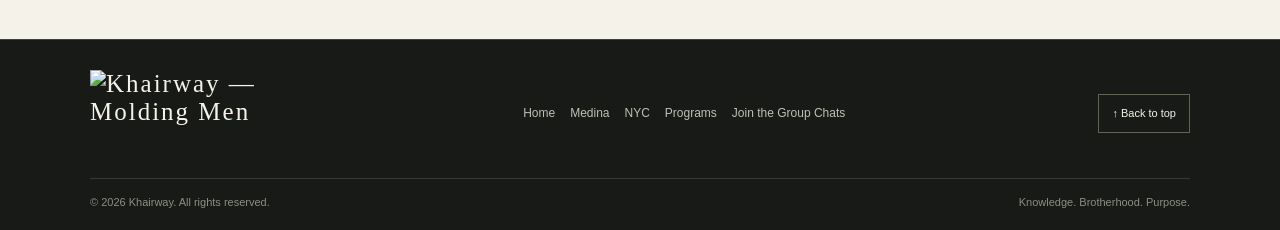
==== commit 1b598900: "Add files via upload" ====
--- a/index.html
+++ b/index.html
@@ -1,65 +1,194 @@
-<!DOCTYPE HTML>
-<!--
-	Story by HTML5 UP
-	html5up.net | @ajlkn
-	Free for personal and commercial use under the CCA 3.0 license (html5up.net/license)
--->
-<html>
-	<head>
-		<title>Khair Way</title>
-		<meta charset="utf-8" />
-		<meta name="viewport" content="width=device-width, initial-scale=1, user-scalable=no" />
-		<link rel="stylesheet" href="assets/css/main.css" />
-		<noscript><link rel="stylesheet" href="assets/css/noscript.css" /></noscript>
-		<link rel="icon" type="image/x-icon" href="/favicon.ico" />
-		<link rel="icon" type="image/png" sizes="32x32" href="/favicon-32x32.png" />
-		<link rel="icon" type="image/png" sizes="16x16" href="/favicon-16x16.png" />
-		<link rel="apple-touch-icon" sizes="180x180" href="/apple-touch-icon.png" />
-		<link rel="manifest" href="/site.webmanifest" />
-	</head>
-	<body class="is-preload">
-
-		<!-- Wrapper -->
-			<div id="wrapper" class="divided">
-
-				<!-- One -->
-					<section 
-					class="banner style1 orient-left content-align-left image-position-right fullscreen onload-image-fade-in onload-content-fade-right"
-					id="KW-join">
-						<div class="content">
-							<h1>Khair Way</h1>
-							<p class="major">A WhatsApp Community for Muslim youth to Thrive</p>
-							<p> Scan to Join now</p>
-							<p>Or tap <a href="https://chat.whatsapp.com/Eo68PZ4l4v1HEXco6u2U0p?mode=wwt"><strong>here</strong></a></p>
-							<p><i>Note:</i> The Khair Way WhatsApp community is for brothers only. Instead, please join our public benefits channel <a href="#KB-join">below</a></p>
-						</div>
-						<div class="image">
-							<img src=".\images\inUse\khairWayQRcode.jpeg" alt="QR Code failed to load. Join here: https://chat.whatsapp.com/Eo68PZ4l4v1HEXco6u2U0p?mode=wwt"/>
-						</div>
-					</section>
-
-					<section 
-						class="banner style1 orient-right content-align-left image-position-left fullscreen onload-image-fade-in onload-content-fade-left"
-						id="KB-join">
-						<div class="content">
-							<h1>Khair Benefits</h1>
-							<p class="major"></p>
-							<p>Scan to join our public channel!</p>
-							<p>Or tap <a href="https://whatsapp.com/channel/0029Vb6tWS2KLaHf7UXaNX1f"><strong>here</strong></a></p>
-						</div>
-						<div class="image">
-							<img src=".\images\inUse\khairBenefitsQRcode.jpeg" alt="QR Code failed to load. Join here: https://whatsapp.com/channel/0029Vb6tWS2KLaHf7UXaNX1f"/>
-						</div>
-					</section>
-
-		<!-- Scripts -->
-			<script src="assets/js/jquery.min.js"></script>
-			<script src="assets/js/jquery.scrollex.min.js"></script>
-			<script src="assets/js/jquery.scrolly.min.js"></script>
-			<script src="assets/js/browser.min.js"></script>
-			<script src="assets/js/breakpoints.min.js"></script>
-			<script src="assets/js/util.js"></script>
-			<script src="assets/js/main.js"></script>
-
-	</body>
-</html>+<!doctype html>
+<html lang="en">
+<head>
+  <meta charset="utf-8">
+  <meta name="viewport" content="width=device-width, initial-scale=1">
+  <meta name="description" content="Khairway is a brotherhood pursuing authentic Islamic knowledge, stronger character, and purposeful growth through study in Madinah and community in New York City.">
+  <meta name="theme-color" content="#171a17">
+  <meta property="og:title" content="Khairway — Molding Men">
+  <meta property="og:description" content="Knowledge. Brotherhood. Purpose. Explore Khairway's Madinah study program and NYC community.">
+  <meta property="og:type" content="website">
+  <title>Khairway — Molding Men | Knowledge, Brotherhood, Purpose</title>
+  <link rel="canonical" href="https://khairway.com/">
+  <link rel="stylesheet" href="styles.css">
+  <script src="script.js" defer></script>
+</head>
+<body>
+  <a class="skip-link" href="#main">Skip to content</a>
+  <header class="site-header">
+    <div class="container nav-wrap">
+      <a class="brand brand-header" href="#main" aria-label="Khairway home">
+        <img class="brand-logo" src="images/khairway-logo-light-gold.png" alt="" aria-hidden="true">
+        <span class="brand-copy"><strong>KHAIRWAY</strong><small>KNOWLEDGE · BROTHERHOOD · PURPOSE</small></span>
+      </a>
+      <button class="menu-toggle" type="button" aria-expanded="false" aria-controls="primary-nav">Menu <span aria-hidden="true">☰</span></button>
+      <nav class="primary-nav" id="primary-nav" aria-label="Main navigation">
+        <a href="#main">Home</a>
+        <a href="#medina">Medina</a>
+        <a href="#nyc">NYC</a>
+        <a href="#programs">Programs</a>
+        <details class="nav-dropdown">
+          <summary>Join the Group Chats <span aria-hidden="true">⌄</span></summary>
+          <div class="dropdown-panel">
+            <a href="https://chat.whatsapp.com/Eo68PZ4l4v1HEXco6u2U0p?mode=wwt" target="_blank" rel="noopener noreferrer">Main Community <span>↗</span></a>
+            <a href="https://www.whatsapp.com/channel/0029Vb6tWS2KLaHf7UXaNX1f" target="_blank" rel="noopener noreferrer">Khair Benefits <span>↗</span></a>
+            <a href="https://chat.whatsapp.com/DuKVOLJy0NlB9dxHpvWHI6?s=sw&amp;p=i&amp;mlu=0" target="_blank" rel="noopener noreferrer">Khair Clips <span>↗</span></a>
+            <a href="https://chat.whatsapp.com/DIcynuwBLIp3FBKQtrekQu?s=sw&amp;p=i&amp;mlu=0" target="_blank" rel="noopener noreferrer">Khair Insights <span>↗</span></a>
+            <a href="https://chat.whatsapp.com/FpzMnmWVzdDAzeIJ8G1Ipd?s=qt&amp;p=i&amp;mlu=0&amp;ilr=4" target="_blank" rel="noopener noreferrer">Khair Alerts <span>↗</span></a>
+            <a href="https://chat.whatsapp.com/GU599AT453l8Gs1sBvKuLP?s=sw&amp;p=i&amp;mlu=0" target="_blank" rel="noopener noreferrer">Khair Nikah <span>↗</span></a>
+            <a href="https://chat.whatsapp.com/FGhLXF9lplVC5lfTucQEdU?s=sw&amp;p=i&amp;mlu=0" target="_blank" rel="noopener noreferrer">Khair Daily <span>↗</span></a>
+            <a href="https://chat.whatsapp.com/KeFi4kn7iX44ZJ0N7IwIz2?s=sw&amp;p=i&amp;mlu=0" target="_blank" rel="noopener noreferrer">Khair Deeds <span>↗</span></a>
+          </div>
+        </details>
+      </nav>
+    </div>
+  </header>
+
+  <main id="main">
+    <section class="hero container" aria-labelledby="hero-title">
+      <div class="hero-copy">
+        <p class="eyebrow">A brotherhood with a higher purpose</p>
+        <h1 id="hero-title">Khairway<span class="gold">.</span></h1>
+        <p class="tagline">MOLDING MEN</p>
+        <p class="hero-description">A community of brothers pursuing authentic Islamic knowledge, stronger character, and a life of purpose. From New York to Madinah, we learn together, grow together, and carry that growth home.</p>
+        <div class="button-row">
+          <a class="button button-gold" href="#join-qr">Join the brotherhood <span aria-hidden="true">→</span></a>
+          <a class="button button-outline" href="#programs">Explore our programs</a>
+        </div>
+      </div>
+      <div class="hero-art" aria-label="Khairway Molding Men logo">
+        <img class="hero-logo" src="images/khairway-logo-light-gold.png" alt="Khairway — Molding Men">
+        <span class="hero-art-caption">KNOWLEDGE · BROTHERHOOD · PURPOSE</span>
+      </div>
+    </section>
+
+    <div class="pillars" aria-label="Our values">
+      <div class="container pillars-inner">
+        <span>Authentic Knowledge</span><i aria-hidden="true">·</i>
+        <span>Strong Brotherhood</span><i aria-hidden="true">·</i>
+        <span>Personal Growth</span><i aria-hidden="true">·</i>
+        <span>Global Community</span>
+      </div>
+    </div>
+
+    <section class="section container" id="medina" aria-labelledby="medina-title">
+      <span class="section-anchor" id="programs" aria-hidden="true"></span>
+      <div class="split-layout">
+        <div class="section-copy medina-copy">
+          <div class="medina-main-copy">
+            <p class="eyebrow">01 — The Madinah program</p>
+            <h2 id="medina-title">A summer in Madinah.<br><span class="gold">A lifetime of impact.</span></h2>
+            <p>Every summer, brothers from across the U.S. travel to Madinah to study, worship, and immerse themselves in authentic Islamic knowledge. It is an opportunity to build better habits, deepen your connection with Allah, and grow alongside a brotherhood with shared purpose.</p>
+            <p>Our pursuit of knowledge is rooted in the Qur’an and authentic Sunnah. The journey is about more than a destination—it is about the person you become.</p>
+          </div>
+          <div class="medina-details">
+            <div class="facts">
+              <div class="fact"><strong>Summer</strong><span>Short-term program</span></div>
+              <div class="fact"><strong>Year-round</strong><span>Long-term pathway</span></div>
+              <div class="fact"><strong>One purpose</strong><span>Knowledge &amp; character</span></div>
+            </div>
+            <figure class="hadith">
+              <blockquote>“Madinah is like a furnace; it expels the impurities and selects the good.”</blockquote>
+              <figcaption>— Prophet Muhammad ﷺ <span>Sahih al-Bukhari 1883 · Book of the Virtues of Madinah</span></figcaption>
+            </figure>
+          </div>
+        </div>
+        <div class="media-column">
+          <div class="medina-carousel" data-medina-carousel aria-label="Madinah program photos">
+            <div class="photo-grid medina-gallery" data-medina-track>
+              <figure class="photo-slot photo-tall has-media medina-slide"><img src="images/medina-brotherhood-city.jpg" alt="Khairway brothers overlooking the city near Madinah" loading="lazy"></figure>
+              <figure class="photo-slot has-media medina-slide"><img src="images/medina-study-circle.jpg" alt="Khairway brothers gathered for study" loading="lazy"></figure>
+              <figure class="photo-slot has-media medina-slide"><img src="images/medina-umrah-group.jpg" alt="Khairway brothers together during the journey" loading="lazy"></figure>
+              <figure class="photo-slot photo-wide has-media medina-slide"><img src="images/medina-desert-gathering.jpg" alt="Khairway brothers sharing a gathering outdoors" loading="lazy"></figure>
+            </div>
+            <button class="medina-carousel-button medina-carousel-prev" type="button" data-medina-prev aria-label="Previous Madinah photo">←</button>
+            <button class="medina-carousel-button medina-carousel-next" type="button" data-medina-next aria-label="Next Madinah photo">→</button>
+            <div class="medina-carousel-status" aria-live="polite"><span data-medina-current>1</span> / <span data-medina-total>4</span></div>
+          </div>
+        </div>
+      </div>
+    </section>
+
+    <section class="section section-dark" id="nyc" aria-labelledby="nyc-title">
+      <div class="container">
+        <div class="split-layout">
+          <div class="section-copy">
+            <p class="eyebrow">02 — NYC</p>
+            <h2 id="nyc-title">The brotherhood<br><span class="gold">continues.</span></h2>
+            <p>When we return, we keep the momentum going. Weekly gatherings, sports, and community events help us stay connected, support one another, and put what we have learned into practice.</p>
+            <p>From the basketball court to collaborations with local masajid, we keep showing up for each other.</p>
+          </div>
+          <div class="media-column">
+            <div class="video-carousel" data-video-carousel aria-label="NYC community clips">
+              <div class="video-viewport">
+                <div class="video-track" data-video-track>
+                  <div class="video-slide"><video controls playsinline preload="metadata"><source src="videos/nyc-01.mp4" type="video/mp4">Your browser does not support video.</video></div>
+                  <div class="video-slide"><video controls playsinline preload="metadata"><source src="videos/nyc-02.mp4" type="video/mp4">Your browser does not support video.</video></div>
+                  <div class="video-slide"><video controls playsinline preload="metadata"><source src="videos/nyc-03.mp4" type="video/mp4">Your browser does not support video.</video></div>
+                  <div class="video-slide"><video controls playsinline preload="metadata"><source src="videos/nyc-04.mp4" type="video/mp4">Your browser does not support video.</video></div>
+                </div>
+              </div>
+              <button class="carousel-button carousel-prev" type="button" data-video-prev aria-label="Previous NYC video">←</button>
+              <button class="carousel-button carousel-next" type="button" data-video-next aria-label="Next NYC video">→</button>
+              <div class="carousel-status" aria-live="polite"><span data-video-current>1</span> / <span data-video-total>4</span></div>
+            </div>
+          </div>
+        </div>
+        <div class="event-grid">
+          <article class="event-card"><span class="event-number">01</span><h3>Weekly gatherings</h3><p>Consistent time together, strengthening faith and friendship.</p></article>
+          <article class="event-card"><span class="event-number">02</span><h3>Sports &amp; activity</h3><p>Basketball, soccer, and healthy competition.</p></article>
+          <article class="event-card"><span class="event-number">03</span><h3>Shared experiences</h3><p>Paintball, camping, swimming, and events with other masajid.</p></article>
+        </div>
+      </div>
+    </section>
+
+    <section class="community-section" id="join" aria-labelledby="join-title">
+      <div class="container join-layout">
+        <div>
+          <img class="community-logo" src="images/khairway-logo-dark-gold.png" alt="Khairway — Molding Men">
+          <p class="eyebrow">03 — Join the community</p>
+          <h2 id="join-title">Get connected.<br><span class="gold">Stay in the loop.</span></h2>
+          <p>Join the Khairway community to access the group chats, find upcoming events, and stay connected with brothers in Madinah, New York, and beyond.</p>
+          <p>Whether you are exploring the summer program or considering a longer journey, there is a place for you here.</p>
+          <a class="button button-gold" href="https://chat.whatsapp.com/Eo68PZ4l4v1HEXco6u2U0p?mode=wwt" target="_blank" rel="noopener noreferrer">Join the main community <span aria-hidden="true">→</span></a>
+        </div>
+        <div class="join-side">
+          <div class="qr-card" id="join-qr">
+            <p class="eyebrow">Scan to join</p>
+            <img class="qr-image" src="images/khairway-qr.png" alt="Khairway main community WhatsApp QR code">
+            <h3>Join the main community</h3>
+            <p>Or click below to open the WhatsApp invite.</p>
+            <a class="button button-gold" href="https://chat.whatsapp.com/Eo68PZ4l4v1HEXco6u2U0p?mode=wwt" target="_blank" rel="noopener noreferrer">Click here to join <span aria-hidden="true">→</span></a>
+          </div>
+          <div class="group-list">
+            <p class="eyebrow">Community includes</p>
+            <ul>
+              <li><a href="https://www.whatsapp.com/channel/0029Vb6tWS2KLaHf7UXaNX1f" target="_blank" rel="noopener noreferrer">Khair Benefits <span>↗</span></a></li>
+              <li><a href="https://chat.whatsapp.com/DuKVOLJy0NlB9dxHpvWHI6?s=sw&amp;p=i&amp;mlu=0" target="_blank" rel="noopener noreferrer">Khair Clips <span>↗</span></a></li>
+              <li><a href="https://chat.whatsapp.com/DIcynuwBLIp3FBKQtrekQu?s=sw&amp;p=i&amp;mlu=0" target="_blank" rel="noopener noreferrer">Khair Insights <span>↗</span></a></li>
+              <li><a href="https://chat.whatsapp.com/FpzMnmWVzdDAzeIJ8G1Ipd?s=qt&amp;p=i&amp;mlu=0&amp;ilr=4" target="_blank" rel="noopener noreferrer">Khair Alerts <span>↗</span></a></li>
+              <li><a href="https://chat.whatsapp.com/GU599AT453l8Gs1sBvKuLP?s=sw&amp;p=i&amp;mlu=0" target="_blank" rel="noopener noreferrer">Khair Nikah <span>↗</span></a></li>
+              <li><a href="https://chat.whatsapp.com/FGhLXF9lplVC5lfTucQEdU?s=sw&amp;p=i&amp;mlu=0" target="_blank" rel="noopener noreferrer">Khair Daily <span>↗</span></a></li>
+              <li><a href="https://chat.whatsapp.com/KeFi4kn7iX44ZJ0N7IwIz2?s=sw&amp;p=i&amp;mlu=0" target="_blank" rel="noopener noreferrer">Khair Deeds <span>↗</span></a></li>
+            </ul>
+          </div>
+        </div>
+      </div>
+    </section>
+  </main>
+
+  <footer class="site-footer">
+    <div class="container footer-top">
+      <a class="brand brand-footer" href="#main" aria-label="Khairway home">
+        <img class="footer-logo" src="images/khairway-logo-light-gold.png" alt="Khairway — Molding Men">
+      </a>
+      <nav class="footer-nav" aria-label="Footer navigation">
+        <a href="#main">Home</a><a href="#medina">Medina</a><a href="#nyc">NYC</a>
+        <a href="#programs">Programs</a><a href="#join">Join the Group Chats</a>
+      </nav>
+      <button class="back-to-top" type="button" data-back-to-top>↑ Back to top</button>
+    </div>
+    <div class="container footer-bottom"><span>© <span data-year>2026</span> Khairway. All rights reserved.</span><span>Knowledge. Brotherhood. Purpose.</span></div>
+  </footer>
+</body>
+</html>
--- a/styles.css
+++ b/styles.css
@@ -0,0 +1,666 @@
+/* Khairway — shared site styles */
+:root {
+  color-scheme: dark;
+  --bg: #171a17;
+  --panel: #222720;
+  --panel-2: #292d25;
+  --gold: #c5a66b;
+  --gold-light: #e1c78f;
+  --cream: #f5f2e9;
+  --muted: #b9b9ae;
+  --line: #414238;
+  --serif: Georgia, "Times New Roman", serif;
+  --sans: Arial, Helvetica, sans-serif;
+}
+* { box-sizing: border-box; }
+html { scroll-behavior: smooth; scroll-padding-top: 90px; }
+body { margin: 0; background: var(--bg); color: var(--cream); font-family: var(--sans); line-height: 1.7; }
+a { color: inherit; text-decoration: none; }
+a:hover { color: var(--gold-light); }
+button, input { font: inherit; }
+img, video { max-width: 100%; }
+.container { width: min(1100px, calc(100% - 40px)); margin-inline: auto; }
+.skip-link { position: absolute; left: 12px; top: -60px; z-index: 100; background: var(--gold); color: var(--bg); padding: 8px 12px; }
+.skip-link:focus { top: 12px; }
+:focus-visible { outline: 2px solid var(--gold-light); outline-offset: 4px; }
+.gold { color: var(--gold); }
+h1, h2, h3 { margin: 0; font-family: var(--serif); font-weight: 400; line-height: 1.12; }
+h1 { font-size: clamp(48px, 8vw, 88px); letter-spacing: -2px; }
+h2 { font-size: clamp(34px, 5vw, 54px); letter-spacing: -1px; }
+h3 { font-size: 24px; }
+p { color: var(--muted); margin: 18px 0; }
+.eyebrow { color: var(--gold); font-size: 11px; font-weight: 700; letter-spacing: 3px; text-transform: uppercase; margin: 0 0 16px; }
+.button-row { display: flex; flex-wrap: wrap; gap: 12px; margin-top: 26px; }
+.button { display: inline-flex; align-items: center; justify-content: center; gap: 9px; min-height: 44px; border: 1px solid var(--gold); padding: 11px 17px; font-size: 11px; letter-spacing: 1px; text-transform: uppercase; transition: background .2s, color .2s; }
+.button-gold { background: var(--gold); color: var(--bg); font-weight: 700; }
+.button-gold:hover { background: var(--gold-light); color: var(--bg); }
+.button-outline { background: transparent; color: var(--cream); }
+.button-outline:hover { background: var(--gold); color: var(--bg); }
+.site-header { position: sticky; top: 0; z-index: 20; background: rgba(23, 26, 23, .97); border-bottom: 1px solid #3b3d34; backdrop-filter: blur(10px); }
+.nav-wrap { min-height: 75px; display: flex; align-items: center; justify-content: space-between; gap: 18px; }
+.brand { display: inline-block; flex-shrink: 0; font: 25px/1.1 var(--serif); letter-spacing: 2px; }
+.brand span { display: block; margin-top: 7px; color: var(--gold); font: 9px/1.3 var(--sans); letter-spacing: 2px; }
+.primary-nav { display: flex; align-items: center; gap: 20px; font-size: 12px; }
+.primary-nav > a, .nav-dropdown > summary { padding-block: 10px; }
+.nav-dropdown { position: relative; }
+.nav-dropdown summary { cursor: pointer; list-style: none; }
+.nav-dropdown summary::-webkit-details-marker { display: none; }
+.dropdown-panel { position: absolute; top: calc(100% + 7px); right: 0; width: 235px; padding: 8px; background: #242720; border: 1px solid #55503e; box-shadow: 0 12px 28px #0005; }
+.dropdown-panel a { display: flex; justify-content: space-between; gap: 10px; padding: 9px 11px; border-bottom: 1px solid #3b3d34; font-size: 13px; }
+.dropdown-panel a:last-child { border-bottom: 0; }
+.dropdown-panel a:hover { background: #30332b; color: var(--gold-light); }
+.menu-toggle { display: none; border: 1px solid #666; background: transparent; color: var(--cream); padding: 7px 11px; }
+.hero { min-height: 520px; display: grid; grid-template-columns: 1.1fr .9fr; align-items: center; gap: 35px; padding-block: 65px; }
+.hero-description { max-width: 520px; font-size: 15px; }
+.tagline { color: var(--gold); font-size: 12px; font-weight: 700; letter-spacing: 3px; margin: 12px 0; }
+.hero-art { min-height: 380px; position: relative; display: grid; place-items: center; overflow: hidden; border: 1px solid #55503e; background: radial-gradient(ellipse at 50% 45%, #34372d, #1b1e19 70%); }
+.hero-art::before, .hero-art::after { content: ""; position: absolute; width: 300px; height: 300px; border: 1px solid #a58a55; border-radius: 50%; opacity: .45; }
+.hero-art::after { width: 220px; height: 220px; }
+.hero-monogram { z-index: 1; color: var(--gold); font: 130px var(--serif); }
+.hero-art-caption { position: absolute; bottom: 20px; color: #c7b58a; font-size: 10px; letter-spacing: 3px; text-align: center; }
+.pillars { border-block: 1px solid #3b3d34; padding: 19px 0; }
+.pillars-inner { display: flex; justify-content: space-between; align-items: center; gap: 12px; color: #d4d0c3; font-size: 12px; letter-spacing: .5px; }
+.pillars i { color: var(--gold); font-style: normal; }
+.section { padding-block: 85px; }
+.split-layout { display: grid; grid-template-columns: 1fr 1fr; align-items: center; gap: 45px; }
+.section-copy h2 { margin: 0 0 20px; }
+.section-copy > p:not(.eyebrow) { max-width: 590px; }
+.facts { display: grid; grid-template-columns: repeat(3, 1fr); gap: 12px; margin: 28px 0; }
+.fact { border-top: 1px solid #776343; padding-top: 12px; }
+.fact strong { display: block; color: var(--gold); font: 24px var(--serif); }
+.fact span { color: var(--muted); font-size: 11px; }
+.hadith { margin: 28px 0; padding: 4px 0 4px 22px; border-left: 2px solid var(--gold); }
+.hadith blockquote { margin: 0; color: #e1d5b8; font: italic 23px/1.5 var(--serif); }
+.hadith figcaption { margin-top: 11px; color: #c7c3b7; font-size: 11px; }
+.hadith figcaption span { display: block; color: #96958a; margin-top: 3px; }
+.long-card { display: flex; align-items: center; justify-content: space-between; gap: 18px; margin-top: 25px; padding: 20px; border: 1px solid #5a503c; background: #20231d; }
+.long-card .eyebrow { margin-bottom: 8px; }
+.long-card h3 { font-size: 23px; }
+.long-card p { margin: 7px 0 0; font-size: 13px; }
+.media-column { min-width: 0; }
+.photo-grid { display: grid; grid-template-columns: 1fr 1fr; gap: 10px; }
+.photo-slot { position: relative; display: grid; place-items: center; min-height: 175px; overflow: hidden; border: 1px solid #4c4b3c; background: #292c25; padding: 14px; text-align: center; color: #c0b18c; font-size: 11px; letter-spacing: 1px; }
+.photo-slot.photo-tall { grid-row: span 2; min-height: 360px; }
+.photo-slot img, .photo-slot video { position: absolute; inset: 0; width: 100%; height: 100%; object-fit: cover; }
+.photo-slot span { position: relative; z-index: 1; padding: 7px 10px; background: #171a17c9; }
+.photo-slot span small { color: #aaa99f; font-size: 10px; }
+.photo-slot.has-media span { display: none; }
+.upload-control { display: inline-block; margin-top: 12px; color: var(--gold); font-size: 12px; text-decoration: underline; cursor: pointer; }
+.upload-control input { display: block; width: 100%; max-width: 100%; margin-top: 8px; color: var(--muted); font-size: 12px; }
+.small-note { color: #8e8e82; font-size: 11px; }
+code { color: #e0d2ae; }
+.section-dark { background: #20231f; border-block: 1px solid #3b3d34; }
+.event-grid { display: grid; grid-template-columns: repeat(3, 1fr); gap: 12px; margin-top: 30px; }
+.event-card { min-height: 150px; padding: 20px; border: 1px solid #44463b; }
+.event-number { color: var(--gold); font: 26px var(--serif); }
+.event-card h3 { margin: 12px 0; font-size: 21px; }
+.event-card p { margin: 0; font-size: 13px; }
+.community-section { padding-block: 80px; background: var(--cream); color: #20231f; }
+.community-section h2 { color: #20231f; }
+.community-section p:not(.eyebrow) { color: #606157; }
+.join-layout { display: grid; grid-template-columns: 1fr 1fr; align-items: center; gap: 35px; }
+.join-side { display: grid; grid-template-columns: minmax(0, 1fr) minmax(0, 1fr); gap: 14px; align-items: stretch; }
+.qr-card { padding: 20px; border: 1px solid #ded6c5; background: #fff; color: #242720; text-align: center; }
+.qr-card .eyebrow { margin-bottom: 5px; }
+.qr-card h3 { font-size: 20px; }
+.qr-card p:not(.eyebrow) { margin: 8px 0; font-size: 12px; }
+.qr-card .button { margin-top: 10px; width: 100%; }
+.qr-image { display: block; width: min(100%, 240px); height: auto; margin: 15px auto; border: 1px solid #ded6c5; background: #fff; }
+.group-list { padding: 20px; background: #ebe7dc; }
+.group-list .eyebrow { margin-bottom: 10px; }
+.group-list ul { list-style: none; margin: 0; padding: 0; }
+.group-list li { border-bottom: 1px solid #d4cebf; }
+.group-list li a { display: flex; justify-content: space-between; padding: 8px 0; color: #33362e; font-size: 12px; }
+.group-list li a:hover { color: #8d6b2e; }
+.text-link { display: inline-block; margin-top: 15px; color: #5b4a2d; font-size: 12px; text-decoration: underline; }
+.long-section { background: linear-gradient(120deg, #20231e, #171a17); }
+.long-preview { display: grid; grid-template-columns: 1fr 1fr; gap: 40px; align-items: center; }
+.hadith-large { margin: 0; }
+.hadith-large blockquote { font-size: 22px; }
+.hadith-large hr { border: 0; border-top: 1px solid #49483c; margin: 25px 0; }
+.site-footer { border-top: 1px solid #414238; padding: 30px 0 18px; }
+.footer-top { display: flex; align-items: center; justify-content: space-between; gap: 20px; flex-wrap: wrap; }
+.footer-nav { display: flex; flex-wrap: wrap; gap: 15px; color: #c1bfb3; font-size: 12px; }
+.back-to-top { padding: 9px 13px; border: 1px solid #68634f; background: transparent; color: var(--cream); font-size: 11px; }
+.footer-bottom { display: flex; justify-content: space-between; gap: 15px; margin-top: 22px; padding-top: 14px; border-top: 1px solid #383a32; color: #8e8e82; font-size: 11px; }
+.long-hero { display: grid; grid-template-columns: 1.1fr .9fr; align-items: center; gap: 35px; padding-block: 70px; }
+.long-hero-copy > p:not(.eyebrow):not(.tagline) { max-width: 550px; }
+.long-hero-art { min-height: 340px; }
+.section-heading { max-width: 650px; margin-bottom: 35px; }
+.hadith-list { display: grid; grid-template-columns: repeat(3, 1fr); gap: 24px; }
+.hadith-list .hadith { margin: 0; }
+.hadith-list blockquote { font-size: 20px; }
+.long-photo-placeholder { display: grid; place-items: center; min-height: 330px; padding: 20px; border: 1px solid #4c4b3c; background: #292c25; color: #c0b18c; text-align: center; font-size: 12px; letter-spacing: 1px; }
+.long-photo-placeholder small { color: #aaa99f; font-size: 10px; }
+.long-note { padding: 25px; border: 1px solid #4b4b3c; }
+.long-note h3 { margin-bottom: 15px; }
+.check-list { margin: 0; padding-left: 20px; color: var(--muted); }
+.check-list li { padding: 6px 0; }
+
+@media (max-width: 850px) {
+  .primary-nav { gap: 12px; }
+  .join-side { grid-template-columns: 1fr; }
+  .pillars-inner { flex-wrap: wrap; justify-content: center; }
+}
+@media (max-width: 760px) {
+  .container { width: calc(100% - 30px); }
+  .nav-wrap { min-height: 66px; flex-wrap: wrap; }
+  .menu-toggle { display: block; }
+  .primary-nav { display: none; width: 100%; flex-direction: column; align-items: stretch; gap: 0; padding-bottom: 12px; }
+  .primary-nav.is-open { display: flex; }
+  .primary-nav > a, .nav-dropdown > summary { padding: 11px 3px; border-bottom: 1px solid #393a32; }
+  .dropdown-panel { position: static; width: 100%; margin-top: 8px; box-shadow: none; }
+  .hero, .long-hero { grid-template-columns: 1fr; padding-block: 48px; gap: 25px; }
+  .hero-art { min-height: 260px; }
+  .section { padding-block: 65px; }
+  .split-layout, .join-layout, .long-preview { grid-template-columns: 1fr; gap: 28px; }
+  .photo-slot.photo-tall { min-height: 260px; }
+  .event-grid { grid-template-columns: 1fr 1fr; }
+  .long-card { align-items: flex-start; flex-direction: column; }
+  .hadith-list { grid-template-columns: 1fr; gap: 20px; }
+  .community-section { padding-block: 60px; }
+  .footer-bottom { flex-direction: column; }
+}
+@media (max-width: 430px) {
+  .event-grid { grid-template-columns: 1fr; }
+  .photo-grid { gap: 7px; }
+  .photo-slot { min-height: 145px; padding: 8px; font-size: 10px; }
+  .photo-slot.photo-tall { min-height: 230px; }
+  .facts { grid-template-columns: 1fr 1fr; }
+  .hadith blockquote { font-size: 20px; }
+  .footer-nav { gap: 10px 14px; }
+}
+@media (prefers-reduced-motion: reduce) {
+  html { scroll-behavior: auto; }
+  *, *::before, *::after { transition-duration: .01ms !important; animation-duration: .01ms !important; }
+}
+
+/* 2026-09 Khairway content refresh */
+.brand { display: inline-flex; align-items: center; gap: 10px; }
+.brand-logo { width: 58px; height: 44px; object-fit: contain; flex: 0 0 auto; }
+.brand-copy { display: block; }
+.brand-copy strong { display: block; font: 25px/1.05 var(--serif); letter-spacing: 2px; font-weight: 400; }
+.brand-copy small { display: block; margin-top: 5px; color: var(--gold); font: 8px/1.3 var(--sans); letter-spacing: 1.6px; white-space: nowrap; }
+.hero-art { padding: 45px; }
+.hero-logo { position: relative; z-index: 1; width: min(86%, 380px); height: auto; object-fit: contain; }
+.hero-art::before, .hero-art::after { opacity: .23; }
+.medina-gallery .photo-wide { grid-column: 1 / -1; min-height: 190px; }
+.brand-footer { min-width: 170px; }
+.footer-logo { display: block; width: 180px; height: 86px; object-fit: contain; object-position: left center; }
+
+@media (max-width: 900px) {
+  .brand-copy small { display: none; }
+  .brand-logo { width: 52px; }
+}
+@media (max-width: 760px) {
+  .brand-copy strong { font-size: 21px; }
+  .hero-art { padding: 30px; }
+}
+@media (max-width: 430px) {
+  .brand-logo { width: 44px; height: 38px; }
+  .brand-copy strong { font-size: 19px; }
+  .medina-gallery .photo-wide { min-height: 160px; }
+}
+.brand .brand-copy { margin: 0; color: inherit; font: inherit; letter-spacing: normal; }
+.community-logo { display: block; width: 170px; height: auto; margin: 0 0 18px; }
+
+/* 2026-09-13 refinement pass */
+html { scroll-padding-top: 104px; }
+.section-anchor { display: block; position: relative; top: -2px; scroll-margin-top: 104px; }
+#join-qr { scroll-margin-top: 118px; }
+
+/* Larger, more readable Khairway marks */
+.nav-wrap { min-height: 86px; }
+.brand-header { gap: 12px; }
+.brand-logo { width: 78px; height: 58px; }
+.hero-art { min-height: 430px; padding: 34px; background-image: url("images/sports-pattern.svg"), radial-gradient(ellipse at 50% 45%, #34372d, #1b1e19 70%); background-size: cover, auto; background-position: center, center; background-repeat: no-repeat; }
+.hero-art::before, .hero-art::after { display: none; }
+.hero-logo { width: min(94%, 470px); }
+.hero-art-caption { z-index: 2; }
+.community-logo { width: 225px; margin-bottom: 20px; }
+
+/* Let the Madinah imagery feel fuller while keeping copy on the left. */
+#medina .split-layout { grid-template-columns: minmax(0, .86fr) minmax(0, 1.14fr); gap: 30px; }
+.medina-gallery { grid-template-columns: 1.12fr .88fr; gap: 7px; }
+.medina-gallery .photo-slot { min-height: 245px; padding: 0; }
+.medina-gallery .photo-tall { min-height: 500px; }
+.medina-gallery .photo-wide { min-height: 255px; }
+.medina-gallery img { object-position: center; }
+
+/* Single-video NYC carousel. */
+.video-carousel { position: relative; width: min(100%, 560px); margin-inline: auto; }
+.video-viewport { overflow: hidden; border: 1px solid #555446; background: #111; box-shadow: 0 18px 42px #0004; }
+.video-track { display: flex; width: 100%; transition: transform .48s ease; }
+.video-slide { flex: 0 0 100%; min-width: 100%; aspect-ratio: 1 / 1; background: #111; }
+.video-slide video { display: block; width: 100%; height: 100%; object-fit: cover; background: #111; }
+.carousel-button { position: absolute; top: 50%; z-index: 4; width: 42px; height: 42px; display: grid; place-items: center; transform: translateY(-50%); border: 1px solid #b89d68; border-radius: 50%; background: rgba(23,26,23,.88); color: var(--cream); cursor: pointer; transition: background .2s, color .2s, transform .2s; }
+.carousel-button:hover { background: var(--gold); color: var(--bg); transform: translateY(-50%) scale(1.05); }
+.carousel-prev { left: 12px; }
+.carousel-next { right: 12px; }
+.carousel-status { position: absolute; right: 14px; bottom: 14px; z-index: 4; padding: 5px 9px; border: 1px solid #766849; background: rgba(23,26,23,.82); color: #e5dcc8; font-size: 11px; letter-spacing: 1.3px; }
+
+@media (max-width: 900px) {
+  .brand-logo { width: 68px; height: 52px; }
+  #medina .split-layout { grid-template-columns: minmax(0, .9fr) minmax(0, 1.1fr); gap: 24px; }
+  .medina-gallery .photo-slot { min-height: 210px; }
+  .medina-gallery .photo-tall { min-height: 427px; }
+  .medina-gallery .photo-wide { min-height: 220px; }
+}
+@media (max-width: 760px) {
+  html { scroll-padding-top: 80px; }
+  .nav-wrap { min-height: 72px; }
+  .brand-logo { width: 60px; height: 46px; }
+  .hero-art { min-height: 320px; padding: 24px; }
+  .hero-logo { width: min(92%, 410px); }
+  #medina .split-layout { grid-template-columns: 1fr; }
+  .medina-gallery .photo-slot { min-height: 190px; }
+  .medina-gallery .photo-tall { min-height: 387px; }
+  .medina-gallery .photo-wide { min-height: 215px; }
+  .community-logo { width: 205px; }
+  #join-qr { scroll-margin-top: 88px; }
+}
+@media (max-width: 430px) {
+  .brand-logo { width: 52px; height: 42px; }
+  .hero-art { min-height: 285px; }
+  .medina-gallery { gap: 5px; }
+  .medina-gallery .photo-slot { min-height: 150px; }
+  .medina-gallery .photo-tall { min-height: 305px; }
+  .medina-gallery .photo-wide { min-height: 175px; }
+  .carousel-button { width: 38px; height: 38px; }
+}
+
+/* 2026-09-13 hero/gallery polish pass */
+/* Keep the sports motif clean and extremely faint while making the Khairway mark the focal point. */
+.hero-art {
+  isolation: isolate;
+  background-image: url("images/sports-pattern.svg"), radial-gradient(ellipse at 50% 46%, #35382f 0%, #242820 48%, #1b1e19 78%);
+  background-size: 100% 100%, auto;
+  background-position: center, center;
+  background-repeat: no-repeat;
+}
+.hero-art::before {
+  content: "";
+  display: block;
+  position: absolute;
+  inset: 12% 13%;
+  z-index: 0;
+  border: 0;
+  border-radius: 50%;
+  width: auto;
+  height: auto;
+  opacity: 1;
+  background: radial-gradient(ellipse at center, rgba(23,26,23,.72) 0%, rgba(23,26,23,.38) 48%, rgba(23,26,23,0) 76%);
+  pointer-events: none;
+}
+.hero-art::after { display: none; }
+.hero-logo {
+  z-index: 2;
+  width: min(96%, 500px);
+  filter: drop-shadow(0 7px 22px rgba(0,0,0,.58));
+}
+.hero-art-caption { z-index: 3; }
+
+/* Give the Madinah media substantially more horizontal room and remove dead space. */
+#medina.container { width: min(1380px, calc(100% - 40px)); }
+#medina .split-layout {
+  grid-template-columns: minmax(360px, .68fr) minmax(0, 1.32fr);
+  gap: 20px;
+  align-items: stretch;
+}
+#medina .media-column { min-width: 0; align-self: stretch; display: flex; }
+.medina-gallery {
+  width: 100%;
+  flex: 1 1 auto;
+  grid-template-columns: 1.12fr .88fr;
+  grid-template-rows: minmax(250px, 1fr) minmax(250px, 1fr) minmax(255px, .95fr);
+  gap: 3px;
+}
+.medina-gallery .photo-slot,
+.medina-gallery .photo-tall,
+.medina-gallery .photo-wide {
+  min-height: 0;
+}
+.medina-gallery .photo-tall { grid-row: 1 / span 2; }
+.medina-gallery .photo-wide { grid-column: 1 / -1; grid-row: 3; }
+.medina-gallery img { width: 100%; height: 100%; object-fit: cover; object-position: center; }
+
+@media (max-width: 1100px) {
+  #medina.container { width: min(1180px, calc(100% - 36px)); }
+  #medina .split-layout { grid-template-columns: minmax(330px, .8fr) minmax(0, 1.2fr); gap: 16px; }
+  .medina-gallery { grid-template-rows: minmax(215px, 1fr) minmax(215px, 1fr) minmax(220px, .92fr); }
+}
+
+@media (max-width: 760px) {
+  #medina.container { width: calc(100% - 30px); }
+  #medina .split-layout { grid-template-columns: 1fr; gap: 28px; }
+  #medina .media-column { display: block; }
+  .medina-gallery {
+    grid-template-columns: 1.12fr .88fr;
+    grid-template-rows: 190px 190px 215px;
+    gap: 3px;
+  }
+}
+
+@media (max-width: 430px) {
+  .medina-gallery { grid-template-rows: 150px 150px 175px; gap: 2px; }
+}
+
+/* 2026-09-18 desktop + mobile presentation pass */
+/* Keep the Madinah imagery tightly grouped and give the media more visual weight on desktop. */
+#medina .split-layout {
+  grid-template-columns: minmax(350px, .62fr) minmax(0, 1.38fr);
+  gap: 14px;
+}
+#medina .media-column { align-items: stretch; }
+.medina-carousel { position: relative; width: 100%; flex: 1 1 auto; min-width: 0; }
+.medina-gallery { gap: 2px; }
+.medina-gallery .photo-slot { margin: 0; }
+.medina-carousel-button,
+.medina-carousel-status { display: none; }
+
+@media (max-width: 1100px) and (min-width: 761px) {
+  #medina .split-layout {
+    grid-template-columns: minmax(325px, .76fr) minmax(0, 1.24fr);
+    gap: 12px;
+  }
+}
+
+@media (max-width: 760px) {
+  /* Header: logo left, KHAIRWAY wordmark truly centered, menu right. */
+  .nav-wrap {
+    position: relative;
+    display: flex;
+    min-height: 72px;
+    padding-block: 7px;
+  }
+  .brand-header {
+    position: relative;
+    width: 100%;
+    min-height: 56px;
+    display: flex;
+    align-items: center;
+    padding-right: 74px;
+  }
+  .brand-header .brand-copy {
+    position: absolute;
+    left: 50%;
+    top: 50%;
+    margin: 0;
+    transform: translate(-50%, -50%);
+    text-align: center;
+    white-space: nowrap;
+    pointer-events: none;
+  }
+  .brand-header .brand-copy strong { margin: 0; }
+  .menu-toggle {
+    position: absolute;
+    right: 0;
+    top: 50%;
+    z-index: 2;
+    transform: translateY(-50%);
+  }
+  .primary-nav { flex-basis: 100%; }
+
+  /* Equal, compact hero CTAs that remain side-by-side on phones. */
+  .hero-copy .button-row {
+    display: grid;
+    grid-template-columns: repeat(2, minmax(0, 1fr));
+    gap: 8px;
+    width: 100%;
+  }
+  .hero-copy .button-row .button {
+    width: 100%;
+    min-height: 58px;
+    padding: 9px 7px;
+    line-height: 1.25;
+    text-align: center;
+    font-size: 10px;
+    letter-spacing: .65px;
+  }
+
+  /* Madinah facts form a clean funnel: two above, One Purpose centered below. */
+  .facts {
+    grid-template-columns: repeat(2, minmax(0, 1fr));
+    gap: 14px 10px;
+  }
+  .facts .fact { text-align: center; }
+  .facts .fact:last-child {
+    grid-column: 1 / -1;
+    width: 50%;
+    justify-self: center;
+  }
+
+  /* Mobile-only Madinah image carousel: full-width, swipeable, and auto-rotating via JS. */
+  #medina .split-layout { gap: 28px; }
+  #medina .media-column { display: block; }
+  .medina-carousel {
+    overflow: hidden;
+    border: 1px solid #4c4b3c;
+    background: #20231f;
+  }
+  .medina-gallery {
+    display: flex;
+    width: 100%;
+    grid-template-columns: none;
+    grid-template-rows: none;
+    gap: 0;
+    overflow-x: auto;
+    overflow-y: hidden;
+    scroll-snap-type: x mandatory;
+    scroll-behavior: smooth;
+    scrollbar-width: none;
+    -ms-overflow-style: none;
+    overscroll-behavior-x: contain;
+    touch-action: pan-x pan-y;
+  }
+  .medina-gallery::-webkit-scrollbar { display: none; }
+  .medina-gallery .medina-slide,
+  .medina-gallery .photo-slot,
+  .medina-gallery .photo-tall,
+  .medina-gallery .photo-wide {
+    position: relative;
+    flex: 0 0 100%;
+    width: 100%;
+    min-width: 100%;
+    min-height: 0;
+    height: auto;
+    aspect-ratio: 4 / 3;
+    grid-row: auto;
+    grid-column: auto;
+    scroll-snap-align: start;
+    scroll-snap-stop: always;
+    border: 0;
+  }
+  .medina-gallery img {
+    width: 100%;
+    height: 100%;
+    object-fit: cover;
+    object-position: center;
+  }
+  .medina-carousel-button {
+    position: absolute;
+    top: 50%;
+    z-index: 5;
+    display: grid;
+    width: 38px;
+    height: 38px;
+    place-items: center;
+    transform: translateY(-50%);
+    border: 1px solid rgba(225,199,143,.85);
+    border-radius: 50%;
+    background: rgba(23,26,23,.78);
+    color: var(--cream);
+    cursor: pointer;
+    backdrop-filter: blur(5px);
+  }
+  .medina-carousel-prev { left: 10px; }
+  .medina-carousel-next { right: 10px; }
+  .medina-carousel-status {
+    position: absolute;
+    right: 11px;
+    bottom: 11px;
+    z-index: 5;
+    display: block;
+    padding: 4px 8px;
+    border: 1px solid rgba(225,199,143,.72);
+    background: rgba(23,26,23,.76);
+    color: #efe4ca;
+    font-size: 10px;
+    letter-spacing: 1.2px;
+    backdrop-filter: blur(5px);
+  }
+}
+
+@media (max-width: 430px) {
+  .brand-header { padding-right: 68px; }
+  .brand-header .brand-copy strong { font-size: 18px; letter-spacing: 1.6px; }
+  .hero-copy .button-row .button { min-height: 60px; font-size: 9.5px; }
+  .medina-gallery .medina-slide,
+  .medina-gallery .photo-slot,
+  .medina-gallery .photo-tall,
+  .medina-gallery .photo-wide { aspect-ratio: 1 / 1; }
+}
+
+
+/* Preserve the original desktop paragraph measure after grouping the Madinah copy for mobile. */
+#medina .medina-main-copy > p:not(.eyebrow) { max-width: 590px; }
+
+/* 2026-09-18 Madinah mobile breakpoint restructure */
+@media (max-width: 760px) {
+  #medina {
+    padding-block: 54px;
+  }
+
+  #medina .split-layout {
+    display: block;
+  }
+
+  /* Top half: narrative left, program facts + hadith right. */
+  #medina .medina-copy {
+    display: grid;
+    grid-template-columns: minmax(0, 1.08fr) minmax(0, .92fr);
+    gap: 0;
+    align-items: start;
+    margin-bottom: 24px;
+  }
+
+  #medina .medina-main-copy {
+    min-width: 0;
+    padding-right: 16px;
+  }
+
+  #medina .medina-details {
+    min-width: 0;
+    padding-left: 16px;
+    border-left: 1px solid rgba(197, 166, 107, .52);
+  }
+
+  #medina .medina-main-copy .eyebrow {
+    margin-bottom: 10px;
+    font-size: 8px;
+    letter-spacing: 1.55px;
+  }
+
+  #medina .medina-main-copy h2 {
+    margin-bottom: 12px;
+    font-size: clamp(25px, 7.2vw, 34px);
+    line-height: 1.08;
+    letter-spacing: -.6px;
+  }
+
+  #medina .medina-main-copy > p:not(.eyebrow) {
+    max-width: none;
+    margin: 9px 0;
+    font-size: clamp(10.5px, 2.85vw, 12.5px);
+    line-height: 1.55;
+  }
+
+  #medina .medina-details .facts {
+    display: grid;
+    grid-template-columns: 1fr;
+    gap: 9px;
+    margin: 0 0 16px;
+  }
+
+  #medina .medina-details .fact,
+  #medina .medina-details .facts .fact:last-child {
+    width: 100%;
+    grid-column: auto;
+    justify-self: stretch;
+    padding-top: 7px;
+    text-align: left;
+  }
+
+  #medina .medina-details .fact strong {
+    font-size: clamp(18px, 5vw, 23px);
+    line-height: 1.08;
+  }
+
+  #medina .medina-details .fact span {
+    display: block;
+    margin-top: 2px;
+    font-size: clamp(8px, 2.2vw, 10px);
+    line-height: 1.35;
+  }
+
+  #medina .medina-details .hadith {
+    margin: 0;
+    padding: 1px 0 1px 10px;
+    border-left-width: 1px;
+  }
+
+  #medina .medina-details .hadith blockquote {
+    font-size: clamp(13px, 3.5vw, 17px);
+    line-height: 1.4;
+  }
+
+  #medina .medina-details .hadith figcaption {
+    margin-top: 7px;
+    font-size: clamp(7.5px, 2vw, 9px);
+    line-height: 1.35;
+  }
+
+  /* Bottom half: one large carousel spanning the full Madinah content width. */
+  #medina .media-column {
+    width: 100%;
+    margin: 0;
+  }
+
+  #medina .medina-carousel {
+    width: 100%;
+    height: clamp(250px, 67vw, 360px);
+    overflow: hidden;
+  }
+
+  #medina .medina-gallery {
+    height: 100%;
+  }
+
+  #medina .medina-gallery .medina-slide,
+  #medina .medina-gallery .photo-slot,
+  #medina .medina-gallery .photo-tall,
+  #medina .medina-gallery .photo-wide {
+    height: 100%;
+    min-height: 100%;
+    aspect-ratio: auto;
+  }
+}
+
+@media (max-width: 430px) {
+  #medina.container {
+    width: calc(100% - 22px);
+  }
+
+  #medina .medina-copy {
+    grid-template-columns: minmax(0, 1.04fr) minmax(0, .96fr);
+    margin-bottom: 18px;
+  }
+
+  #medina .medina-main-copy { padding-right: 11px; }
+  #medina .medina-details { padding-left: 11px; }
+  #medina .medina-main-copy h2 { font-size: clamp(22px, 7vw, 29px); }
+  #medina .medina-main-copy > p:not(.eyebrow) { font-size: 10px; line-height: 1.48; }
+  #medina .medina-details .fact strong { font-size: 18px; }
+  #medina .medina-details .hadith blockquote { font-size: 13px; }
+  #medina .medina-carousel { height: clamp(240px, 70vw, 305px); }
+}
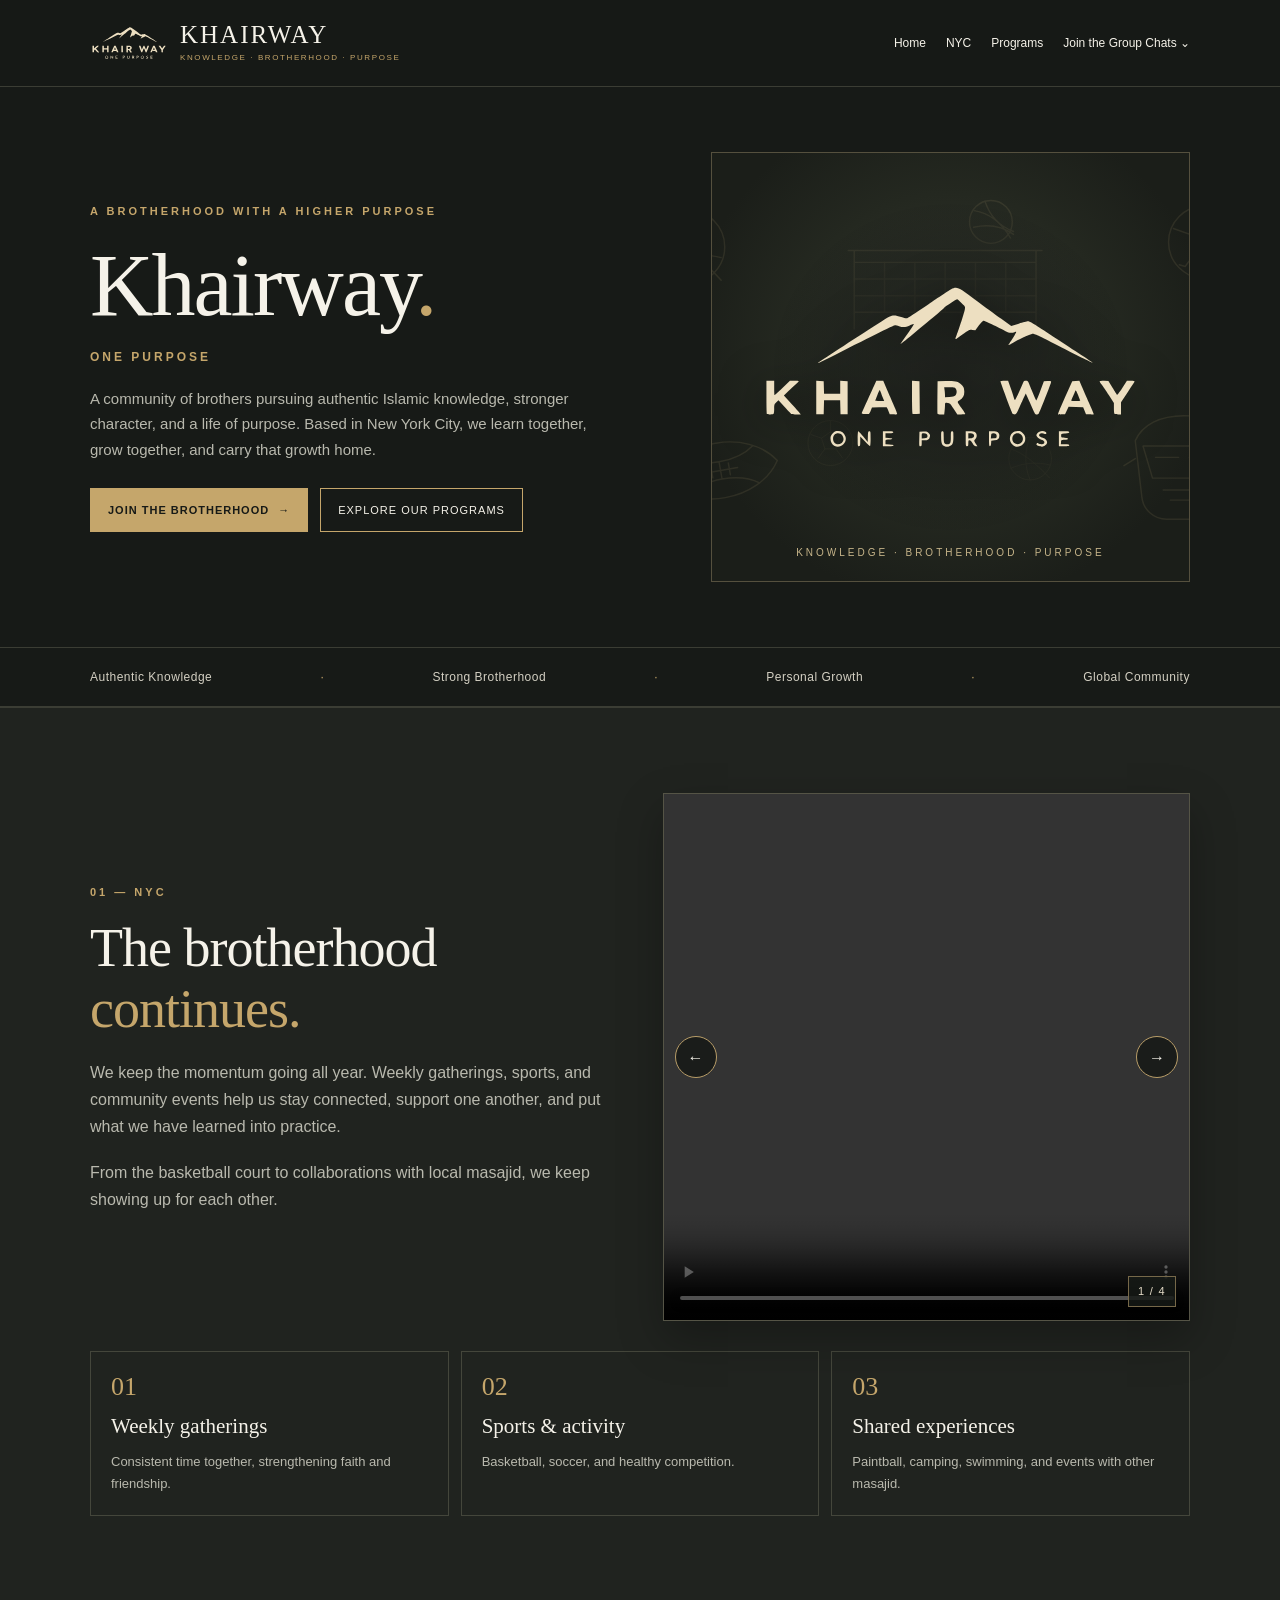
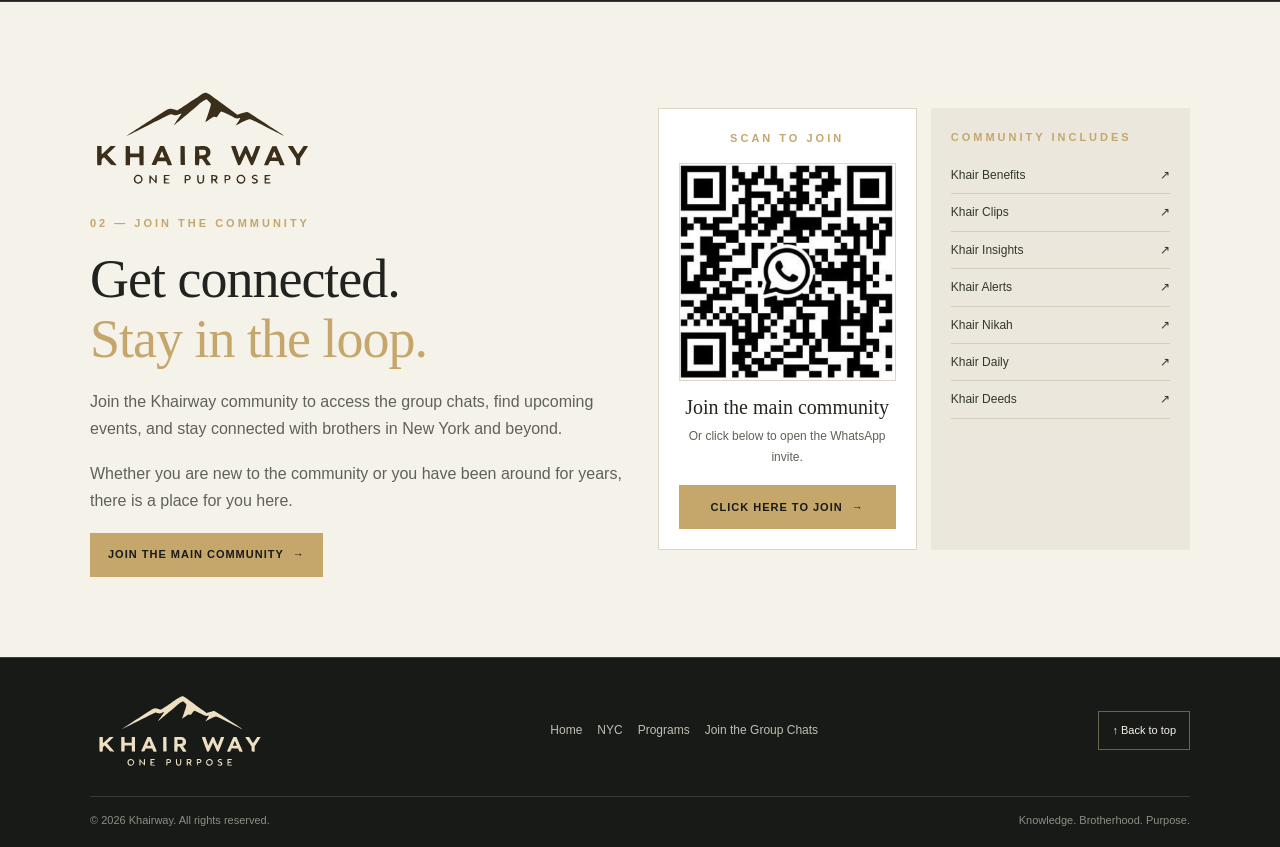
==== commit 21494910: "feat(logo): update logos to newer version and switch to SVGs" ====
--- a/index.html
+++ b/index.html
@@ -3,12 +3,12 @@
 <head>
   <meta charset="utf-8">
   <meta name="viewport" content="width=device-width, initial-scale=1">
-  <meta name="description" content="Khairway is a brotherhood pursuing authentic Islamic knowledge, stronger character, and purposeful growth through study in Madinah and community in New York City.">
+  <meta name="description" content="Khairway is a brotherhood in New York City pursuing authentic Islamic knowledge, stronger character, and purposeful growth through community, gatherings, and shared experiences.">
   <meta name="theme-color" content="#171a17">
-  <meta property="og:title" content="Khairway — Molding Men">
-  <meta property="og:description" content="Knowledge. Brotherhood. Purpose. Explore Khairway's Madinah study program and NYC community.">
+  <meta property="og:title" content="Khairway — One Purpose">
+  <meta property="og:description" content="Knowledge. Brotherhood. Purpose. Explore Khairway's NYC community, gatherings, and programs.">
   <meta property="og:type" content="website">
-  <title>Khairway — Molding Men | Knowledge, Brotherhood, Purpose</title>
+  <title>Khairway — One Purpose | Knowledge, Brotherhood, Purpose</title>
   <link rel="canonical" href="https://khairway.com/">
   <link rel="stylesheet" href="styles.css">
   <script src="script.js" defer></script>
@@ -18,13 +18,14 @@
   <header class="site-header">
     <div class="container nav-wrap">
       <a class="brand brand-header" href="#main" aria-label="Khairway home">
-        <img class="brand-logo" src="images/khairway-logo-light-gold.png" alt="" aria-hidden="true">
+        <svg class="brand-logo khairway-light-gold" viewBox="0 0 400 200" aria-hidden="true">
+          <use href="images/KhairWay.svg#layer1"></use>
+        </svg>
         <span class="brand-copy"><strong>KHAIRWAY</strong><small>KNOWLEDGE · BROTHERHOOD · PURPOSE</small></span>
       </a>
       <button class="menu-toggle" type="button" aria-expanded="false" aria-controls="primary-nav">Menu <span aria-hidden="true">☰</span></button>
       <nav class="primary-nav" id="primary-nav" aria-label="Main navigation">
         <a href="#main">Home</a>
-        <a href="#medina">Medina</a>
         <a href="#nyc">NYC</a>
         <a href="#programs">Programs</a>
         <details class="nav-dropdown">
@@ -49,15 +50,17 @@
       <div class="hero-copy">
         <p class="eyebrow">A brotherhood with a higher purpose</p>
         <h1 id="hero-title">Khairway<span class="gold">.</span></h1>
-        <p class="tagline">MOLDING MEN</p>
-        <p class="hero-description">A community of brothers pursuing authentic Islamic knowledge, stronger character, and a life of purpose. From New York to Madinah, we learn together, grow together, and carry that growth home.</p>
+        <p class="tagline">ONE PURPOSE</p>
+        <p class="hero-description">A community of brothers pursuing authentic Islamic knowledge, stronger character, and a life of purpose. Based in New York City, we learn together, grow together, and carry that growth home.</p>
         <div class="button-row">
           <a class="button button-gold" href="#join-qr">Join the brotherhood <span aria-hidden="true">→</span></a>
           <a class="button button-outline" href="#programs">Explore our programs</a>
         </div>
       </div>
-      <div class="hero-art" aria-label="Khairway Molding Men logo">
-        <img class="hero-logo" src="images/khairway-logo-light-gold.png" alt="Khairway — Molding Men">
+      <div class="hero-art" aria-label="Khairway One Purpose logo">
+        <svg class="hero-logo khairway-light-gold" viewBox="0 0 400 200" role="img" aria-label="Khairway — One Purpose">
+          <use href="images/KhairWay.svg#layer1"></use>
+        </svg>
         <span class="hero-art-caption">KNOWLEDGE · BROTHERHOOD · PURPOSE</span>
       </div>
     </section>
@@ -71,51 +74,14 @@
       </div>
     </div>
 
-    <section class="section container" id="medina" aria-labelledby="medina-title">
+    <section class="section section-dark" id="nyc" aria-labelledby="nyc-title">
       <span class="section-anchor" id="programs" aria-hidden="true"></span>
-      <div class="split-layout">
-        <div class="section-copy medina-copy">
-          <div class="medina-main-copy">
-            <p class="eyebrow">01 — The Madinah program</p>
-            <h2 id="medina-title">A summer in Madinah.<br><span class="gold">A lifetime of impact.</span></h2>
-            <p>Every summer, brothers from across the U.S. travel to Madinah to study, worship, and immerse themselves in authentic Islamic knowledge. It is an opportunity to build better habits, deepen your connection with Allah, and grow alongside a brotherhood with shared purpose.</p>
-            <p>Our pursuit of knowledge is rooted in the Qur’an and authentic Sunnah. The journey is about more than a destination—it is about the person you become.</p>
-          </div>
-          <div class="medina-details">
-            <div class="facts">
-              <div class="fact"><strong>Summer</strong><span>Short-term program</span></div>
-              <div class="fact"><strong>Year-round</strong><span>Long-term pathway</span></div>
-              <div class="fact"><strong>One purpose</strong><span>Knowledge &amp; character</span></div>
-            </div>
-            <figure class="hadith">
-              <blockquote>“Madinah is like a furnace; it expels the impurities and selects the good.”</blockquote>
-              <figcaption>— Prophet Muhammad ﷺ <span>Sahih al-Bukhari 1883 · Book of the Virtues of Madinah</span></figcaption>
-            </figure>
-          </div>
-        </div>
-        <div class="media-column">
-          <div class="medina-carousel" data-medina-carousel aria-label="Madinah program photos">
-            <div class="photo-grid medina-gallery" data-medina-track>
-              <figure class="photo-slot photo-tall has-media medina-slide"><img src="images/medina-brotherhood-city.jpg" alt="Khairway brothers overlooking the city near Madinah" loading="lazy"></figure>
-              <figure class="photo-slot has-media medina-slide"><img src="images/medina-study-circle.jpg" alt="Khairway brothers gathered for study" loading="lazy"></figure>
-              <figure class="photo-slot has-media medina-slide"><img src="images/medina-umrah-group.jpg" alt="Khairway brothers together during the journey" loading="lazy"></figure>
-              <figure class="photo-slot photo-wide has-media medina-slide"><img src="images/medina-desert-gathering.jpg" alt="Khairway brothers sharing a gathering outdoors" loading="lazy"></figure>
-            </div>
-            <button class="medina-carousel-button medina-carousel-prev" type="button" data-medina-prev aria-label="Previous Madinah photo">←</button>
-            <button class="medina-carousel-button medina-carousel-next" type="button" data-medina-next aria-label="Next Madinah photo">→</button>
-            <div class="medina-carousel-status" aria-live="polite"><span data-medina-current>1</span> / <span data-medina-total>4</span></div>
-          </div>
-        </div>
-      </div>
-    </section>
-
-    <section class="section section-dark" id="nyc" aria-labelledby="nyc-title">
       <div class="container">
         <div class="split-layout">
           <div class="section-copy">
-            <p class="eyebrow">02 — NYC</p>
+            <p class="eyebrow">01 — NYC</p>
             <h2 id="nyc-title">The brotherhood<br><span class="gold">continues.</span></h2>
-            <p>When we return, we keep the momentum going. Weekly gatherings, sports, and community events help us stay connected, support one another, and put what we have learned into practice.</p>
+            <p>We keep the momentum going all year. Weekly gatherings, sports, and community events help us stay connected, support one another, and put what we have learned into practice.</p>
             <p>From the basketball court to collaborations with local masajid, we keep showing up for each other.</p>
           </div>
           <div class="media-column">
@@ -145,11 +111,13 @@
     <section class="community-section" id="join" aria-labelledby="join-title">
       <div class="container join-layout">
         <div>
-          <img class="community-logo" src="images/khairway-logo-dark-gold.png" alt="Khairway — Molding Men">
-          <p class="eyebrow">03 — Join the community</p>
+          <svg class="community-logo khairway-dark-gold" viewBox="0 0 400 200" role="img" aria-label="Khairway — One Purpose">
+            <use href="images/KhairWay.svg#layer1"></use>
+          </svg>
+          <p class="eyebrow">02 — Join the community</p>
           <h2 id="join-title">Get connected.<br><span class="gold">Stay in the loop.</span></h2>
-          <p>Join the Khairway community to access the group chats, find upcoming events, and stay connected with brothers in Madinah, New York, and beyond.</p>
-          <p>Whether you are exploring the summer program or considering a longer journey, there is a place for you here.</p>
+          <p>Join the Khairway community to access the group chats, find upcoming events, and stay connected with brothers in New York and beyond.</p>
+          <p>Whether you are new to the community or you have been around for years, there is a place for you here.</p>
           <a class="button button-gold" href="https://chat.whatsapp.com/Eo68PZ4l4v1HEXco6u2U0p?mode=wwt" target="_blank" rel="noopener noreferrer">Join the main community <span aria-hidden="true">→</span></a>
         </div>
         <div class="join-side">
@@ -180,10 +148,12 @@
   <footer class="site-footer">
     <div class="container footer-top">
       <a class="brand brand-footer" href="#main" aria-label="Khairway home">
-        <img class="footer-logo" src="images/khairway-logo-light-gold.png" alt="Khairway — Molding Men">
+        <svg class="footer-logo khairway-light-gold" viewBox="0 0 400 200" role="img" aria-label="Khairway — One Purpose">
+          <use href="images/KhairWay.svg#layer1"></use>
+        </svg>
       </a>
       <nav class="footer-nav" aria-label="Footer navigation">
-        <a href="#main">Home</a><a href="#medina">Medina</a><a href="#nyc">NYC</a>
+        <a href="#main">Home</a><a href="#nyc">NYC</a>
         <a href="#programs">Programs</a><a href="#join">Join the Group Chats</a>
       </nav>
       <button class="back-to-top" type="button" data-back-to-top>↑ Back to top</button>
--- a/styles.css
+++ b/styles.css
@@ -65,26 +65,13 @@
 .split-layout { display: grid; grid-template-columns: 1fr 1fr; align-items: center; gap: 45px; }
 .section-copy h2 { margin: 0 0 20px; }
 .section-copy > p:not(.eyebrow) { max-width: 590px; }
-.facts { display: grid; grid-template-columns: repeat(3, 1fr); gap: 12px; margin: 28px 0; }
-.fact { border-top: 1px solid #776343; padding-top: 12px; }
-.fact strong { display: block; color: var(--gold); font: 24px var(--serif); }
-.fact span { color: var(--muted); font-size: 11px; }
-.hadith { margin: 28px 0; padding: 4px 0 4px 22px; border-left: 2px solid var(--gold); }
-.hadith blockquote { margin: 0; color: #e1d5b8; font: italic 23px/1.5 var(--serif); }
-.hadith figcaption { margin-top: 11px; color: #c7c3b7; font-size: 11px; }
-.hadith figcaption span { display: block; color: #96958a; margin-top: 3px; }
+
 .long-card { display: flex; align-items: center; justify-content: space-between; gap: 18px; margin-top: 25px; padding: 20px; border: 1px solid #5a503c; background: #20231d; }
 .long-card .eyebrow { margin-bottom: 8px; }
 .long-card h3 { font-size: 23px; }
 .long-card p { margin: 7px 0 0; font-size: 13px; }
 .media-column { min-width: 0; }
-.photo-grid { display: grid; grid-template-columns: 1fr 1fr; gap: 10px; }
-.photo-slot { position: relative; display: grid; place-items: center; min-height: 175px; overflow: hidden; border: 1px solid #4c4b3c; background: #292c25; padding: 14px; text-align: center; color: #c0b18c; font-size: 11px; letter-spacing: 1px; }
-.photo-slot.photo-tall { grid-row: span 2; min-height: 360px; }
-.photo-slot img, .photo-slot video { position: absolute; inset: 0; width: 100%; height: 100%; object-fit: cover; }
-.photo-slot span { position: relative; z-index: 1; padding: 7px 10px; background: #171a17c9; }
-.photo-slot span small { color: #aaa99f; font-size: 10px; }
-.photo-slot.has-media span { display: none; }
+
 .upload-control { display: inline-block; margin-top: 12px; color: var(--gold); font-size: 12px; text-decoration: underline; cursor: pointer; }
 .upload-control input { display: block; width: 100%; max-width: 100%; margin-top: 8px; color: var(--muted); font-size: 12px; }
 .small-note { color: #8e8e82; font-size: 11px; }
@@ -115,9 +102,7 @@
 .text-link { display: inline-block; margin-top: 15px; color: #5b4a2d; font-size: 12px; text-decoration: underline; }
 .long-section { background: linear-gradient(120deg, #20231e, #171a17); }
 .long-preview { display: grid; grid-template-columns: 1fr 1fr; gap: 40px; align-items: center; }
-.hadith-large { margin: 0; }
-.hadith-large blockquote { font-size: 22px; }
-.hadith-large hr { border: 0; border-top: 1px solid #49483c; margin: 25px 0; }
+
 .site-footer { border-top: 1px solid #414238; padding: 30px 0 18px; }
 .footer-top { display: flex; align-items: center; justify-content: space-between; gap: 20px; flex-wrap: wrap; }
 .footer-nav { display: flex; flex-wrap: wrap; gap: 15px; color: #c1bfb3; font-size: 12px; }
@@ -127,9 +112,7 @@
 .long-hero-copy > p:not(.eyebrow):not(.tagline) { max-width: 550px; }
 .long-hero-art { min-height: 340px; }
 .section-heading { max-width: 650px; margin-bottom: 35px; }
-.hadith-list { display: grid; grid-template-columns: repeat(3, 1fr); gap: 24px; }
-.hadith-list .hadith { margin: 0; }
-.hadith-list blockquote { font-size: 20px; }
+
 .long-photo-placeholder { display: grid; place-items: center; min-height: 330px; padding: 20px; border: 1px solid #4c4b3c; background: #292c25; color: #c0b18c; text-align: center; font-size: 12px; letter-spacing: 1px; }
 .long-photo-placeholder small { color: #aaa99f; font-size: 10px; }
 .long-note { padding: 25px; border: 1px solid #4b4b3c; }
@@ -154,20 +137,20 @@
   .hero-art { min-height: 260px; }
   .section { padding-block: 65px; }
   .split-layout, .join-layout, .long-preview { grid-template-columns: 1fr; gap: 28px; }
-  .photo-slot.photo-tall { min-height: 260px; }
+  
   .event-grid { grid-template-columns: 1fr 1fr; }
   .long-card { align-items: flex-start; flex-direction: column; }
-  .hadith-list { grid-template-columns: 1fr; gap: 20px; }
+  
   .community-section { padding-block: 60px; }
   .footer-bottom { flex-direction: column; }
 }
 @media (max-width: 430px) {
   .event-grid { grid-template-columns: 1fr; }
-  .photo-grid { gap: 7px; }
-  .photo-slot { min-height: 145px; padding: 8px; font-size: 10px; }
-  .photo-slot.photo-tall { min-height: 230px; }
-  .facts { grid-template-columns: 1fr 1fr; }
-  .hadith blockquote { font-size: 20px; }
+  
+  
+  
+  
+  
   .footer-nav { gap: 10px 14px; }
 }
 @media (prefers-reduced-motion: reduce) {
@@ -184,9 +167,15 @@
 .hero-art { padding: 45px; }
 .hero-logo { position: relative; z-index: 1; width: min(86%, 380px); height: auto; object-fit: contain; }
 .hero-art::before, .hero-art::after { opacity: .23; }
-.medina-gallery .photo-wide { grid-column: 1 / -1; min-height: 190px; }
+
 .brand-footer { min-width: 170px; }
 .footer-logo { display: block; width: 180px; height: 86px; object-fit: contain; object-position: left center; }
+
+/* 2026-15 Khairway content refresh (by RZI3D) */
+.khairway-light      { color: #FFFFFF; background-color: transparent; }
+.khairway-light-gold { color: #EDDFC1; background-color: transparent; }
+.khairway-dark       { color: #000000; background-color: transparent; }
+.khairway-dark-gold  { color: #3B2E1A; background-color: transparent; }
 
 @media (max-width: 900px) {
   .brand-copy small { display: none; }
@@ -199,7 +188,7 @@
 @media (max-width: 430px) {
   .brand-logo { width: 44px; height: 38px; }
   .brand-copy strong { font-size: 19px; }
-  .medina-gallery .photo-wide { min-height: 160px; }
+  
 }
 .brand .brand-copy { margin: 0; color: inherit; font: inherit; letter-spacing: normal; }
 .community-logo { display: block; width: 170px; height: auto; margin: 0 0 18px; }
@@ -218,14 +207,6 @@
 .hero-logo { width: min(94%, 470px); }
 .hero-art-caption { z-index: 2; }
 .community-logo { width: 225px; margin-bottom: 20px; }
-
-/* Let the Madinah imagery feel fuller while keeping copy on the left. */
-#medina .split-layout { grid-template-columns: minmax(0, .86fr) minmax(0, 1.14fr); gap: 30px; }
-.medina-gallery { grid-template-columns: 1.12fr .88fr; gap: 7px; }
-.medina-gallery .photo-slot { min-height: 245px; padding: 0; }
-.medina-gallery .photo-tall { min-height: 500px; }
-.medina-gallery .photo-wide { min-height: 255px; }
-.medina-gallery img { object-position: center; }
 
 /* Single-video NYC carousel. */
 .video-carousel { position: relative; width: min(100%, 560px); margin-inline: auto; }
@@ -241,10 +222,10 @@
 
 @media (max-width: 900px) {
   .brand-logo { width: 68px; height: 52px; }
-  #medina .split-layout { grid-template-columns: minmax(0, .9fr) minmax(0, 1.1fr); gap: 24px; }
-  .medina-gallery .photo-slot { min-height: 210px; }
-  .medina-gallery .photo-tall { min-height: 427px; }
-  .medina-gallery .photo-wide { min-height: 220px; }
+  
+  
+  
+  
 }
 @media (max-width: 760px) {
   html { scroll-padding-top: 80px; }
@@ -252,20 +233,20 @@
   .brand-logo { width: 60px; height: 46px; }
   .hero-art { min-height: 320px; padding: 24px; }
   .hero-logo { width: min(92%, 410px); }
-  #medina .split-layout { grid-template-columns: 1fr; }
-  .medina-gallery .photo-slot { min-height: 190px; }
-  .medina-gallery .photo-tall { min-height: 387px; }
-  .medina-gallery .photo-wide { min-height: 215px; }
+  
+  
+  
+  
   .community-logo { width: 205px; }
   #join-qr { scroll-margin-top: 88px; }
 }
 @media (max-width: 430px) {
   .brand-logo { width: 52px; height: 42px; }
   .hero-art { min-height: 285px; }
-  .medina-gallery { gap: 5px; }
-  .medina-gallery .photo-slot { min-height: 150px; }
-  .medina-gallery .photo-tall { min-height: 305px; }
-  .medina-gallery .photo-wide { min-height: 175px; }
+  
+  
+  
+  
   .carousel-button { width: 38px; height: 38px; }
 }
 
@@ -300,70 +281,7 @@
 }
 .hero-art-caption { z-index: 3; }
 
-/* Give the Madinah media substantially more horizontal room and remove dead space. */
-#medina.container { width: min(1380px, calc(100% - 40px)); }
-#medina .split-layout {
-  grid-template-columns: minmax(360px, .68fr) minmax(0, 1.32fr);
-  gap: 20px;
-  align-items: stretch;
-}
-#medina .media-column { min-width: 0; align-self: stretch; display: flex; }
-.medina-gallery {
-  width: 100%;
-  flex: 1 1 auto;
-  grid-template-columns: 1.12fr .88fr;
-  grid-template-rows: minmax(250px, 1fr) minmax(250px, 1fr) minmax(255px, .95fr);
-  gap: 3px;
-}
-.medina-gallery .photo-slot,
-.medina-gallery .photo-tall,
-.medina-gallery .photo-wide {
-  min-height: 0;
-}
-.medina-gallery .photo-tall { grid-row: 1 / span 2; }
-.medina-gallery .photo-wide { grid-column: 1 / -1; grid-row: 3; }
-.medina-gallery img { width: 100%; height: 100%; object-fit: cover; object-position: center; }
-
-@media (max-width: 1100px) {
-  #medina.container { width: min(1180px, calc(100% - 36px)); }
-  #medina .split-layout { grid-template-columns: minmax(330px, .8fr) minmax(0, 1.2fr); gap: 16px; }
-  .medina-gallery { grid-template-rows: minmax(215px, 1fr) minmax(215px, 1fr) minmax(220px, .92fr); }
-}
-
-@media (max-width: 760px) {
-  #medina.container { width: calc(100% - 30px); }
-  #medina .split-layout { grid-template-columns: 1fr; gap: 28px; }
-  #medina .media-column { display: block; }
-  .medina-gallery {
-    grid-template-columns: 1.12fr .88fr;
-    grid-template-rows: 190px 190px 215px;
-    gap: 3px;
-  }
-}
-
-@media (max-width: 430px) {
-  .medina-gallery { grid-template-rows: 150px 150px 175px; gap: 2px; }
-}
-
 /* 2026-09-18 desktop + mobile presentation pass */
-/* Keep the Madinah imagery tightly grouped and give the media more visual weight on desktop. */
-#medina .split-layout {
-  grid-template-columns: minmax(350px, .62fr) minmax(0, 1.38fr);
-  gap: 14px;
-}
-#medina .media-column { align-items: stretch; }
-.medina-carousel { position: relative; width: 100%; flex: 1 1 auto; min-width: 0; }
-.medina-gallery { gap: 2px; }
-.medina-gallery .photo-slot { margin: 0; }
-.medina-carousel-button,
-.medina-carousel-status { display: none; }
-
-@media (max-width: 1100px) and (min-width: 761px) {
-  #medina .split-layout {
-    grid-template-columns: minmax(325px, .76fr) minmax(0, 1.24fr);
-    gap: 12px;
-  }
-}
 
 @media (max-width: 760px) {
   /* Header: logo left, KHAIRWAY wordmark truly centered, menu right. */
@@ -418,249 +336,29 @@
     letter-spacing: .65px;
   }
 
-  /* Madinah facts form a clean funnel: two above, One Purpose centered below. */
-  .facts {
-    grid-template-columns: repeat(2, minmax(0, 1fr));
-    gap: 14px 10px;
-  }
-  .facts .fact { text-align: center; }
-  .facts .fact:last-child {
-    grid-column: 1 / -1;
-    width: 50%;
-    justify-self: center;
-  }
-
-  /* Mobile-only Madinah image carousel: full-width, swipeable, and auto-rotating via JS. */
-  #medina .split-layout { gap: 28px; }
-  #medina .media-column { display: block; }
-  .medina-carousel {
-    overflow: hidden;
-    border: 1px solid #4c4b3c;
-    background: #20231f;
-  }
-  .medina-gallery {
-    display: flex;
-    width: 100%;
-    grid-template-columns: none;
-    grid-template-rows: none;
-    gap: 0;
-    overflow-x: auto;
-    overflow-y: hidden;
-    scroll-snap-type: x mandatory;
-    scroll-behavior: smooth;
-    scrollbar-width: none;
-    -ms-overflow-style: none;
-    overscroll-behavior-x: contain;
-    touch-action: pan-x pan-y;
-  }
-  .medina-gallery::-webkit-scrollbar { display: none; }
-  .medina-gallery .medina-slide,
-  .medina-gallery .photo-slot,
-  .medina-gallery .photo-tall,
-  .medina-gallery .photo-wide {
-    position: relative;
-    flex: 0 0 100%;
-    width: 100%;
-    min-width: 100%;
-    min-height: 0;
-    height: auto;
-    aspect-ratio: 4 / 3;
-    grid-row: auto;
-    grid-column: auto;
-    scroll-snap-align: start;
-    scroll-snap-stop: always;
-    border: 0;
-  }
-  .medina-gallery img {
-    width: 100%;
-    height: 100%;
-    object-fit: cover;
-    object-position: center;
-  }
-  .medina-carousel-button {
-    position: absolute;
-    top: 50%;
-    z-index: 5;
-    display: grid;
-    width: 38px;
-    height: 38px;
-    place-items: center;
-    transform: translateY(-50%);
-    border: 1px solid rgba(225,199,143,.85);
-    border-radius: 50%;
-    background: rgba(23,26,23,.78);
-    color: var(--cream);
-    cursor: pointer;
-    backdrop-filter: blur(5px);
-  }
-  .medina-carousel-prev { left: 10px; }
-  .medina-carousel-next { right: 10px; }
-  .medina-carousel-status {
-    position: absolute;
-    right: 11px;
-    bottom: 11px;
-    z-index: 5;
-    display: block;
-    padding: 4px 8px;
-    border: 1px solid rgba(225,199,143,.72);
-    background: rgba(23,26,23,.76);
-    color: #efe4ca;
-    font-size: 10px;
-    letter-spacing: 1.2px;
-    backdrop-filter: blur(5px);
-  }
+  
+  
+  
+  
+
+  
+  
+  
+  
+  
+  
+  
+  
+  
+  
+  
+  
 }
 
 @media (max-width: 430px) {
   .brand-header { padding-right: 68px; }
   .brand-header .brand-copy strong { font-size: 18px; letter-spacing: 1.6px; }
   .hero-copy .button-row .button { min-height: 60px; font-size: 9.5px; }
-  .medina-gallery .medina-slide,
-  .medina-gallery .photo-slot,
-  .medina-gallery .photo-tall,
-  .medina-gallery .photo-wide { aspect-ratio: 1 / 1; }
-}
-
-
-/* Preserve the original desktop paragraph measure after grouping the Madinah copy for mobile. */
-#medina .medina-main-copy > p:not(.eyebrow) { max-width: 590px; }
-
-/* 2026-09-18 Madinah mobile breakpoint restructure */
-@media (max-width: 760px) {
-  #medina {
-    padding-block: 54px;
-  }
-
-  #medina .split-layout {
-    display: block;
-  }
-
-  /* Top half: narrative left, program facts + hadith right. */
-  #medina .medina-copy {
-    display: grid;
-    grid-template-columns: minmax(0, 1.08fr) minmax(0, .92fr);
-    gap: 0;
-    align-items: start;
-    margin-bottom: 24px;
-  }
-
-  #medina .medina-main-copy {
-    min-width: 0;
-    padding-right: 16px;
-  }
-
-  #medina .medina-details {
-    min-width: 0;
-    padding-left: 16px;
-    border-left: 1px solid rgba(197, 166, 107, .52);
-  }
-
-  #medina .medina-main-copy .eyebrow {
-    margin-bottom: 10px;
-    font-size: 8px;
-    letter-spacing: 1.55px;
-  }
-
-  #medina .medina-main-copy h2 {
-    margin-bottom: 12px;
-    font-size: clamp(25px, 7.2vw, 34px);
-    line-height: 1.08;
-    letter-spacing: -.6px;
-  }
-
-  #medina .medina-main-copy > p:not(.eyebrow) {
-    max-width: none;
-    margin: 9px 0;
-    font-size: clamp(10.5px, 2.85vw, 12.5px);
-    line-height: 1.55;
-  }
-
-  #medina .medina-details .facts {
-    display: grid;
-    grid-template-columns: 1fr;
-    gap: 9px;
-    margin: 0 0 16px;
-  }
-
-  #medina .medina-details .fact,
-  #medina .medina-details .facts .fact:last-child {
-    width: 100%;
-    grid-column: auto;
-    justify-self: stretch;
-    padding-top: 7px;
-    text-align: left;
-  }
-
-  #medina .medina-details .fact strong {
-    font-size: clamp(18px, 5vw, 23px);
-    line-height: 1.08;
-  }
-
-  #medina .medina-details .fact span {
-    display: block;
-    margin-top: 2px;
-    font-size: clamp(8px, 2.2vw, 10px);
-    line-height: 1.35;
-  }
-
-  #medina .medina-details .hadith {
-    margin: 0;
-    padding: 1px 0 1px 10px;
-    border-left-width: 1px;
-  }
-
-  #medina .medina-details .hadith blockquote {
-    font-size: clamp(13px, 3.5vw, 17px);
-    line-height: 1.4;
-  }
-
-  #medina .medina-details .hadith figcaption {
-    margin-top: 7px;
-    font-size: clamp(7.5px, 2vw, 9px);
-    line-height: 1.35;
-  }
-
-  /* Bottom half: one large carousel spanning the full Madinah content width. */
-  #medina .media-column {
-    width: 100%;
-    margin: 0;
-  }
-
-  #medina .medina-carousel {
-    width: 100%;
-    height: clamp(250px, 67vw, 360px);
-    overflow: hidden;
-  }
-
-  #medina .medina-gallery {
-    height: 100%;
-  }
-
-  #medina .medina-gallery .medina-slide,
-  #medina .medina-gallery .photo-slot,
-  #medina .medina-gallery .photo-tall,
-  #medina .medina-gallery .photo-wide {
-    height: 100%;
-    min-height: 100%;
-    aspect-ratio: auto;
-  }
-}
-
-@media (max-width: 430px) {
-  #medina.container {
-    width: calc(100% - 22px);
-  }
-
-  #medina .medina-copy {
-    grid-template-columns: minmax(0, 1.04fr) minmax(0, .96fr);
-    margin-bottom: 18px;
-  }
-
-  #medina .medina-main-copy { padding-right: 11px; }
-  #medina .medina-details { padding-left: 11px; }
-  #medina .medina-main-copy h2 { font-size: clamp(22px, 7vw, 29px); }
-  #medina .medina-main-copy > p:not(.eyebrow) { font-size: 10px; line-height: 1.48; }
-  #medina .medina-details .fact strong { font-size: 18px; }
-  #medina .medina-details .hadith blockquote { font-size: 13px; }
-  #medina .medina-carousel { height: clamp(240px, 70vw, 305px); }
-}
+  
+}
+
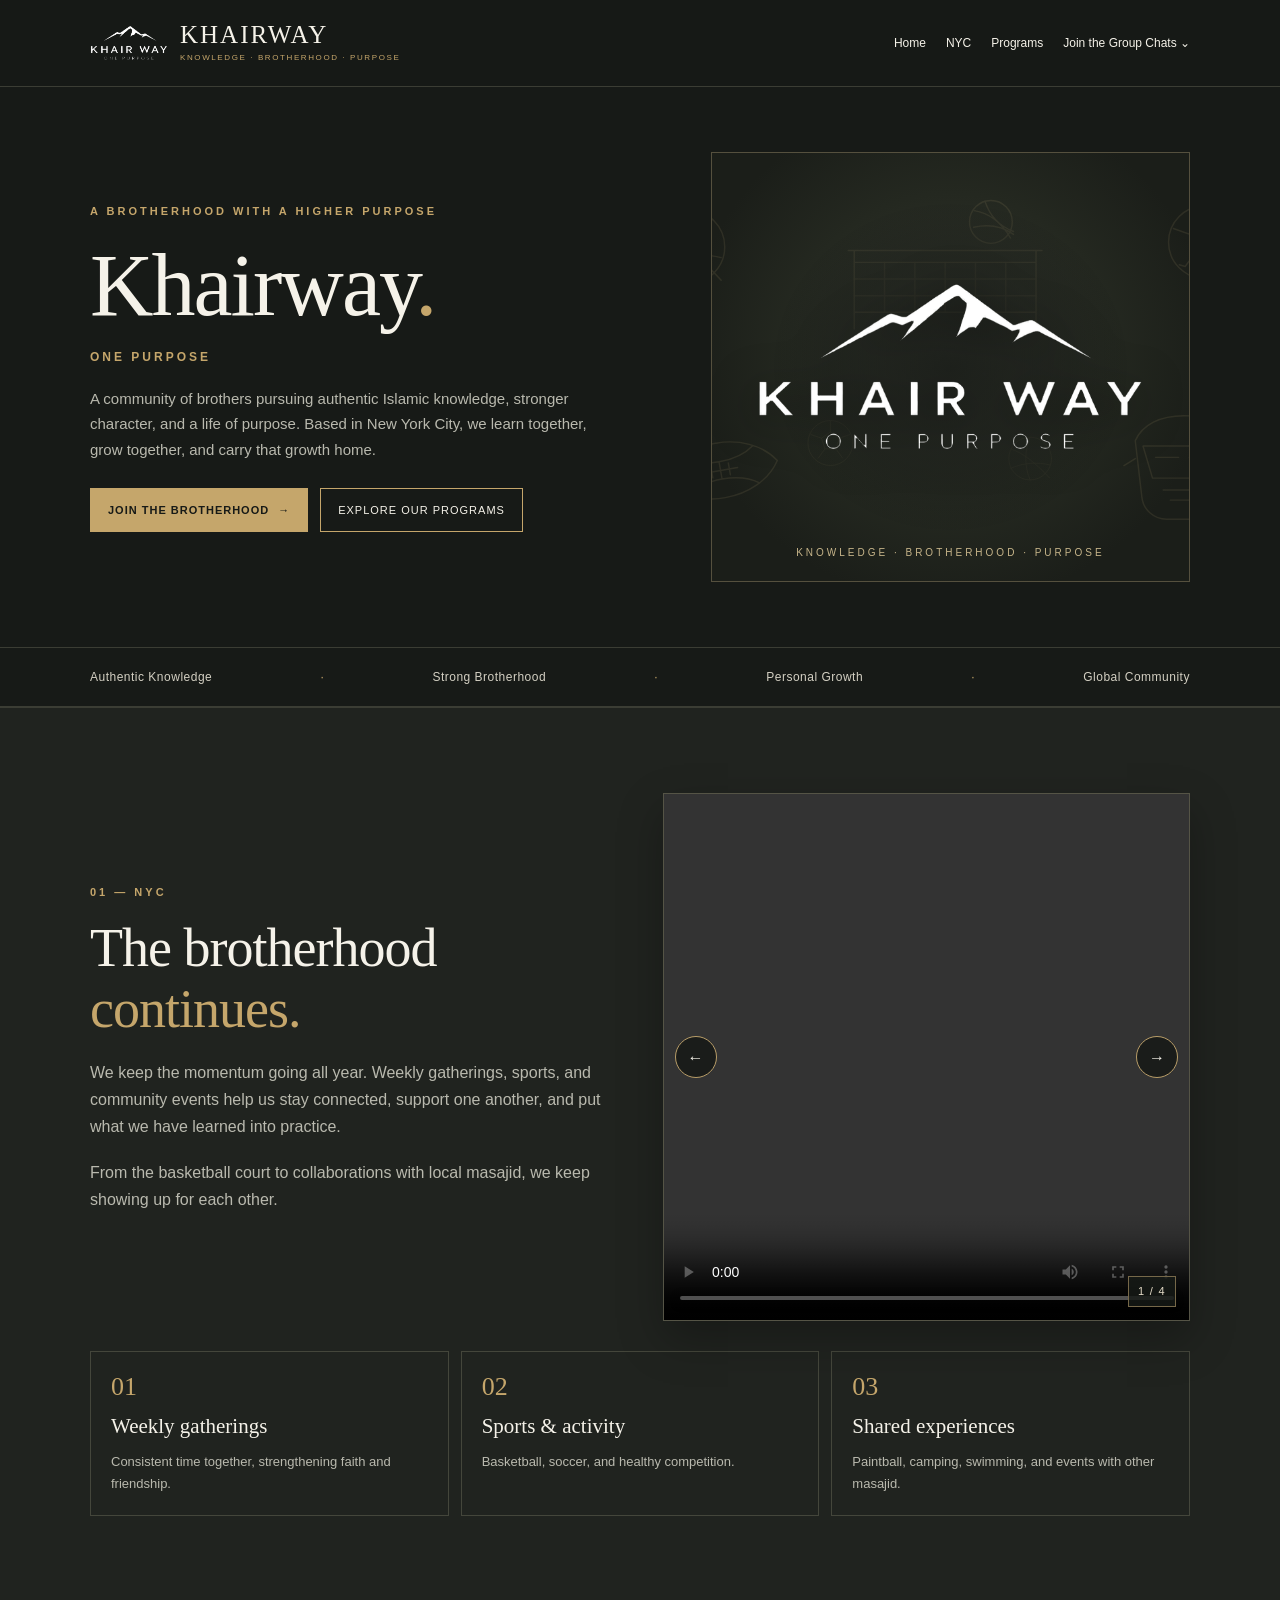
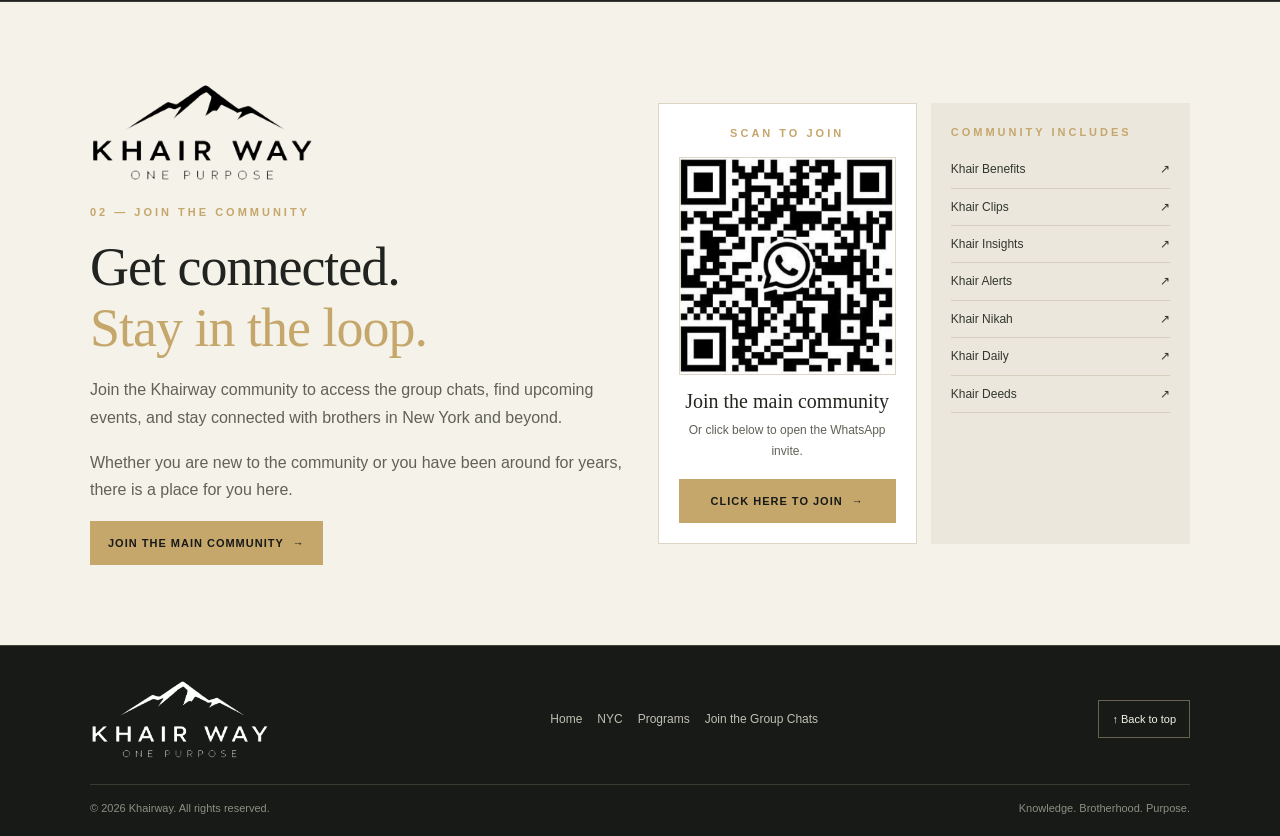
==== commit f179511b: "Remove Medina section, center the site on NYC, and switch to the One Purpose logos and tagline" ====
--- a/index.html
+++ b/index.html
@@ -18,9 +18,7 @@
   <header class="site-header">
     <div class="container nav-wrap">
       <a class="brand brand-header" href="#main" aria-label="Khairway home">
-        <svg class="brand-logo khairway-light-gold" viewBox="0 0 400 200" aria-hidden="true">
-          <use href="images/KhairWay.svg#layer1"></use>
-        </svg>
+        <img class="brand-logo" src="images/khairway-logo-white.png" alt="" aria-hidden="true">
         <span class="brand-copy"><strong>KHAIRWAY</strong><small>KNOWLEDGE · BROTHERHOOD · PURPOSE</small></span>
       </a>
       <button class="menu-toggle" type="button" aria-expanded="false" aria-controls="primary-nav">Menu <span aria-hidden="true">☰</span></button>
@@ -58,9 +56,7 @@
         </div>
       </div>
       <div class="hero-art" aria-label="Khairway One Purpose logo">
-        <svg class="hero-logo khairway-light-gold" viewBox="0 0 400 200" role="img" aria-label="Khairway — One Purpose">
-          <use href="images/KhairWay.svg#layer1"></use>
-        </svg>
+        <img class="hero-logo" src="images/khairway-logo-white.png" alt="Khairway - One Purpose">
         <span class="hero-art-caption">KNOWLEDGE · BROTHERHOOD · PURPOSE</span>
       </div>
     </section>
@@ -111,9 +107,7 @@
     <section class="community-section" id="join" aria-labelledby="join-title">
       <div class="container join-layout">
         <div>
-          <svg class="community-logo khairway-dark-gold" viewBox="0 0 400 200" role="img" aria-label="Khairway — One Purpose">
-            <use href="images/KhairWay.svg#layer1"></use>
-          </svg>
+          <img class="community-logo" src="images/khairway-logo-black.png" alt="Khairway - One Purpose">
           <p class="eyebrow">02 — Join the community</p>
           <h2 id="join-title">Get connected.<br><span class="gold">Stay in the loop.</span></h2>
           <p>Join the Khairway community to access the group chats, find upcoming events, and stay connected with brothers in New York and beyond.</p>
@@ -148,9 +142,7 @@
   <footer class="site-footer">
     <div class="container footer-top">
       <a class="brand brand-footer" href="#main" aria-label="Khairway home">
-        <svg class="footer-logo khairway-light-gold" viewBox="0 0 400 200" role="img" aria-label="Khairway — One Purpose">
-          <use href="images/KhairWay.svg#layer1"></use>
-        </svg>
+        <img class="footer-logo" src="images/khairway-logo-white.png" alt="Khairway - One Purpose">
       </a>
       <nav class="footer-nav" aria-label="Footer navigation">
         <a href="#main">Home</a><a href="#nyc">NYC</a>
--- a/styles.css
+++ b/styles.css
@@ -171,12 +171,6 @@
 .brand-footer { min-width: 170px; }
 .footer-logo { display: block; width: 180px; height: 86px; object-fit: contain; object-position: left center; }
 
-/* 2026-15 Khairway content refresh (by RZI3D) */
-.khairway-light      { color: #FFFFFF; background-color: transparent; }
-.khairway-light-gold { color: #EDDFC1; background-color: transparent; }
-.khairway-dark       { color: #000000; background-color: transparent; }
-.khairway-dark-gold  { color: #3B2E1A; background-color: transparent; }
-
 @media (max-width: 900px) {
   .brand-copy small { display: none; }
   .brand-logo { width: 52px; }
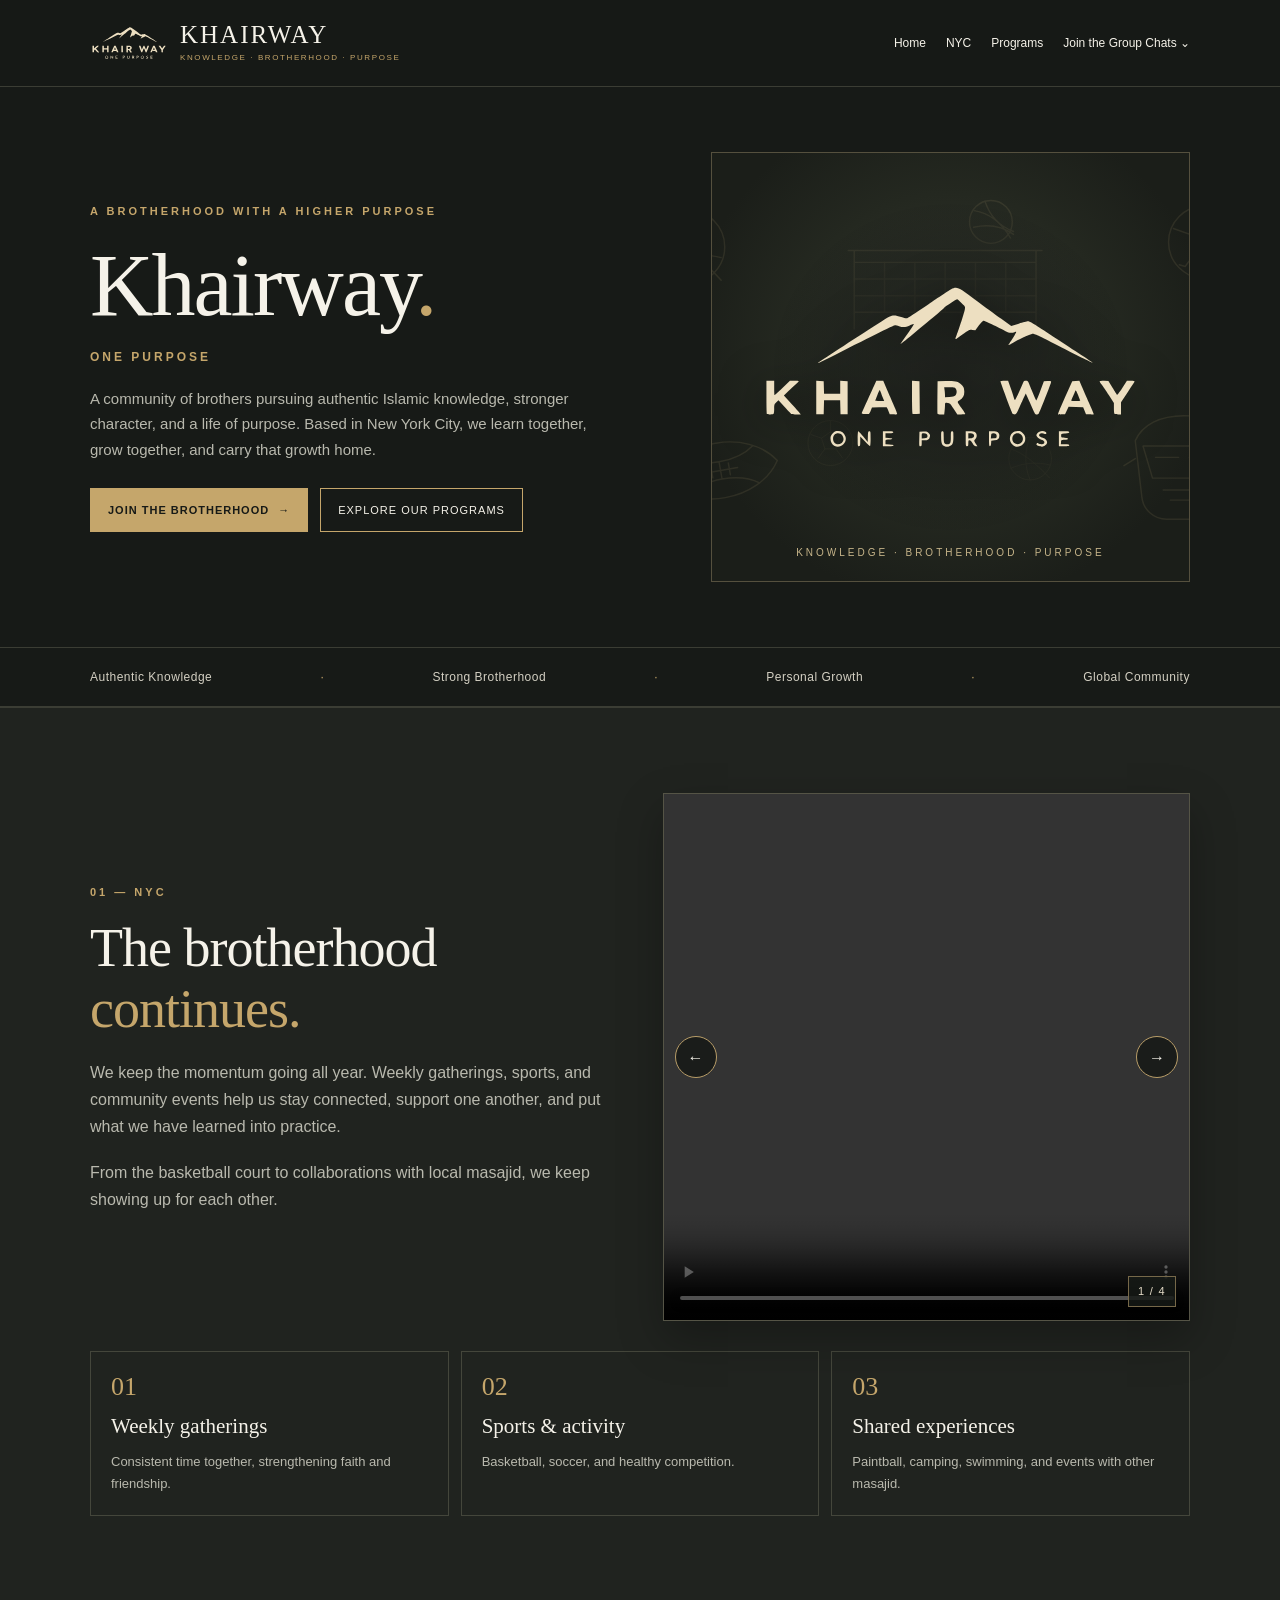
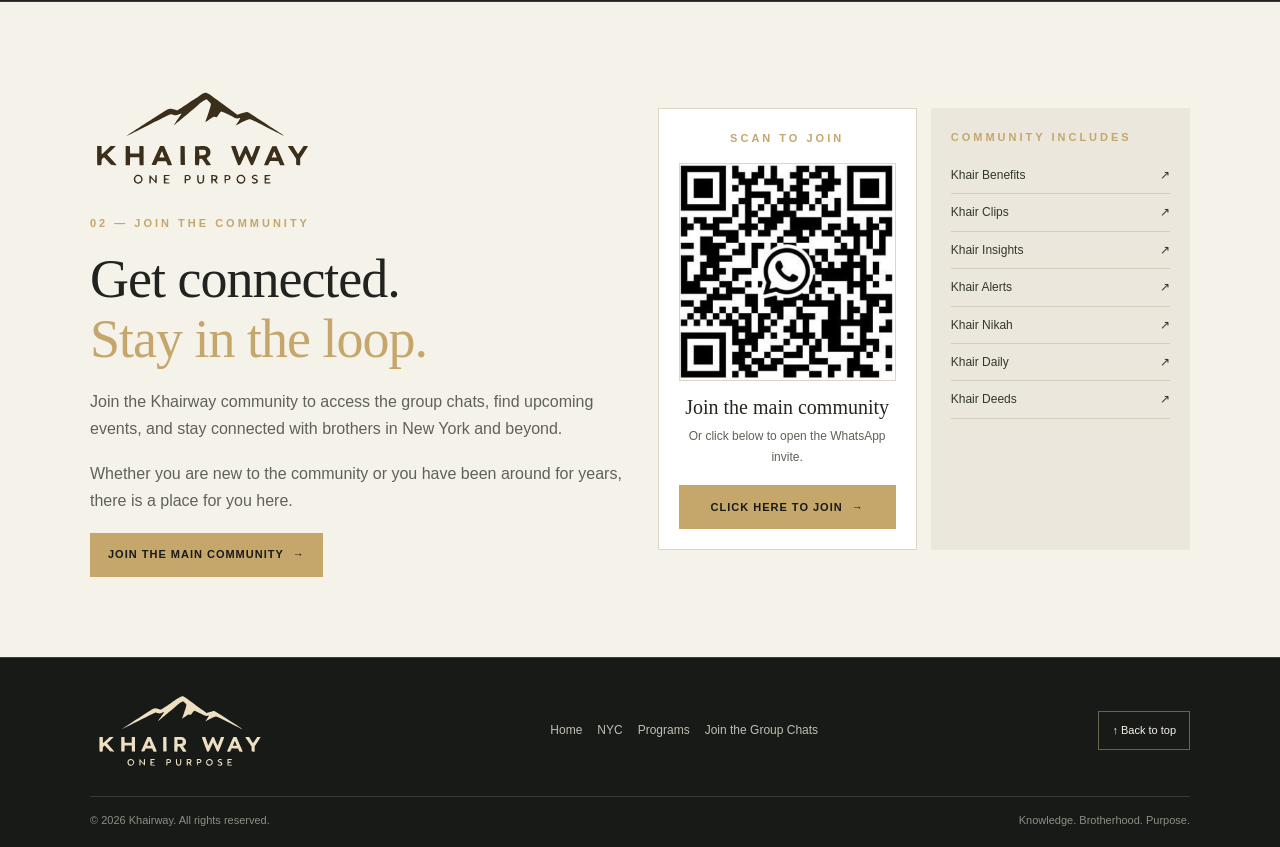
==== commit f070fc83: "feat: Update site logos and switch to SVGs" ====
--- a/index.html
+++ b/index.html
@@ -18,7 +18,9 @@
   <header class="site-header">
     <div class="container nav-wrap">
       <a class="brand brand-header" href="#main" aria-label="Khairway home">
-        <img class="brand-logo" src="images/khairway-logo-white.png" alt="" aria-hidden="true">
+        <svg class="brand-logo khairway-light-gold" viewBox="0 0 400 200" aria-hidden="true">
+          <use href="images/KhairWay.svg#layer1"></use>
+        </svg>
         <span class="brand-copy"><strong>KHAIRWAY</strong><small>KNOWLEDGE · BROTHERHOOD · PURPOSE</small></span>
       </a>
       <button class="menu-toggle" type="button" aria-expanded="false" aria-controls="primary-nav">Menu <span aria-hidden="true">☰</span></button>
@@ -56,7 +58,9 @@
         </div>
       </div>
       <div class="hero-art" aria-label="Khairway One Purpose logo">
-        <img class="hero-logo" src="images/khairway-logo-white.png" alt="Khairway - One Purpose">
+        <svg class="hero-logo khairway-light-gold" viewBox="0 0 400 200" role="img" aria-label="Khairway — One Purpose">
+          <use href="images/KhairWay.svg#layer1"></use>
+        </svg>
         <span class="hero-art-caption">KNOWLEDGE · BROTHERHOOD · PURPOSE</span>
       </div>
     </section>
@@ -107,7 +111,9 @@
     <section class="community-section" id="join" aria-labelledby="join-title">
       <div class="container join-layout">
         <div>
-          <img class="community-logo" src="images/khairway-logo-black.png" alt="Khairway - One Purpose">
+          <svg class="community-logo khairway-dark-gold" viewBox="0 0 400 200" role="img" aria-label="Khairway — One Purpose">
+            <use href="images/KhairWay.svg#layer1"></use>
+          </svg>
           <p class="eyebrow">02 — Join the community</p>
           <h2 id="join-title">Get connected.<br><span class="gold">Stay in the loop.</span></h2>
           <p>Join the Khairway community to access the group chats, find upcoming events, and stay connected with brothers in New York and beyond.</p>
@@ -142,7 +148,9 @@
   <footer class="site-footer">
     <div class="container footer-top">
       <a class="brand brand-footer" href="#main" aria-label="Khairway home">
-        <img class="footer-logo" src="images/khairway-logo-white.png" alt="Khairway - One Purpose">
+        <svg class="footer-logo khairway-light-gold" viewBox="0 0 400 200" role="img" aria-label="Khairway — One Purpose">
+          <use href="images/KhairWay.svg#layer1"></use>
+        </svg>
       </a>
       <nav class="footer-nav" aria-label="Footer navigation">
         <a href="#main">Home</a><a href="#nyc">NYC</a>
--- a/styles.css
+++ b/styles.css
@@ -171,6 +171,12 @@
 .brand-footer { min-width: 170px; }
 .footer-logo { display: block; width: 180px; height: 86px; object-fit: contain; object-position: left center; }
 
+/* 2026-15 Khairway content refresh (by RZI3D) */
+.khairway-light      { color: #FFFFFF; background-color: transparent; }
+.khairway-light-gold { color: #EDDFC1; background-color: transparent; }
+.khairway-dark       { color: #000000; background-color: transparent; }
+.khairway-dark-gold  { color: #3B2E1A; background-color: transparent; }
+
 @media (max-width: 900px) {
   .brand-copy small { display: none; }
   .brand-logo { width: 52px; }
